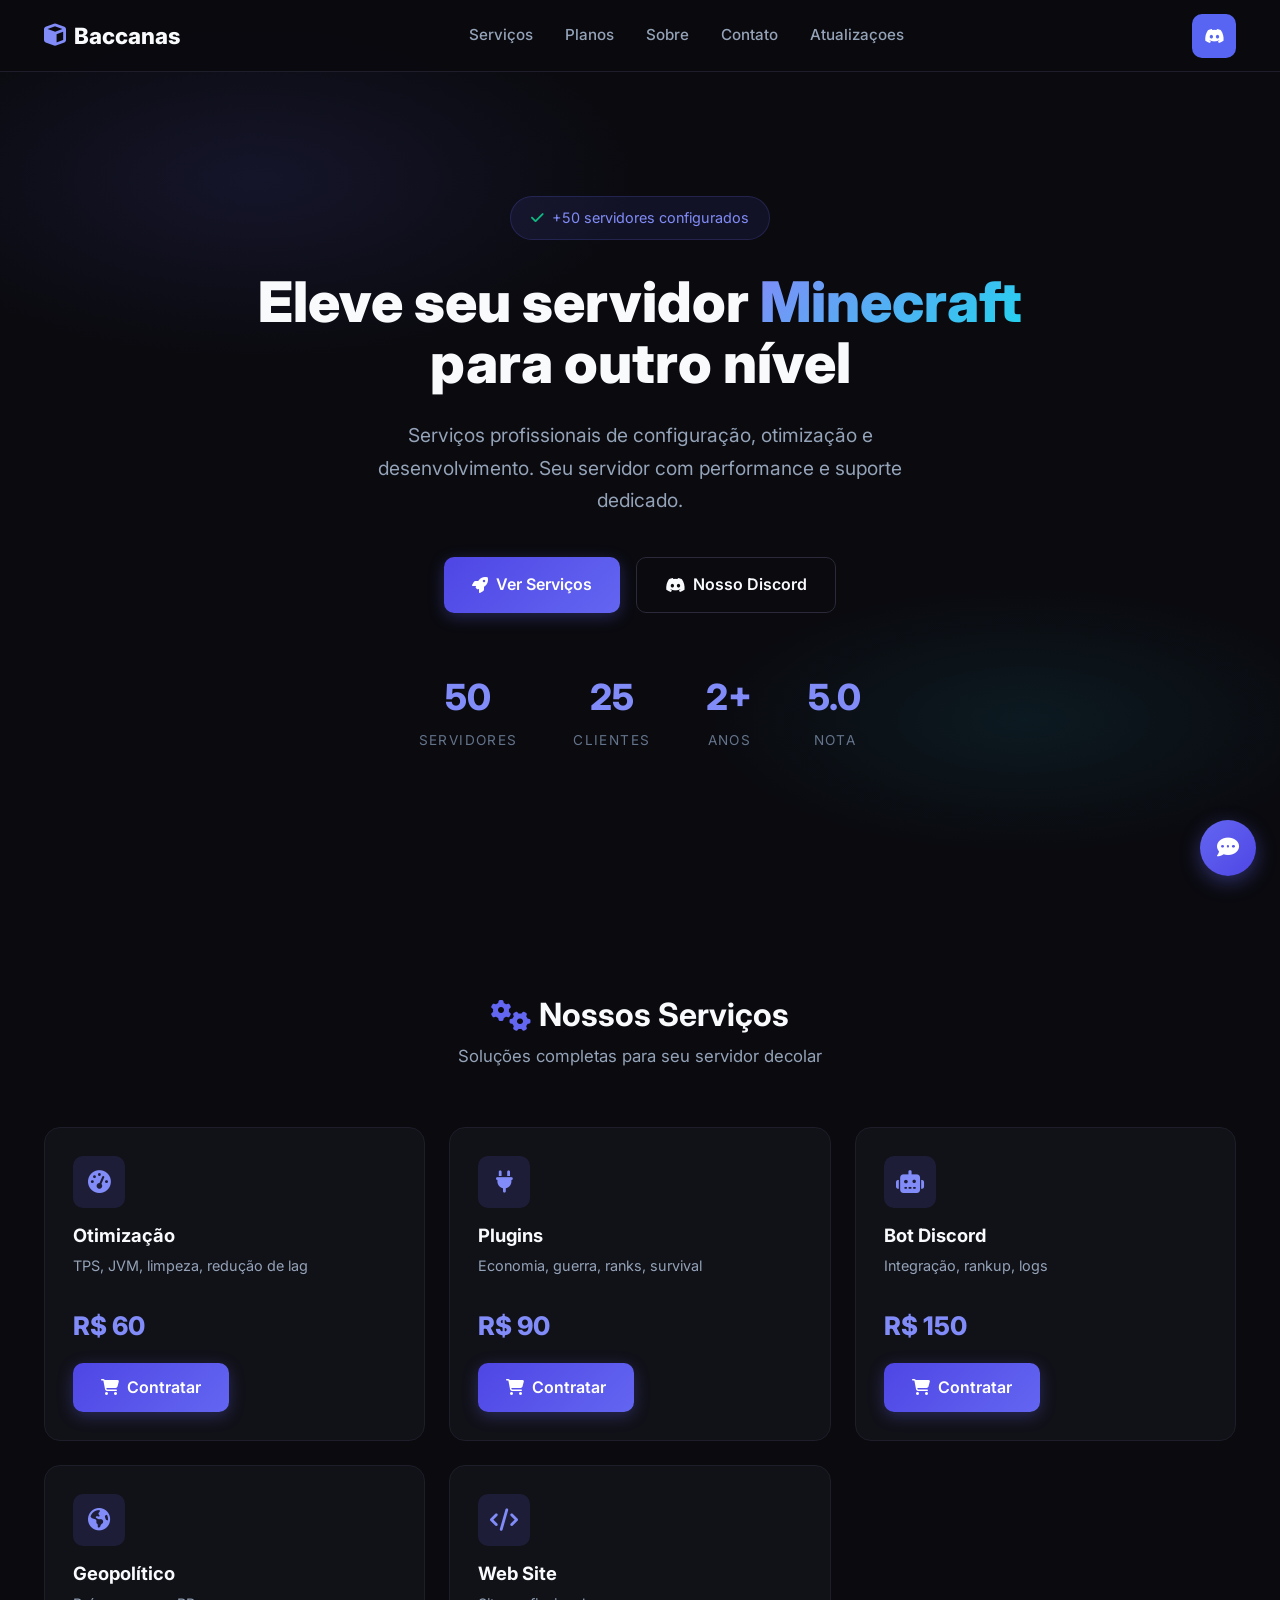
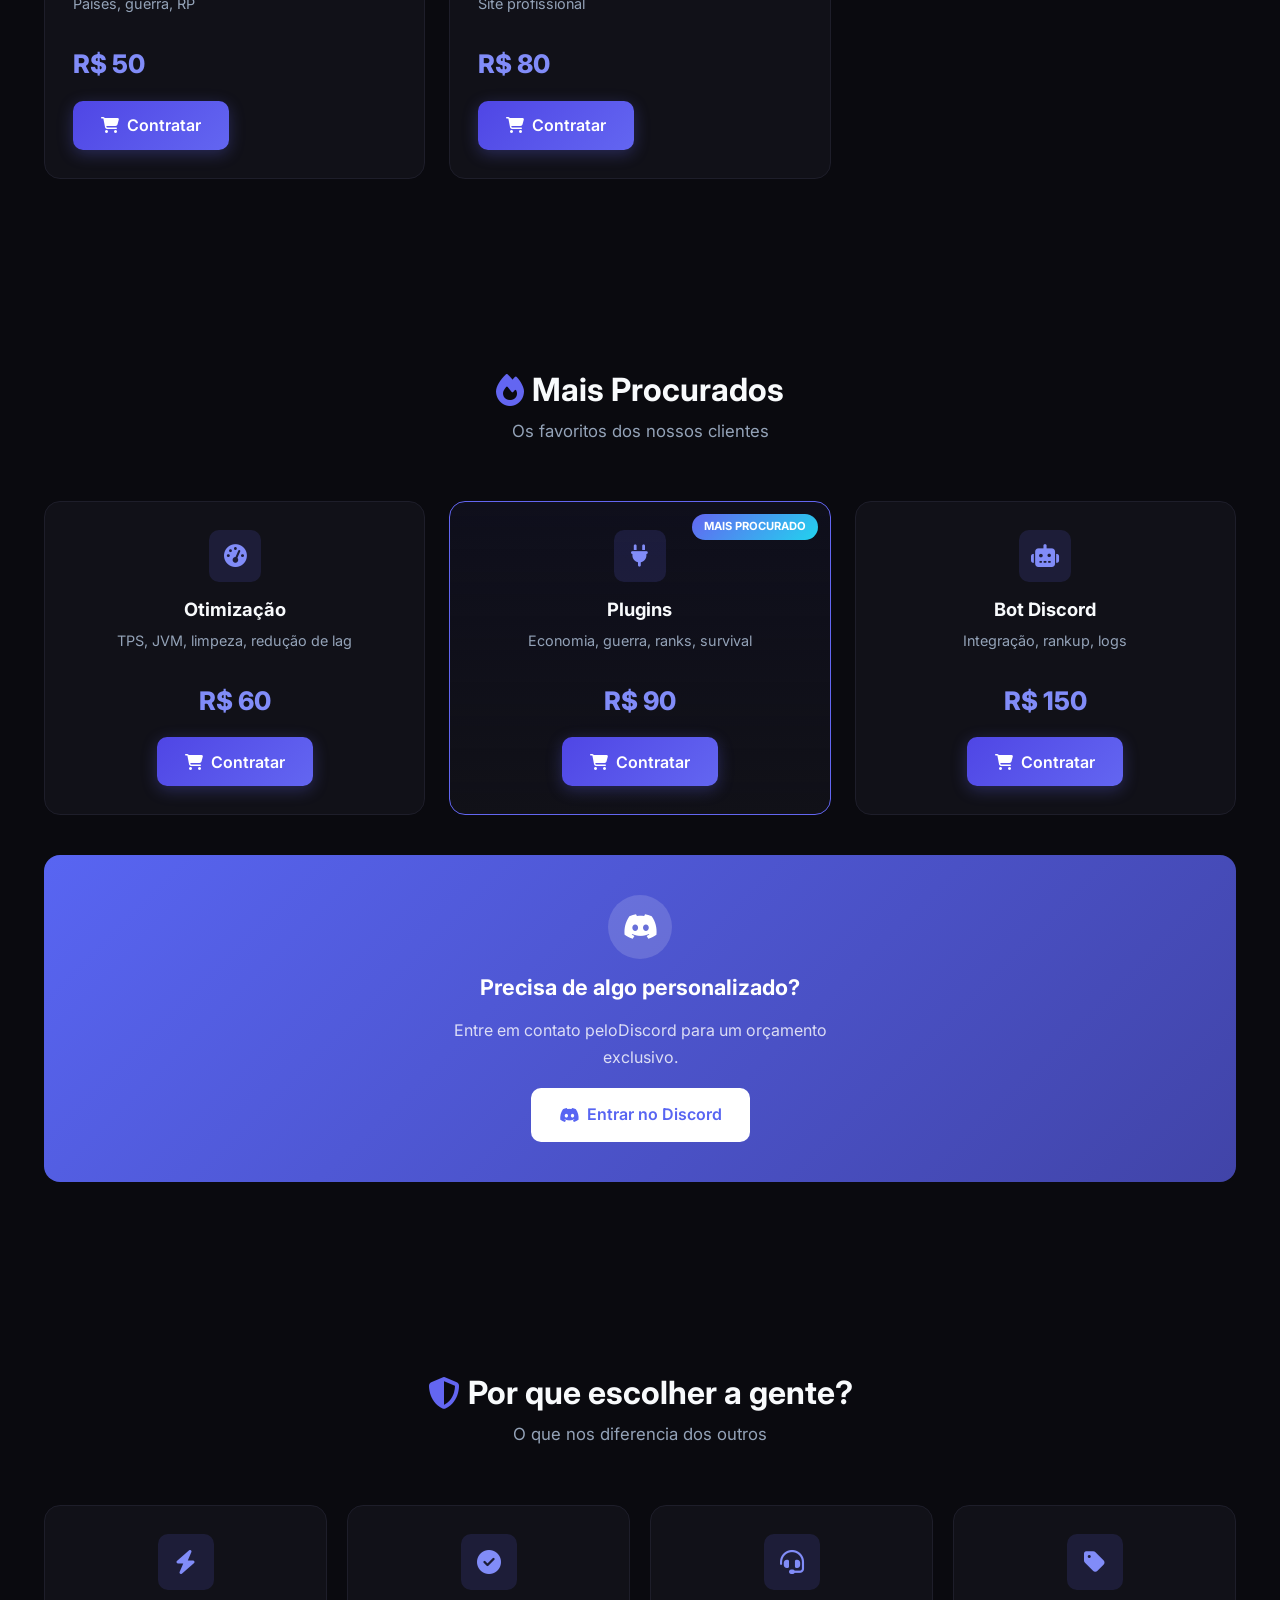
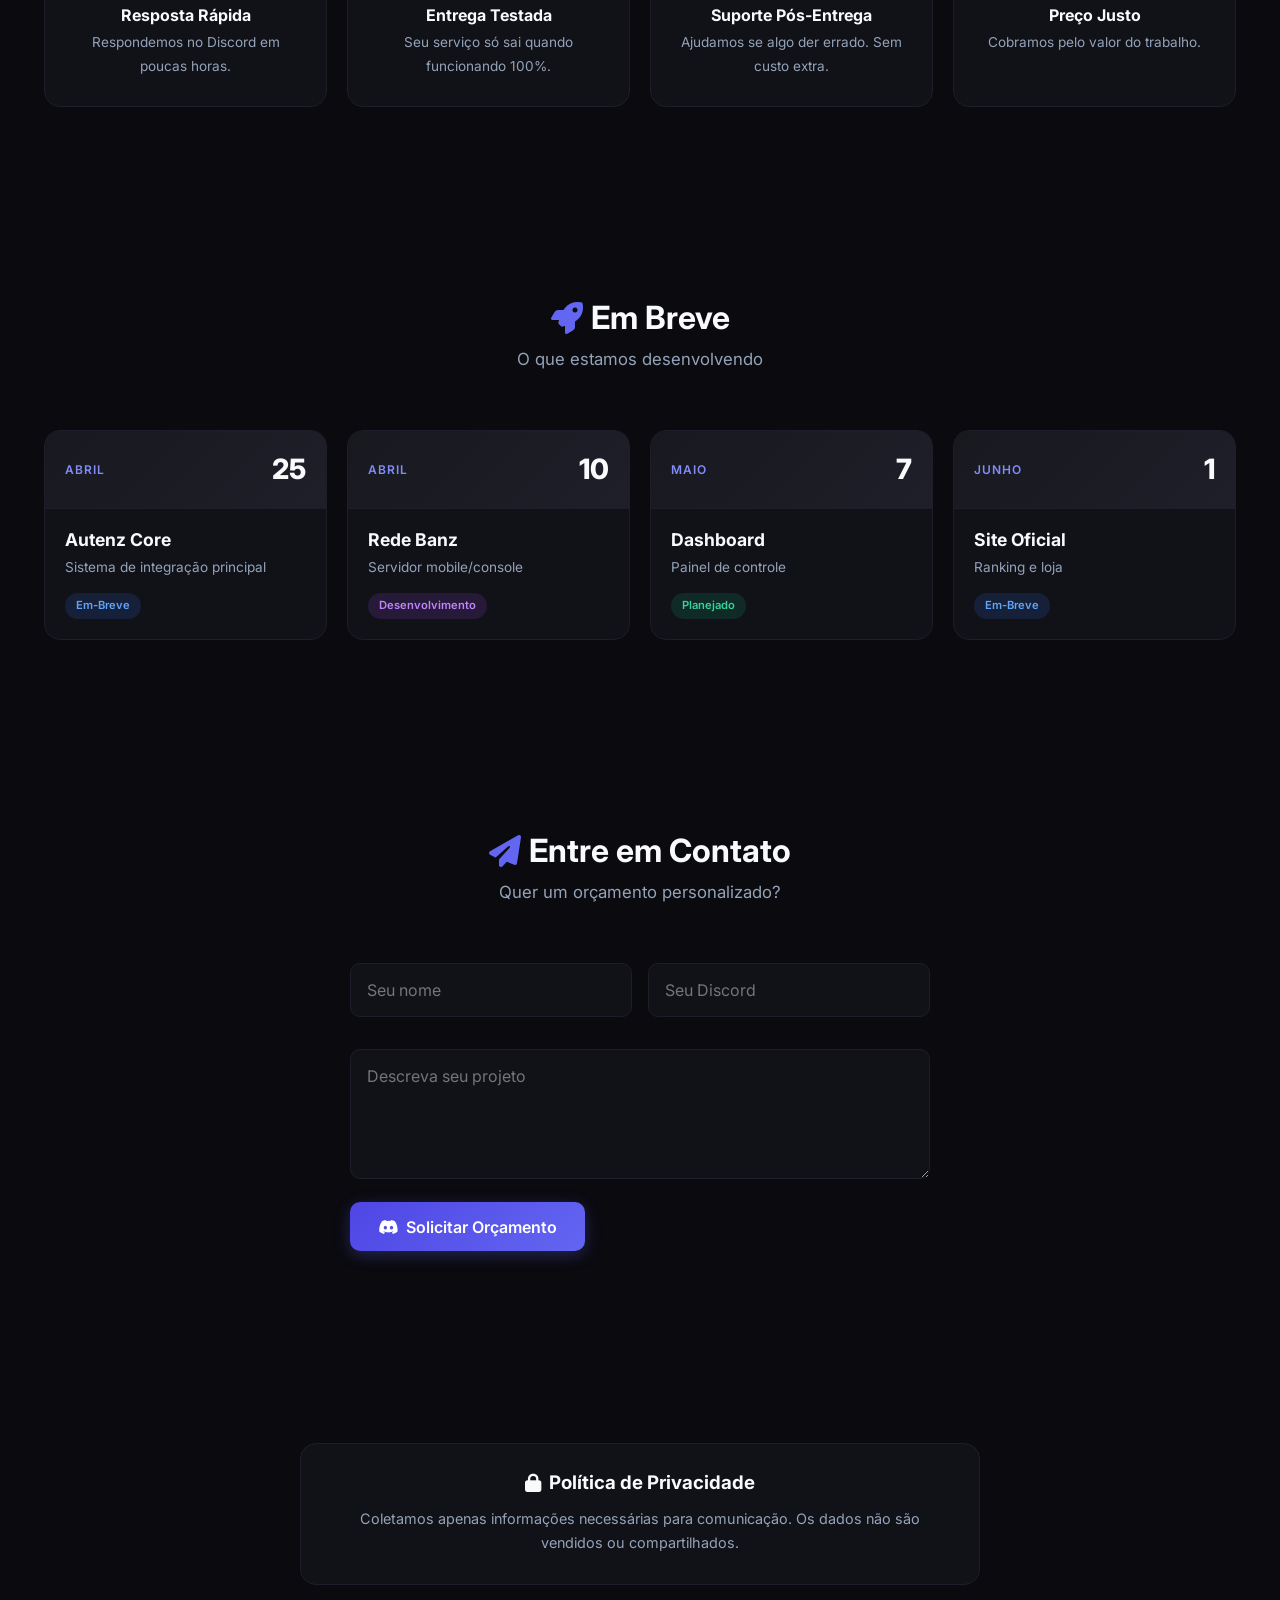
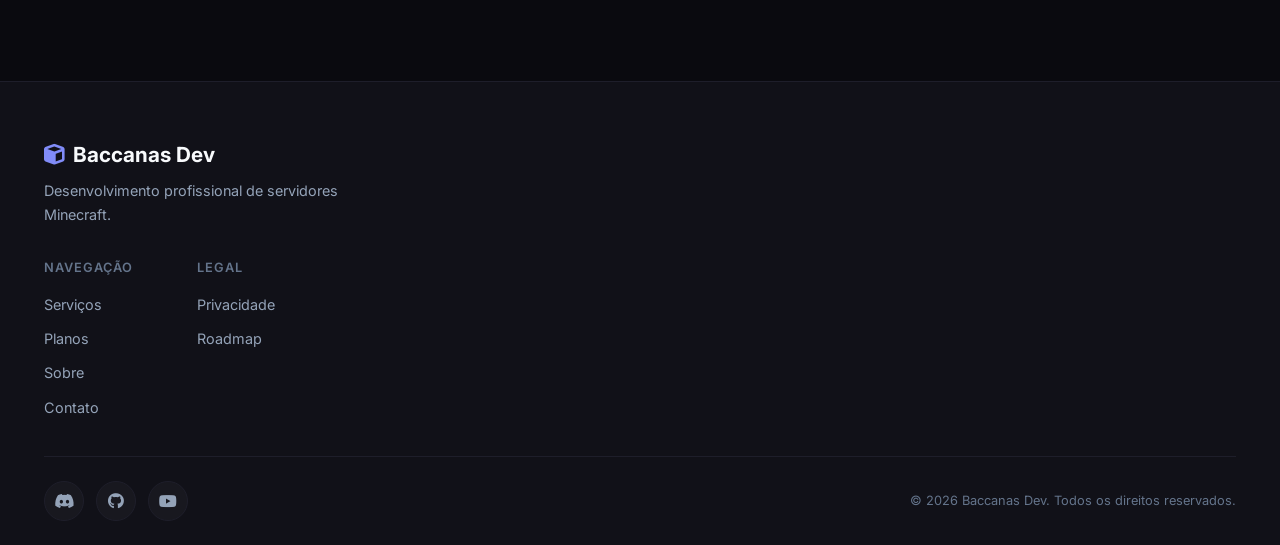
==== index.html @ 961af3fe "Site completo com config centralizado" ====
<!DOCTYPE html>
<html lang="pt-BR">
<head>
  <meta charset="UTF-8">
  <meta name="viewport" content="width=device-width, initial-scale=1.0">
  <title>Baccanas Dev | Desenvolvimento Profissional Minecraft</title>
  <meta name="description" content="Configuração, otimização e desenvolvimento profissional para servidores Minecraft.">
  <link rel="icon" type="image/svg+xml" href="assets/favicon.png">
  <link rel="stylesheet" href="style.css">
  <link href="https://fonts.googleapis.com/css2?family=Inter:wght@400;500;600;700;800;850&display=swap" rel="stylesheet">
  <link rel="stylesheet" href="https://cdnjs.cloudflare.com/ajax/libs/font-awesome/6.5.1/css/all.min.css">
</head>
<body>
  <!-- HEADER -->
  <header>
    <div class="container header-container">
      <a href="#" class="logo">
        <i class="fas fa-cube"></i>
        <span>Baccanas</span>
      </a>
      
      <nav class="nav-menu">
        <a href="#servicos">Serviços</a>
        <a href="#planos">Planos</a>
        <a href="#sobre">Sobre</a>
        <a href="#contato">Contato</a>
        <a href="#roadmap">Atualizaçoes</a>
      </nav>
      
      <div class="header-actions">
        <a href="https://discord.gg/x3sUtFxTdd" class="btn-icon discord" target="_blank" title="Discord">
          <i class="fab fa-discord"></i>
        </a>
        <button class="menu-toggle" id="menuToggle">
          <i class="fas fa-bars"></i>
        </button>
      </div>
    </div>
  </header>

  <!-- HERO -->
  <section class="hero">
    <div class="hero-bg"></div>
    <div class="hero-container">
      <div class="hero-badge">
        <span><i class="fas fa-check"></i></span>
        <span>+50 servidores configurados</span>
      </div>
      <h1>Eleve seu servidor <span class="highlight">Minecraft</span> para outro nível</h1>
      <p>Serviços profissionais de configuração, otimização e desenvolvimento. Seu servidor com performance e suporte dedicado.</p>
      <div class="hero-btns">
        <a href="#servicos" class="btn btn-primary">
          <i class="fas fa-rocket"></i> Ver Serviços
        </a>
        <a href="https://discord.gg/x3sUtFxTdd" class="btn btn-outline" target="_blank">
          <i class="fab fa-discord"></i> Nosso Discord
        </a>
      </div>
      <div class="hero-stats">
        <div class="stat">
          <span class="stat-num" id="statServers">0</span>
          <span class="stat-label">Servidores</span>
        </div>
        <div class="stat">
          <span class="stat-num" id="statClients">0</span>
          <span class="stat-label">Clientes</span>
        </div>
        <div class="stat">
          <span class="stat-num">2+</span>
          <span class="stat-label">Anos</span>
        </div>
        <div class="stat">
          <span class="stat-num">5.0</span>
          <span class="stat-label">Nota</span>
        </div>
      </div>
    </div>
  </section>

  <!-- SERVIÇOS -->
  <section id="servicos">
    <div class="container">
      <div class="section-title">
        <h2><i class="fas fa-cogs"></i> Nossos Serviços</h2>
        <p>Soluções completas para seu servidor decolar</p>
      </div>
      <div class="services-grid" id="servicesGrid"></div>
    </div>
  </section>

  <!-- PLANOS -->
  <section id="planos">
    <div class="container">
      <div class="section-title">
        <h2><i class="fas fa-fire"></i> Mais Procurados</h2>
        <p>Os favoritos dos nossos clientes</p>
      </div>
      <div class="plans-grid" id="plansGrid"></div>
      <div class="discord-box">
        <div class="discord-box-icon">
          <i class="fab fa-discord"></i>
        </div>
        <h3>Precisa de algo personalizado?</h3>
        <p>Entre em contato peloDiscord para um orçamento exclusivo.</p>
        <a href="https://discord.gg/x3sUtFxTdd" class="btn-discord-full" target="_blank">
          <i class="fab fa-discord"></i> Entrar no Discord
        </a>
      </div>
    </div>
  </section>

  <!-- SOBRE -->
  <section id="sobre">
    <div class="container">
      <div class="section-title">
        <h2><i class="fas fa-shield-alt"></i> Por que escolher a gente?</h2>
        <p>O que nos diferencia dos outros</p>
      </div>
      <div class="features-grid">
        <div class="feature-card" data-delay="0">
          <div class="feature-icon"><i class="fas fa-bolt"></i></div>
          <h3>Resposta Rápida</h3>
          <p>Respondemos no Discord em poucas horas.</p>
        </div>
        <div class="feature-card" data-delay="1">
          <div class="feature-icon"><i class="fas fa-check-circle"></i></div>
          <h3>Entrega Testada</h3>
          <p>Seu serviço só sai quando funcionando 100%.</p>
        </div>
        <div class="feature-card" data-delay="2">
          <div class="feature-icon"><i class="fas fa-headset"></i></div>
          <h3>Suporte Pós-Entrega</h3>
          <p>Ajudamos se algo der errado. Sem custo extra.</p>
        </div>
        <div class="feature-card" data-delay="3">
          <div class="feature-icon"><i class="fas fa-tag"></i></div>
          <h3>Preço Justo</h3>
          <p>Cobramos pelo valor do trabalho.</p>
        </div>
      </div>
    </div>
  </section>

  <!-- ROADMAP -->
  <section id="roadmap">
    <div class="container">
      <div class="section-title">
        <h2><i class="fas fa-rocket"></i> Em Breve</h2>
        <p>O que estamos desenvolvendo</p>
      </div>
      <div class="roadmap-timeline" id="roadmapContainer"></div>
    </div>
  </section>

  <!-- CONTATO -->
  <section id="contato">
    <div class="container">
      <div class="section-title">
        <h2><i class="fas fa-paper-plane"></i> Entre em Contato</h2>
        <p>Quer um orçamento personalizado?</p>
      </div>
      <form class="contact-form" id="contactForm">
        <div class="form-row">
          <div class="form-group">
            <input type="text" id="name" placeholder="Seu nome" required>
          </div>
          <div class="form-group">
            <input type="text" id="discordId" placeholder="Seu Discord" required>
          </div>
        </div>
        <div class="form-group">
          <textarea id="message" placeholder="Descreva seu projeto" required></textarea>
        </div>
        <button type="submit" class="btn btn-primary">
          <i class="fab fa-discord"></i> Solicitar Orçamento
        </button>
      </form>
    </div>
  </section>

  <!-- PRIVACIDADE -->
  <section id="privacidade">
    <div class="container">
      <div class="privacy-box">
        <h3><i class="fas fa-lock"></i> Política de Privacidade</h3>
        <p>Coletamos apenas informações necessárias para comunicação. Os dados não são vendidos ou compartilhados.</p>
      </div>
    </div>
  </section>

  <!-- FOOTER -->
  <footer>
    <div class="container footer-container">
      <div class="footer-brand">
        <div class="footer-logo">
          <i class="fas fa-cube"></i>
          <span>Baccanas Dev</span>
        </div>
        <p>Desenvolvimento profissional de servidores Minecraft.</p>
      </div>
      <div class="footer-links">
        <div class="footer-col">
          <h4>Navegação</h4>
          <a href="#servicos">Serviços</a>
          <a href="#planos">Planos</a>
          <a href="#sobre">Sobre</a>
          <a href="#contato">Contato</a>
        </div>
        <div class="footer-col">
          <h4>Legal</h4>
          <a href="#privacidade">Privacidade</a>
          <a href="#roadmap">Roadmap</a>
        </div>
      </div>
      <div class="footer-bottom">
        <div class="footer-social">
          <a href="https://discord.gg/x3sUtFxTdd" target="_blank"><i class="fab fa-discord"></i></a>
          <a href="https://github.com/baccanadev" target="_blank"><i class="fab fa-github"></i></a>
          <a href="https://youtube.com/@baccanasdev" target="_blank"><i class="fab fa-youtube"></i></a>
        </div>
        <p class="footer-copy">© 2026 Baccanas Dev. Todos os direitos reservados.</p>
      </div>
    </div>
  </footer>

  <!-- WIDGET -->
  <div class="floating-widget">
    <button class="widget-btn" id="widgetToggle">
      <i class="fas fa-comment-dots"></i>
    </button>
    <div class="widget-panel" id="widgetPanel">
      <div class="widget-header">
        <span><i class="fas fa-circle"></i> Online</span>
        <button class="widget-close"><i class="fas fa-times"></i></button>
      </div>
      <div class="widget-messages">
        <div class="widget-msg">
          <i class="fab fa-discord"></i>
          <p>Olá! Como posso ajudar?</p>
        </div>
      </div>
      <div class="widget-quick">
        <button onclick="quickReply('orcamento')">💰 Orçamento</button>
        <button onclick="quickReply('duvida')">❓ Dúvida</button>
        <button onclick="quickReply('urgente')">🔥 Urgente</button>
      </div>
    </div>
  </div>

  <script src="config.js"></script>
  <script src="script.js"></script>
</body>
</html>
---- style.css ----
/* BACCANAS DEV */

:root {
  --primary: #6366f1;
  --primary-dark: #4f46e5;
  --primary-light: #818cf8;
  --accent-cyan: #22d3ee;
  --accent-emerald: #10b981;
  --bg: #0a0a0f;
  --surface: #111118;
  --surface-light: #18181f;
  --surface-elevated: #1f1f2a;
  --border-subtle: #1e1e2a;
  --border: #2a2a3a;
  --text: #f8fafc;
  --text-secondary: #94a3b8;
  --text-muted: #64748b;
  --success: #10b981;
  --error: #ef4444;
  --radius: 16px;
  --radius-sm: 10px;
  --shadow-glow: 0 0 40px rgba(99, 102, 241, 0.15);
  --shadow-card: 0 4px 24px rgba(0, 0, 0, 0.4);
  --transition: all 0.25s cubic-bezier(0.4, 0, 0.2, 1);
  --transition-bounce: all 0.4s cubic-bezier(0.34, 1.56, 0.64, 1);
}

*, *::before, *::after { margin: 0; padding: 0; box-sizing: border-box; }
html { scroll-behavior: smooth; scroll-padding-top: 80px; }

body {
  font-family: 'Inter', -apple-system, BlinkMacSystemFont, sans-serif;
  background: var(--bg);
  color: var(--text);
  line-height: 1.6;
  font-size: 16px;
  -webkit-font-smoothing: antialiased;
}

a { color: inherit; text-decoration: none; transition: var(--transition); }
button { font-family: inherit; cursor: pointer; border: none; background: none; }
input, textarea { font-family: inherit; background: none; border: none; outline: none; }

.container { width: 100%; max-width: 1240px; margin: 0 auto; padding: 0 1.5rem; }
h1, h2, h3, h4 { font-weight: 700; line-height: 1.2; }
h1 { font-size: 3rem; }
h2 { font-size: 2rem; }
p { color: var(--text-secondary); line-height: 1.7; }

/* HEADER */
header {
  position: fixed;
  top: 0;
  left: 0;
  right: 0;
  height: 72px;
  background: rgba(10, 10, 15, 0.85);
  backdrop-filter: blur(20px);
  border-bottom: 1px solid var(--border-subtle);
  z-index: 1000;
  transition: var(--transition);
}

header.scrolled { height: 64px; background: rgba(10, 10, 15, 0.95); box-shadow: 0 4px 20px rgba(0,0,0,0.3); }

.header-container { display: flex; align-items: center; justify-content: space-between; height: 100%; }

.logo { display: flex; align-items: center; gap: 0.5rem; font-size: 1.4rem; font-weight: 800; }
.logo i { color: var(--primary-light); }

.nav-menu { display: flex; align-items: center; gap: 2rem; }
.nav-menu a { color: var(--text-secondary); font-size: 0.95rem; font-weight: 500; position: relative; }
.nav-menu a::after {
  content: ''; position: absolute; bottom: -4px; left: 0; width: 0; height: 2px;
  background: var(--primary); transition: var(--transition-bounce);
}
.nav-menu a:hover { color: var(--text); }
.nav-menu a:hover::after { width: 100%; }

.header-actions { display: flex; align-items: center; gap: 1rem; }

.btn-icon {
  width: 44px; height: 44px; display: flex; align-items: center; justify-content: center;
  border-radius: var(--radius-sm); transition: var(--transition-bounce);
}
.btn-icon.discord { background: #5865f2; color: white; }
.btn-icon.discord:hover { background: #4752c4; transform: translateY(-3px); }

.menu-toggle { display: none; }

/* BOTÕES */
.btn {
  display: inline-flex; align-items: center; justify-content: center; gap: 0.5rem;
  padding: 0.9rem 1.75rem; border-radius: var(--radius-sm); font-weight: 600;
  font-size: 1rem; transition: var(--transition-bounce);
}

.btn-primary { background: linear-gradient(135deg, var(--primary-dark), var(--primary)); color: white; box-shadow: 0 4px 16px rgba(99, 102, 241, 0.3); }
.btn-primary:hover { transform: translateY(-2px); box-shadow: 0 6px 20px rgba(99, 102, 241, 0.4); }

.btn-outline { background: transparent; color: var(--text); border: 1px solid var(--border); }
.btn-outline:hover { border-color: var(--primary-light); color: var(--primary-light); }

/* HERO */
.hero {
  min-height: 100vh; display: flex; align-items: center; justify-content: center;
  padding: 8rem 0 5rem; position: relative; overflow: hidden;
}

.hero-bg {
  position: absolute; inset: 0;
  background: 
    radial-gradient(ellipse 60% 40% at 20% 20%, rgba(99, 102, 241, 0.12) 0%, transparent 50%),
    radial-gradient(ellipse 50% 30% at 80% 80%, rgba(34, 211, 238, 0.08) 0%, transparent 50%);
  animation: heroGlow 8s ease-in-out infinite;
}
@keyframes heroGlow { 0%, 100% { opacity: 1; } 50% { opacity: 0.8; } }

.hero-container { position: relative; z-index: 1; text-align: center; max-width: 800px; }

.hero-badge {
  display: inline-flex; align-items: center; gap: 0.5rem;
  background: rgba(99, 102, 241, 0.1); border: 1px solid rgba(99, 102, 241, 0.2);
  padding: 0.6rem 1.25rem; border-radius: 999px; font-size: 0.9rem;
  color: var(--primary-light); margin-bottom: 2rem;
}
.hero-badge i { color: var(--accent-emerald); }

.hero h1 { font-size: 3.5rem; font-weight: 850; margin-bottom: 1.5rem; line-height: 1.1; }
.hero h1 .highlight {
  background: linear-gradient(135deg, var(--primary-light), var(--accent-cyan));
  -webkit-background-clip: text; -webkit-text-fill-color: transparent;
}

.hero p { font-size: 1.2rem; max-width: 550px; margin: 0 auto 2.5rem; }
.hero-btns { display: flex; gap: 1rem; justify-content: center; flex-wrap: wrap; margin-bottom: 3.5rem; }
.hero-stats { display: flex; gap: 3.5rem; justify-content: center; }

.stat { text-align: center; }
.stat-num { display: block; font-size: 2.25rem; font-weight: 800; color: var(--primary-light); }
.stat-label { font-size: 0.85rem; color: var(--text-muted); text-transform: uppercase; letter-spacing: 0.1em; }

/* SEÇÕES */
section { padding: 6rem 0; }
.section-title { text-align: center; margin-bottom: 3.5rem; }
.section-title h2 { display: flex; align-items: center; justify-content: center; gap: 0.5rem; margin-bottom: 0.5rem; }
.section-title h2 i { color: var(--primary); }
.section-title p { font-size: 1.05rem; }

/* CARDS */
.services-grid, .plans-grid { display: grid; grid-template-columns: repeat(auto-fill, minmax(290px, 1fr)); gap: 1.5rem; }

.service-card, .plan-card {
  background: var(--surface); border: 1px solid var(--border-subtle); border-radius: var(--radius);
  padding: 1.75rem; transition: var(--transition-bounce); opacity: 0; transform: translateY(20px);
}
.service-card.animate-in, .plan-card.animate-in { animation: fadeInUp 0.5s ease forwards; }
@keyframes fadeInUp { to { opacity: 1; transform: translateY(0); } }

.service-card:hover, .plan-card:hover { border-color: var(--primary); transform: translateY(-5px); box-shadow: var(--shadow-glow); }
.service-card::after, .plan-card::after {
  content: ''; position: absolute; top: 0; left: 0; right: 0; height: 2px;
  background: linear-gradient(90deg, var(--primary), var(--accent-cyan));
  transform: scaleX(0); transition: transform 0.3s ease;
}
.service-card:hover::after, .plan-card:hover::after { transform: scaleX(1); }

.service-icon {
  width: 52px; height: 52px; margin-bottom: 1rem;
  background: rgba(99, 102, 241, 0.15); border-radius: var(--radius-sm);
  display: flex; align-items: center; justify-content: center;
  transition: var(--transition-bounce);
}
.service-card:hover .service-icon, .plan-card:hover .service-icon {
  transform: scale(1.1) rotate(5deg);
  background: rgba(99, 102, 241, 0.25);
  box-shadow: 0 0 20px rgba(99, 102, 241, 0.3);
}
.service-icon i { font-size: 1.4rem; color: var(--primary-light); }
.service-card:hover .service-icon i, .plan-card:hover .service-icon i { color: var(--accent-cyan); }

.service-card h3, .plan-card h3 { font-size: 1.15rem; margin-bottom: 0.5rem; }
.service-card p, .plan-card p { font-size: 0.9rem; margin-bottom: 1rem; min-height: 2.5em; }
.service-price, .plan-price { font-size: 1.6rem; font-weight: 800; color: var(--primary-light); margin-bottom: 1rem; display: block; }

.plan-card { text-align: center; }
.plan-card.featured { border-color: var(--primary); background: linear-gradient(180deg, rgba(99, 102, 241, 0.06) 0%, var(--surface) 100%); }
.plan-badge {
  position: absolute; top: 0.75rem; right: 0.75rem;
  background: linear-gradient(135deg, var(--primary), var(--accent-cyan));
  color: white; padding: 0.25rem 0.75rem; border-radius: 999px;
  font-size: 0.7rem; font-weight: 700; text-transform: uppercase;
}

/* DISCORD BOX */
.discord-box {
  background: linear-gradient(135deg, #5865f2 0%, #4144a8 100%);
  border-radius: var(--radius); padding: 2.5rem; text-align: center; margin-top: 2.5rem;
  display: flex; flex-direction: column; align-items: center; gap: 1rem;
}
.discord-box-icon { width: 64px; height: 64px; background: rgba(255,255,255,0.15); border-radius: 50%; display: flex; align-items: center; justify-content: center; font-size: 1.75rem; color: white; }
.discord-box h3 { font-size: 1.35rem; color: white; }
.discord-box p { color: rgba(255,255,255,0.8); max-width: 380px; }

.btn-discord-full {
  display: inline-flex; align-items: center; gap: 0.5rem; padding: 0.9rem 1.75rem;
  border-radius: var(--radius-sm); font-weight: 600; background: white; color: #5865f2;
  transition: var(--transition-bounce);
}
.btn-discord-full:hover { transform: translateY(-2px); }

/* FEATURES */
.features-grid { display: grid; grid-template-columns: repeat(4, 1fr); gap: 1.25rem; }

.feature-card {
  background: var(--surface); border: 1px solid var(--border-subtle); border-radius: var(--radius);
  padding: 1.75rem; text-align: center; transition: var(--transition-bounce);
  opacity: 0; transform: translateY(20px);
}
.feature-card.animate-in { animation: fadeInUp 0.5s ease forwards; }
.feature-card:nth-child(1).animate-in { animation-delay: 0.1s; }
.feature-card:nth-child(2).animate-in { animation-delay: 0.2s; }
.feature-card:nth-child(3).animate-in { animation-delay: 0.3s; }
.feature-card:nth-child(4).animate-in { animation-delay: 0.4s; }

.feature-card:hover { border-color: var(--primary); transform: translateY(-4px); }

.feature-icon {
  width: 56px; height: 56px; margin: 0 auto 1rem;
  background: rgba(99, 102, 241, 0.15); border-radius: var(--radius-sm);
  display: flex; align-items: center; justify-content: center;
  transition: var(--transition-bounce);
}
.feature-card:hover .feature-icon { transform: translateY(-5px) scale(1.1); box-shadow: 0 10px 30px rgba(99, 102, 241, 0.3); }
.feature-icon i { font-size: 1.5rem; color: var(--primary-light); transition: var(--transition); }
.feature-card:hover .feature-icon i { color: var(--accent-cyan); animation: iconPulse 0.6s ease; }
@keyframes iconPulse { 0%, 100% { transform: scale(1); } 50% { transform: scale(1.2); } }

.feature-card h3 { font-size: 1rem; margin-bottom: 0.4rem; }
.feature-card p { font-size: 0.85rem; margin: 0; }

/* ROADMAP */
.roadmap-timeline { display: grid; grid-template-columns: repeat(auto-fill, minmax(250px, 1fr)); gap: 1.25rem; }

.roadmap-item {
  background: var(--surface); border: 1px solid var(--border-subtle); border-radius: var(--radius);
  overflow: hidden; transition: var(--transition-bounce); opacity: 0; transform: scale(0.95);
}
.roadmap-item.animate-in { animation: scaleIn 0.5s ease forwards; }
@keyframes scaleIn { to { opacity: 1; transform: scale(1); } }
.roadmap-item:nth-child(1).animate-in { animation-delay: 0.1s; }
.roadmap-item:nth-child(2).animate-in { animation-delay: 0.2s; }
.roadmap-item:nth-child(3).animate-in { animation-delay: 0.3s; }
.roadmap-item:nth-child(4).animate-in { animation-delay: 0.4s; }

.roadmap-item:hover { border-color: var(--primary); transform: translateY(-3px); }

.roadmap-header {
  background: linear-gradient(135deg, var(--surface-light), var(--surface-elevated));
  padding: 1rem 1.25rem; border-bottom: 1px solid var(--border-subtle);
  display: flex; justify-content: space-between; align-items: center;
}
.roadmap-month { font-size: 0.75rem; font-weight: 600; text-transform: uppercase; letter-spacing: 0.08em; color: var(--primary-light); }
.roadmap-day { font-size: 1.75rem; font-weight: 800; }
.roadmap-body { padding: 1.25rem; }
.roadmap-body h3 { font-size: 1.1rem; margin-bottom: 0.4rem; }
.roadmap-body p { font-size: 0.85rem; margin-bottom: 0.75rem; }
.roadmap-status {
  display: inline-block; padding: 0.25rem 0.7rem; border-radius: 999px;
  font-size: 0.7rem; font-weight: 600; text-transform: capitalize;
}
.status-em-breve { background: rgba(59, 130,246,0.15); color: #60a5fa; }
.status-desenvolvimento { background: rgba(168,85,247,0.15); color: #c084fc; }
.status-planejado { background: rgba(16,185,129,0.15); color: #34d399; }

/* CONTATO */
.contact-form { max-width: 580px; margin: 0 auto; }
.form-row { display: grid; grid-template-columns: 1fr 1fr; gap: 1rem; margin-bottom: 1rem; }
.form-group { margin-bottom: 1rem; }

.contact-form input, .contact-form textarea {
  width: 100%; padding: 1rem; background: var(--surface); border: 1px solid var(--border-subtle);
  border-radius: var(--radius-sm); color: var(--text); font-size: 1rem; transition: var(--transition);
}
.contact-form input:focus, .contact-form textarea:focus { border-color: var(--primary); box-shadow: 0 0 0 3px rgba(99, 102, 241, 0.15); }
.contact-form textarea { min-height: 130px; resize: vertical; }

/* PRIVACIDADE */
.privacy-box { max-width: 680px; margin: 0 auto; background: var(--surface); border: 1px solid var(--border-subtle); border-radius: var(--radius); padding: 1.75rem; text-align: center; }
.privacy-box h3 { display: flex; align-items: center; justify-content: center; gap: 0.5rem; margin-bottom: 0.75rem; }
.privacy-box p { font-size: 0.9rem; line-height: 1.7; }

/* FOOTER */
footer { background: var(--surface); border-top: 1px solid var(--border-subtle); padding: 3.5rem 0 1.5rem; }
.footer-container { display: flex; flex-direction: column; gap: 2rem; }
.footer-brand { max-width: 320px; }
.footer-logo { display: flex; align-items: center; gap: 0.5rem; font-size: 1.3rem; font-weight: 700; margin-bottom: 0.5rem; }
.footer-logo i { color: var(--primary-light); }
.footer-brand p { font-size: 0.9rem; }
.footer-links { display: flex; gap: 4rem; }
.footer-col h4 { font-size: 0.8rem; text-transform: uppercase; letter-spacing: 0.08em; color: var(--text-muted); margin-bottom: 0.75rem; font-weight: 600; }
.footer-col a { display: block; color: var(--text-secondary); font-size: 0.9rem; padding: 0.35rem 0; }
.footer-col a:hover { color: var(--primary-light); }
.footer-bottom { display: flex; align-items: center; justify-content: space-between; flex-wrap: wrap; gap: 1rem; padding-top: 1.5rem; border-top: 1px solid var(--border-subtle); }
.footer-social { display: flex; gap: 0.75rem; }
.footer-social a { width: 40px; height: 40px; background: var(--surface-light); border: 1px solid var(--border-subtle); border-radius: 50%; display: flex; align-items: center; justify-content: center; color: var(--text-secondary); transition: var(--transition-bounce); }
.footer-social a:hover { background: var(--primary); border-color: var(--primary); color: white; transform: translateY(-3px); }
.footer-copy { color: var(--text-muted); font-size: 0.8rem; }

/* WIDGET */
.floating-widget { position: fixed; bottom: 1.5rem; right: 1.5rem; z-index: 9999; }

.widget-btn {
  width: 56px; height: 56px;
  background: linear-gradient(135deg, var(--primary), var(--primary-dark));
  border-radius: 50%; display: flex; align-items: center; justify-content: center;
  color: white; font-size: 1.35rem; box-shadow: 0 6px 20px rgba(99, 102, 241, 0.4);
  transition: var(--transition-bounce); cursor: pointer;
}
.widget-btn:hover { transform: scale(1.1); }

.widget-panel {
  position: absolute; bottom: 65px; right: 0; width: 300px;
  background: var(--surface); border: 1px solid var(--border); border-radius: var(--radius);
  box-shadow: 0 8px 32px rgba(0,0,0,0.5); display: none; overflow: hidden;
}
.widget-panel.show { display: block; animation: fadeIn 0.3s ease; }
@keyframes fadeIn { from { opacity: 0; transform: translateY(20px); } to { opacity: 1; } }

.widget-header { display: flex; justify-content: space-between; align-items: center; padding: 0.9rem; background: var(--surface-light); border-bottom: 1px solid var(--border-subtle); }
.widget-header span { display: flex; align-items: center; gap: 0.4rem; font-size: 0.85rem; color: var(--accent-emerald); }
.widget-header span i { font-size: 0.5rem; animation: pulse 2s infinite; }
@keyframes pulse { 0%, 100% { opacity: 1; } 50% { opacity: 0.5; } }
.widget-close { color: var(--text-muted); }
.widget-close:hover { color: var(--text); }

.widget-messages { padding: 1rem; }
.widget-msg { display: flex; align-items: flex-start; gap: 0.5rem; }
.widget-msg i { width: 26px; height: 26px; background: #5865f2; border-radius: 50%; display: flex; align-items: center; justify-content: center; color: white; font-size: 0.7rem; flex-shrink: 0; }
.widget-msg p { background: var(--surface-light); padding: 0.7rem; border-radius: var(--radius-sm); font-size: 0.85rem; }

.widget-quick { display: flex; flex-wrap: wrap; gap: 0.5rem; padding: 0.75rem; border-top: 1px solid var(--border-subtle); }
.widget-quick button { padding: 0.45rem 0.7rem; background: var(--surface-light); border: 1px solid var(--border-subtle); border-radius: 999px; font-size: 0.75rem; color: var(--text-secondary); transition: var(--transition); }
.widget-quick button:hover { background: var(--primary); border-color: var(--primary); color: white; }

/* RESPONSIVO */
@media (max-width: 900px) { .features-grid { grid-template-columns: repeat(2, 1fr); } }

@media (max-width: 768px) {
  .nav-menu { display: none; position: absolute; top: 72px; left: 0; right: 0; background: var(--surface); flex-direction: column; padding: 1rem; border-bottom: 1px solid var(--border-subtle); }
  .nav-menu.open { display: flex; }
  .nav-menu a { padding: 0.7rem 0; border-bottom: 1px solid var(--border-subtle); }
  .nav-menu a::after { display: none; }
  .menu-toggle { display: flex; }
  .hero h1 { font-size: 2.5rem; }
  .hero p { font-size: 1rem; }
  .hero-stats { gap: 2rem; }
  .stat-num { font-size: 1.75rem; }
  .features-grid { grid-template-columns: 1fr 1fr; }
  .footer-links { flex-direction: column; gap: 1.5rem; }
  .footer-bottom { flex-direction: column; text-align: center; }
  .form-row { grid-template-columns: 1fr; }
}

@media (max-width: 480px) {
  .hero h1 { font-size: 2rem; }
  .hero-btns { flex-direction: column; width: 100%; }
  .hero-btns .btn { width: 100%; }
  .features-grid { grid-template-columns: 1fr; }
  .services-grid, .plans-grid { grid-template-columns: 1fr; }
}
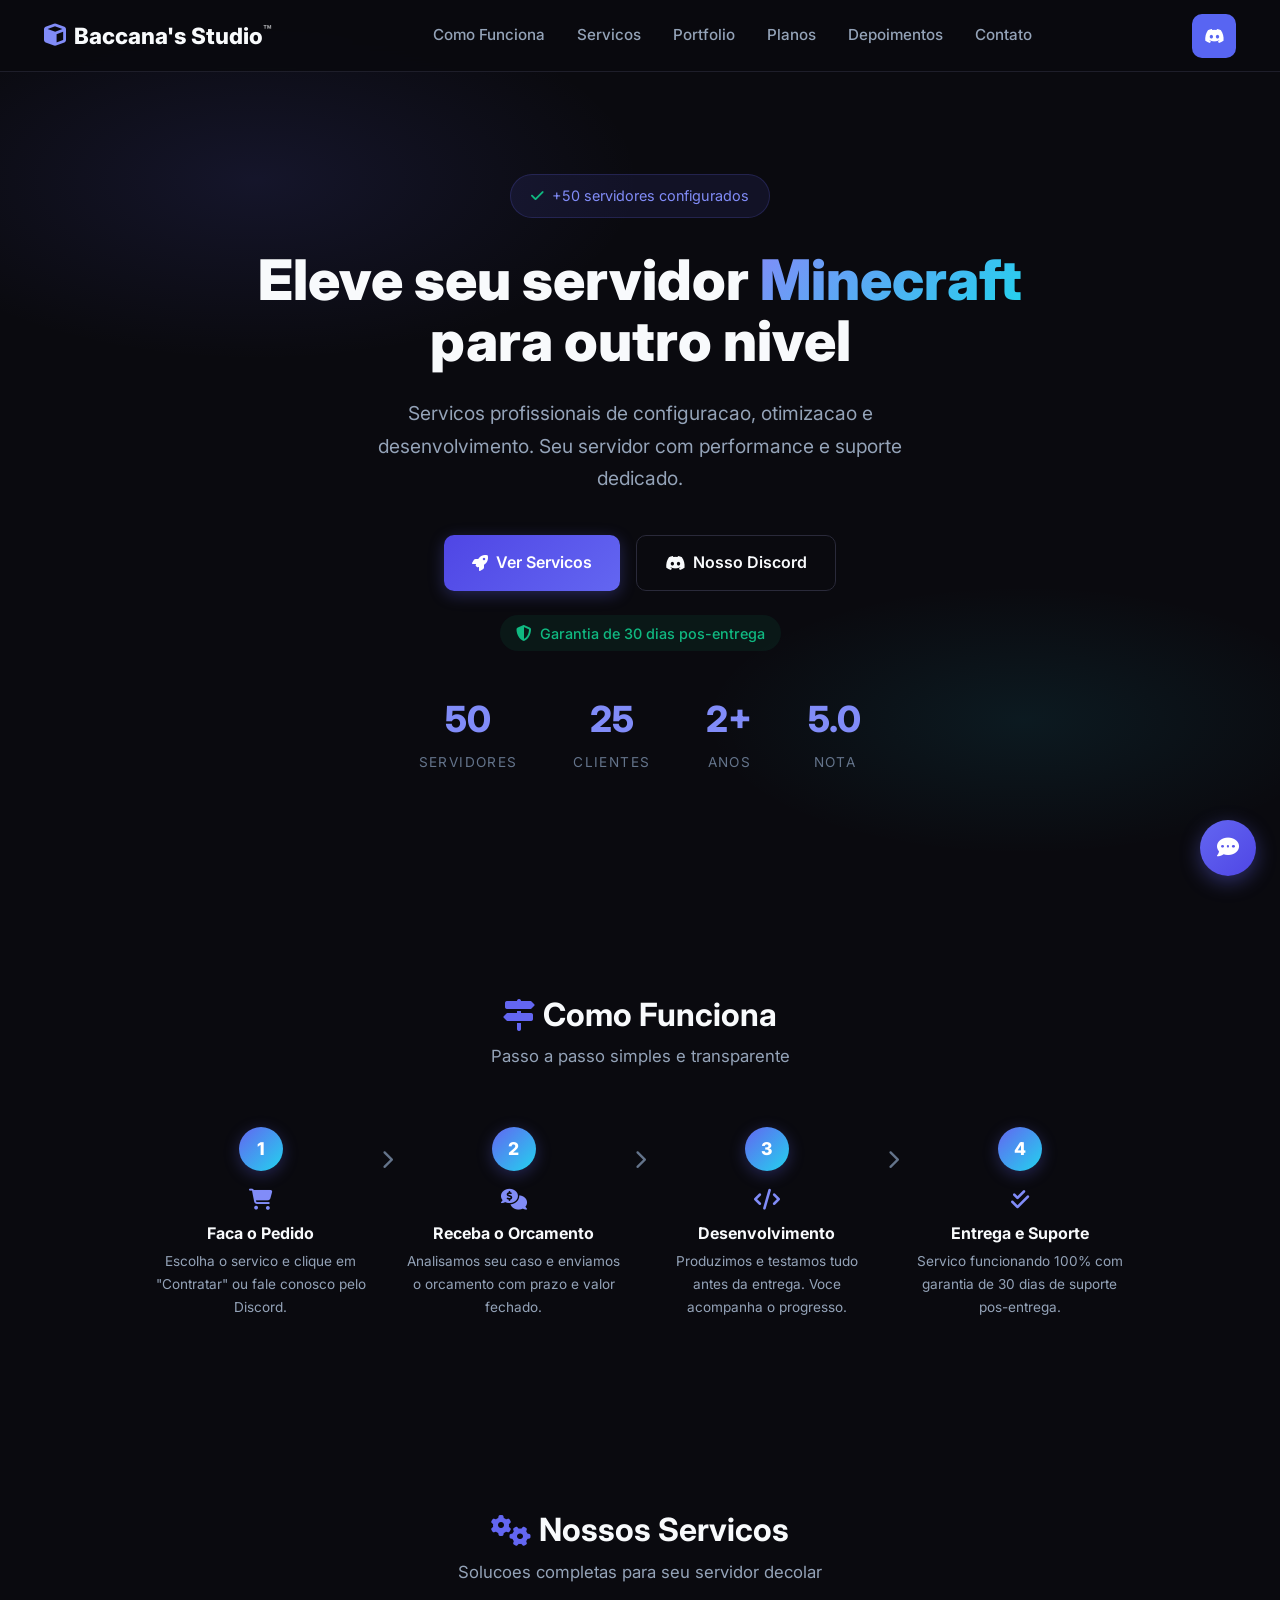
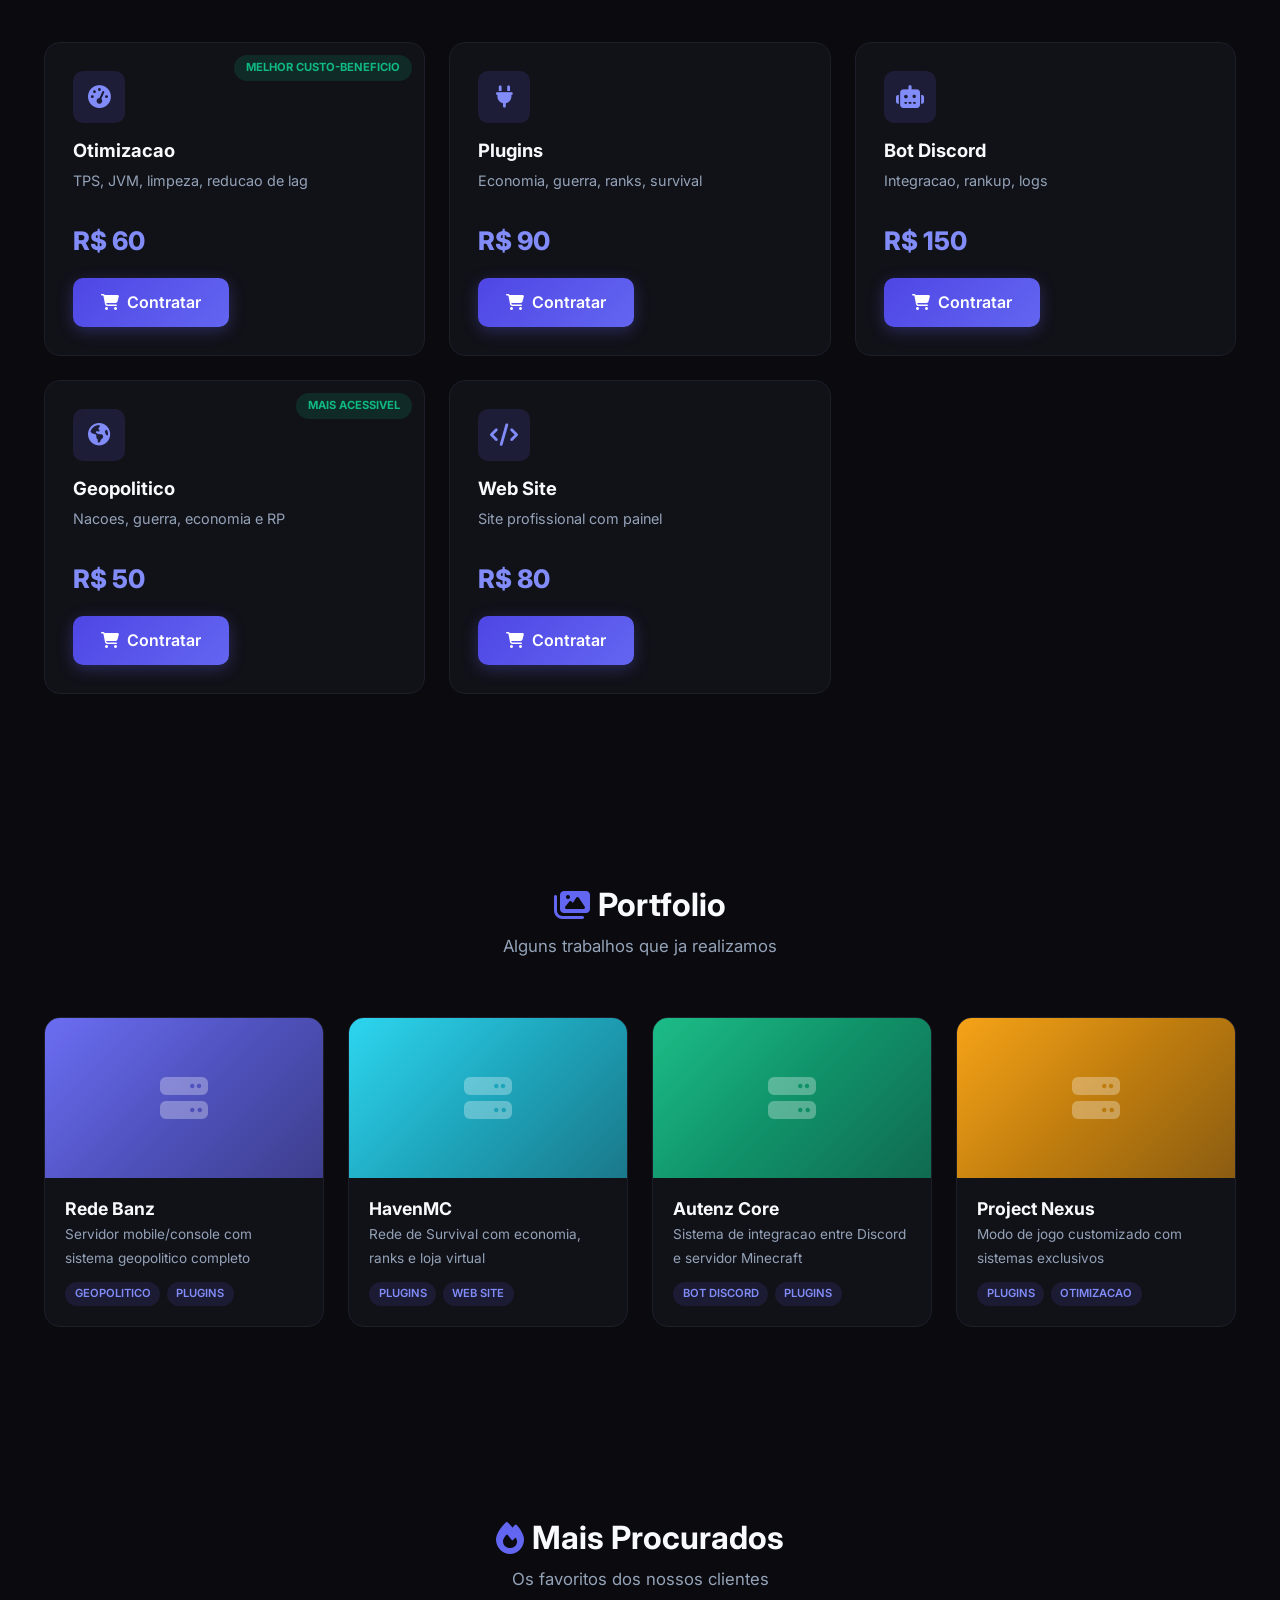
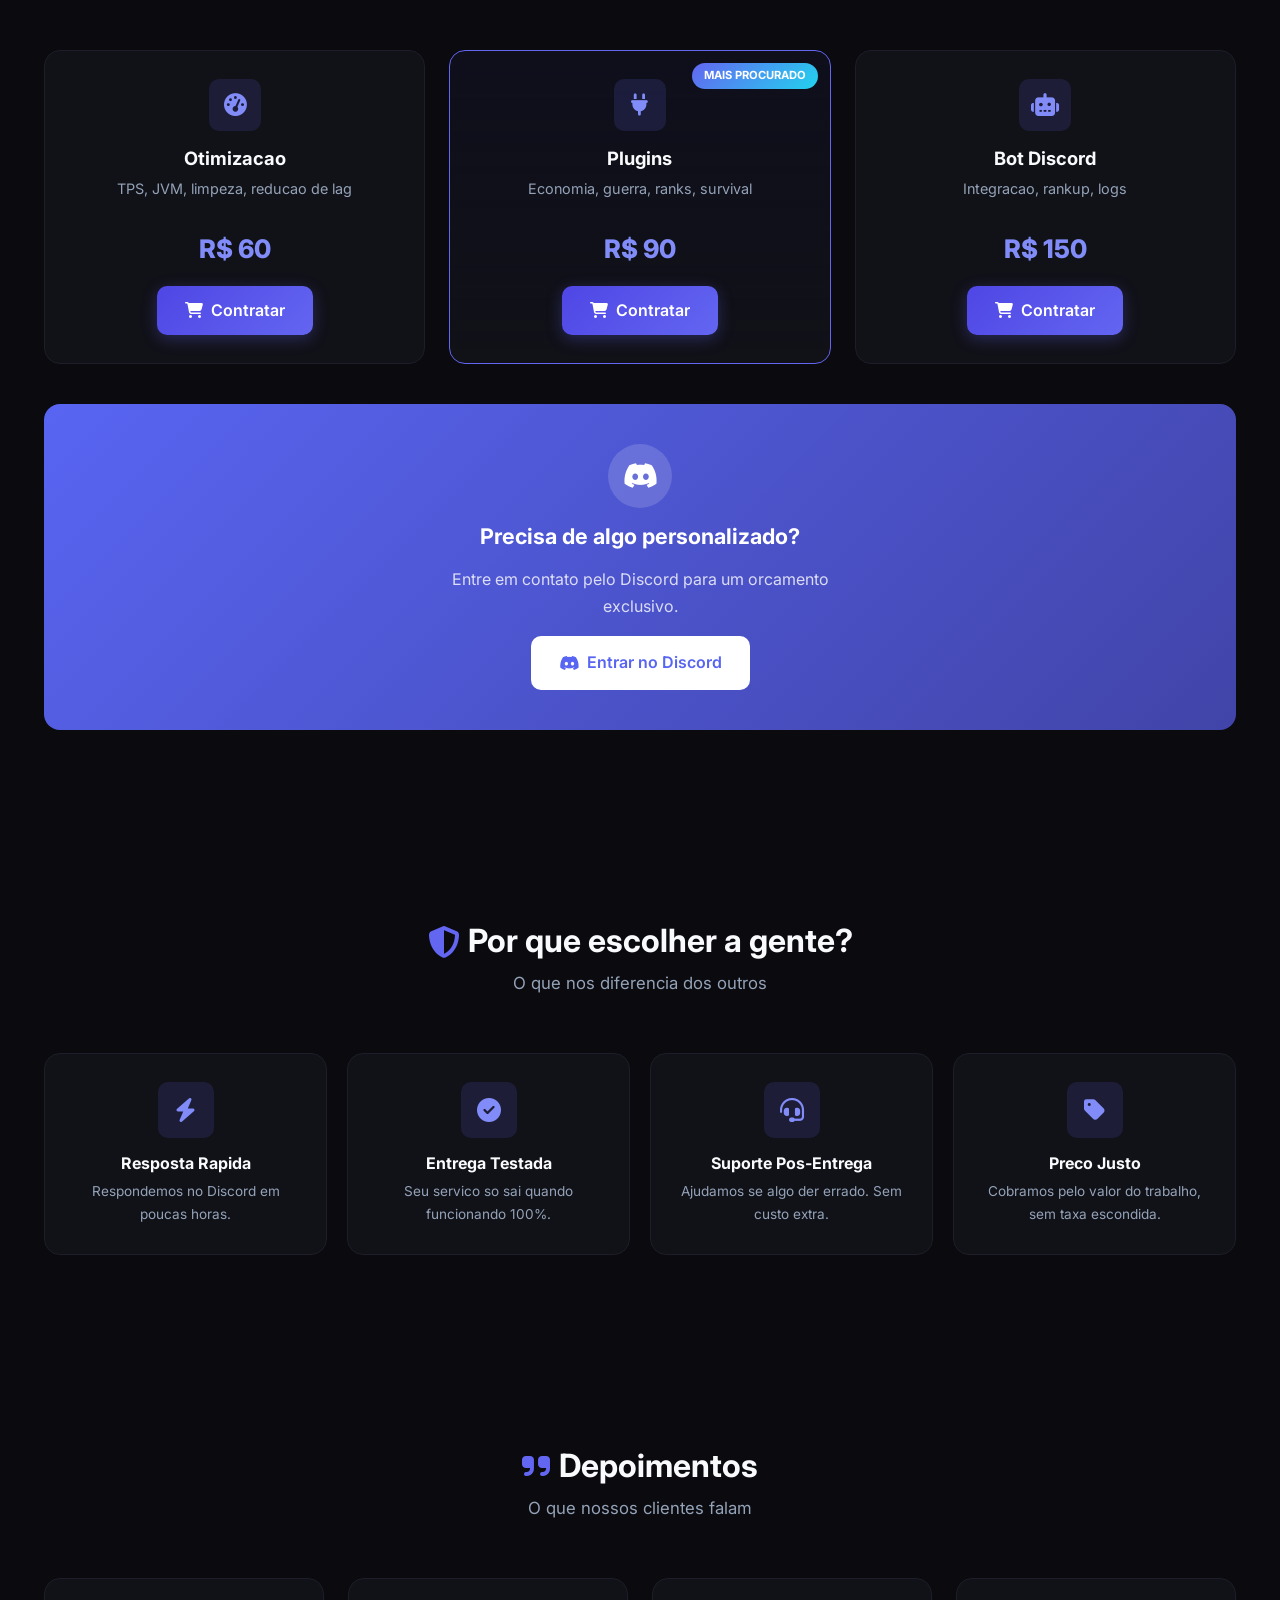
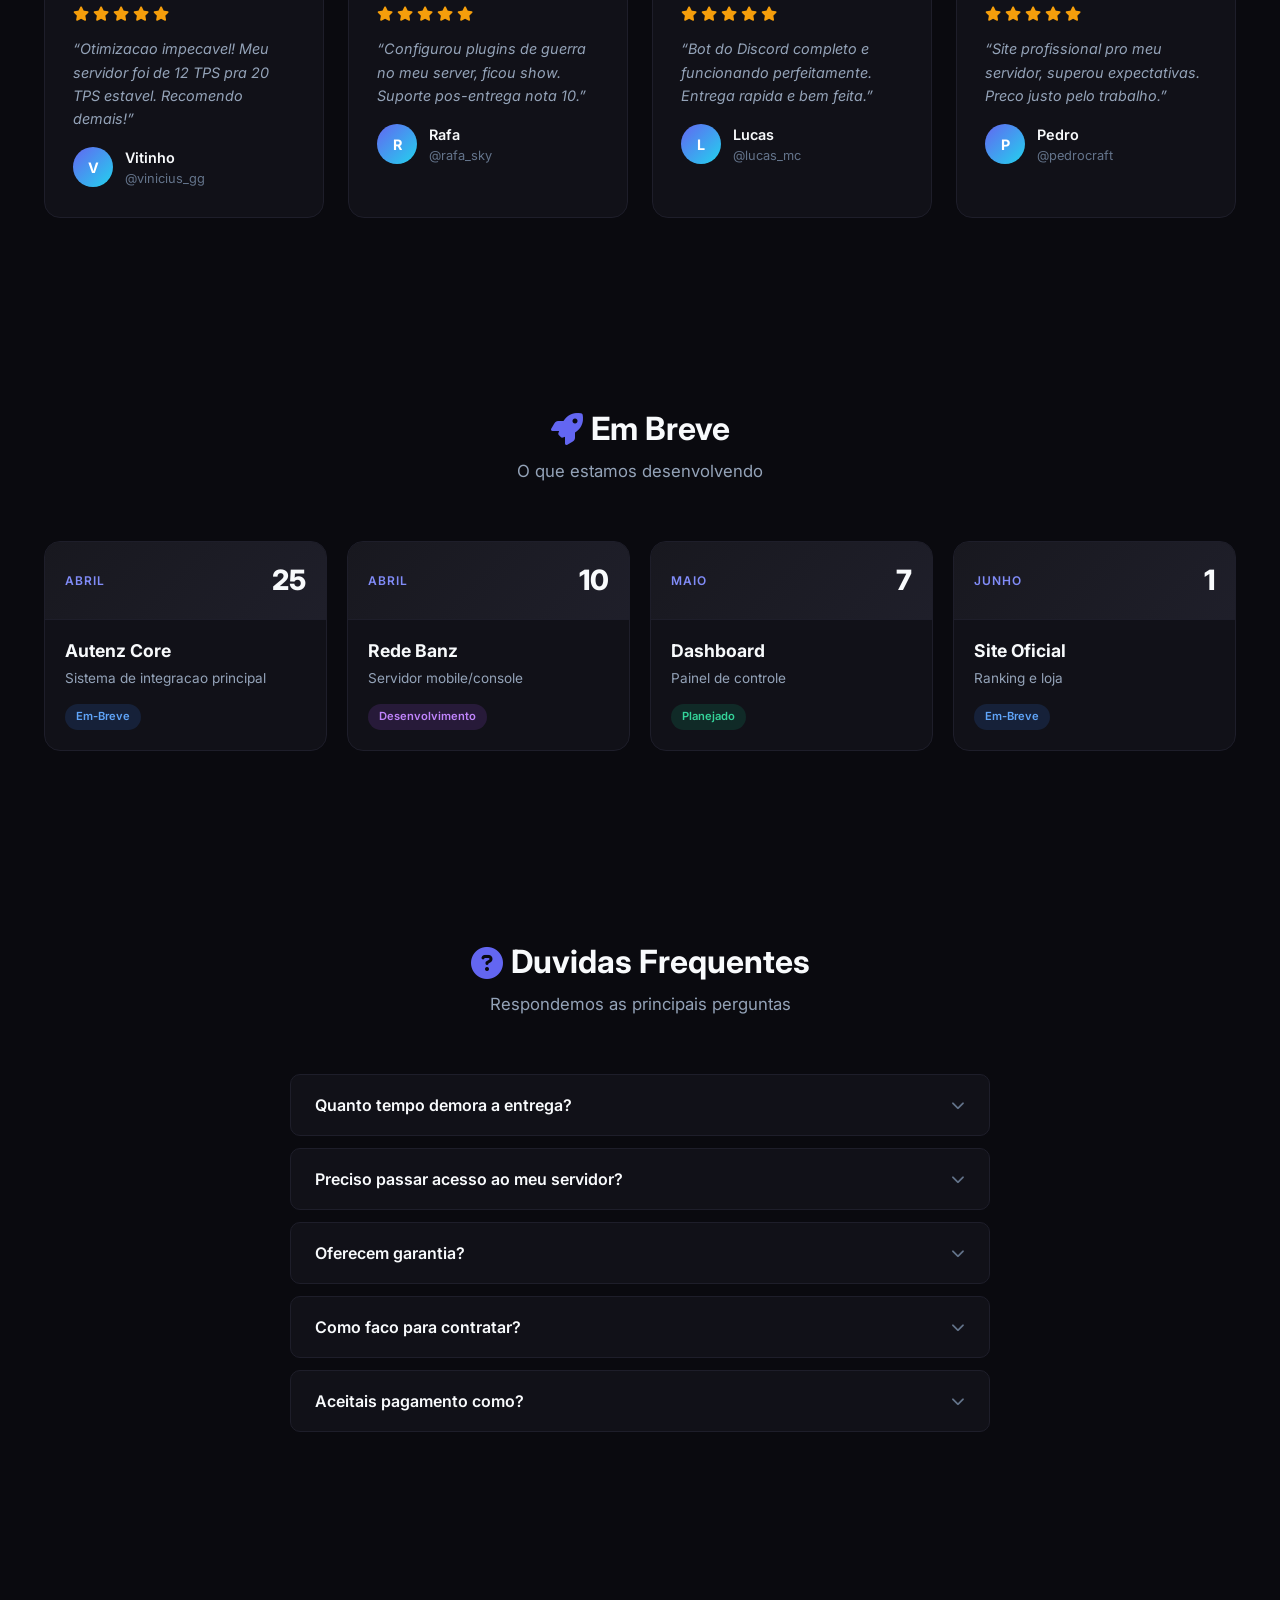
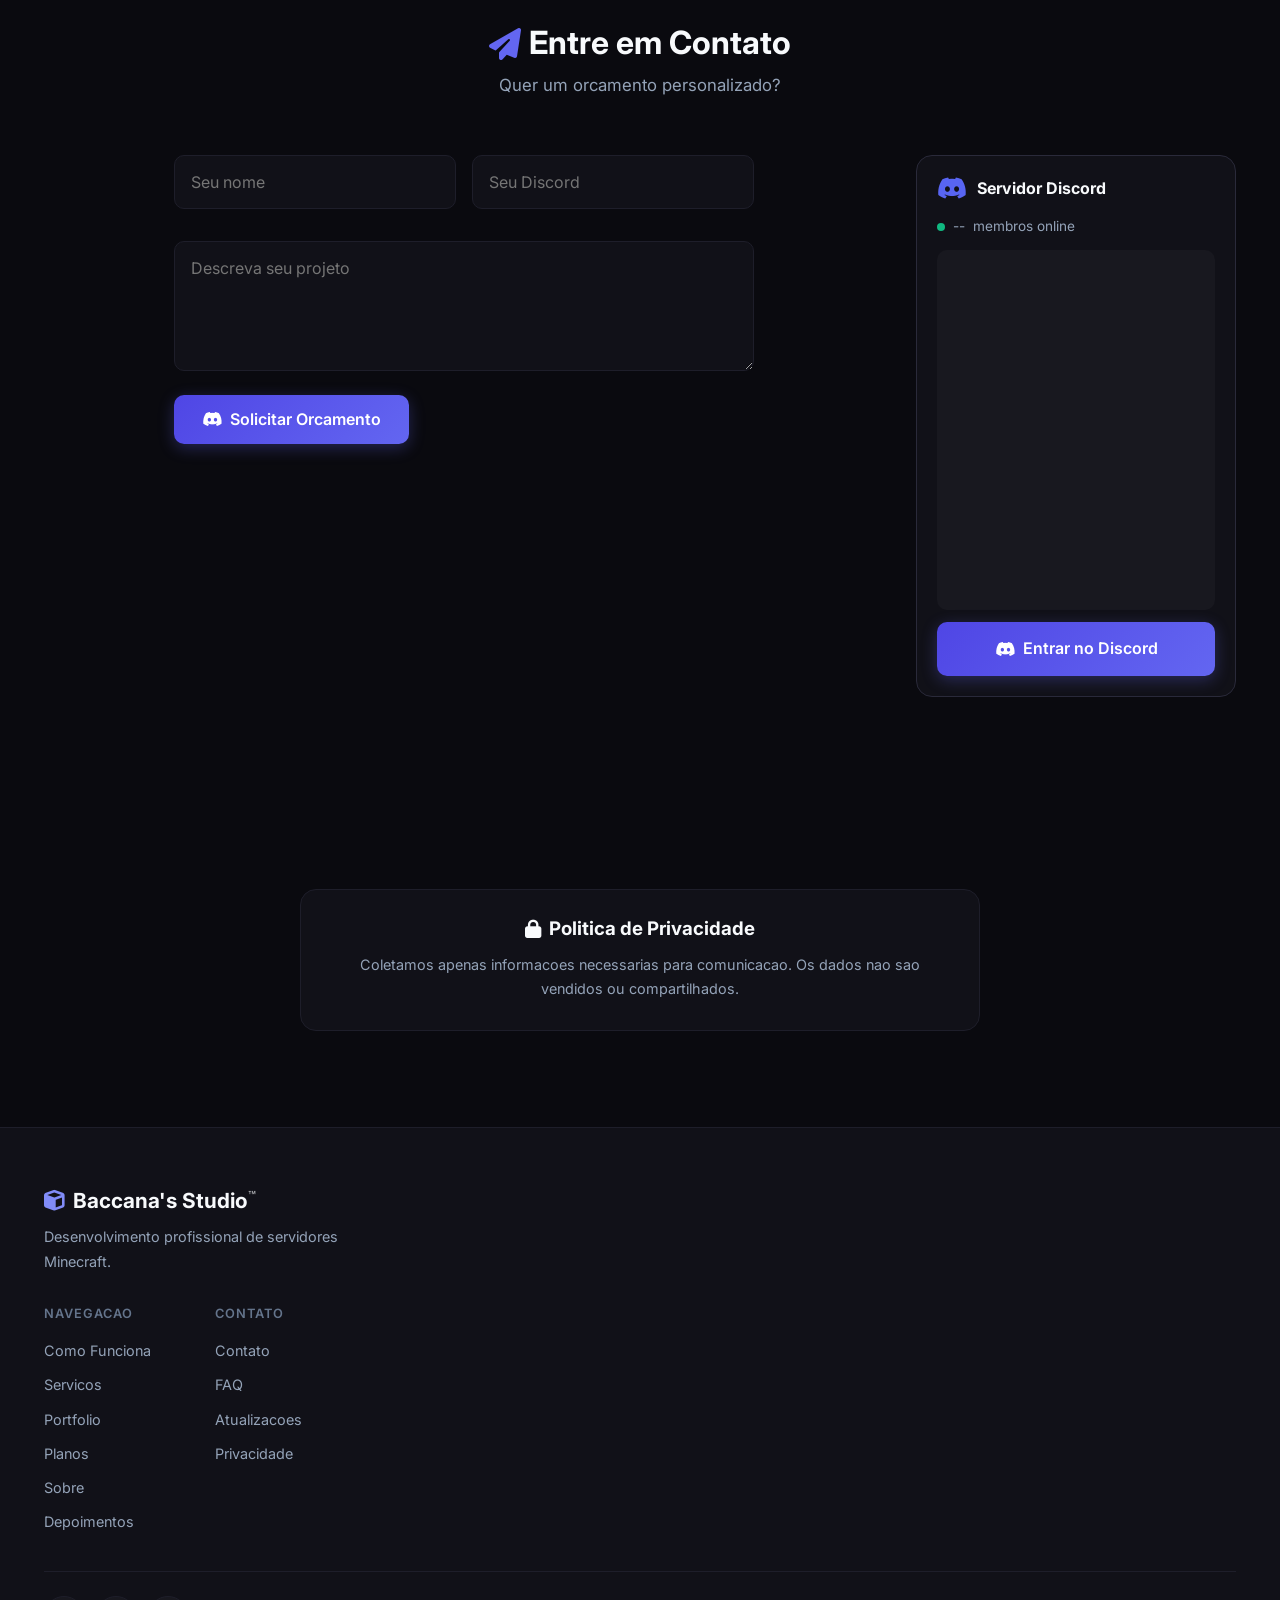
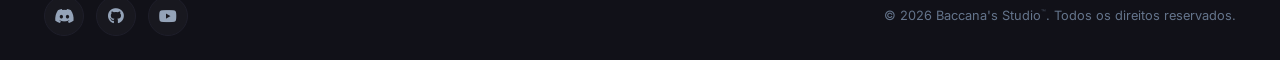
==== commit 96a6e48a: "Rebrand to Baccana's Studio + novas secoes (portfolio, como funciona, faq, depoimentos, modal, dc wi" ====
--- a/index.html
+++ b/index.html
@@ -3,42 +3,52 @@
 <head>
   <meta charset="UTF-8">
   <meta name="viewport" content="width=device-width, initial-scale=1.0">
-  <title>Baccanas Dev | Desenvolvimento Profissional Minecraft</title>
-  <meta name="description" content="Configuração, otimização e desenvolvimento profissional para servidores Minecraft.">
+  <title>Baccana's Studio™ | Desenvolvimento Profissional Minecraft</title>
+  <meta name="description" content="Configuracao, otimizacao e desenvolvimento profissional para servidores Minecraft. TPS, plugins, bots, sites e mais.">
+  <meta name="theme-color" content="#6366f1">
+
+  <meta property="og:title" content="Baccana's Studio™ - Desenvolvimento Minecraft">
+  <meta property="og:description" content="Servicos profissionais de configuracao, otimizacao e desenvolvimento para seu servidor Minecraft.">
+  <meta property="og:type" content="website">
+  <meta property="og:url" content="https://baccanas.studio">
+  <meta property="og:image" content="assets/og-image.png">
+
   <link rel="icon" type="image/svg+xml" href="assets/favicon.png">
+  <link rel="preconnect" href="https://fonts.googleapis.com">
+  <link rel="preconnect" href="https://cdnjs.cloudflare.com">
   <link rel="stylesheet" href="style.css">
   <link href="https://fonts.googleapis.com/css2?family=Inter:wght@400;500;600;700;800;850&display=swap" rel="stylesheet">
   <link rel="stylesheet" href="https://cdnjs.cloudflare.com/ajax/libs/font-awesome/6.5.1/css/all.min.css">
 </head>
 <body>
-  <!-- HEADER -->
+
   <header>
     <div class="container header-container">
       <a href="#" class="logo">
         <i class="fas fa-cube"></i>
-        <span>Baccanas</span>
+        <span>Baccana's Studio<span class="tm">™</span></span>
       </a>
-      
+
       <nav class="nav-menu">
-        <a href="#servicos">Serviços</a>
+        <a href="#como-funciona">Como Funciona</a>
+        <a href="#servicos">Servicos</a>
+        <a href="#portfolio">Portfolio</a>
         <a href="#planos">Planos</a>
-        <a href="#sobre">Sobre</a>
+        <a href="#depoimentos">Depoimentos</a>
         <a href="#contato">Contato</a>
-        <a href="#roadmap">Atualizaçoes</a>
       </nav>
-      
+
       <div class="header-actions">
         <a href="https://discord.gg/x3sUtFxTdd" class="btn-icon discord" target="_blank" title="Discord">
           <i class="fab fa-discord"></i>
         </a>
-        <button class="menu-toggle" id="menuToggle">
+        <button class="menu-toggle" id="menuToggle" aria-label="Menu">
           <i class="fas fa-bars"></i>
         </button>
       </div>
     </div>
   </header>
 
-  <!-- HERO -->
   <section class="hero">
     <div class="hero-bg"></div>
     <div class="hero-container">
@@ -46,16 +56,20 @@
         <span><i class="fas fa-check"></i></span>
         <span>+50 servidores configurados</span>
       </div>
-      <h1>Eleve seu servidor <span class="highlight">Minecraft</span> para outro nível</h1>
-      <p>Serviços profissionais de configuração, otimização e desenvolvimento. Seu servidor com performance e suporte dedicado.</p>
+      <h1>Eleve seu servidor <span class="highlight">Minecraft</span> para outro nivel</h1>
+      <p>Servicos profissionais de configuracao, otimizacao e desenvolvimento. Seu servidor com performance e suporte dedicado.</p>
       <div class="hero-btns">
         <a href="#servicos" class="btn btn-primary">
-          <i class="fas fa-rocket"></i> Ver Serviços
+          <i class="fas fa-rocket"></i> Ver Servicos
         </a>
         <a href="https://discord.gg/x3sUtFxTdd" class="btn btn-outline" target="_blank">
           <i class="fab fa-discord"></i> Nosso Discord
         </a>
       </div>
+      <div class="hero-guarantee">
+        <i class="fas fa-shield-alt"></i>
+        <span>Garantia de 30 dias pos-entrega</span>
+      </div>
       <div class="hero-stats">
         <div class="stat">
           <span class="stat-num" id="statServers">0</span>
@@ -77,18 +91,64 @@
     </div>
   </section>
 
-  <!-- SERVIÇOS -->
+  <section id="como-funciona">
+    <div class="container">
+      <div class="section-title">
+        <h2><i class="fas fa-map-signs"></i> Como Funciona</h2>
+        <p>Passo a passo simples e transparente</p>
+      </div>
+      <div class="steps">
+        <div class="step">
+          <div class="step-number">1</div>
+          <div class="step-icon"><i class="fas fa-shopping-cart"></i></div>
+          <h3>Faca o Pedido</h3>
+          <p>Escolha o servico e clique em "Contratar" ou fale conosco pelo Discord.</p>
+        </div>
+        <div class="step-connector"><i class="fas fa-chevron-right"></i></div>
+        <div class="step">
+          <div class="step-number">2</div>
+          <div class="step-icon"><i class="fas fa-comments-dollar"></i></div>
+          <h3>Receba o Orcamento</h3>
+          <p>Analisamos seu caso e enviamos o orcamento com prazo e valor fechado.</p>
+        </div>
+        <div class="step-connector"><i class="fas fa-chevron-right"></i></div>
+        <div class="step">
+          <div class="step-number">3</div>
+          <div class="step-icon"><i class="fas fa-code"></i></div>
+          <h3>Desenvolvimento</h3>
+          <p>Produzimos e testamos tudo antes da entrega. Voce acompanha o progresso.</p>
+        </div>
+        <div class="step-connector"><i class="fas fa-chevron-right"></i></div>
+        <div class="step">
+          <div class="step-number">4</div>
+          <div class="step-icon"><i class="fas fa-check-double"></i></div>
+          <h3>Entrega e Suporte</h3>
+          <p>Servico funcionando 100% com garantia de 30 dias de suporte pos-entrega.</p>
+        </div>
+      </div>
+    </div>
+  </section>
+
   <section id="servicos">
     <div class="container">
       <div class="section-title">
-        <h2><i class="fas fa-cogs"></i> Nossos Serviços</h2>
-        <p>Soluções completas para seu servidor decolar</p>
+        <h2><i class="fas fa-cogs"></i> Nossos Servicos</h2>
+        <p>Solucoes completas para seu servidor decolar</p>
       </div>
       <div class="services-grid" id="servicesGrid"></div>
     </div>
   </section>
 
-  <!-- PLANOS -->
+  <section id="portfolio">
+    <div class="container">
+      <div class="section-title">
+        <h2><i class="fas fa-images"></i> Portfolio</h2>
+        <p>Alguns trabalhos que ja realizamos</p>
+      </div>
+      <div class="portfolio-grid" id="portfolioGrid"></div>
+    </div>
+  </section>
+
   <section id="planos">
     <div class="container">
       <div class="section-title">
@@ -101,7 +161,7 @@
           <i class="fab fa-discord"></i>
         </div>
         <h3>Precisa de algo personalizado?</h3>
-        <p>Entre em contato peloDiscord para um orçamento exclusivo.</p>
+        <p>Entre em contato pelo Discord para um orcamento exclusivo.</p>
         <a href="https://discord.gg/x3sUtFxTdd" class="btn-discord-full" target="_blank">
           <i class="fab fa-discord"></i> Entrar no Discord
         </a>
@@ -109,7 +169,6 @@
     </div>
   </section>
 
-  <!-- SOBRE -->
   <section id="sobre">
     <div class="container">
       <div class="section-title">
@@ -119,29 +178,38 @@
       <div class="features-grid">
         <div class="feature-card" data-delay="0">
           <div class="feature-icon"><i class="fas fa-bolt"></i></div>
-          <h3>Resposta Rápida</h3>
+          <h3>Resposta Rapida</h3>
           <p>Respondemos no Discord em poucas horas.</p>
         </div>
         <div class="feature-card" data-delay="1">
           <div class="feature-icon"><i class="fas fa-check-circle"></i></div>
           <h3>Entrega Testada</h3>
-          <p>Seu serviço só sai quando funcionando 100%.</p>
+          <p>Seu servico so sai quando funcionando 100%.</p>
         </div>
         <div class="feature-card" data-delay="2">
           <div class="feature-icon"><i class="fas fa-headset"></i></div>
-          <h3>Suporte Pós-Entrega</h3>
+          <h3>Suporte Pos-Entrega</h3>
           <p>Ajudamos se algo der errado. Sem custo extra.</p>
         </div>
         <div class="feature-card" data-delay="3">
           <div class="feature-icon"><i class="fas fa-tag"></i></div>
-          <h3>Preço Justo</h3>
-          <p>Cobramos pelo valor do trabalho.</p>
-        </div>
-      </div>
-    </div>
-  </section>
-
-  <!-- ROADMAP -->
+          <h3>Preco Justo</h3>
+          <p>Cobramos pelo valor do trabalho, sem taxa escondida.</p>
+        </div>
+      </div>
+    </div>
+  </section>
+
+  <section id="depoimentos">
+    <div class="container">
+      <div class="section-title">
+        <h2><i class="fas fa-quote-right"></i> Depoimentos</h2>
+        <p>O que nossos clientes falam</p>
+      </div>
+      <div class="testimonials-grid" id="testimonialsGrid"></div>
+    </div>
+  </section>
+
   <section id="roadmap">
     <div class="container">
       <div class="section-title">
@@ -152,102 +220,143 @@
     </div>
   </section>
 
-  <!-- CONTATO -->
+  <section id="faq">
+    <div class="container">
+      <div class="section-title">
+        <h2><i class="fas fa-question-circle"></i> Duvidas Frequentes</h2>
+        <p>Respondemos as principais perguntas</p>
+      </div>
+      <div class="faq-container" id="faqContainer"></div>
+    </div>
+  </section>
+
   <section id="contato">
     <div class="container">
       <div class="section-title">
         <h2><i class="fas fa-paper-plane"></i> Entre em Contato</h2>
-        <p>Quer um orçamento personalizado?</p>
-      </div>
-      <form class="contact-form" id="contactForm">
-        <div class="form-row">
+        <p>Quer um orcamento personalizado?</p>
+      </div>
+      <div class="contato-grid">
+        <form class="contact-form" id="contactForm">
+          <div class="form-row">
+            <div class="form-group">
+              <input type="text" id="name" placeholder="Seu nome" required>
+            </div>
+            <div class="form-group">
+              <input type="text" id="discordId" placeholder="Seu Discord" required>
+            </div>
+          </div>
           <div class="form-group">
-            <input type="text" id="name" placeholder="Seu nome" required>
-          </div>
-          <div class="form-group">
-            <input type="text" id="discordId" placeholder="Seu Discord" required>
-          </div>
-        </div>
-        <div class="form-group">
-          <textarea id="message" placeholder="Descreva seu projeto" required></textarea>
-        </div>
-        <button type="submit" class="btn btn-primary">
-          <i class="fab fa-discord"></i> Solicitar Orçamento
-        </button>
-      </form>
-    </div>
-  </section>
-
-  <!-- PRIVACIDADE -->
+            <textarea id="message" placeholder="Descreva seu projeto" required></textarea>
+          </div>
+          <button type="submit" class="btn btn-primary">
+            <i class="fab fa-discord"></i> Solicitar Orcamento
+          </button>
+        </form>
+        <div class="dc-widget-side" id="dcWidgetSide">
+          <div class="dc-widget-header">
+            <i class="fab fa-discord"></i>
+            <h3>Servidor Discord</h3>
+          </div>
+          <div class="dc-widget-members">
+            <div class="dc-widget-online">
+              <span class="online-dot"></span>
+              <span id="dcMemberCount">--</span> membros online
+            </div>
+          </div>
+          <div class="dc-widget-preview" id="dcWidgetPreview">
+            <iframe id="dcIframe" src="https://discord.com/widget?id=&theme=dark" width="100%" height="360" allowtransparency="true" frameborder="0" sandbox="allow-popups allow-popups-to-escape-sandbox allow-same-origin allow-scripts"></iframe>
+          </div>
+          <a href="https://discord.gg/x3sUtFxTdd" class="btn btn-primary" target="_blank" style="width:100%;justify-content:center">
+            <i class="fab fa-discord"></i> Entrar no Discord
+          </a>
+        </div>
+      </div>
+    </div>
+  </section>
+
   <section id="privacidade">
     <div class="container">
       <div class="privacy-box">
-        <h3><i class="fas fa-lock"></i> Política de Privacidade</h3>
-        <p>Coletamos apenas informações necessárias para comunicação. Os dados não são vendidos ou compartilhados.</p>
-      </div>
-    </div>
-  </section>
-
-  <!-- FOOTER -->
+        <h3><i class="fas fa-lock"></i> Politica de Privacidade</h3>
+        <p>Coletamos apenas informacoes necessarias para comunicacao. Os dados nao sao vendidos ou compartilhados.</p>
+      </div>
+    </div>
+  </section>
+
   <footer>
     <div class="container footer-container">
       <div class="footer-brand">
         <div class="footer-logo">
           <i class="fas fa-cube"></i>
-          <span>Baccanas Dev</span>
+          <span>Baccana's Studio<span class="tm">™</span></span>
         </div>
         <p>Desenvolvimento profissional de servidores Minecraft.</p>
       </div>
       <div class="footer-links">
         <div class="footer-col">
-          <h4>Navegação</h4>
-          <a href="#servicos">Serviços</a>
+          <h4>Navegacao</h4>
+          <a href="#como-funciona">Como Funciona</a>
+          <a href="#servicos">Servicos</a>
+          <a href="#portfolio">Portfolio</a>
           <a href="#planos">Planos</a>
           <a href="#sobre">Sobre</a>
+          <a href="#depoimentos">Depoimentos</a>
+        </div>
+        <div class="footer-col">
+          <h4>Contato</h4>
           <a href="#contato">Contato</a>
-        </div>
-        <div class="footer-col">
-          <h4>Legal</h4>
+          <a href="#faq">FAQ</a>
+          <a href="#roadmap">Atualizacoes</a>
           <a href="#privacidade">Privacidade</a>
-          <a href="#roadmap">Roadmap</a>
         </div>
       </div>
       <div class="footer-bottom">
         <div class="footer-social">
-          <a href="https://discord.gg/x3sUtFxTdd" target="_blank"><i class="fab fa-discord"></i></a>
-          <a href="https://github.com/baccanadev" target="_blank"><i class="fab fa-github"></i></a>
-          <a href="https://youtube.com/@baccanasdev" target="_blank"><i class="fab fa-youtube"></i></a>
-        </div>
-        <p class="footer-copy">© 2026 Baccanas Dev. Todos os direitos reservados.</p>
+          <a href="https://discord.gg/x3sUtFxTdd" target="_blank" aria-label="Discord"><i class="fab fa-discord"></i></a>
+          <a href="https://github.com/baccanadev" target="_blank" aria-label="GitHub"><i class="fab fa-github"></i></a>
+          <a href="https://youtube.com/@baccanasdev" target="_blank" aria-label="YouTube"><i class="fab fa-youtube"></i></a>
+        </div>
+        <p class="footer-copy">&copy; 2026 Baccana's Studio<span class="tm">™</span>. Todos os direitos reservados.</p>
       </div>
     </div>
   </footer>
 
-  <!-- WIDGET -->
   <div class="floating-widget">
-    <button class="widget-btn" id="widgetToggle">
+    <button class="widget-btn" id="widgetToggle" aria-label="Abrir chat">
       <i class="fas fa-comment-dots"></i>
     </button>
     <div class="widget-panel" id="widgetPanel">
       <div class="widget-header">
         <span><i class="fas fa-circle"></i> Online</span>
-        <button class="widget-close"><i class="fas fa-times"></i></button>
+        <button class="widget-close" aria-label="Fechar"><i class="fas fa-times"></i></button>
       </div>
       <div class="widget-messages">
         <div class="widget-msg">
           <i class="fab fa-discord"></i>
-          <p>Olá! Como posso ajudar?</p>
+          <p>Ola! Como posso ajudar?</p>
         </div>
       </div>
       <div class="widget-quick">
-        <button onclick="quickReply('orcamento')">💰 Orçamento</button>
-        <button onclick="quickReply('duvida')">❓ Dúvida</button>
-        <button onclick="quickReply('urgente')">🔥 Urgente</button>
-      </div>
+        <button data-quick="orcamento">💰 Orcamento</button>
+        <button data-quick="duvida">❓ Duvida</button>
+        <button data-quick="urgente">🔥 Urgente</button>
+      </div>
+    </div>
+  </div>
+
+  <div class="modal-overlay" id="modalOverlay">
+    <div class="modal">
+      <div class="modal-header">
+        <h3 id="modalTitle"></h3>
+        <button class="modal-close" id="modalClose" aria-label="Fechar"><i class="fas fa-times"></i></button>
+      </div>
+      <div class="modal-body" id="modalBody"></div>
+      <div class="modal-footer" id="modalFooter"></div>
     </div>
   </div>
 
   <script src="config.js"></script>
   <script src="script.js"></script>
 </body>
-</html>+</html>
--- a/style.css
+++ b/style.css
@@ -1,5 +1,3 @@
-/* BACCANAS DEV */
-
 :root {
   --primary: #6366f1;
   --primary-dark: #4f46e5;
@@ -38,8 +36,8 @@
 }
 
 a { color: inherit; text-decoration: none; transition: var(--transition); }
-button { font-family: inherit; cursor: pointer; border: none; background: none; }
-input, textarea { font-family: inherit; background: none; border: none; outline: none; }
+button { font-family: inherit; cursor: pointer; border: none; background: none; color: inherit; }
+input, textarea { font-family: inherit; background: none; border: none; outline: none; color: var(--text); }
 
 .container { width: 100%; max-width: 1240px; margin: 0 auto; padding: 0 1.5rem; }
 h1, h2, h3, h4 { font-weight: 700; line-height: 1.2; }
@@ -47,7 +45,8 @@
 h2 { font-size: 2rem; }
 p { color: var(--text-secondary); line-height: 1.7; }
 
-/* HEADER */
+.tm { font-size: 0.6em; vertical-align: super; opacity: 0.6; }
+
 header {
   position: fixed;
   top: 0;
@@ -62,9 +61,7 @@
 }
 
 header.scrolled { height: 64px; background: rgba(10, 10, 15, 0.95); box-shadow: 0 4px 20px rgba(0,0,0,0.3); }
-
 .header-container { display: flex; align-items: center; justify-content: space-between; height: 100%; }
-
 .logo { display: flex; align-items: center; gap: 0.5rem; font-size: 1.4rem; font-weight: 800; }
 .logo i { color: var(--primary-light); }
 
@@ -86,9 +83,8 @@
 .btn-icon.discord { background: #5865f2; color: white; }
 .btn-icon.discord:hover { background: #4752c4; transform: translateY(-3px); }
 
-.menu-toggle { display: none; }
-
-/* BOTÕES */
+.menu-toggle { display: none; font-size: 1.3rem; color: var(--text); }
+
 .btn {
   display: inline-flex; align-items: center; justify-content: center; gap: 0.5rem;
   padding: 0.9rem 1.75rem; border-radius: var(--radius-sm); font-weight: 600;
@@ -97,11 +93,11 @@
 
 .btn-primary { background: linear-gradient(135deg, var(--primary-dark), var(--primary)); color: white; box-shadow: 0 4px 16px rgba(99, 102, 241, 0.3); }
 .btn-primary:hover { transform: translateY(-2px); box-shadow: 0 6px 20px rgba(99, 102, 241, 0.4); }
+.btn-primary:active { transform: translateY(0); }
 
 .btn-outline { background: transparent; color: var(--text); border: 1px solid var(--border); }
 .btn-outline:hover { border-color: var(--primary-light); color: var(--primary-light); }
 
-/* HERO */
 .hero {
   min-height: 100vh; display: flex; align-items: center; justify-content: center;
   padding: 8rem 0 5rem; position: relative; overflow: hidden;
@@ -109,7 +105,7 @@
 
 .hero-bg {
   position: absolute; inset: 0;
-  background: 
+  background:
     radial-gradient(ellipse 60% 40% at 20% 20%, rgba(99, 102, 241, 0.12) 0%, transparent 50%),
     radial-gradient(ellipse 50% 30% at 80% 80%, rgba(34, 211, 238, 0.08) 0%, transparent 50%);
   animation: heroGlow 8s ease-in-out infinite;
@@ -133,28 +129,117 @@
 }
 
 .hero p { font-size: 1.2rem; max-width: 550px; margin: 0 auto 2.5rem; }
-.hero-btns { display: flex; gap: 1rem; justify-content: center; flex-wrap: wrap; margin-bottom: 3.5rem; }
+.hero-btns { display: flex; gap: 1rem; justify-content: center; flex-wrap: wrap; margin-bottom: 1.5rem; }
+
+.hero-guarantee {
+  display: inline-flex; align-items: center; gap: 0.5rem;
+  color: var(--accent-emerald); font-size: 0.9rem; font-weight: 500;
+  margin-bottom: 2.5rem; padding: 0.4rem 1rem;
+  background: rgba(16, 185, 129, 0.08);
+  border-radius: 999px;
+}
+.hero-guarantee i { font-size: 1rem; }
+
 .hero-stats { display: flex; gap: 3.5rem; justify-content: center; }
 
 .stat { text-align: center; }
 .stat-num { display: block; font-size: 2.25rem; font-weight: 800; color: var(--primary-light); }
 .stat-label { font-size: 0.85rem; color: var(--text-muted); text-transform: uppercase; letter-spacing: 0.1em; }
 
-/* SEÇÕES */
 section { padding: 6rem 0; }
 .section-title { text-align: center; margin-bottom: 3.5rem; }
 .section-title h2 { display: flex; align-items: center; justify-content: center; gap: 0.5rem; margin-bottom: 0.5rem; }
 .section-title h2 i { color: var(--primary); }
 .section-title p { font-size: 1.05rem; }
 
-/* CARDS */
+/* STEPS */
+.steps {
+  display: flex; align-items: flex-start; justify-content: center; gap: 0;
+  max-width: 1000px; margin: 0 auto;
+}
+.step {
+  flex: 1; text-align: center; position: relative;
+  opacity: 0; transform: translateY(20px);
+  padding: 0 0.75rem;
+}
+.step.animate-in { animation: fadeInUp 0.7s cubic-bezier(0.16, 1, 0.3, 1) forwards; }
+
+.step-number {
+  width: 44px; height: 44px; margin: 0 auto 0.75rem;
+  background: linear-gradient(135deg, var(--primary), var(--accent-cyan));
+  border-radius: 50%; display: flex; align-items: center; justify-content: center;
+  font-weight: 800; font-size: 1.1rem; color: white;
+  box-shadow: 0 4px 16px rgba(99, 102, 241, 0.3);
+}
+.step-icon { font-size: 1.3rem; color: var(--primary-light); margin-bottom: 0.5rem; }
+.step h3 { font-size: 1rem; margin-bottom: 0.4rem; }
+.step p { font-size: 0.85rem; max-width: 220px; margin: 0 auto; }
+
+.step-connector {
+  display: flex; align-items: center; justify-content: center;
+  padding-top: 1.5rem; color: var(--text-muted); font-size: 1.2rem;
+  flex-shrink: 0;
+}
+
+/* PORTFOLIO */
+.portfolio-grid { display: grid; grid-template-columns: repeat(auto-fill, minmax(270px, 1fr)); gap: 1.5rem; }
+
+.portfolio-card {
+  background: var(--surface); border: 1px solid var(--border-subtle); border-radius: var(--radius);
+  overflow: hidden; transition: var(--transition-bounce);
+  opacity: 0; transform: translateY(20px);
+}
+.portfolio-card.animate-in { animation: fadeInUp 0.7s cubic-bezier(0.16, 1, 0.3, 1) forwards; }
+.portfolio-card:hover { border-color: var(--primary); transform: translateY(-5px); box-shadow: var(--shadow-glow); }
+
+.portfolio-image {
+  height: 160px; display: flex; align-items: center; justify-content: center;
+  position: relative; overflow: hidden;
+}
+.portfolio-image i { font-size: 3rem; color: rgba(255,255,255,0.3); position: relative; z-index: 1; }
+.portfolio-image .portfolio-shine {
+  position: absolute; inset: 0;
+  background: linear-gradient(135deg, rgba(255,255,255,0.05) 0%, transparent 50%);
+}
+
+.portfolio-body { padding: 1.25rem; }
+.portfolio-body h3 { font-size: 1.1rem; margin-bottom: 0.3rem; }
+.portfolio-body p { font-size: 0.85rem; margin-bottom: 0.75rem; min-height: 2.5em; }
+
+.portfolio-tags { display: flex; flex-wrap: wrap; gap: 0.4rem; }
+.portfolio-tag {
+  padding: 0.2rem 0.6rem; border-radius: 999px;
+  font-size: 0.7rem; font-weight: 600; text-transform: uppercase;
+  background: rgba(99, 102, 241, 0.12); color: var(--primary-light);
+}
+
+/* CONTATO GRID */
+.contato-grid { display: grid; grid-template-columns: 1fr 320px; gap: 2rem; align-items: start; }
+.contact-form { max-width: 100%; margin: 0; }
+
+.dc-widget-side {
+  background: var(--surface); border: 1px solid var(--border);
+  border-radius: var(--radius); padding: 1.25rem; position: sticky; top: 90px;
+}
+.dc-widget-header { display: flex; align-items: center; gap: 0.6rem; margin-bottom: 1rem; }
+.dc-widget-header i { font-size: 1.5rem; color: #5865f2; }
+.dc-widget-header h3 { font-size: 1rem; }
+
+.dc-widget-members { margin-bottom: 0.75rem; }
+.dc-widget-online { display: flex; align-items: center; gap: 0.5rem; font-size: 0.85rem; color: var(--text-secondary); }
+.online-dot { width: 8px; height: 8px; background: var(--accent-emerald); border-radius: 50%; animation: pulse 2s infinite; display: inline-block; }
+
+.dc-widget-preview { border-radius: var(--radius-sm); overflow: hidden; margin-bottom: 0.75rem; background: var(--surface-light); }
+.dc-widget-preview iframe { display: block; }
+
 .services-grid, .plans-grid { display: grid; grid-template-columns: repeat(auto-fill, minmax(290px, 1fr)); gap: 1.5rem; }
 
 .service-card, .plan-card {
   background: var(--surface); border: 1px solid var(--border-subtle); border-radius: var(--radius);
   padding: 1.75rem; transition: var(--transition-bounce); opacity: 0; transform: translateY(20px);
-}
-.service-card.animate-in, .plan-card.animate-in { animation: fadeInUp 0.5s ease forwards; }
+  position: relative;
+}
+.service-card.animate-in, .plan-card.animate-in { animation: fadeInUp 0.7s cubic-bezier(0.16, 1, 0.3, 1) forwards; }
 @keyframes fadeInUp { to { opacity: 1; transform: translateY(0); } }
 
 .service-card:hover, .plan-card:hover { border-color: var(--primary); transform: translateY(-5px); box-shadow: var(--shadow-glow); }
@@ -164,6 +249,13 @@
   transform: scaleX(0); transition: transform 0.3s ease;
 }
 .service-card:hover::after, .plan-card:hover::after { transform: scaleX(1); }
+
+.service-card .servico-destaque {
+  position: absolute; top: 0.75rem; right: 0.75rem;
+  background: rgba(16, 185, 129, 0.15); color: var(--accent-emerald);
+  padding: 0.25rem 0.75rem; border-radius: 999px;
+  font-size: 0.7rem; font-weight: 700; text-transform: uppercase;
+}
 
 .service-icon {
   width: 52px; height: 52px; margin-bottom: 1rem;
@@ -192,7 +284,6 @@
   font-size: 0.7rem; font-weight: 700; text-transform: uppercase;
 }
 
-/* DISCORD BOX */
 .discord-box {
   background: linear-gradient(135deg, #5865f2 0%, #4144a8 100%);
   border-radius: var(--radius); padding: 2.5rem; text-align: center; margin-top: 2.5rem;
@@ -209,7 +300,6 @@
 }
 .btn-discord-full:hover { transform: translateY(-2px); }
 
-/* FEATURES */
 .features-grid { display: grid; grid-template-columns: repeat(4, 1fr); gap: 1.25rem; }
 
 .feature-card {
@@ -217,7 +307,7 @@
   padding: 1.75rem; text-align: center; transition: var(--transition-bounce);
   opacity: 0; transform: translateY(20px);
 }
-.feature-card.animate-in { animation: fadeInUp 0.5s ease forwards; }
+.feature-card.animate-in { animation: fadeInUp 0.6s cubic-bezier(0.16, 1, 0.3, 1) forwards; }
 .feature-card:nth-child(1).animate-in { animation-delay: 0.1s; }
 .feature-card:nth-child(2).animate-in { animation-delay: 0.2s; }
 .feature-card:nth-child(3).animate-in { animation-delay: 0.3s; }
@@ -239,14 +329,50 @@
 .feature-card h3 { font-size: 1rem; margin-bottom: 0.4rem; }
 .feature-card p { font-size: 0.85rem; margin: 0; }
 
-/* ROADMAP */
+.testimonials-grid {
+  display: grid; grid-template-columns: repeat(auto-fill, minmax(280px, 1fr)); gap: 1.5rem;
+}
+
+.testimonial-card {
+  background: var(--surface); border: 1px solid var(--border-subtle); border-radius: var(--radius);
+  padding: 1.75rem; transition: var(--transition-bounce);
+  opacity: 0; transform: translateY(20px);
+}
+.testimonial-card.animate-in { animation: fadeInUp 0.7s cubic-bezier(0.16, 1, 0.3, 1) forwards; }
+.testimonial-card:hover { border-color: var(--primary); transform: translateY(-4px); box-shadow: var(--shadow-glow); }
+
+.testimonial-stars {
+  display: flex; gap: 0.25rem; margin-bottom: 1rem;
+}
+.testimonial-stars i { color: #f59e0b; font-size: 0.9rem; }
+
+.testimonial-text {
+  font-size: 0.9rem; font-style: italic; margin-bottom: 1rem;
+  color: var(--text-secondary); line-height: 1.6;
+}
+.testimonial-text::before { content: '\201c'; }
+.testimonial-text::after { content: '\201d'; }
+
+.testimonial-author {
+  display: flex; align-items: center; gap: 0.75rem;
+}
+.testimonial-avatar {
+  width: 40px; height: 40px; border-radius: 50%;
+  background: linear-gradient(135deg, var(--primary), var(--accent-cyan));
+  display: flex; align-items: center; justify-content: center;
+  font-weight: 700; font-size: 0.9rem; color: white; flex-shrink: 0;
+}
+.testimonial-author span { display: block; }
+.testimonial-name { font-weight: 600; font-size: 0.9rem; color: var(--text); }
+.testimonial-discord { font-size: 0.8rem; color: var(--text-muted); }
+
 .roadmap-timeline { display: grid; grid-template-columns: repeat(auto-fill, minmax(250px, 1fr)); gap: 1.25rem; }
 
 .roadmap-item {
   background: var(--surface); border: 1px solid var(--border-subtle); border-radius: var(--radius);
   overflow: hidden; transition: var(--transition-bounce); opacity: 0; transform: scale(0.95);
 }
-.roadmap-item.animate-in { animation: scaleIn 0.5s ease forwards; }
+.roadmap-item.animate-in { animation: scaleIn 0.6s cubic-bezier(0.16, 1, 0.3, 1) forwards; }
 @keyframes scaleIn { to { opacity: 1; transform: scale(1); } }
 .roadmap-item:nth-child(1).animate-in { animation-delay: 0.1s; }
 .roadmap-item:nth-child(2).animate-in { animation-delay: 0.2s; }
@@ -273,7 +399,36 @@
 .status-desenvolvimento { background: rgba(168,85,247,0.15); color: #c084fc; }
 .status-planejado { background: rgba(16,185,129,0.15); color: #34d399; }
 
-/* CONTATO */
+.faq-container { max-width: 700px; margin: 0 auto; display: flex; flex-direction: column; gap: 0.75rem; }
+
+.faq-item {
+  background: var(--surface); border: 1px solid var(--border-subtle);
+  border-radius: var(--radius-sm); overflow: hidden;
+  transition: var(--transition);
+}
+.faq-item:hover { border-color: var(--border); }
+
+.faq-question {
+  width: 100%; display: flex; align-items: center; justify-content: space-between;
+  padding: 1.25rem 1.5rem; font-size: 1rem; font-weight: 600; text-align: left;
+  background: none; gap: 1rem; transition: var(--transition);
+}
+.faq-question:hover { color: var(--primary-light); }
+.faq-question i {
+  transition: transform 0.3s ease; font-size: 0.85rem; color: var(--text-muted); flex-shrink: 0;
+}
+.faq-item.open .faq-question i { transform: rotate(180deg); }
+.faq-item.open .faq-question { color: var(--primary-light); }
+
+.faq-answer {
+  max-height: 0; overflow: hidden; transition: max-height 0.3s ease, padding 0.3s ease;
+  padding: 0 1.5rem;
+}
+.faq-item.open .faq-answer {
+  max-height: 300px; padding: 0 1.5rem 1.25rem;
+}
+.faq-answer p { font-size: 0.9rem; color: var(--text-secondary); }
+
 .contact-form { max-width: 580px; margin: 0 auto; }
 .form-row { display: grid; grid-template-columns: 1fr 1fr; gap: 1rem; margin-bottom: 1rem; }
 .form-group { margin-bottom: 1rem; }
@@ -285,12 +440,10 @@
 .contact-form input:focus, .contact-form textarea:focus { border-color: var(--primary); box-shadow: 0 0 0 3px rgba(99, 102, 241, 0.15); }
 .contact-form textarea { min-height: 130px; resize: vertical; }
 
-/* PRIVACIDADE */
 .privacy-box { max-width: 680px; margin: 0 auto; background: var(--surface); border: 1px solid var(--border-subtle); border-radius: var(--radius); padding: 1.75rem; text-align: center; }
 .privacy-box h3 { display: flex; align-items: center; justify-content: center; gap: 0.5rem; margin-bottom: 0.75rem; }
 .privacy-box p { font-size: 0.9rem; line-height: 1.7; }
 
-/* FOOTER */
 footer { background: var(--surface); border-top: 1px solid var(--border-subtle); padding: 3.5rem 0 1.5rem; }
 .footer-container { display: flex; flex-direction: column; gap: 2rem; }
 .footer-brand { max-width: 320px; }
@@ -307,7 +460,6 @@
 .footer-social a:hover { background: var(--primary); border-color: var(--primary); color: white; transform: translateY(-3px); }
 .footer-copy { color: var(--text-muted); font-size: 0.8rem; }
 
-/* WIDGET */
 .floating-widget { position: fixed; bottom: 1.5rem; right: 1.5rem; z-index: 9999; }
 
 .widget-btn {
@@ -325,13 +477,12 @@
   box-shadow: 0 8px 32px rgba(0,0,0,0.5); display: none; overflow: hidden;
 }
 .widget-panel.show { display: block; animation: fadeIn 0.3s ease; }
-@keyframes fadeIn { from { opacity: 0; transform: translateY(20px); } to { opacity: 1; } }
 
 .widget-header { display: flex; justify-content: space-between; align-items: center; padding: 0.9rem; background: var(--surface-light); border-bottom: 1px solid var(--border-subtle); }
 .widget-header span { display: flex; align-items: center; gap: 0.4rem; font-size: 0.85rem; color: var(--accent-emerald); }
 .widget-header span i { font-size: 0.5rem; animation: pulse 2s infinite; }
 @keyframes pulse { 0%, 100% { opacity: 1; } 50% { opacity: 0.5; } }
-.widget-close { color: var(--text-muted); }
+.widget-close { color: var(--text-muted); font-size: 1.1rem; }
 .widget-close:hover { color: var(--text); }
 
 .widget-messages { padding: 1rem; }
@@ -343,13 +494,86 @@
 .widget-quick button { padding: 0.45rem 0.7rem; background: var(--surface-light); border: 1px solid var(--border-subtle); border-radius: 999px; font-size: 0.75rem; color: var(--text-secondary); transition: var(--transition); }
 .widget-quick button:hover { background: var(--primary); border-color: var(--primary); color: white; }
 
-/* RESPONSIVO */
-@media (max-width: 900px) { .features-grid { grid-template-columns: repeat(2, 1fr); } }
+/* MODAL */
+.modal-overlay {
+  position: fixed; inset: 0; background: rgba(0,0,0,0.7);
+  z-index: 99999; display: none; align-items: center; justify-content: center;
+  padding: 1rem; backdrop-filter: blur(4px);
+}
+.modal-overlay.show { display: flex; }
+.modal-overlay.show .modal { animation: modalIn 0.3s ease; }
+@keyframes modalIn { from { opacity: 0; transform: scale(0.95) translateY(20px); } to { opacity: 1; } }
+
+.modal {
+  background: var(--surface); border: 1px solid var(--border);
+  border-radius: var(--radius); max-width: 480px; width: 100%;
+  box-shadow: 0 16px 48px rgba(0,0,0,0.5); overflow: hidden;
+}
+
+.modal-header {
+  display: flex; align-items: center; justify-content: space-between;
+  padding: 1.25rem 1.5rem; border-bottom: 1px solid var(--border-subtle);
+}
+.modal-header h3 { font-size: 1.15rem; }
+
+.modal-close {
+  width: 36px; height: 36px; display: flex; align-items: center; justify-content: center;
+  border-radius: 50%; color: var(--text-muted); transition: var(--transition);
+  font-size: 1.1rem;
+}
+.modal-close:hover { background: var(--surface-light); color: var(--text); }
+
+.modal-body { padding: 1.5rem; }
+.modal-body .form-group { margin-bottom: 1.25rem; }
+.modal-body .form-group:last-child { margin-bottom: 0; }
+.modal-body .form-group label { display: block; font-size: 0.85rem; font-weight: 600; margin-bottom: 0.4rem; color: var(--text-secondary); }
+.modal-body .form-group input {
+  width: 100%; padding: 0.85rem 1rem; background: var(--surface-light);
+  border-radius: var(--radius-sm); font-size: 1rem; transition: var(--transition);
+}
+.modal-body .form-group input:focus { border-color: var(--primary); box-shadow: 0 0 0 3px rgba(99, 102, 241, 0.15); }
+
+.modal-info { margin-bottom: 1.25rem; display: flex; align-items: center; justify-content: space-between; }
+.modal-info p { font-size: 0.9rem; }
+.modal-price { font-size: 1.5rem; font-weight: 800; color: var(--primary-light); }
+
+.modal-footer {
+  display: flex; gap: 0.75rem; justify-content: flex-end;
+  padding: 0 1.5rem 1.5rem;
+}
+
+/* TOAST */
+.toast {
+  position: fixed; bottom: 1.5rem; right: 1.5rem;
+  padding: 0.9rem 1.5rem; border-radius: var(--radius-sm);
+  z-index: 100000; animation: toastIn 0.3s ease;
+  box-shadow: 0 8px 32px rgba(0,0,0,0.5);
+  display: flex; align-items: center;
+  gap: 0.5rem; color: white; font-weight: 500; font-size: 0.9rem;
+}
+.toast.toast-out { animation: toastOut 0.3s ease forwards; }
+.toast-success { background: #10b981; }
+.toast-error { background: #ef4444; }
+.toast-info { background: #6366f1; }
+
+@keyframes toastIn { from { opacity: 0; transform: translateY(20px); } to { opacity: 1; } }
+@keyframes toastOut { from { opacity: 1; } to { opacity: 0; transform: translateY(20px); } }
+
+@keyframes fadeIn { from { opacity: 0; transform: translateY(20px); } to { opacity: 1; } }
+
+@media (max-width: 900px) {
+  .features-grid { grid-template-columns: repeat(2, 1fr); }
+  .contato-grid { grid-template-columns: 1fr; }
+  .dc-widget-side { position: static; }
+  .steps { flex-wrap: wrap; gap: 1.5rem 0; }
+  .step { flex: 0 0 45%; }
+  .step-connector { display: none; }
+}
 
 @media (max-width: 768px) {
-  .nav-menu { display: none; position: absolute; top: 72px; left: 0; right: 0; background: var(--surface); flex-direction: column; padding: 1rem; border-bottom: 1px solid var(--border-subtle); }
+  .nav-menu { display: none; position: absolute; top: 72px; left: 0; right: 0; background: var(--surface); flex-direction: column; padding: 1rem; border-bottom: 1px solid var(--border-subtle); box-shadow: 0 8px 24px rgba(0,0,0,0.4); }
   .nav-menu.open { display: flex; }
-  .nav-menu a { padding: 0.7rem 0; border-bottom: 1px solid var(--border-subtle); }
+  .nav-menu a { padding: 0.75rem 0; border-bottom: 1px solid var(--border-subtle); width: 100%; }
   .nav-menu a::after { display: none; }
   .menu-toggle { display: flex; }
   .hero h1 { font-size: 2.5rem; }
@@ -357,6 +581,7 @@
   .hero-stats { gap: 2rem; }
   .stat-num { font-size: 1.75rem; }
   .features-grid { grid-template-columns: 1fr 1fr; }
+  .testimonials-grid { grid-template-columns: 1fr; }
   .footer-links { flex-direction: column; gap: 1.5rem; }
   .footer-bottom { flex-direction: column; text-align: center; }
   .form-row { grid-template-columns: 1fr; }
@@ -368,4 +593,12 @@
   .hero-btns .btn { width: 100%; }
   .features-grid { grid-template-columns: 1fr; }
   .services-grid, .plans-grid { grid-template-columns: 1fr; }
-}+  .modal { margin: 0.5rem; }
+  .steps { flex-direction: column; align-items: center; }
+  .step { flex: 0 0 auto; max-width: 280px; }
+}
+
+@media (prefers-reduced-motion: reduce) {
+  .animate-in { animation-duration: 0.3s !important; }
+  html { scroll-behavior: auto; }
+}
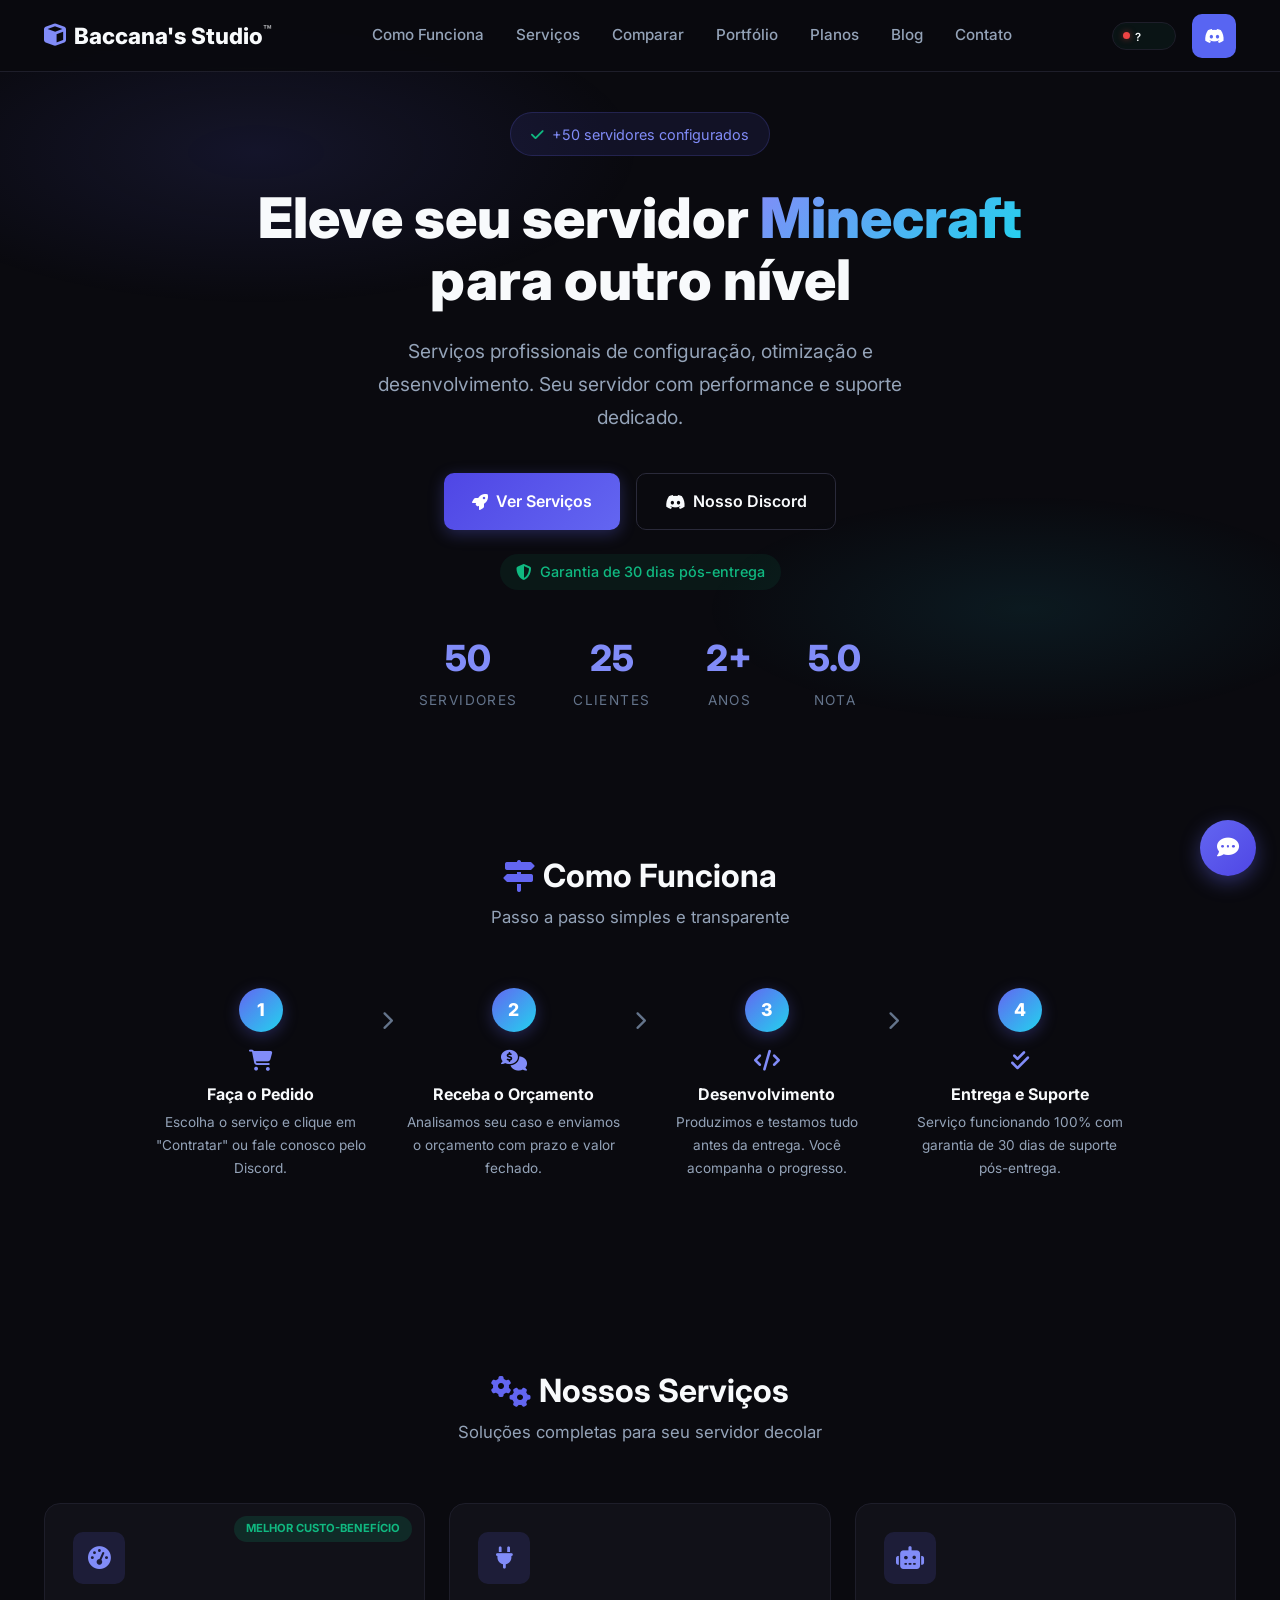
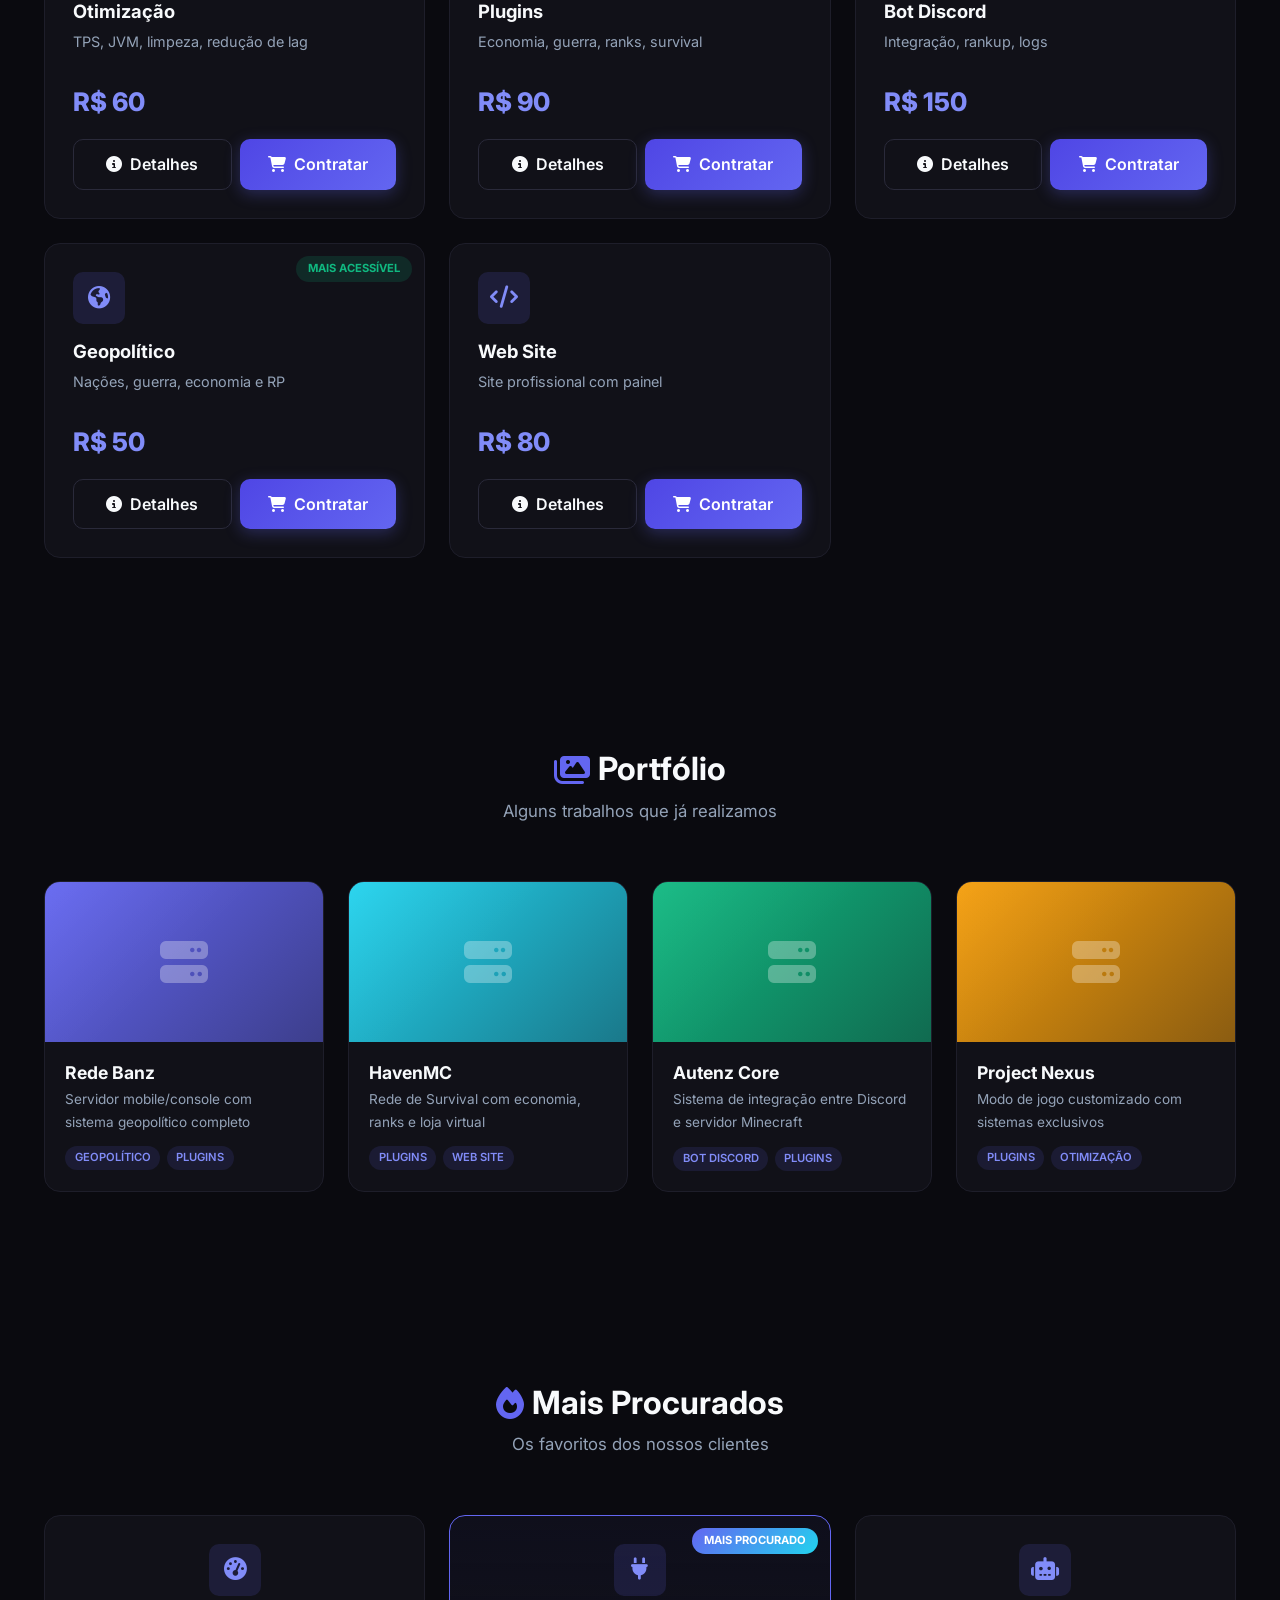
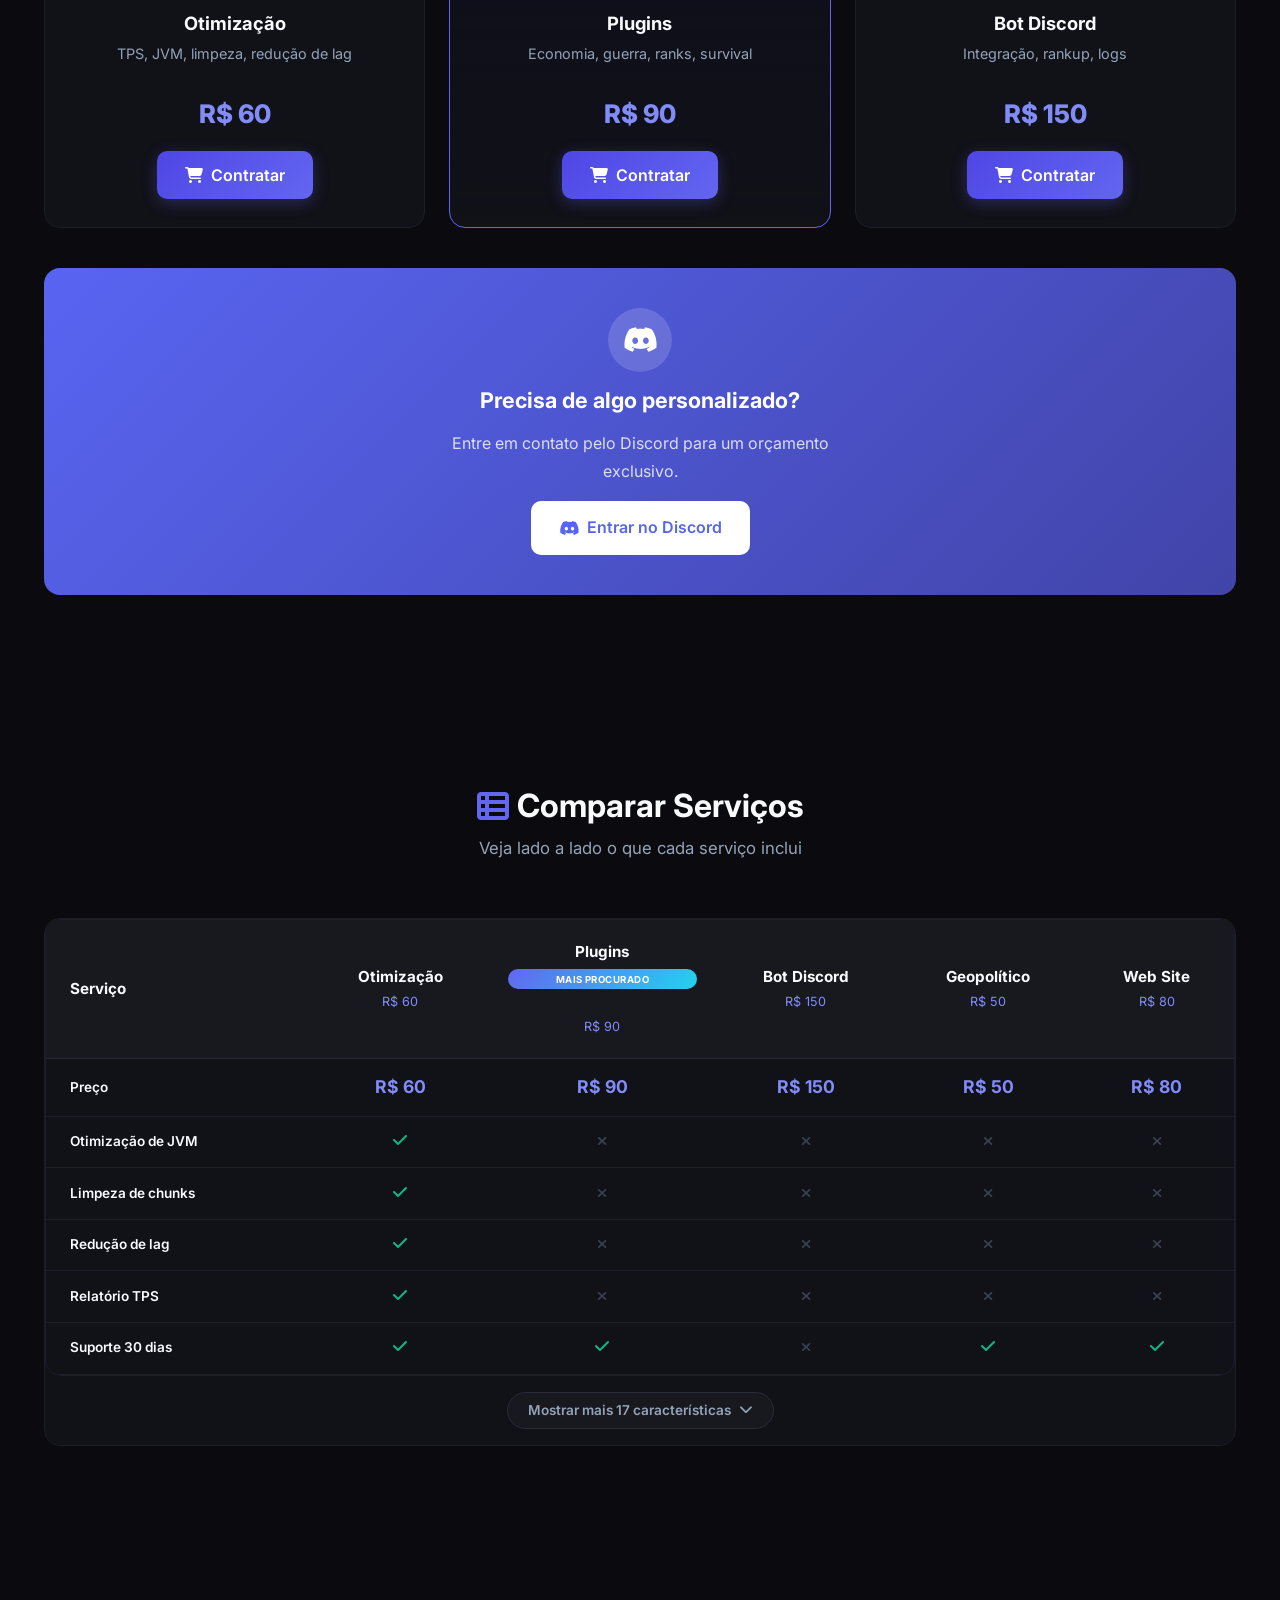
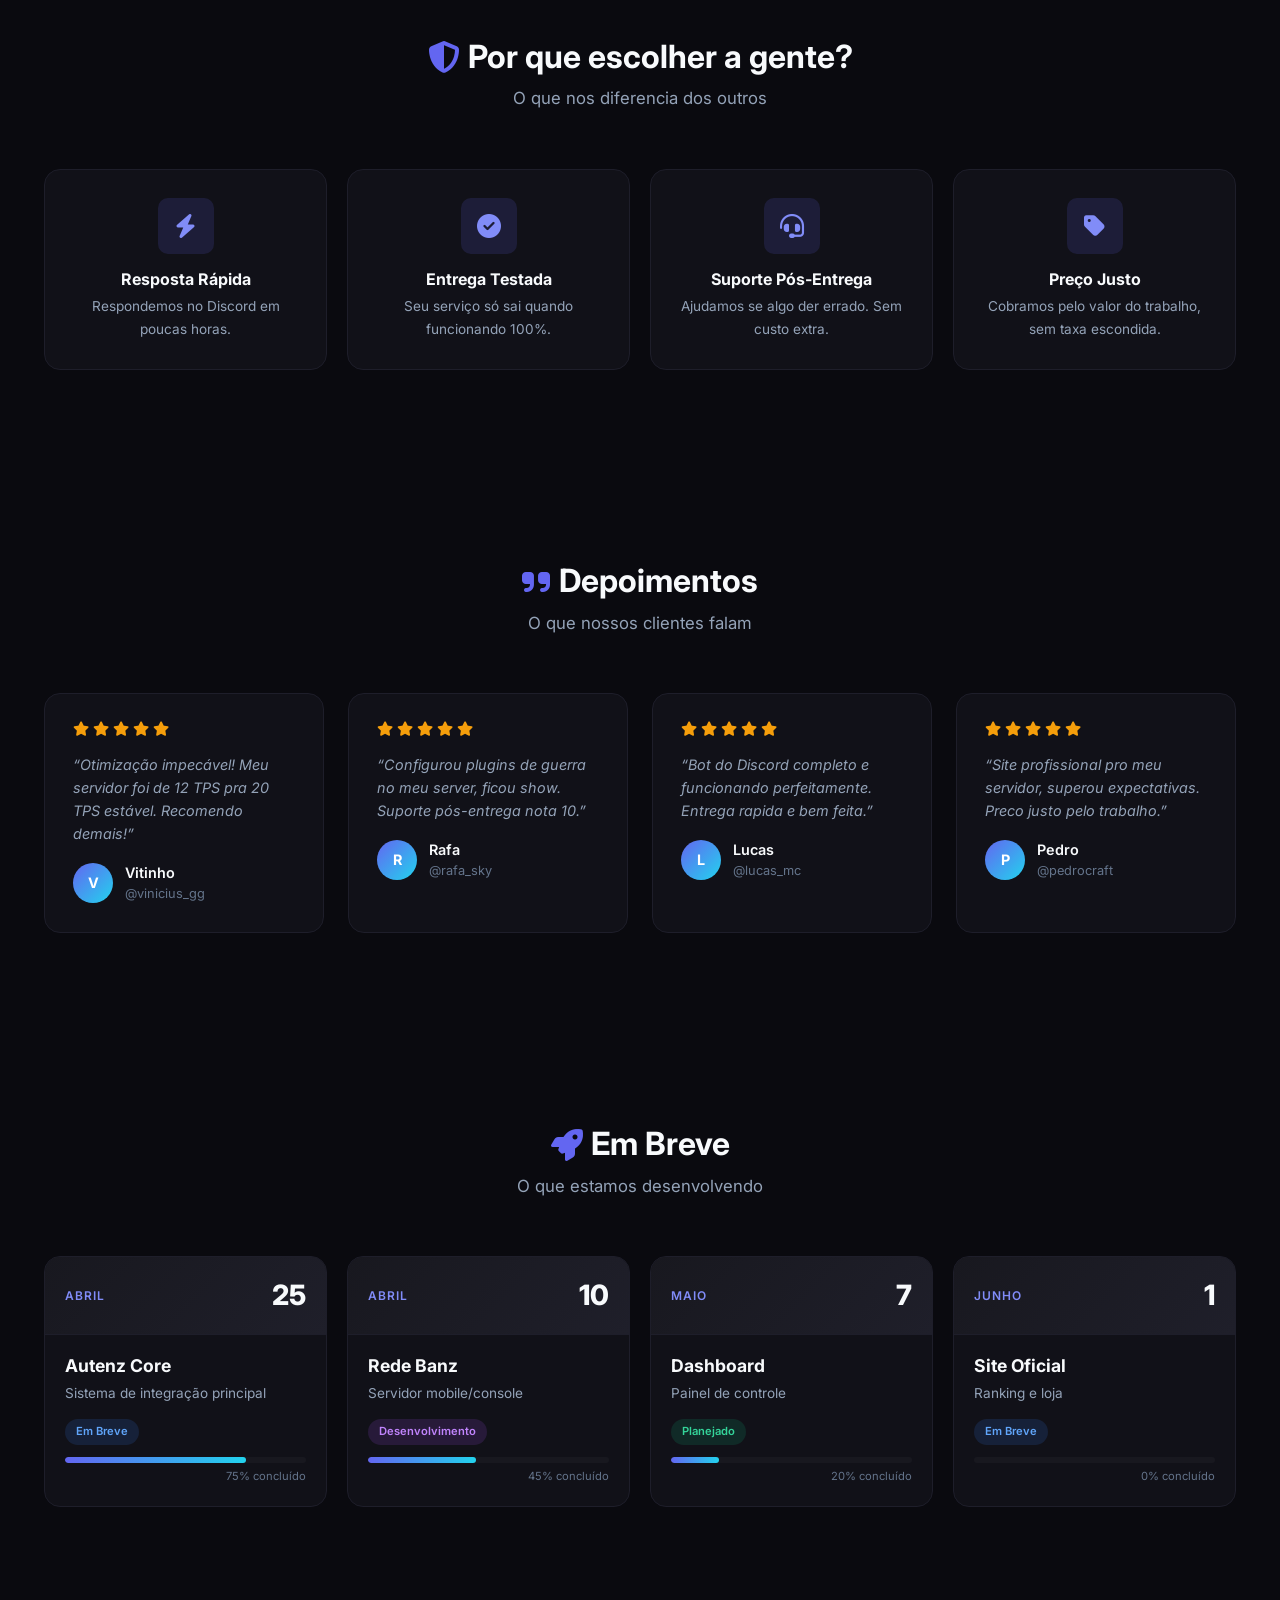
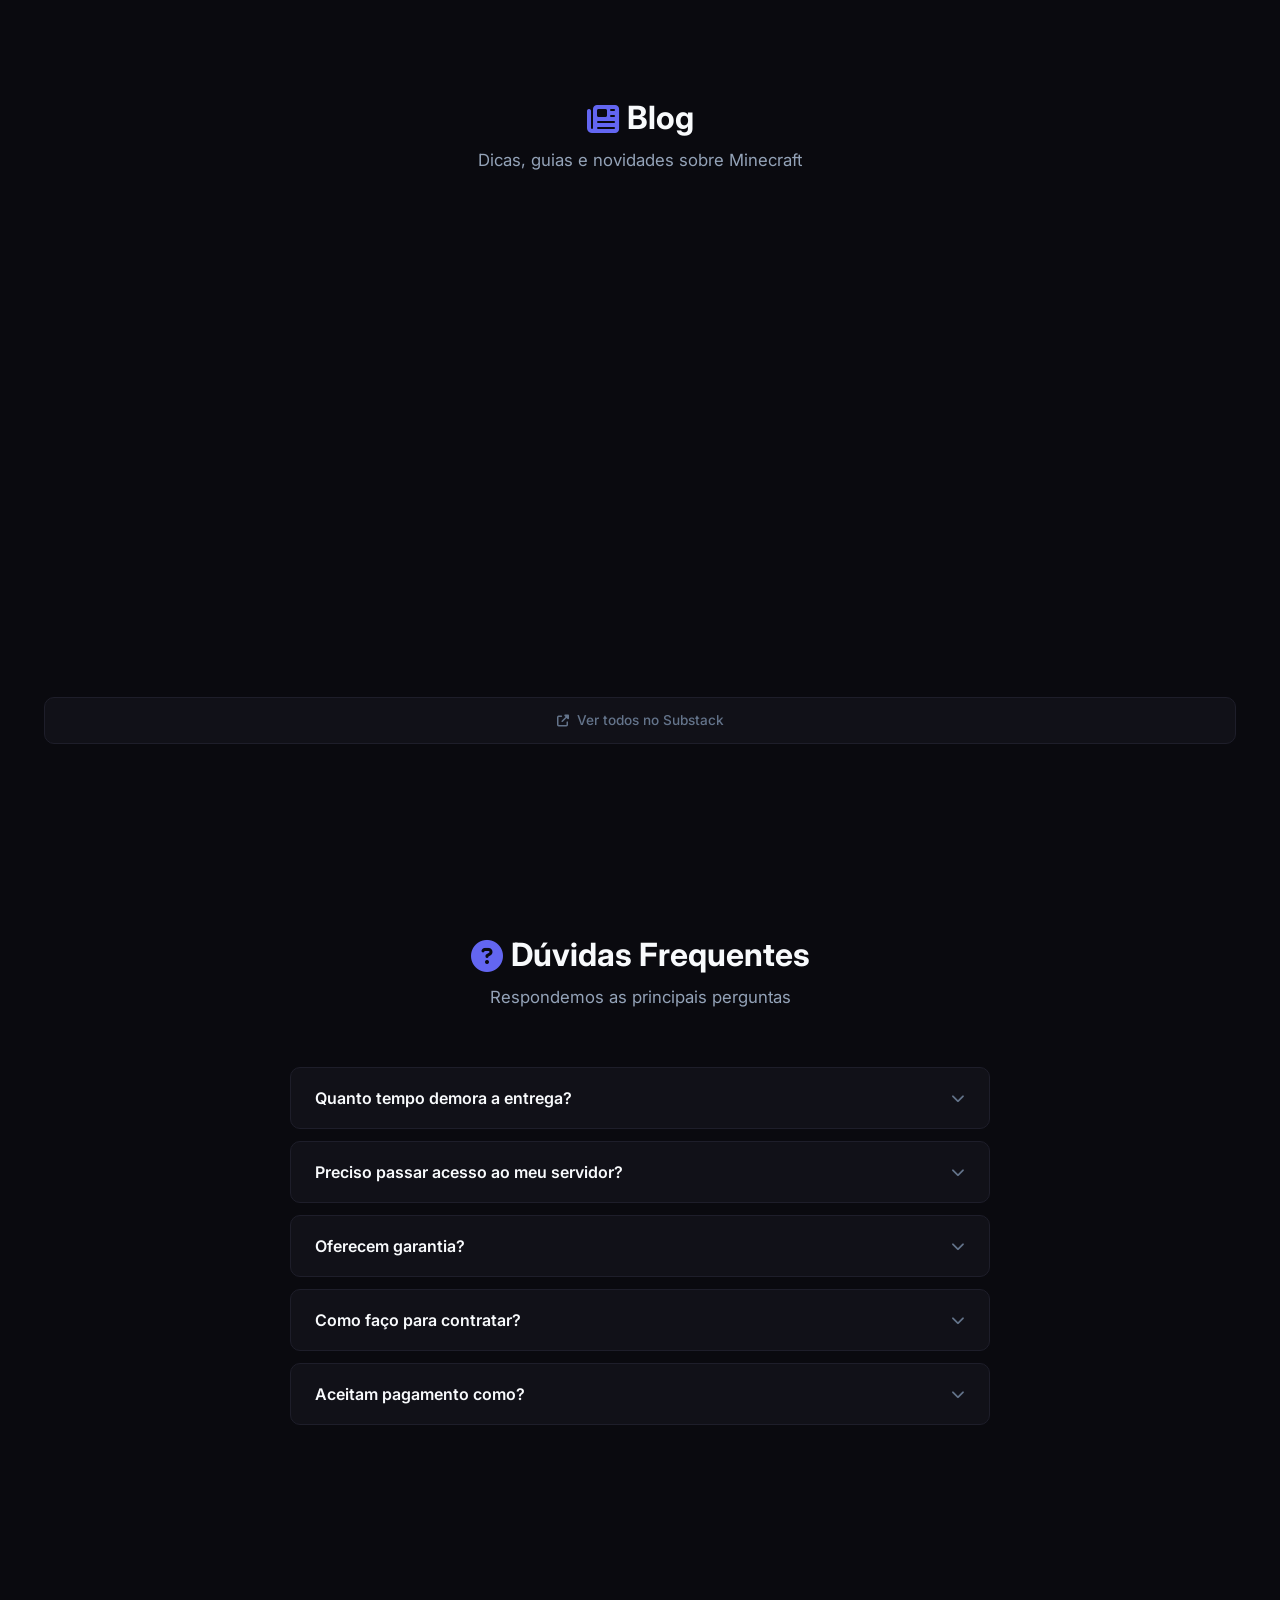
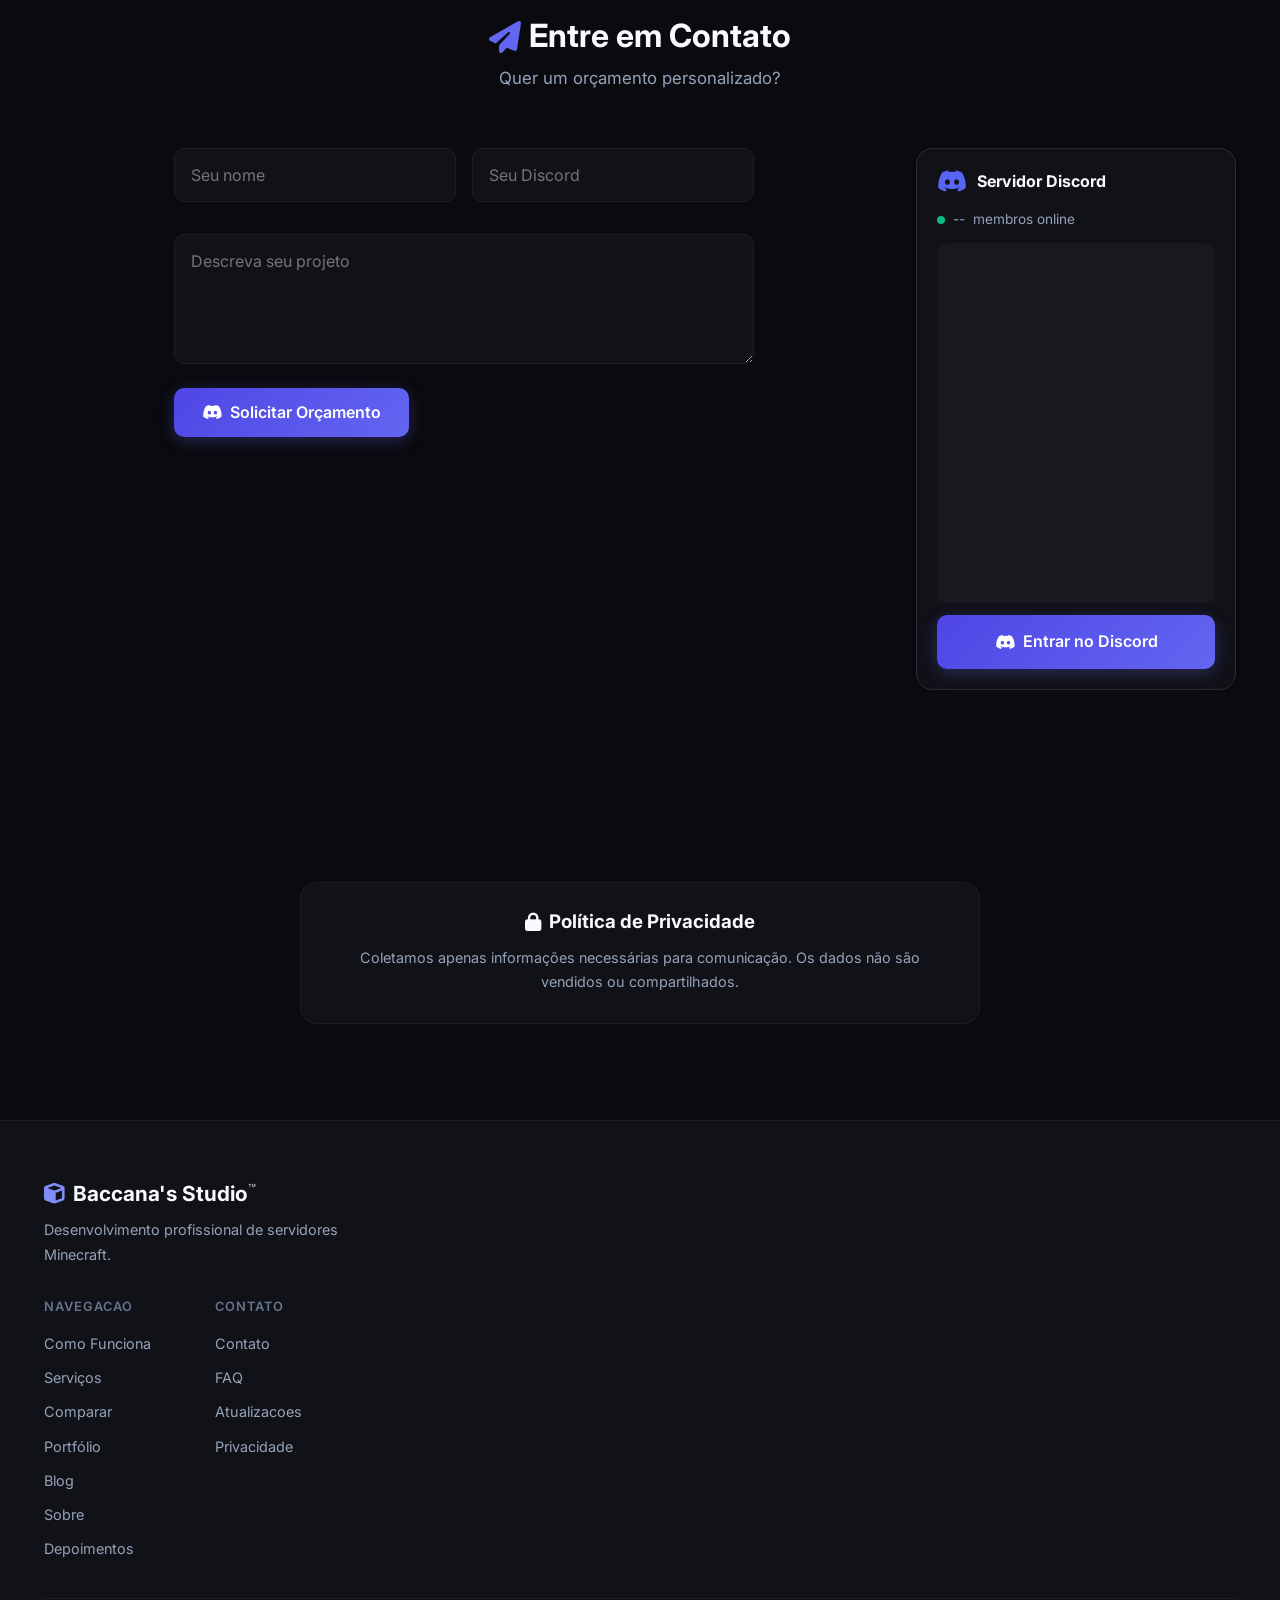
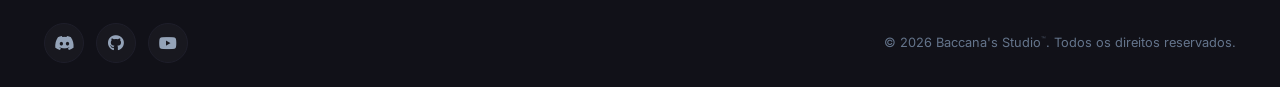
==== commit 39cdca31: "Integraçao dos blogs, melhorias no design, botao de back, sistema de promoçao entre outros" ====
--- a/index.html
+++ b/index.html
@@ -4,18 +4,22 @@
   <meta charset="UTF-8">
   <meta name="viewport" content="width=device-width, initial-scale=1.0">
   <title>Baccana's Studio™ | Desenvolvimento Profissional Minecraft</title>
-  <meta name="description" content="Configuracao, otimizacao e desenvolvimento profissional para servidores Minecraft. TPS, plugins, bots, sites e mais.">
+  <meta name="description" content="Configuração, otimização e desenvolvimento profissional para servidores Minecraft. TPS, plugins, bots, sites e mais.">
   <meta name="theme-color" content="#6366f1">
+  <meta name="keywords" content="minecraft, servidor minecraft, otimização minecraft, plugins minecraft, bot discord, desenvolvimento minecraft, tps, host minecraft">
+  <meta name="author" content="Baccana's Studio">
 
   <meta property="og:title" content="Baccana's Studio™ - Desenvolvimento Minecraft">
-  <meta property="og:description" content="Servicos profissionais de configuracao, otimizacao e desenvolvimento para seu servidor Minecraft.">
+  <meta property="og:description" content="Serviços profissionais de configuração, otimização e desenvolvimento para seu servidor Minecraft.">
   <meta property="og:type" content="website">
   <meta property="og:url" content="https://baccanas.studio">
-  <meta property="og:image" content="assets/og-image.png">
-
-  <link rel="icon" type="image/svg+xml" href="assets/favicon.png">
+  <meta property="og:image" content="assets/favicon.png">
+
+  <link rel="icon" type="image/png" href="assets/favicon.png?v=2">
+  <link rel="sitemap" type="application/xml" href="sitemap.xml">
   <link rel="preconnect" href="https://fonts.googleapis.com">
   <link rel="preconnect" href="https://cdnjs.cloudflare.com">
+  <link rel="preload" href="https://fonts.googleapis.com/css2?family=Inter:wght@400;500;600;700;800;850&display=swap" as="style">
   <link rel="stylesheet" href="style.css">
   <link href="https://fonts.googleapis.com/css2?family=Inter:wght@400;500;600;700;800;850&display=swap" rel="stylesheet">
   <link rel="stylesheet" href="https://cdnjs.cloudflare.com/ajax/libs/font-awesome/6.5.1/css/all.min.css">
@@ -31,14 +35,24 @@
 
       <nav class="nav-menu">
         <a href="#como-funciona">Como Funciona</a>
-        <a href="#servicos">Servicos</a>
-        <a href="#portfolio">Portfolio</a>
+        <a href="#servicos">Serviços</a>
+        <a href="#comparar">Comparar</a>
+        <a href="#portfolio">Portfólio</a>
         <a href="#planos">Planos</a>
-        <a href="#depoimentos">Depoimentos</a>
+        <a href="#blog">Blog</a>
         <a href="#contato">Contato</a>
       </nav>
 
       <div class="header-actions">
+        <div class="server-badge" id="serverBadge" title="Status do servidor">
+          <span class="server-badge-dot skeleton" id="sbdDot"></span>
+          <span class="skeleton skeleton-text-short" id="sbdPlayers" style="width:30px;height:14px"></span>
+          <div class="server-badge-tooltip" id="sbdTooltip">
+            <div class="sbd-tooltip-row"><span>IP</span><span id="sbdIp">--</span></div>
+            <div class="sbd-tooltip-row"><span>Versão</span><span id="sbdVersao">--</span></div>
+            <div class="sbd-tooltip-row"><span>Ping</span><span id="sbdPing">--</span></div>
+          </div>
+        </div>
         <a href="https://discord.gg/x3sUtFxTdd" class="btn-icon discord" target="_blank" title="Discord">
           <i class="fab fa-discord"></i>
         </a>
@@ -52,15 +66,16 @@
   <section class="hero">
     <div class="hero-bg"></div>
     <div class="hero-container">
+      <img src="assets/20-off.png" alt="20% OFF" class="hero-promo">
       <div class="hero-badge">
         <span><i class="fas fa-check"></i></span>
         <span>+50 servidores configurados</span>
       </div>
-      <h1>Eleve seu servidor <span class="highlight">Minecraft</span> para outro nivel</h1>
-      <p>Servicos profissionais de configuracao, otimizacao e desenvolvimento. Seu servidor com performance e suporte dedicado.</p>
+      <h1>Eleve seu servidor <span class="highlight">Minecraft</span> para outro nível</h1>
+      <p>Serviços profissionais de configuração, otimização e desenvolvimento. Seu servidor com performance e suporte dedicado.</p>
       <div class="hero-btns">
         <a href="#servicos" class="btn btn-primary">
-          <i class="fas fa-rocket"></i> Ver Servicos
+          <i class="fas fa-rocket"></i> Ver Serviços
         </a>
         <a href="https://discord.gg/x3sUtFxTdd" class="btn btn-outline" target="_blank">
           <i class="fab fa-discord"></i> Nosso Discord
@@ -68,7 +83,7 @@
       </div>
       <div class="hero-guarantee">
         <i class="fas fa-shield-alt"></i>
-        <span>Garantia de 30 dias pos-entrega</span>
+        <span>Garantia de 30 dias pós-entrega</span>
       </div>
       <div class="hero-stats">
         <div class="stat">
@@ -101,29 +116,29 @@
         <div class="step">
           <div class="step-number">1</div>
           <div class="step-icon"><i class="fas fa-shopping-cart"></i></div>
-          <h3>Faca o Pedido</h3>
-          <p>Escolha o servico e clique em "Contratar" ou fale conosco pelo Discord.</p>
+          <h3>Faça o Pedido</h3>
+          <p>Escolha o serviço e clique em "Contratar" ou fale conosco pelo Discord.</p>
         </div>
         <div class="step-connector"><i class="fas fa-chevron-right"></i></div>
         <div class="step">
           <div class="step-number">2</div>
           <div class="step-icon"><i class="fas fa-comments-dollar"></i></div>
-          <h3>Receba o Orcamento</h3>
-          <p>Analisamos seu caso e enviamos o orcamento com prazo e valor fechado.</p>
+          <h3>Receba o Orçamento</h3>
+          <p>Analisamos seu caso e enviamos o orçamento com prazo e valor fechado.</p>
         </div>
         <div class="step-connector"><i class="fas fa-chevron-right"></i></div>
         <div class="step">
           <div class="step-number">3</div>
           <div class="step-icon"><i class="fas fa-code"></i></div>
           <h3>Desenvolvimento</h3>
-          <p>Produzimos e testamos tudo antes da entrega. Voce acompanha o progresso.</p>
+          <p>Produzimos e testamos tudo antes da entrega. Você acompanha o progresso.</p>
         </div>
         <div class="step-connector"><i class="fas fa-chevron-right"></i></div>
         <div class="step">
           <div class="step-number">4</div>
           <div class="step-icon"><i class="fas fa-check-double"></i></div>
           <h3>Entrega e Suporte</h3>
-          <p>Servico funcionando 100% com garantia de 30 dias de suporte pos-entrega.</p>
+          <p>Serviço funcionando 100% com garantia de 30 dias de suporte pós-entrega.</p>
         </div>
       </div>
     </div>
@@ -132,8 +147,8 @@
   <section id="servicos">
     <div class="container">
       <div class="section-title">
-        <h2><i class="fas fa-cogs"></i> Nossos Servicos</h2>
-        <p>Solucoes completas para seu servidor decolar</p>
+        <h2><i class="fas fa-cogs"></i> Nossos Serviços</h2>
+        <p>Soluções completas para seu servidor decolar</p>
       </div>
       <div class="services-grid" id="servicesGrid"></div>
     </div>
@@ -142,8 +157,8 @@
   <section id="portfolio">
     <div class="container">
       <div class="section-title">
-        <h2><i class="fas fa-images"></i> Portfolio</h2>
-        <p>Alguns trabalhos que ja realizamos</p>
+        <h2><i class="fas fa-images"></i> Portfólio</h2>
+        <p>Alguns trabalhos que já realizamos</p>
       </div>
       <div class="portfolio-grid" id="portfolioGrid"></div>
     </div>
@@ -161,7 +176,7 @@
           <i class="fab fa-discord"></i>
         </div>
         <h3>Precisa de algo personalizado?</h3>
-        <p>Entre em contato pelo Discord para um orcamento exclusivo.</p>
+        <p>Entre em contato pelo Discord para um orçamento exclusivo.</p>
         <a href="https://discord.gg/x3sUtFxTdd" class="btn-discord-full" target="_blank">
           <i class="fab fa-discord"></i> Entrar no Discord
         </a>
@@ -169,6 +184,18 @@
     </div>
   </section>
 
+  <section id="comparar">
+    <div class="container">
+      <div class="section-title">
+        <h2><i class="fas fa-table-list"></i> Comparar Serviços</h2>
+        <p>Veja lado a lado o que cada serviço inclui</p>
+      </div>
+      <div class="comparar-wrapper">
+        <div class="comparar-table" id="compararTable"></div>
+      </div>
+    </div>
+  </section>
+
   <section id="sobre">
     <div class="container">
       <div class="section-title">
@@ -178,22 +205,22 @@
       <div class="features-grid">
         <div class="feature-card" data-delay="0">
           <div class="feature-icon"><i class="fas fa-bolt"></i></div>
-          <h3>Resposta Rapida</h3>
+          <h3>Resposta Rápida</h3>
           <p>Respondemos no Discord em poucas horas.</p>
         </div>
-        <div class="feature-card" data-delay="1">
+        <div class="feature-card" data-delay="0">
           <div class="feature-icon"><i class="fas fa-check-circle"></i></div>
           <h3>Entrega Testada</h3>
-          <p>Seu servico so sai quando funcionando 100%.</p>
-        </div>
-        <div class="feature-card" data-delay="2">
+          <p>Seu serviço só sai quando funcionando 100%.</p>
+        </div>
+        <div class="feature-card" data-delay="0">
           <div class="feature-icon"><i class="fas fa-headset"></i></div>
-          <h3>Suporte Pos-Entrega</h3>
+          <h3>Suporte Pós-Entrega</h3>
           <p>Ajudamos se algo der errado. Sem custo extra.</p>
         </div>
-        <div class="feature-card" data-delay="3">
+        <div class="feature-card" data-delay="0">
           <div class="feature-icon"><i class="fas fa-tag"></i></div>
-          <h3>Preco Justo</h3>
+          <h3>Preço Justo</h3>
           <p>Cobramos pelo valor do trabalho, sem taxa escondida.</p>
         </div>
       </div>
@@ -220,10 +247,20 @@
     </div>
   </section>
 
+  <section id="blog">
+    <div class="container">
+      <div class="section-title">
+        <h2><i class="fas fa-newspaper"></i> Blog</h2>
+        <p>Dicas, guias e novidades sobre Minecraft</p>
+      </div>
+      <div class="blog-grid" id="blogGrid"></div>
+    </div>
+  </section>
+
   <section id="faq">
     <div class="container">
       <div class="section-title">
-        <h2><i class="fas fa-question-circle"></i> Duvidas Frequentes</h2>
+        <h2><i class="fas fa-question-circle"></i> Dúvidas Frequentes</h2>
         <p>Respondemos as principais perguntas</p>
       </div>
       <div class="faq-container" id="faqContainer"></div>
@@ -234,23 +271,26 @@
     <div class="container">
       <div class="section-title">
         <h2><i class="fas fa-paper-plane"></i> Entre em Contato</h2>
-        <p>Quer um orcamento personalizado?</p>
+        <p>Quer um orçamento personalizado?</p>
       </div>
       <div class="contato-grid">
         <form class="contact-form" id="contactForm">
           <div class="form-row">
             <div class="form-group">
+              <label for="name" class="sr-only">Seu nome</label>
               <input type="text" id="name" placeholder="Seu nome" required>
             </div>
             <div class="form-group">
+              <label for="discordId" class="sr-only">Seu Discord</label>
               <input type="text" id="discordId" placeholder="Seu Discord" required>
             </div>
           </div>
           <div class="form-group">
+            <label for="message" class="sr-only">Descreva seu projeto</label>
             <textarea id="message" placeholder="Descreva seu projeto" required></textarea>
           </div>
-          <button type="submit" class="btn btn-primary">
-            <i class="fab fa-discord"></i> Solicitar Orcamento
+          <button type="submit" class="btn btn-primary" id="submitBtn">
+            <i class="fab fa-discord"></i> Solicitar Orçamento
           </button>
         </form>
         <div class="dc-widget-side" id="dcWidgetSide">
@@ -265,7 +305,7 @@
             </div>
           </div>
           <div class="dc-widget-preview" id="dcWidgetPreview">
-            <iframe id="dcIframe" src="https://discord.com/widget?id=&theme=dark" width="100%" height="360" allowtransparency="true" frameborder="0" sandbox="allow-popups allow-popups-to-escape-sandbox allow-same-origin allow-scripts"></iframe>
+            <iframe id="dcIframe" src="https://discord.com/widget?id=&theme=dark" width="100%" height="360" allowtransparency="true" frameborder="0" sandbox="allow-popups allow-popups-to-escape-sandbox allow-same-origin allow-scripts" loading="lazy"></iframe>
           </div>
           <a href="https://discord.gg/x3sUtFxTdd" class="btn btn-primary" target="_blank" style="width:100%;justify-content:center">
             <i class="fab fa-discord"></i> Entrar no Discord
@@ -278,8 +318,8 @@
   <section id="privacidade">
     <div class="container">
       <div class="privacy-box">
-        <h3><i class="fas fa-lock"></i> Politica de Privacidade</h3>
-        <p>Coletamos apenas informacoes necessarias para comunicacao. Os dados nao sao vendidos ou compartilhados.</p>
+        <h3><i class="fas fa-lock"></i> Política de Privacidade</h3>
+        <p>Coletamos apenas informações necessárias para comunicação. Os dados não são vendidos ou compartilhados.</p>
       </div>
     </div>
   </section>
@@ -297,9 +337,10 @@
         <div class="footer-col">
           <h4>Navegacao</h4>
           <a href="#como-funciona">Como Funciona</a>
-          <a href="#servicos">Servicos</a>
-          <a href="#portfolio">Portfolio</a>
-          <a href="#planos">Planos</a>
+          <a href="#servicos">Serviços</a>
+          <a href="#comparar">Comparar</a>
+          <a href="#portfolio">Portfólio</a>
+          <a href="#blog">Blog</a>
           <a href="#sobre">Sobre</a>
           <a href="#depoimentos">Depoimentos</a>
         </div>
@@ -334,16 +375,20 @@
       <div class="widget-messages">
         <div class="widget-msg">
           <i class="fab fa-discord"></i>
-          <p>Ola! Como posso ajudar?</p>
+          <p>Olá! Como posso ajudar?</p>
         </div>
       </div>
       <div class="widget-quick">
-        <button data-quick="orcamento">💰 Orcamento</button>
-        <button data-quick="duvida">❓ Duvida</button>
+        <button data-quick="orcamento">💰 Orçamento</button>
+        <button data-quick="duvida">❓ Dúvida</button>
         <button data-quick="urgente">🔥 Urgente</button>
       </div>
     </div>
   </div>
+
+  <button class="back-to-top" id="backToTop" aria-label="Voltar ao topo">
+    <i class="fas fa-arrow-up"></i>
+  </button>
 
   <div class="modal-overlay" id="modalOverlay">
     <div class="modal">
@@ -356,6 +401,18 @@
     </div>
   </div>
 
+  <div class="modal-overlay" id="articleModal">
+    <div class="article-modal">
+      <button class="modal-close" id="articleModalClose" aria-label="Fechar"><i class="fas fa-times"></i></button>
+      <div class="article-header">
+        <span class="article-badge" id="articleBadge"></span>
+        <h2 id="articleTitle"></h2>
+        <div class="article-meta" id="articleMeta"></div>
+      </div>
+      <div class="article-body" id="articleBody"></div>
+    </div>
+  </div>
+
   <script src="config.js"></script>
   <script src="script.js"></script>
 </body>
--- a/style.css
+++ b/style.css
@@ -13,6 +13,10 @@
   --text: #f8fafc;
   --text-secondary: #94a3b8;
   --text-muted: #64748b;
+
+  --scrollbar-thumb: #2a2a3a;
+  --scrollbar-track: #0a0a0f;
+
   --success: #10b981;
   --error: #ef4444;
   --radius: 16px;
@@ -22,6 +26,12 @@
   --transition: all 0.25s cubic-bezier(0.4, 0, 0.2, 1);
   --transition-bounce: all 0.4s cubic-bezier(0.34, 1.56, 0.64, 1);
 }
+
+* { scrollbar-width: thin; scrollbar-color: var(--scrollbar-thumb) var(--scrollbar-track); }
+*::-webkit-scrollbar { width: 6px; height: 6px; }
+*::-webkit-scrollbar-track { background: var(--scrollbar-track); }
+*::-webkit-scrollbar-thumb { background: var(--scrollbar-thumb); border-radius: 999px; }
+*::-webkit-scrollbar-thumb:hover { background: var(--border); }
 
 *, *::before, *::after { margin: 0; padding: 0; box-sizing: border-box; }
 html { scroll-behavior: smooth; scroll-padding-top: 80px; }
@@ -94,13 +104,14 @@
 .btn-primary { background: linear-gradient(135deg, var(--primary-dark), var(--primary)); color: white; box-shadow: 0 4px 16px rgba(99, 102, 241, 0.3); }
 .btn-primary:hover { transform: translateY(-2px); box-shadow: 0 6px 20px rgba(99, 102, 241, 0.4); }
 .btn-primary:active { transform: translateY(0); }
+.btn-primary:disabled { opacity: 0.7; cursor: not-allowed; transform: none; }
 
 .btn-outline { background: transparent; color: var(--text); border: 1px solid var(--border); }
 .btn-outline:hover { border-color: var(--primary-light); color: var(--primary-light); }
 
 .hero {
-  min-height: 100vh; display: flex; align-items: center; justify-content: center;
-  padding: 8rem 0 5rem; position: relative; overflow: hidden;
+  min-height: auto; display: flex; align-items: center; justify-content: center;
+  padding: 7rem 0 3rem; position: relative; overflow: hidden;
 }
 
 .hero-bg {
@@ -114,6 +125,13 @@
 
 .hero-container { position: relative; z-index: 1; text-align: center; max-width: 800px; }
 
+.hero-promo {
+  position: absolute; right: 0; top: 0; width: 140px;
+  transform: rotate(8deg); filter: drop-shadow(0 8px 24px rgba(0,0,0,0.5));
+  pointer-events: none; animation: float 3s ease-in-out infinite;
+}
+@keyframes float { 0%, 100% { transform: rotate(8deg) translateY(0); } 50% { transform: rotate(8deg) translateY(-6px); } }
+
 .hero-badge {
   display: inline-flex; align-items: center; gap: 0.5rem;
   background: rgba(99, 102, 241, 0.1); border: 1px solid rgba(99, 102, 241, 0.2);
@@ -146,6 +164,35 @@
 .stat-num { display: block; font-size: 2.25rem; font-weight: 800; color: var(--primary-light); }
 .stat-label { font-size: 0.85rem; color: var(--text-muted); text-transform: uppercase; letter-spacing: 0.1em; }
 
+/* SERVER BADGE (HEADER) */
+.server-badge {
+  position: relative; display: flex; align-items: center; gap: 0.35rem;
+  padding: 0.3rem 0.6rem; border-radius: 999px;
+  background: rgba(16, 185, 129, 0.06); border: 1px solid var(--border-subtle);
+  font-size: 0.7rem; font-weight: 600; cursor: default; height: 28px;
+  transition: var(--transition);
+}
+.server-badge:hover { border-color: var(--border); }
+.server-badge-dot {
+  width: 7px; height: 7px; border-radius: 50%; display: inline-block; flex-shrink: 0;
+}
+.server-badge-dot.online { background: var(--accent-emerald); box-shadow: 0 0 6px rgba(16, 185, 129, 0.5); }
+.server-badge-dot.offline { background: var(--error); box-shadow: 0 0 6px rgba(239, 68, 68, 0.5); }
+.server-badge-dot.skeleton { border-radius: 50%; }
+
+.server-badge-tooltip {
+  display: none; position: absolute; top: calc(100% + 8px); right: 0;
+  background: var(--surface); border: 1px solid var(--border);
+  border-radius: var(--radius-sm); padding: 0.75rem;
+  min-width: 160px; box-shadow: 0 8px 24px rgba(0,0,0,0.4);
+  z-index: 100; font-weight: 400;
+}
+.server-badge:hover .server-badge-tooltip { display: block; }
+.sbd-tooltip-row { display: flex; justify-content: space-between; gap: 1rem; padding: 0.25rem 0; font-size: 0.78rem; }
+.sbd-tooltip-row span:first-child { color: var(--text-muted); }
+.sbd-tooltip-row span:last-child { color: var(--text); font-weight: 500; }
+.sbd-tooltip-row + .sbd-tooltip-row { border-top: 1px solid var(--border-subtle); }
+
 section { padding: 6rem 0; }
 .section-title { text-align: center; margin-bottom: 3.5rem; }
 .section-title h2 { display: flex; align-items: center; justify-content: center; gap: 0.5rem; margin-bottom: 0.5rem; }
@@ -256,6 +303,19 @@
   padding: 0.25rem 0.75rem; border-radius: 999px;
   font-size: 0.7rem; font-weight: 700; text-transform: uppercase;
 }
+
+.service-card .servico-promo {
+  position: absolute; top: 0.75rem; left: 0.75rem;
+  background: var(--error); color: white;
+  padding: 0.25rem 0.65rem; border-radius: 999px;
+  font-size: 0.7rem; font-weight: 800; z-index: 2;
+  box-shadow: 0 2px 8px rgba(239, 68, 68, 0.4);
+}
+
+.service-card.em-promocao { border-color: rgba(239, 68, 68, 0.3); }
+.service-card.em-promocao:hover { border-color: var(--error); box-shadow: 0 0 30px rgba(239, 68, 68, 0.1); }
+
+.price-original { text-decoration: line-through; color: var(--text-muted); font-size: 0.8em; margin-right: 0.35rem; }
 
 .service-icon {
   width: 52px; height: 52px; margin-bottom: 1rem;
@@ -398,6 +458,110 @@
 .status-em-breve { background: rgba(59, 130,246,0.15); color: #60a5fa; }
 .status-desenvolvimento { background: rgba(168,85,247,0.15); color: #c084fc; }
 .status-planejado { background: rgba(16,185,129,0.15); color: #34d399; }
+
+.blog-grid {
+  display: grid; grid-template-columns: repeat(3, 1fr); gap: 1.5rem;
+}
+.blog-grid > :first-child { grid-column: 1 / -1; }
+
+.blog-card {
+  background: var(--surface); border: 1px solid var(--border-subtle); border-radius: var(--radius);
+  padding: 1.75rem; transition: var(--transition-bounce);
+  opacity: 0; transform: translateY(20px); cursor: pointer;
+}
+.blog-card.animate-in { animation: fadeInUp 0.7s cubic-bezier(0.16, 1, 0.3, 1) forwards; }
+.blog-card:hover { border-color: var(--primary); transform: translateY(-5px); box-shadow: var(--shadow-glow); }
+
+.blog-card-icon {
+  width: 48px; height: 48px; margin-bottom: 1rem;
+  background: rgba(99, 102, 241, 0.15); border-radius: var(--radius-sm);
+  display: flex; align-items: center; justify-content: center;
+}
+.blog-card-icon i { font-size: 1.25rem; color: var(--primary-light); }
+.blog-card:hover .blog-card-icon { background: rgba(99, 102, 241, 0.25); }
+
+.blog-card h3 { font-size: 1.05rem; margin-bottom: 0.5rem; }
+.blog-card p { font-size: 0.85rem; margin-bottom: 0.75rem; }
+.blog-card-date { font-size: 0.75rem; color: var(--text-muted); display: flex; align-items: center; gap: 0.35rem; }
+
+.blog-card-footer { display: flex; align-items: center; justify-content: space-between; gap: 0.5rem; flex-wrap: wrap; }
+
+.blog-card-btn {
+  background: none; border: none; color: var(--primary-light); font-size: 0.8rem;
+  font-weight: 600; cursor: pointer; display: inline-flex; align-items: center; gap: 0.35rem;
+  padding: 0.25rem 0.5rem; border-radius: var(--radius-sm);
+  transition: var(--transition); font-family: inherit;
+}
+.blog-card-btn:hover { background: rgba(99, 102, 241, 0.15); color: var(--primary); }
+.blog-card-soon { font-size: 0.7rem; color: var(--text-muted); text-transform: uppercase; letter-spacing: 0.06em; padding: 0.25rem 0; }
+
+.blog-substack-link {
+  display: flex; align-items: center; justify-content: center; gap: 0.5rem;
+  padding: 0.75rem 1.25rem; border-radius: var(--radius-sm);
+  background: var(--surface); border: 1px solid var(--border-subtle);
+  color: var(--text-muted); font-size: 0.85rem; font-weight: 500;
+  transition: var(--transition); text-decoration: none; grid-column: 1 / -1;
+}
+.blog-substack-link:hover { border-color: var(--primary); color: var(--primary-light); background: var(--surface-light); }
+.blog-substack-link i { font-size: 0.75rem; }
+
+.blog-card-featured {
+  display: grid; grid-template-columns: auto 1fr; gap: 1.5rem; align-items: center;
+  padding: 2rem;
+}
+.blog-card-featured .blog-card-icon {
+  width: 72px; height: 72px; margin-bottom: 0; font-size: 1.5rem;
+}
+.blog-card-featured .blog-card-icon i { font-size: 1.75rem; }
+.blog-card-featured h3 { font-size: 1.3rem; }
+.blog-card-featured p { font-size: 0.95rem; margin-bottom: 1rem; }
+
+.comparar-wrapper { overflow-x: auto; }
+.comparar-table {
+  width: 100%; border-collapse: separate; border-spacing: 0;
+  background: var(--surface); border: 1px solid var(--border-subtle);
+  border-radius: var(--radius); overflow: hidden;
+  opacity: 0; transform: translateY(20px); transition: none;
+}
+.comparar-table.animate-in { animation: fadeInUp 0.7s cubic-bezier(0.16, 1, 0.3, 1) forwards; }
+
+.comparar-table th {
+  padding: 1.25rem 1rem; text-align: center; font-size: 0.95rem;
+  background: var(--surface-light); border-bottom: 1px solid var(--border);
+  font-weight: 700; white-space: nowrap;
+}
+.comparar-table th:first-child { text-align: left; padding-left: 1.5rem; position: sticky; left: 0; background: var(--surface-light); z-index: 1; }
+.comparar-table th .plan-badge-sm {
+  display: block; font-size: 0.6rem; text-transform: uppercase; letter-spacing: 0.05em;
+  background: linear-gradient(135deg, var(--primary), var(--accent-cyan));
+  color: white; padding: 0.15rem 0.5rem; border-radius: 999px;
+  margin-top: 0.3rem;
+}
+.comparar-table td {
+  padding: 0.9rem 1rem; text-align: center; font-size: 0.85rem;
+  border-bottom: 1px solid var(--border-subtle); color: var(--text-secondary);
+}
+.comparar-table td:first-child {
+  text-align: left; font-weight: 600; color: var(--text);
+  padding-left: 1.5rem; position: sticky; left: 0; background: var(--surface); z-index: 1;
+}
+.comparar-table tr:last-child td { border-bottom: none; }
+.comparar-table td i.fa-check { color: var(--accent-emerald); font-size: 1rem; }
+.comparar-table td i.fa-times { color: var(--text-muted); font-size: 0.85rem; opacity: 0.5; }
+.comparar-table tr:hover td { background: rgba(99, 102, 241, 0.03); }
+.comparar-table tr:hover td:first-child { background: var(--surface); }
+
+.comparar-table tr.comparar-hidden { display: none; }
+.comparar-table-footer { text-align: center; padding: 1rem; background: var(--surface); }
+.btn-comparar-toggle {
+  display: inline-flex; align-items: center; gap: 0.5rem;
+  padding: 0.6rem 1.25rem; border-radius: 999px; font-size: 0.85rem; font-weight: 600;
+  background: var(--surface-light); border: 1px solid var(--border);
+  color: var(--text-secondary); transition: var(--transition-bounce); cursor: pointer;
+}
+.btn-comparar-toggle:hover { background: var(--primary); border-color: var(--primary); color: white; }
+.btn-comparar-toggle i { transition: transform 0.3s ease; }
+.btn-comparar-toggle.expanded i { transform: rotate(180deg); }
 
 .faq-container { max-width: 700px; margin: 0 auto; display: flex; flex-direction: column; gap: 0.75rem; }
 
@@ -470,6 +634,7 @@
   transition: var(--transition-bounce); cursor: pointer;
 }
 .widget-btn:hover { transform: scale(1.1); }
+.widget-btn.hidden { opacity: 0; transform: scale(0.8); pointer-events: none; }
 
 .widget-panel {
   position: absolute; bottom: 65px; right: 0; width: 300px;
@@ -501,7 +666,8 @@
   padding: 1rem; backdrop-filter: blur(4px);
 }
 .modal-overlay.show { display: flex; }
-.modal-overlay.show .modal { animation: modalIn 0.3s ease; }
+.modal-overlay.show .modal,
+.modal-overlay.show .article-modal { animation: modalIn 0.35s cubic-bezier(0.16, 1, 0.3, 1); }
 @keyframes modalIn { from { opacity: 0; transform: scale(0.95) translateY(20px); } to { opacity: 1; } }
 
 .modal {
@@ -541,6 +707,129 @@
   display: flex; gap: 0.75rem; justify-content: flex-end;
   padding: 0 1.5rem 1.5rem;
 }
+
+/* BACK TO TOP */
+.back-to-top {
+  position: fixed; bottom: 1.5rem; left: 1.5rem; z-index: 9998;
+  width: 48px; height: 48px; border-radius: 50%;
+  background: var(--surface); border: 1px solid var(--border);
+  color: var(--text-secondary); font-size: 1.1rem;
+  display: flex; align-items: center; justify-content: center;
+  opacity: 0; transform: translateY(20px); pointer-events: none;
+  transition: var(--transition-bounce); cursor: pointer;
+}
+.back-to-top.visible { opacity: 1; transform: translateY(0); pointer-events: auto; }
+.back-to-top:hover { background: var(--primary); border-color: var(--primary); color: white; transform: translateY(-4px); }
+
+/* SKELETON LOADING */
+.skeleton {
+  background: linear-gradient(90deg, var(--surface-light) 25%, var(--surface-elevated) 50%, var(--surface-light) 75%);
+  background-size: 200% 100%; animation: shimmer 1.5s infinite;
+  border-radius: 4px; color: transparent !important;
+}
+@keyframes shimmer { 0% { background-position: 200% 0; } 100% { background-position: -200% 0; } }
+.skeleton-text { display: inline-block; width: 180px; height: 18px; }
+.skeleton-text-short { display: inline-block; width: 60px; height: 18px; }
+/* SERVICE DETAIL MODAL */
+.detail-header { text-align: center; margin-bottom: 1.5rem; }
+.detail-header .service-icon { margin: 0 auto 1rem; }
+.detail-header h2 { font-size: 1.3rem; }
+.detail-header p { font-size: 0.9rem; color: var(--text-secondary); }
+.detail-meta { display: flex; gap: 1rem; justify-content: center; margin: 1rem 0; }
+.detail-meta span { display: flex; align-items: center; gap: 0.35rem; font-size: 0.85rem; color: var(--text-secondary); }
+.detail-meta i { color: var(--primary-light); }
+.detail-features { margin: 1.5rem 0; }
+.detail-features h4 { font-size: 0.95rem; margin-bottom: 0.75rem; display: flex; align-items: center; gap: 0.5rem; }
+.detail-features h4 i { color: var(--accent-emerald); }
+.detail-features ul { list-style: none; display: grid; grid-template-columns: 1fr 1fr; gap: 0.5rem; }
+.detail-features li { display: flex; align-items: center; gap: 0.5rem; font-size: 0.85rem; color: var(--text-secondary); }
+.detail-features li i { color: var(--accent-emerald); font-size: 0.75rem; }
+
+/* ARTICLE MODAL */
+.article-modal {
+  background: var(--bg); border: 1px solid var(--border);
+  border-radius: var(--radius); width: min(800px, 94vw); max-height: 90vh;
+  overflow-y: auto; padding: 0; position: relative;
+  animation: modalIn 0.35s cubic-bezier(0.16, 1, 0.3, 1);
+}
+.article-modal > .modal-close {
+  position: sticky; top: 1rem; float: right; margin: 1rem 1rem 0 0;
+  width: 36px; height: 36px; border-radius: 50%;
+  background: var(--surface); border: 1px solid var(--border);
+  color: var(--text-secondary); font-size: 0.95rem;
+  display: flex; align-items: center; justify-content: center;
+  cursor: pointer; transition: var(--transition); z-index: 10;
+}
+.article-modal > .modal-close:hover { background: var(--error); color: white; border-color: var(--error); }
+
+.article-header {
+  padding: 2rem 2.5rem 1rem; margin-top: -1rem;
+}
+.article-badge {
+  display: inline-block; font-size: 0.7rem; font-weight: 700; text-transform: uppercase;
+  letter-spacing: 0.08em; padding: 0.25rem 0.6rem; border-radius: 999px;
+  background: var(--primary); color: white; margin-bottom: 0.75rem;
+}
+.article-header h2 { font-size: 1.6rem; line-height: 1.3; margin-bottom: 0.5rem; }
+.article-meta { font-size: 0.8rem; color: var(--text-muted); }
+
+.article-body {
+  padding: 0.5rem 2.5rem 2.5rem;
+  font-size: 1rem; line-height: 1.75; color: var(--text-secondary);
+}
+.article-loading { text-align: center; padding: 3rem 0; color: var(--text-muted); font-size: 0.95rem; }
+.article-loading i { margin-right: 0.5rem; }
+.article-body h2 {
+  font-size: 1.35rem; margin: 1.8rem 0 0.75rem; color: var(--text);
+  padding-bottom: 0.4rem; border-bottom: 1px solid var(--border-subtle);
+}
+.article-body h3 { font-size: 1.1rem; margin: 1.5rem 0 0.5rem; color: var(--text); }
+.article-body h4 { font-size: 1rem; margin: 1.2rem 0 0.4rem; color: var(--text); }
+.article-body p { margin-bottom: 1rem; }
+.article-body ul, .article-body ol { margin: 0 0 1rem 1.5rem; }
+.article-body li { margin-bottom: 0.35rem; }
+.article-body li strong { color: var(--text); }
+.article-body a { color: var(--primary-light); text-decoration: underline; }
+.article-body a:hover { color: var(--primary); }
+.article-body code {
+  background: var(--surface-light); padding: 0.15rem 0.4rem; border-radius: 4px;
+  font-size: 0.85em; font-family: 'Cascadia Code', 'Fira Code', monospace; color: var(--accent-cyan);
+}
+.article-body pre {
+  background: var(--surface); border: 1px solid var(--border-subtle);
+  border-radius: var(--radius-sm); padding: 1rem; overflow-x: auto;
+  margin-bottom: 1rem; font-size: 0.82rem; line-height: 1.5;
+}
+.article-body pre code { background: none; padding: 0; color: var(--text-secondary); }
+.article-body kbd {
+  background: var(--surface); border: 1px solid var(--border);
+  border-radius: 4px; padding: 0.1rem 0.35rem; font-size: 0.8em;
+  font-family: inherit; color: var(--text);
+}
+.article-body em { color: var(--text-muted); font-style: italic; }
+.article-body img { max-width: 100%; border-radius: var(--radius-sm); margin: 1rem 0; }
+.article-body blockquote {
+  border-left: 3px solid var(--primary); padding: 0.5rem 1rem; margin: 1rem 0;
+  background: var(--surface-light); border-radius: 0 var(--radius-sm) var(--radius-sm) 0;
+  color: var(--text-secondary);
+}
+
+/* ROADMAP PROGRESS */
+.roadmap-progress { margin-top: 0.75rem; }
+.roadmap-progress-bar {
+  height: 6px; background: var(--surface-light); border-radius: 999px; overflow: hidden;
+}
+.roadmap-progress-fill {
+  height: 100%; border-radius: 999px;
+  background: linear-gradient(90deg, var(--primary), var(--accent-cyan));
+  transition: width 0.8s cubic-bezier(0.16, 1, 0.3, 1);
+}
+.roadmap-progress-label {
+  display: block; font-size: 0.7rem; color: var(--text-muted); margin-top: 0.3rem; text-align: right;
+}
+
+/* PARALLAX HERO */
+.hero-bg { will-change: transform; }
 
 /* TOAST */
 .toast {
@@ -560,6 +849,8 @@
 @keyframes toastOut { from { opacity: 1; } to { opacity: 0; transform: translateY(20px); } }
 
 @keyframes fadeIn { from { opacity: 0; transform: translateY(20px); } to { opacity: 1; } }
+
+.sr-only { position: absolute; width: 1px; height: 1px; padding: 0; margin: -1px; overflow: hidden; clip: rect(0,0,0,0); border: 0; }
 
 @media (max-width: 900px) {
   .features-grid { grid-template-columns: repeat(2, 1fr); }
@@ -579,6 +870,10 @@
   .hero h1 { font-size: 2.5rem; }
   .hero p { font-size: 1rem; }
   .hero-stats { gap: 2rem; }
+
+  .blog-grid { grid-template-columns: 1fr; }
+  .blog-card-featured { grid-template-columns: 1fr; text-align: center; }
+  .blog-card-featured .blog-card-icon { margin: 0 auto; }
   .stat-num { font-size: 1.75rem; }
   .features-grid { grid-template-columns: 1fr 1fr; }
   .testimonials-grid { grid-template-columns: 1fr; }
@@ -596,6 +891,11 @@
   .modal { margin: 0.5rem; }
   .steps { flex-direction: column; align-items: center; }
   .step { flex: 0 0 auto; max-width: 280px; }
+  .article-header { padding: 1.5rem 1.25rem 0.5rem; }
+  .article-header h2 { font-size: 1.25rem; }
+  .article-body { padding: 0.25rem 1.25rem 1.5rem; font-size: 0.92rem; }
+  .server-badge { display: none; }
+  .hero-promo { width: 90px; right: -10px; top: -5px; }
 }
 
 @media (prefers-reduced-motion: reduce) {
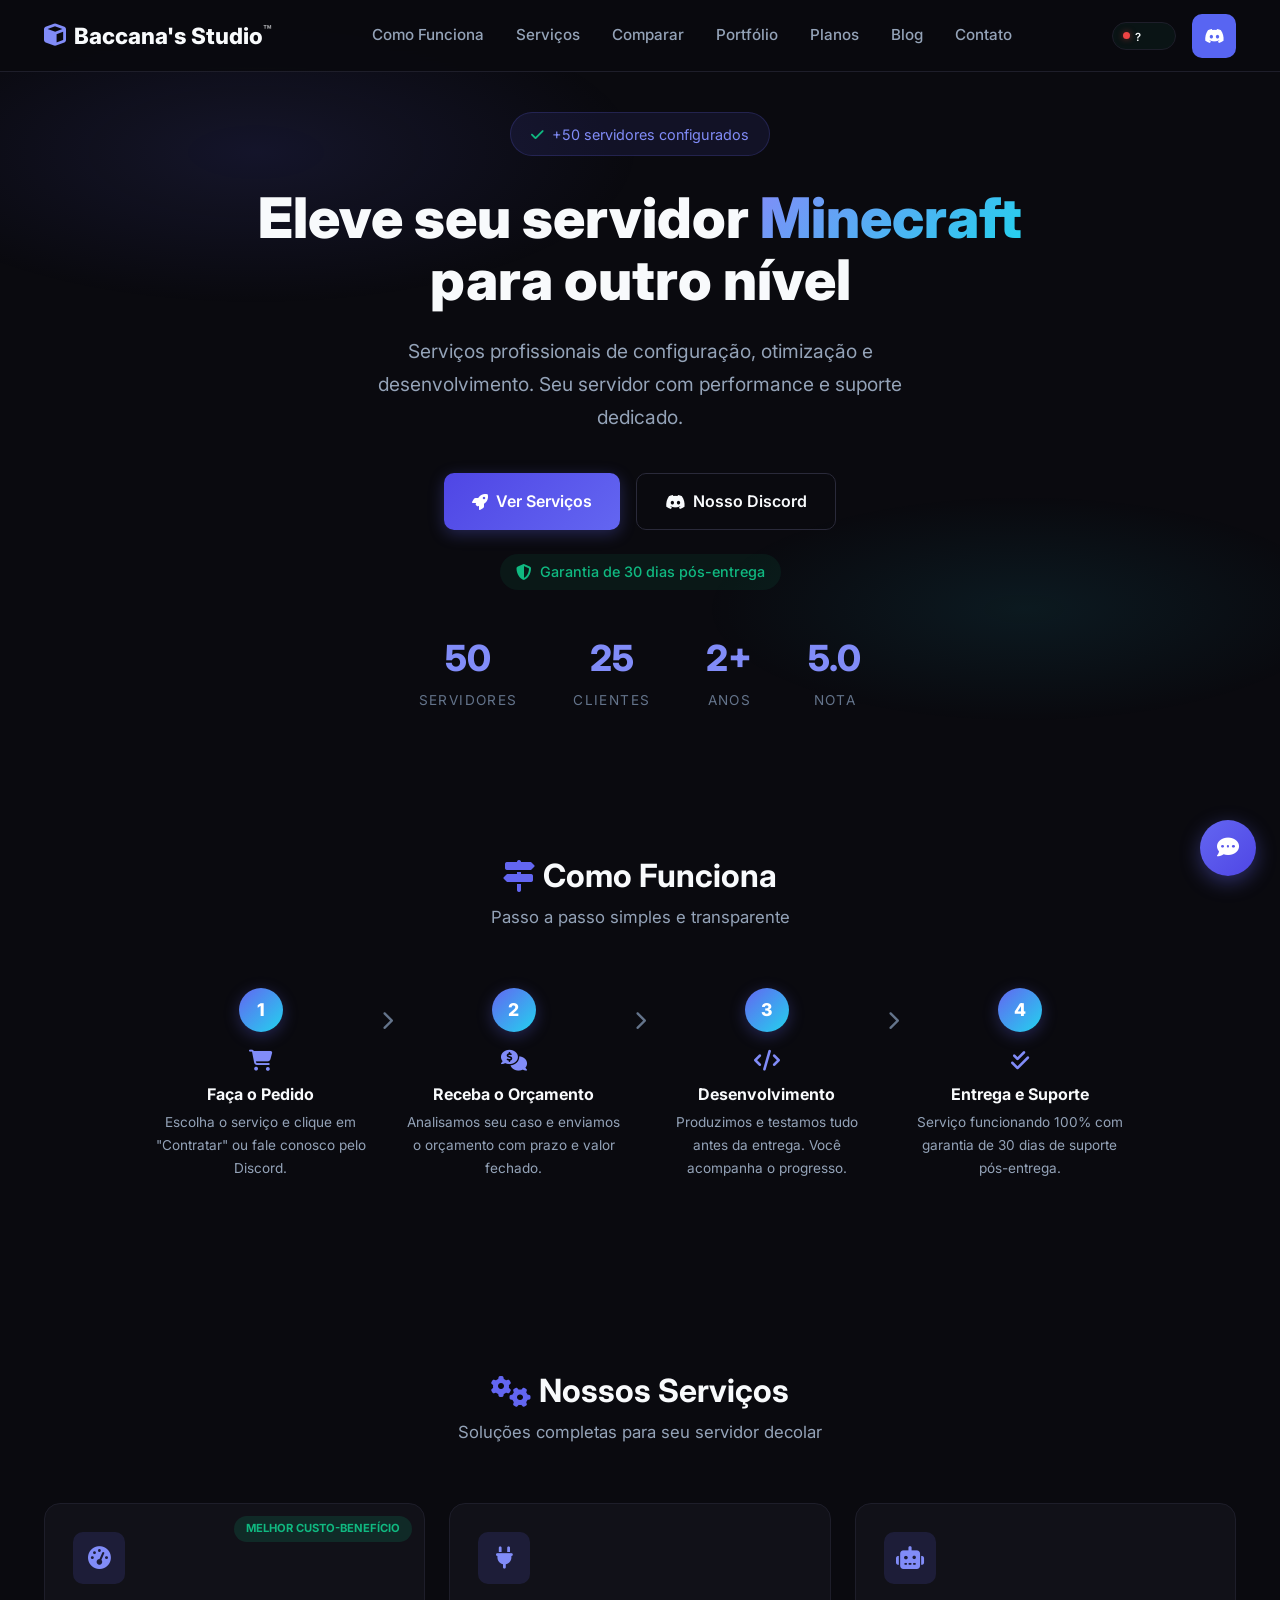
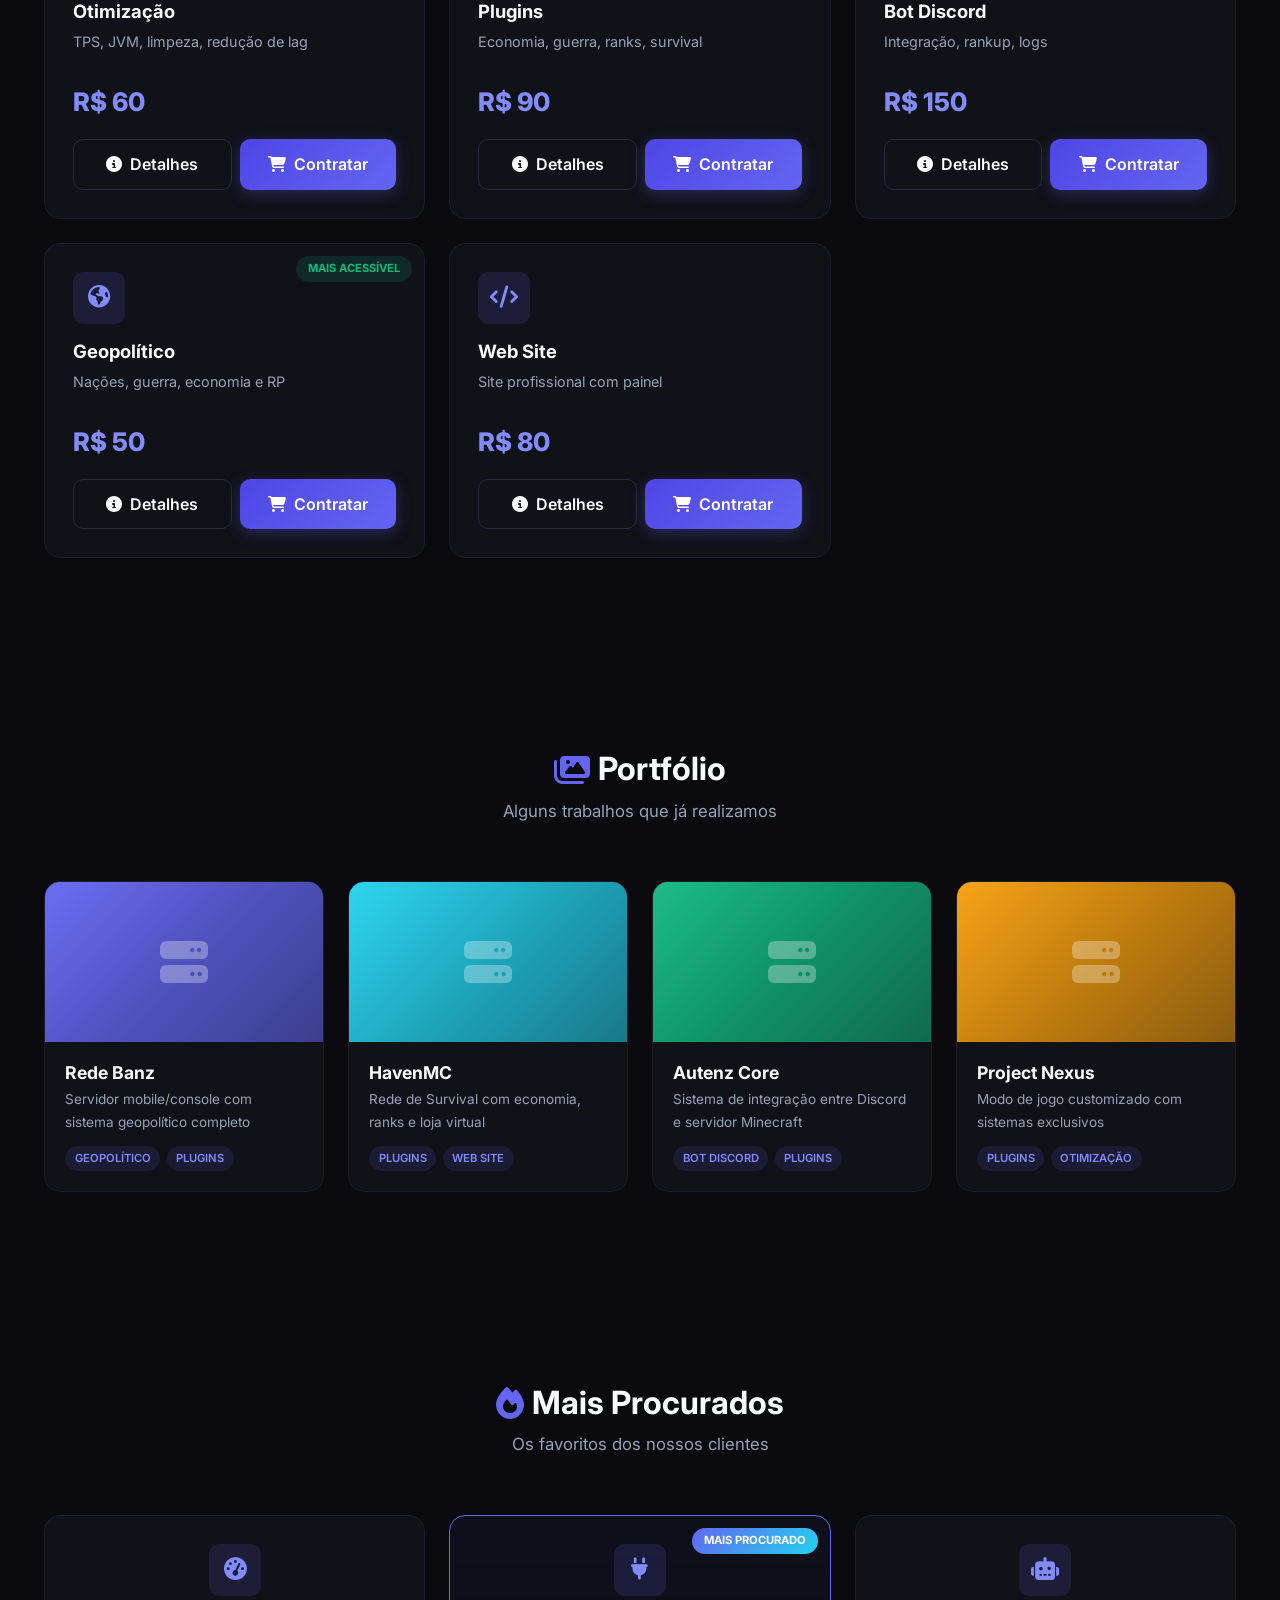
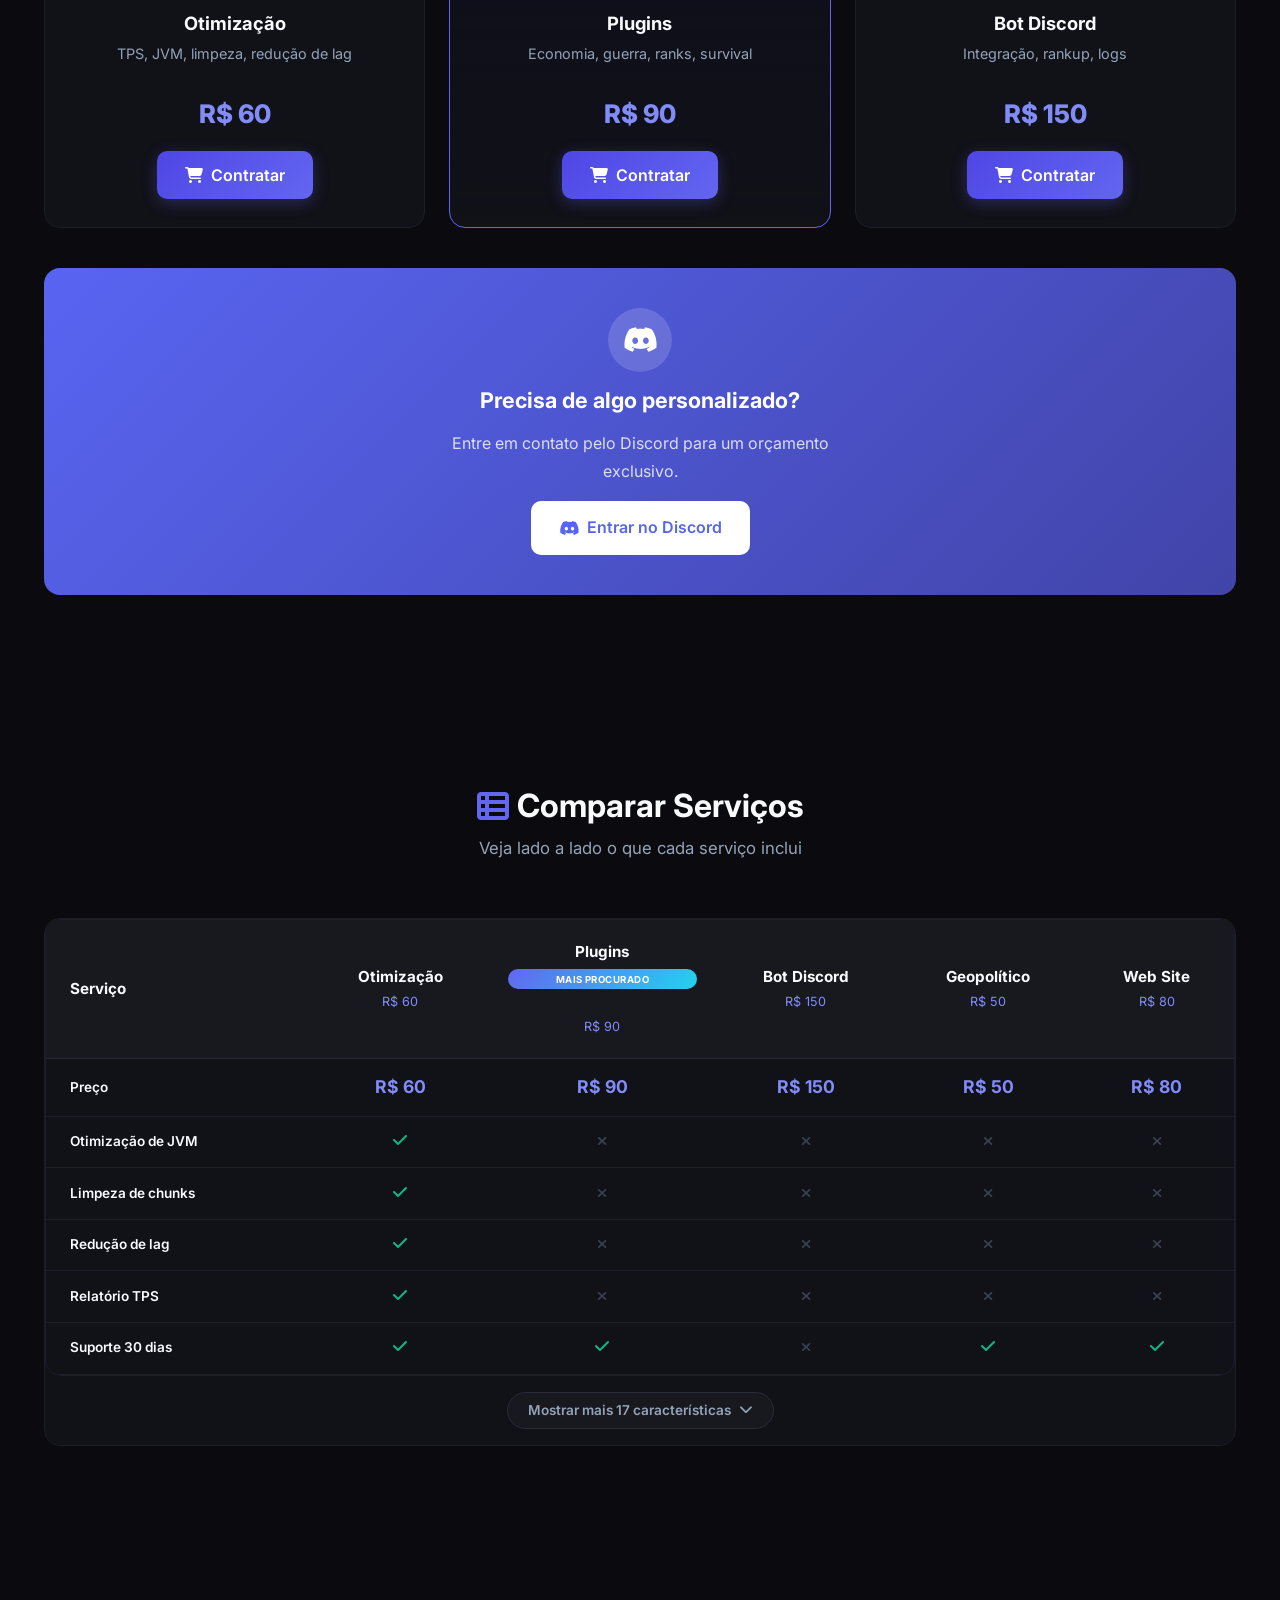
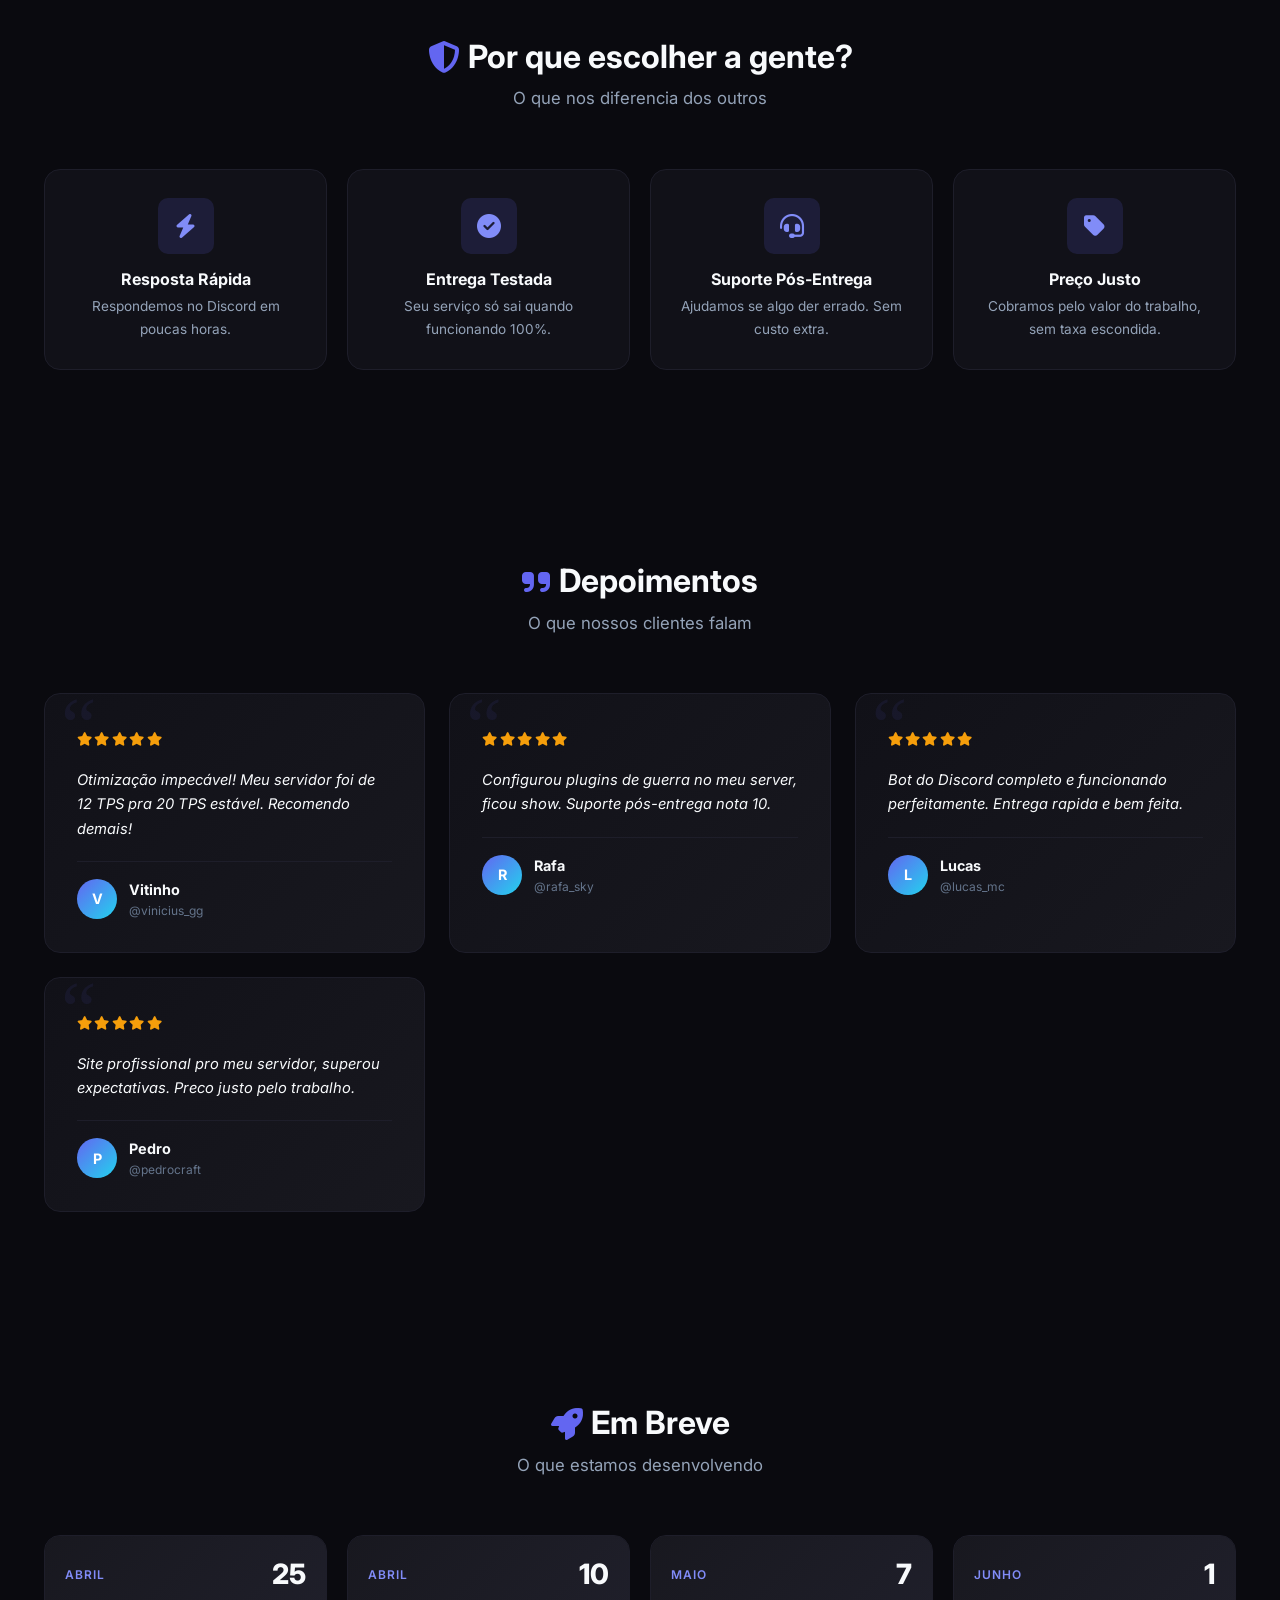
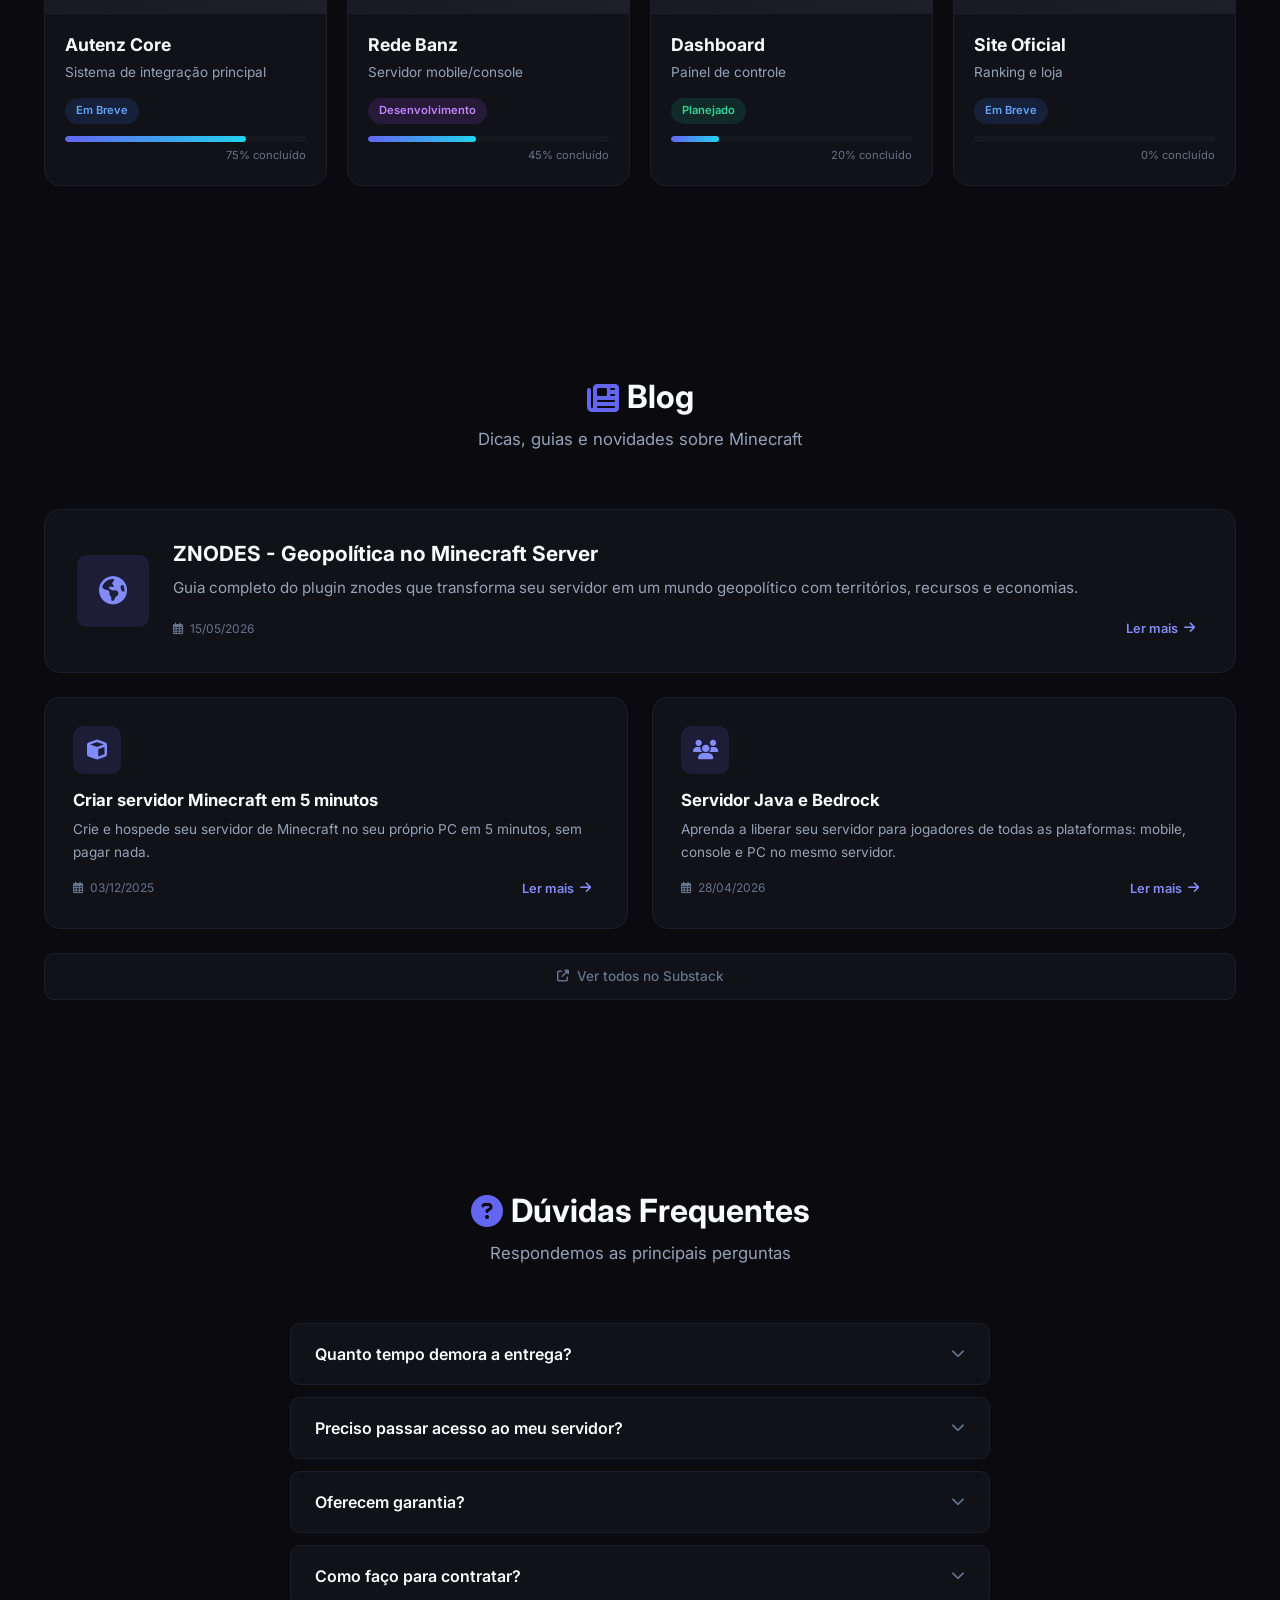
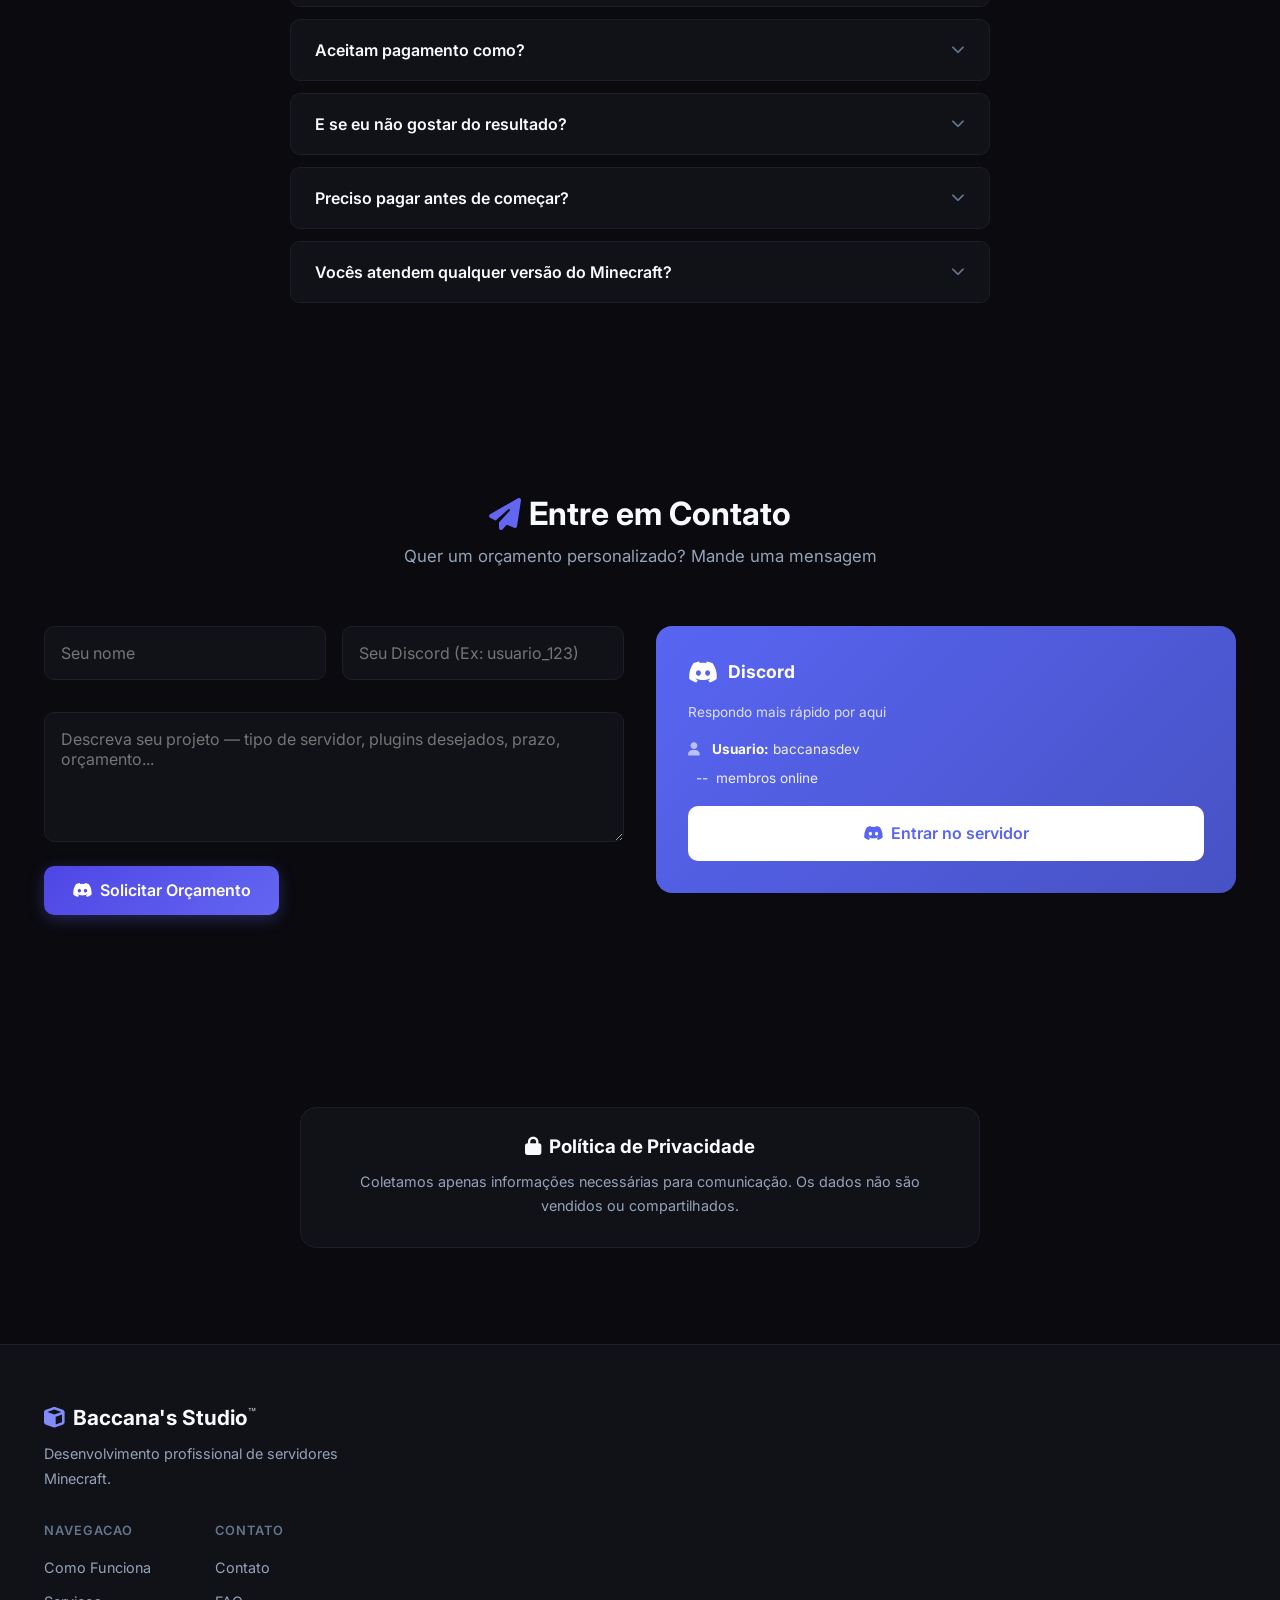
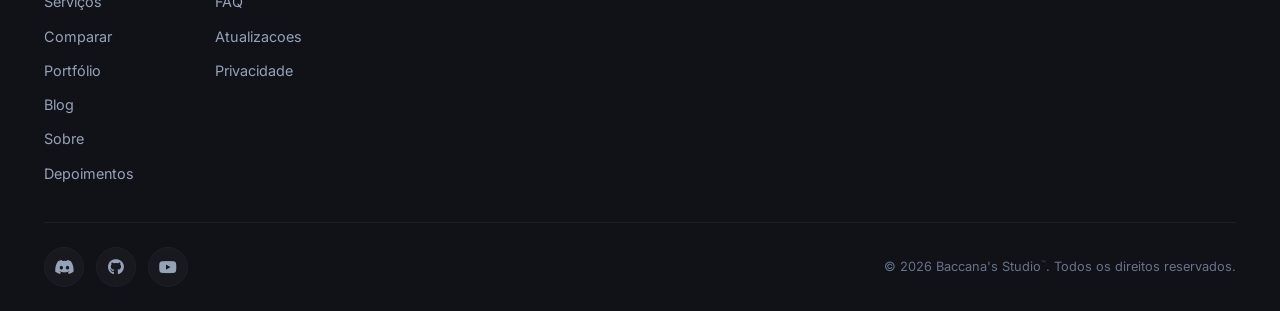
==== commit 84febbb9: "refactor: improve contato section, fix comparar table, remove destaque testemunha, disable promocao " ====
--- a/index.html
+++ b/index.html
@@ -271,7 +271,7 @@
     <div class="container">
       <div class="section-title">
         <h2><i class="fas fa-paper-plane"></i> Entre em Contato</h2>
-        <p>Quer um orçamento personalizado?</p>
+        <p>Quer um orçamento personalizado? Mande uma mensagem</p>
       </div>
       <div class="contato-grid">
         <form class="contact-form" id="contactForm">
@@ -282,33 +282,35 @@
             </div>
             <div class="form-group">
               <label for="discordId" class="sr-only">Seu Discord</label>
-              <input type="text" id="discordId" placeholder="Seu Discord" required>
+              <input type="text" id="discordId" placeholder="Seu Discord (Ex: usuario_123)" required>
             </div>
           </div>
           <div class="form-group">
             <label for="message" class="sr-only">Descreva seu projeto</label>
-            <textarea id="message" placeholder="Descreva seu projeto" required></textarea>
+            <textarea id="message" placeholder="Descreva seu projeto — tipo de servidor, plugins desejados, prazo, orçamento..." required></textarea>
           </div>
           <button type="submit" class="btn btn-primary" id="submitBtn">
             <i class="fab fa-discord"></i> Solicitar Orçamento
           </button>
         </form>
-        <div class="dc-widget-side" id="dcWidgetSide">
-          <div class="dc-widget-header">
+        <div class="contato-discord">
+          <div class="contato-discord-header">
             <i class="fab fa-discord"></i>
-            <h3>Servidor Discord</h3>
+            <span>Discord</span>
           </div>
-          <div class="dc-widget-members">
-            <div class="dc-widget-online">
+          <p class="contato-discord-text">Respondo mais rápido por aqui</p>
+          <div class="contato-discord-info">
+            <div class="contato-discord-info-item">
+              <i class="fas fa-user"></i>
+              <span><strong>Usuario:</strong> baccanasdev</span>
+            </div>
+            <div class="contato-discord-info-item">
               <span class="online-dot"></span>
-              <span id="dcMemberCount">--</span> membros online
+              <span id="dcMemberCountContato">--</span> <span>membros online</span>
             </div>
           </div>
-          <div class="dc-widget-preview" id="dcWidgetPreview">
-            <iframe id="dcIframe" src="https://discord.com/widget?id=&theme=dark" width="100%" height="360" allowtransparency="true" frameborder="0" sandbox="allow-popups allow-popups-to-escape-sandbox allow-same-origin allow-scripts" loading="lazy"></iframe>
-          </div>
-          <a href="https://discord.gg/x3sUtFxTdd" class="btn btn-primary" target="_blank" style="width:100%;justify-content:center">
-            <i class="fab fa-discord"></i> Entrar no Discord
+          <a href="https://discord.gg/x3sUtFxTdd" class="btn btn-discord-full" target="_blank">
+            <i class="fab fa-discord"></i> Entrar no servidor
           </a>
         </div>
       </div>
--- a/style.css
+++ b/style.css
@@ -261,23 +261,30 @@
 }
 
 /* CONTATO GRID */
-.contato-grid { display: grid; grid-template-columns: 1fr 320px; gap: 2rem; align-items: start; }
-.contact-form { max-width: 100%; margin: 0; }
-
-.dc-widget-side {
-  background: var(--surface); border: 1px solid var(--border);
-  border-radius: var(--radius); padding: 1.25rem; position: sticky; top: 90px;
-}
-.dc-widget-header { display: flex; align-items: center; gap: 0.6rem; margin-bottom: 1rem; }
-.dc-widget-header i { font-size: 1.5rem; color: #5865f2; }
-.dc-widget-header h3 { font-size: 1rem; }
-
-.dc-widget-members { margin-bottom: 0.75rem; }
-.dc-widget-online { display: flex; align-items: center; gap: 0.5rem; font-size: 0.85rem; color: var(--text-secondary); }
-.online-dot { width: 8px; height: 8px; background: var(--accent-emerald); border-radius: 50%; animation: pulse 2s infinite; display: inline-block; }
-
-.dc-widget-preview { border-radius: var(--radius-sm); overflow: hidden; margin-bottom: 0.75rem; background: var(--surface-light); }
-.dc-widget-preview iframe { display: block; }
+.contato-grid { display: grid; grid-template-columns: 1fr 1fr; gap: 2rem; align-items: start; }
+
+.contato-discord {
+  background: linear-gradient(135deg, #5865f2 0%, #4752c4 100%);
+  border-radius: var(--radius); padding: 2rem;
+  display: flex; flex-direction: column; gap: 1rem;
+  position: sticky; top: 90px;
+}
+.contato-discord-header {
+  display: flex; align-items: center; gap: 0.6rem;
+}
+.contato-discord-header i { font-size: 1.5rem; color: white; }
+.contato-discord-header span { font-size: 1.1rem; font-weight: 700; color: white; }
+
+.contato-discord-text { font-size: 0.85rem; color: rgba(255,255,255,0.8); line-height: 1.5; }
+
+.contato-discord-info { display: flex; flex-direction: column; gap: 0.5rem; }
+.contato-discord-info-item { display: flex; align-items: center; gap: 0.5rem; font-size: 0.85rem; color: rgba(255,255,255,0.9); }
+.contato-discord-info-item i { width: 16px; color: rgba(255,255,255,0.6); }
+.contato-discord-info-item strong { color: white; }
+
+.contato-discord .btn-discord-full {
+  background: white; color: #5865f2; margin-top: auto;
+}
 
 .services-grid, .plans-grid { display: grid; grid-template-columns: repeat(auto-fill, minmax(290px, 1fr)); gap: 1.5rem; }
 
@@ -390,31 +397,39 @@
 .feature-card p { font-size: 0.85rem; margin: 0; }
 
 .testimonials-grid {
-  display: grid; grid-template-columns: repeat(auto-fill, minmax(280px, 1fr)); gap: 1.5rem;
+  display: grid; grid-template-columns: repeat(auto-fill, minmax(300px, 1fr)); gap: 1.5rem;
 }
 
 .testimonial-card {
-  background: var(--surface); border: 1px solid var(--border-subtle); border-radius: var(--radius);
-  padding: 1.75rem; transition: var(--transition-bounce);
+  background: linear-gradient(135deg, var(--surface), var(--surface-light));
+  border: 1px solid var(--border-subtle); border-radius: var(--radius);
+  padding: 2rem; transition: var(--transition-bounce);
   opacity: 0; transform: translateY(20px);
+  position: relative; overflow: hidden;
+}
+.testimonial-card::before {
+  content: '\201c'; position: absolute; top: -0.5rem; left: 1rem;
+  font-size: 5rem; line-height: 1; color: var(--primary);
+  opacity: 0.08; font-family: Georgia, serif; pointer-events: none;
 }
 .testimonial-card.animate-in { animation: fadeInUp 0.7s cubic-bezier(0.16, 1, 0.3, 1) forwards; }
-.testimonial-card:hover { border-color: var(--primary); transform: translateY(-4px); box-shadow: var(--shadow-glow); }
+.testimonial-card:hover { border-color: var(--primary); transform: translateY(-4px) scale(1.01); box-shadow: var(--shadow-glow); }
 
 .testimonial-stars {
-  display: flex; gap: 0.25rem; margin-bottom: 1rem;
-}
-.testimonial-stars i { color: #f59e0b; font-size: 0.9rem; }
+  margin-bottom: 1rem; position: relative; z-index: 1;
+}
+.testimonial-stars i { color: #f59e0b; font-size: 0.85rem; margin-right: 0.15rem; }
 
 .testimonial-text {
-  font-size: 0.9rem; font-style: italic; margin-bottom: 1rem;
-  color: var(--text-secondary); line-height: 1.6;
-}
-.testimonial-text::before { content: '\201c'; }
-.testimonial-text::after { content: '\201d'; }
+  font-size: 0.92rem; line-height: 1.65; color: var(--text);
+  margin-bottom: 1.25rem; position: relative; z-index: 1;
+  font-style: italic;
+}
 
 .testimonial-author {
   display: flex; align-items: center; gap: 0.75rem;
+  padding-top: 1rem; border-top: 1px solid var(--border-subtle);
+  position: relative; z-index: 1;
 }
 .testimonial-avatar {
   width: 40px; height: 40px; border-radius: 50%;
@@ -422,9 +437,10 @@
   display: flex; align-items: center; justify-content: center;
   font-weight: 700; font-size: 0.9rem; color: white; flex-shrink: 0;
 }
+.testimonial-author div { display: flex; flex-direction: column; }
 .testimonial-author span { display: block; }
-.testimonial-name { font-weight: 600; font-size: 0.9rem; color: var(--text); }
-.testimonial-discord { font-size: 0.8rem; color: var(--text-muted); }
+.testimonial-name { font-weight: 700; font-size: 0.9rem; color: var(--text); }
+.testimonial-discord { font-size: 0.75rem; color: var(--text-muted); }
 
 .roadmap-timeline { display: grid; grid-template-columns: repeat(auto-fill, minmax(250px, 1fr)); gap: 1.25rem; }
 
@@ -460,7 +476,7 @@
 .status-planejado { background: rgba(16,185,129,0.15); color: #34d399; }
 
 .blog-grid {
-  display: grid; grid-template-columns: repeat(3, 1fr); gap: 1.5rem;
+  display: grid; grid-template-columns: 1fr 1fr; gap: 1.5rem;
 }
 .blog-grid > :first-child { grid-column: 1 / -1; }
 
@@ -855,7 +871,7 @@
 @media (max-width: 900px) {
   .features-grid { grid-template-columns: repeat(2, 1fr); }
   .contato-grid { grid-template-columns: 1fr; }
-  .dc-widget-side { position: static; }
+  .contato-discord { position: static; }
   .steps { flex-wrap: wrap; gap: 1.5rem 0; }
   .step { flex: 0 0 45%; }
   .step-connector { display: none; }
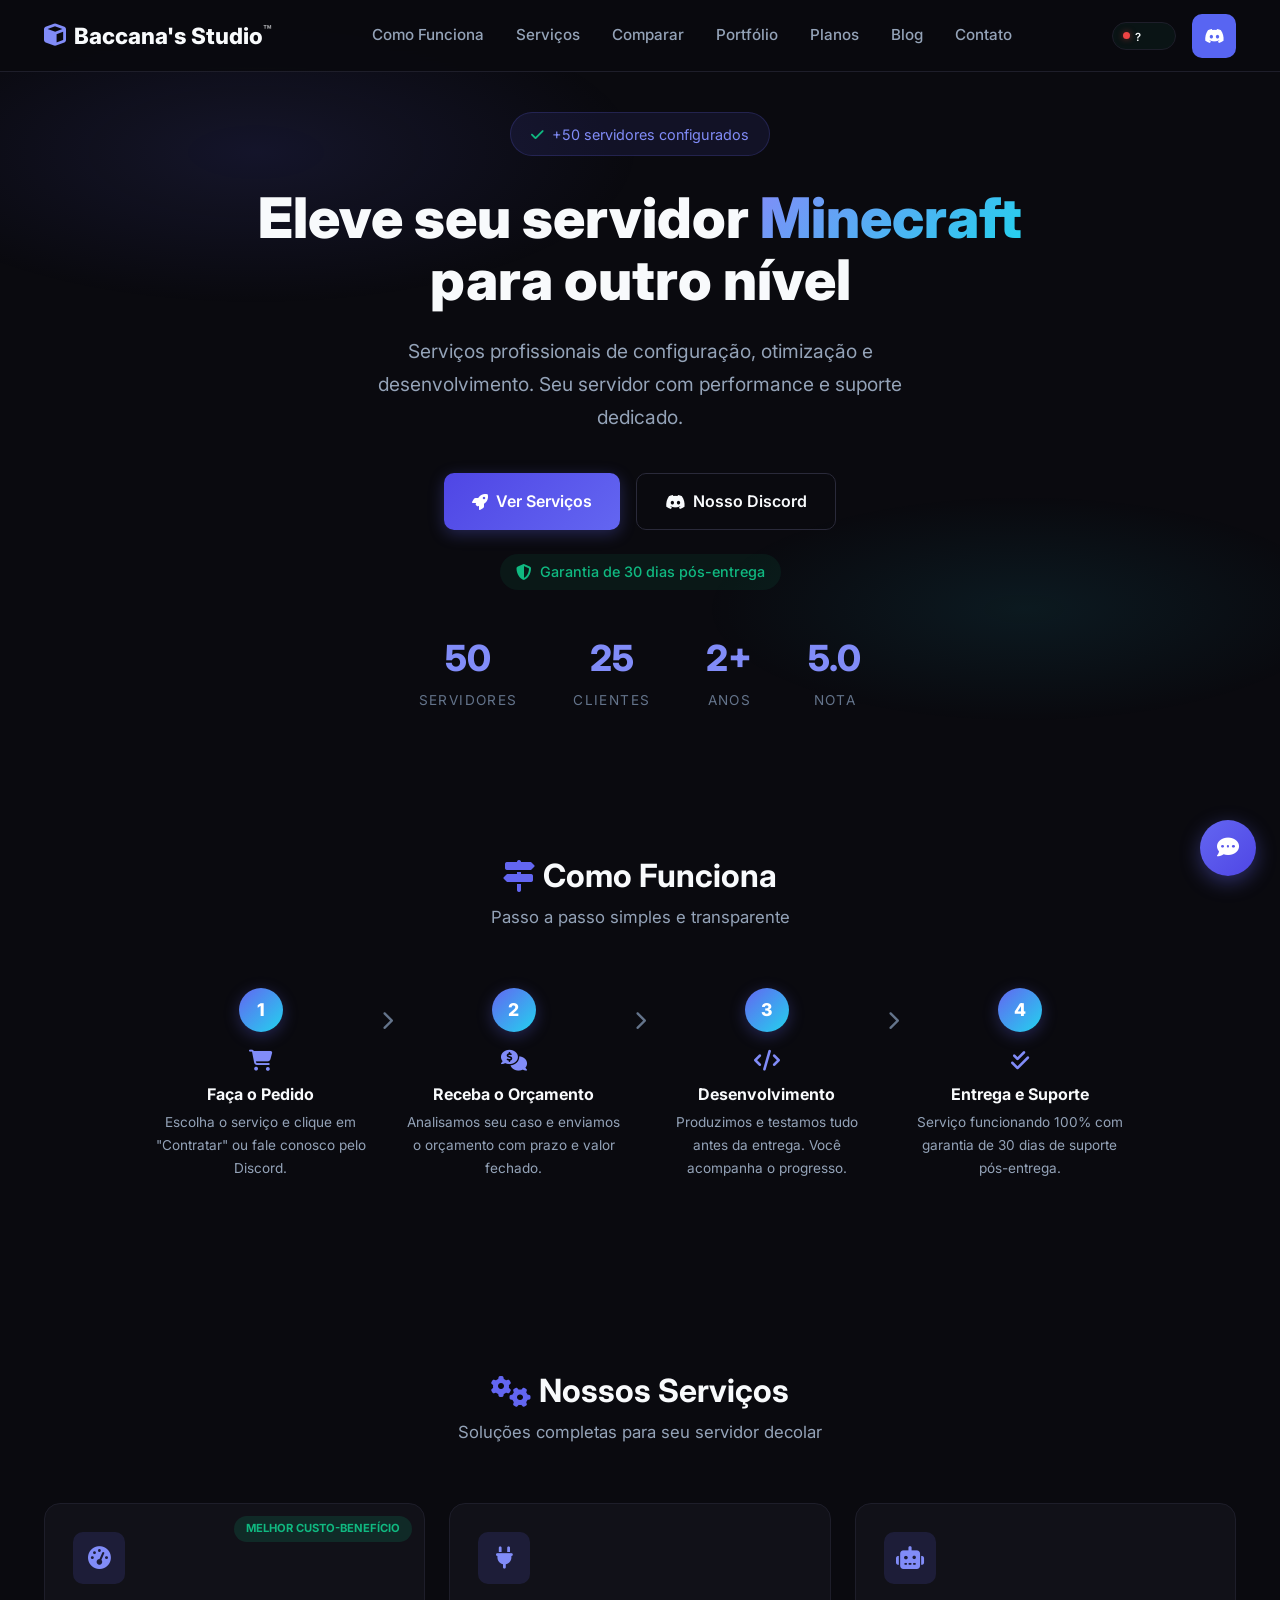
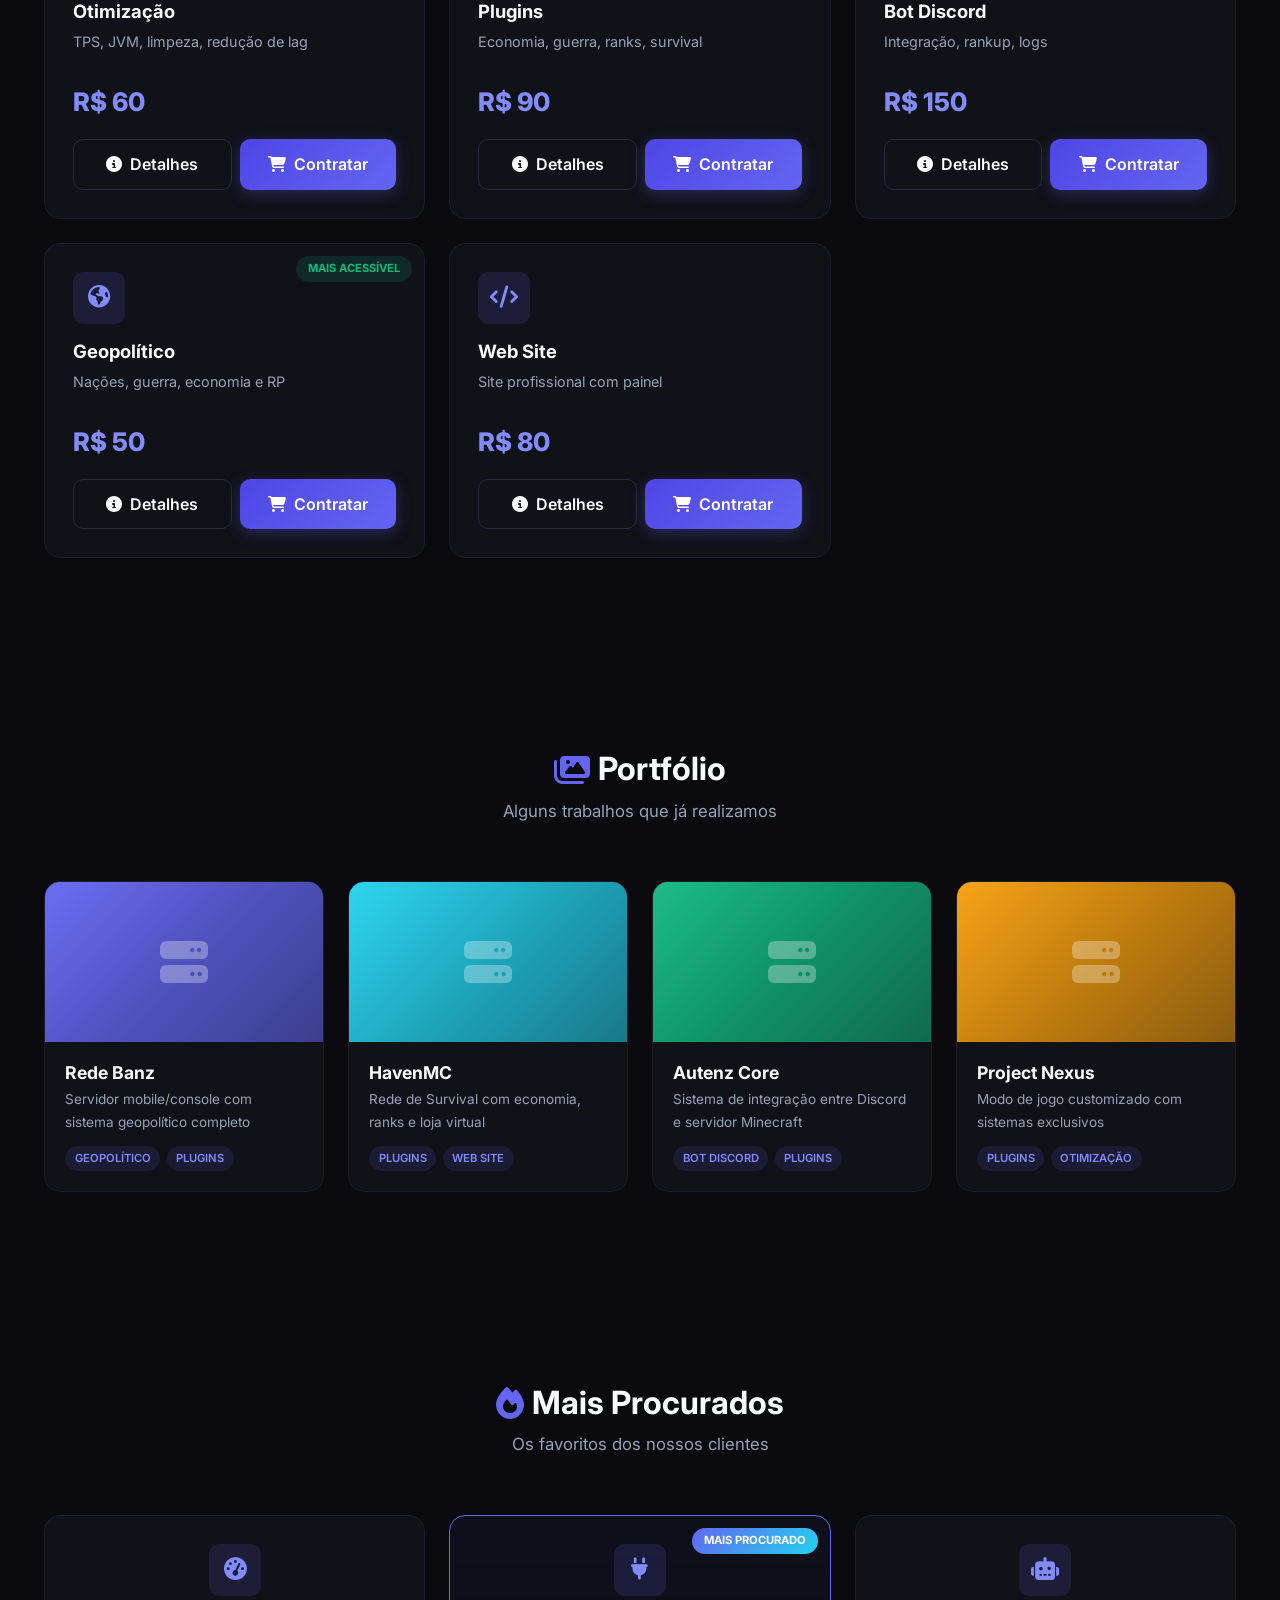
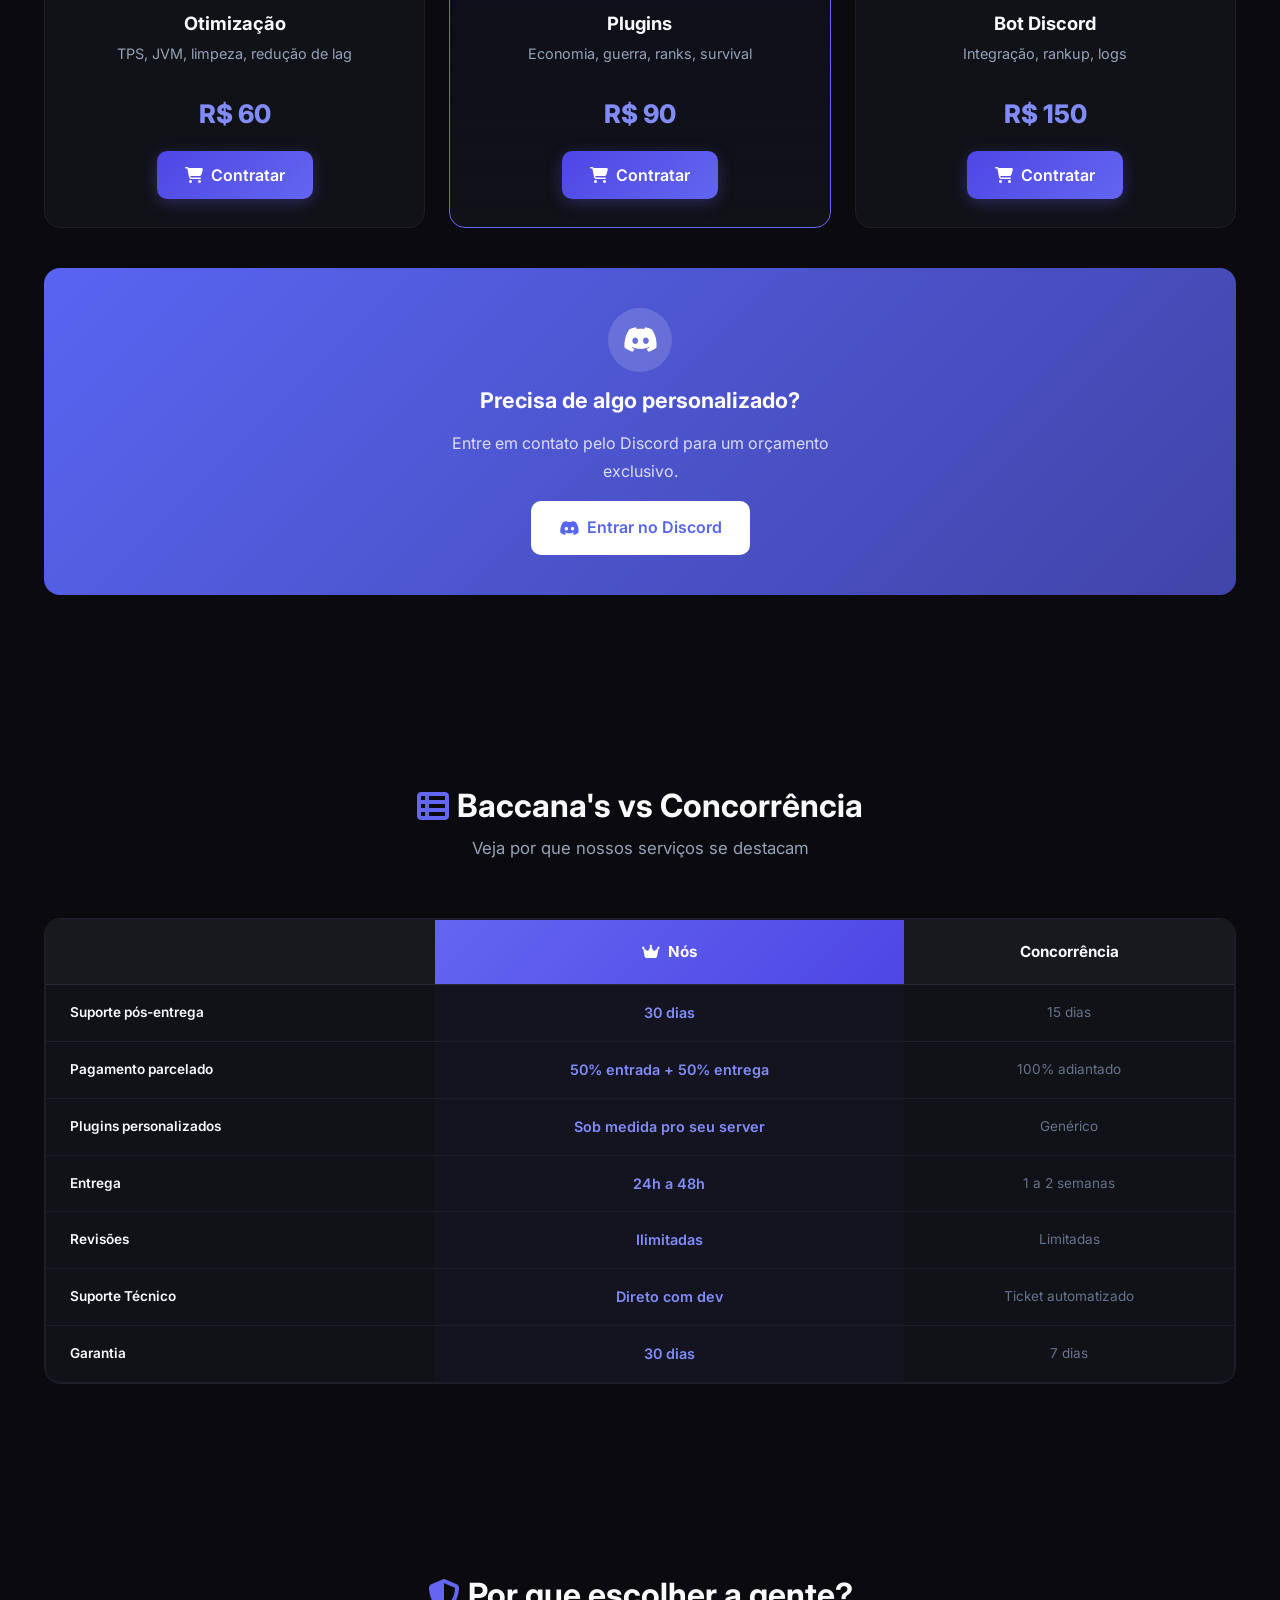
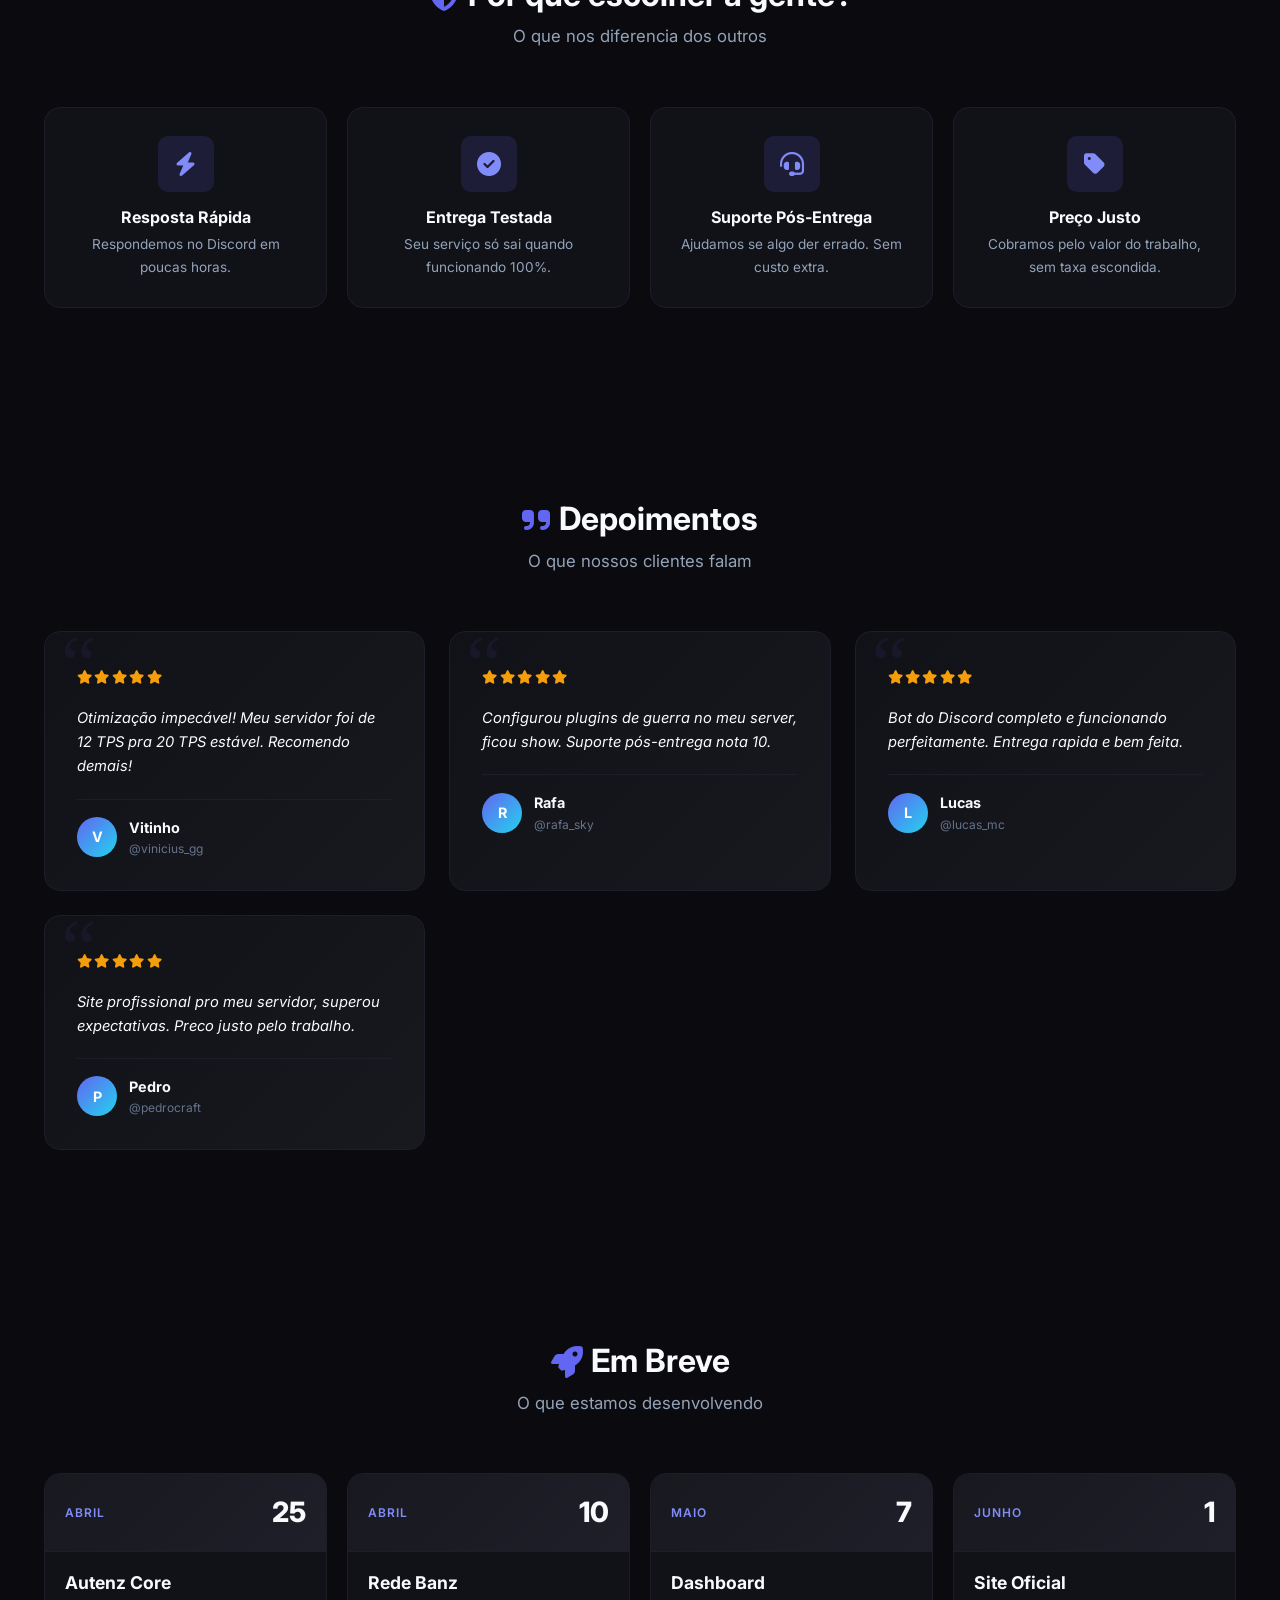
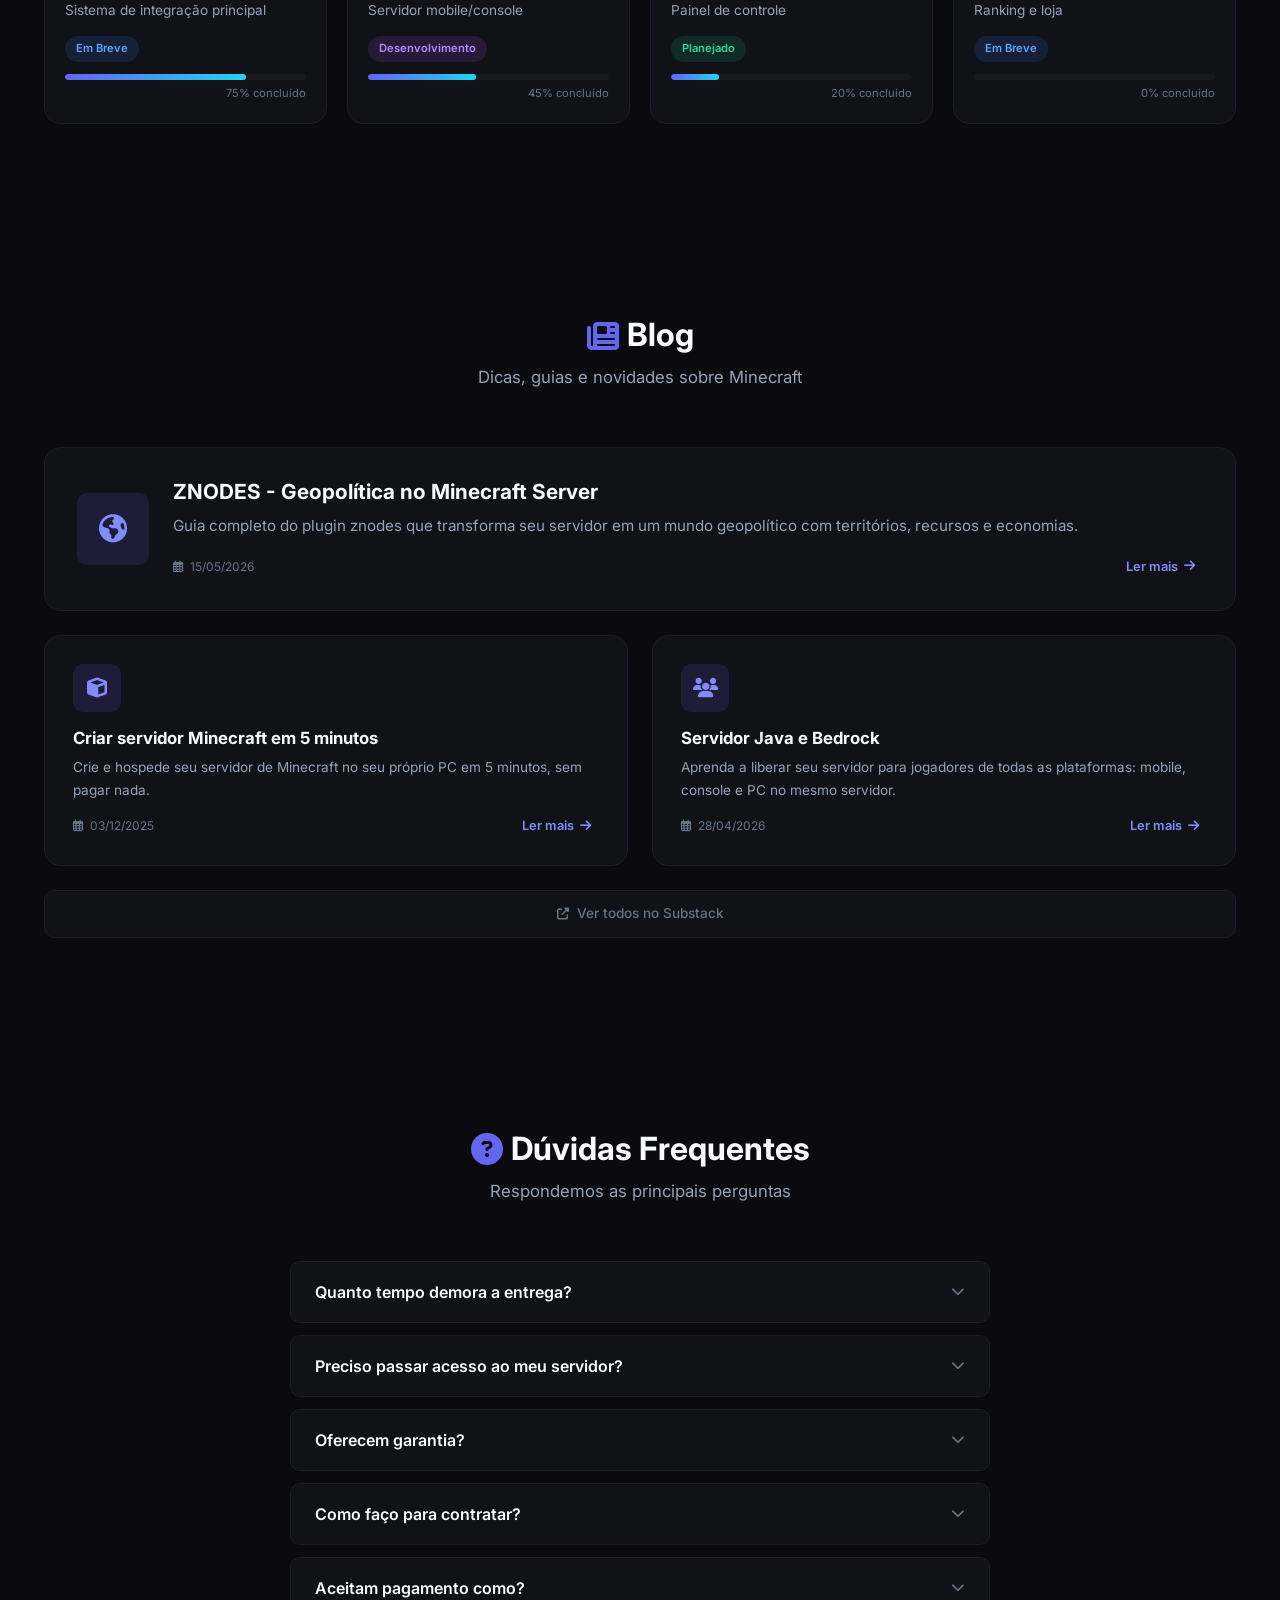
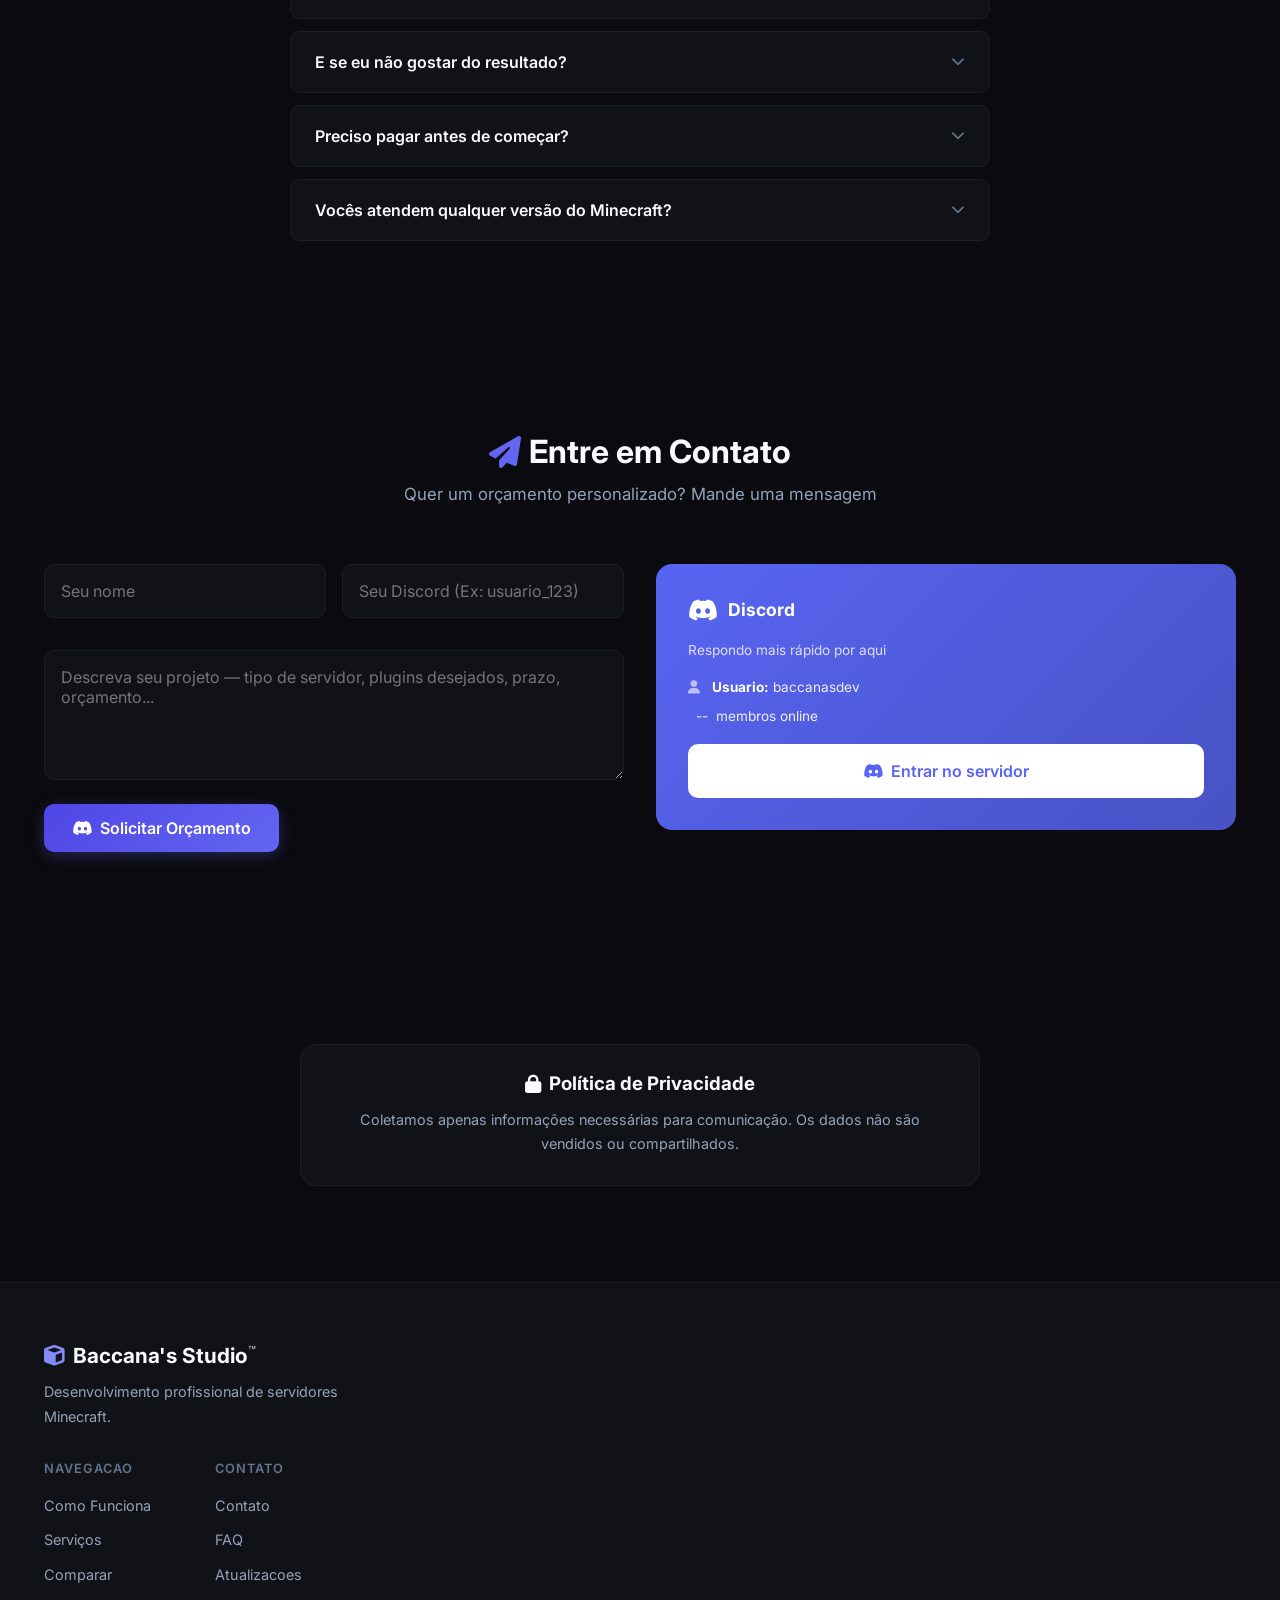
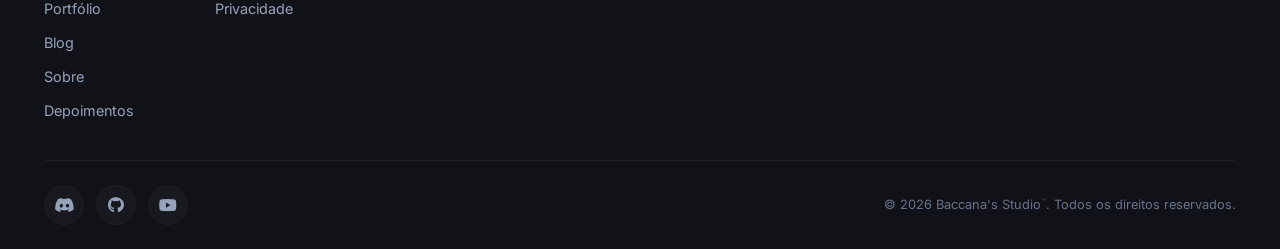
==== commit 0da851bf: "feat: competitor comparison table + mobile responsiveness improvements" ====
--- a/index.html
+++ b/index.html
@@ -187,8 +187,8 @@
   <section id="comparar">
     <div class="container">
       <div class="section-title">
-        <h2><i class="fas fa-table-list"></i> Comparar Serviços</h2>
-        <p>Veja lado a lado o que cada serviço inclui</p>
+        <h2><i class="fas fa-table-list"></i> Baccana's vs Concorrência</h2>
+        <p>Veja por que nossos serviços se destacam</p>
       </div>
       <div class="comparar-wrapper">
         <div class="comparar-table" id="compararTable"></div>
--- a/style.css
+++ b/style.css
@@ -544,28 +544,29 @@
 .comparar-table th {
   padding: 1.25rem 1rem; text-align: center; font-size: 0.95rem;
   background: var(--surface-light); border-bottom: 1px solid var(--border);
-  font-weight: 700; white-space: nowrap;
-}
-.comparar-table th:first-child { text-align: left; padding-left: 1.5rem; position: sticky; left: 0; background: var(--surface-light); z-index: 1; }
-.comparar-table th .plan-badge-sm {
-  display: block; font-size: 0.6rem; text-transform: uppercase; letter-spacing: 0.05em;
-  background: linear-gradient(135deg, var(--primary), var(--accent-cyan));
-  color: white; padding: 0.15rem 0.5rem; border-radius: 999px;
-  margin-top: 0.3rem;
-}
+  font-weight: 700;
+}
+.comparar-table th:first-child { text-align: left; padding-left: 1.5rem; }
+.comparar-table th:nth-child(2) { background: linear-gradient(135deg, var(--primary), var(--primary-dark)); color: white; }
+.comparar-table th:nth-child(2) i { margin-right: 0.35rem; }
+
 .comparar-table td {
-  padding: 0.9rem 1rem; text-align: center; font-size: 0.85rem;
+  padding: 1rem 1rem; text-align: center; font-size: 0.85rem;
   border-bottom: 1px solid var(--border-subtle); color: var(--text-secondary);
+  vertical-align: middle;
 }
 .comparar-table td:first-child {
   text-align: left; font-weight: 600; color: var(--text);
-  padding-left: 1.5rem; position: sticky; left: 0; background: var(--surface); z-index: 1;
-}
+  padding-left: 1.5rem;
+}
+.comparar-table td:nth-child(2) { background: rgba(99, 102, 241, 0.04); }
 .comparar-table tr:last-child td { border-bottom: none; }
-.comparar-table td i.fa-check { color: var(--accent-emerald); font-size: 1rem; }
-.comparar-table td i.fa-times { color: var(--text-muted); font-size: 0.85rem; opacity: 0.5; }
+
+.cmp-nos { color: var(--primary-light); font-weight: 600; font-size: 0.9rem; }
+.cmp-eles { color: var(--text-muted); font-size: 0.85rem; }
+
 .comparar-table tr:hover td { background: rgba(99, 102, 241, 0.03); }
-.comparar-table tr:hover td:first-child { background: var(--surface); }
+.comparar-table tr:hover td:nth-child(2) { background: rgba(99, 102, 241, 0.08); }
 
 .comparar-table tr.comparar-hidden { display: none; }
 .comparar-table-footer { text-align: center; padding: 1rem; background: var(--surface); }
@@ -875,6 +876,8 @@
   .steps { flex-wrap: wrap; gap: 1.5rem 0; }
   .step { flex: 0 0 45%; }
   .step-connector { display: none; }
+  .comparar-table th { font-size: 0.85rem; padding: 1rem 0.75rem; }
+  .comparar-table td { padding: 0.75rem; font-size: 0.8rem; }
 }
 
 @media (max-width: 768px) {
@@ -896,6 +899,17 @@
   .footer-links { flex-direction: column; gap: 1.5rem; }
   .footer-bottom { flex-direction: column; text-align: center; }
   .form-row { grid-template-columns: 1fr; }
+
+  section { padding: 4rem 0; }
+  .section-title { margin-bottom: 2.5rem; }
+  .section-title h2 { font-size: 1.5rem; }
+  .services-grid, .plans-grid { grid-template-columns: 1fr; }
+  .hero-stats { flex-wrap: wrap; justify-content: center; }
+  .portfolio-grid { grid-template-columns: 1fr; }
+  .contato-grid { gap: 1.5rem; }
+  .discord-box { padding: 1.75rem; }
+  .comparar-wrapper { margin: 0 -1rem; }
+  .comparar-wrapper .comparar-table { border-radius: 0; }
 }
 
 @media (max-width: 480px) {
@@ -912,6 +926,19 @@
   .article-body { padding: 0.25rem 1.25rem 1.5rem; font-size: 0.92rem; }
   .server-badge { display: none; }
   .hero-promo { width: 90px; right: -10px; top: -5px; }
+
+  .container { padding: 0 1rem; }
+  section { padding: 3rem 0; }
+  .hero { padding: 5rem 0 2rem; }
+  .testimonial-card { padding: 1.5rem; }
+  .service-card, .plan-card { padding: 1.25rem; }
+  .blog-card { padding: 1.25rem; }
+  .blog-card-btn { font-size: 0.75rem; }
+  .section-title h2 { font-size: 1.3rem; }
+  .back-to-top { width: 40px; height: 40px; font-size: 0.95rem; bottom: 1rem; left: 1rem; }
+  .contato-grid { gap: 1rem; }
+  .comparar-table th { font-size: 0.75rem; padding: 0.75rem 0.5rem; }
+  .comparar-table td { padding: 0.6rem 0.5rem; font-size: 0.75rem; }
 }
 
 @media (prefers-reduced-motion: reduce) {
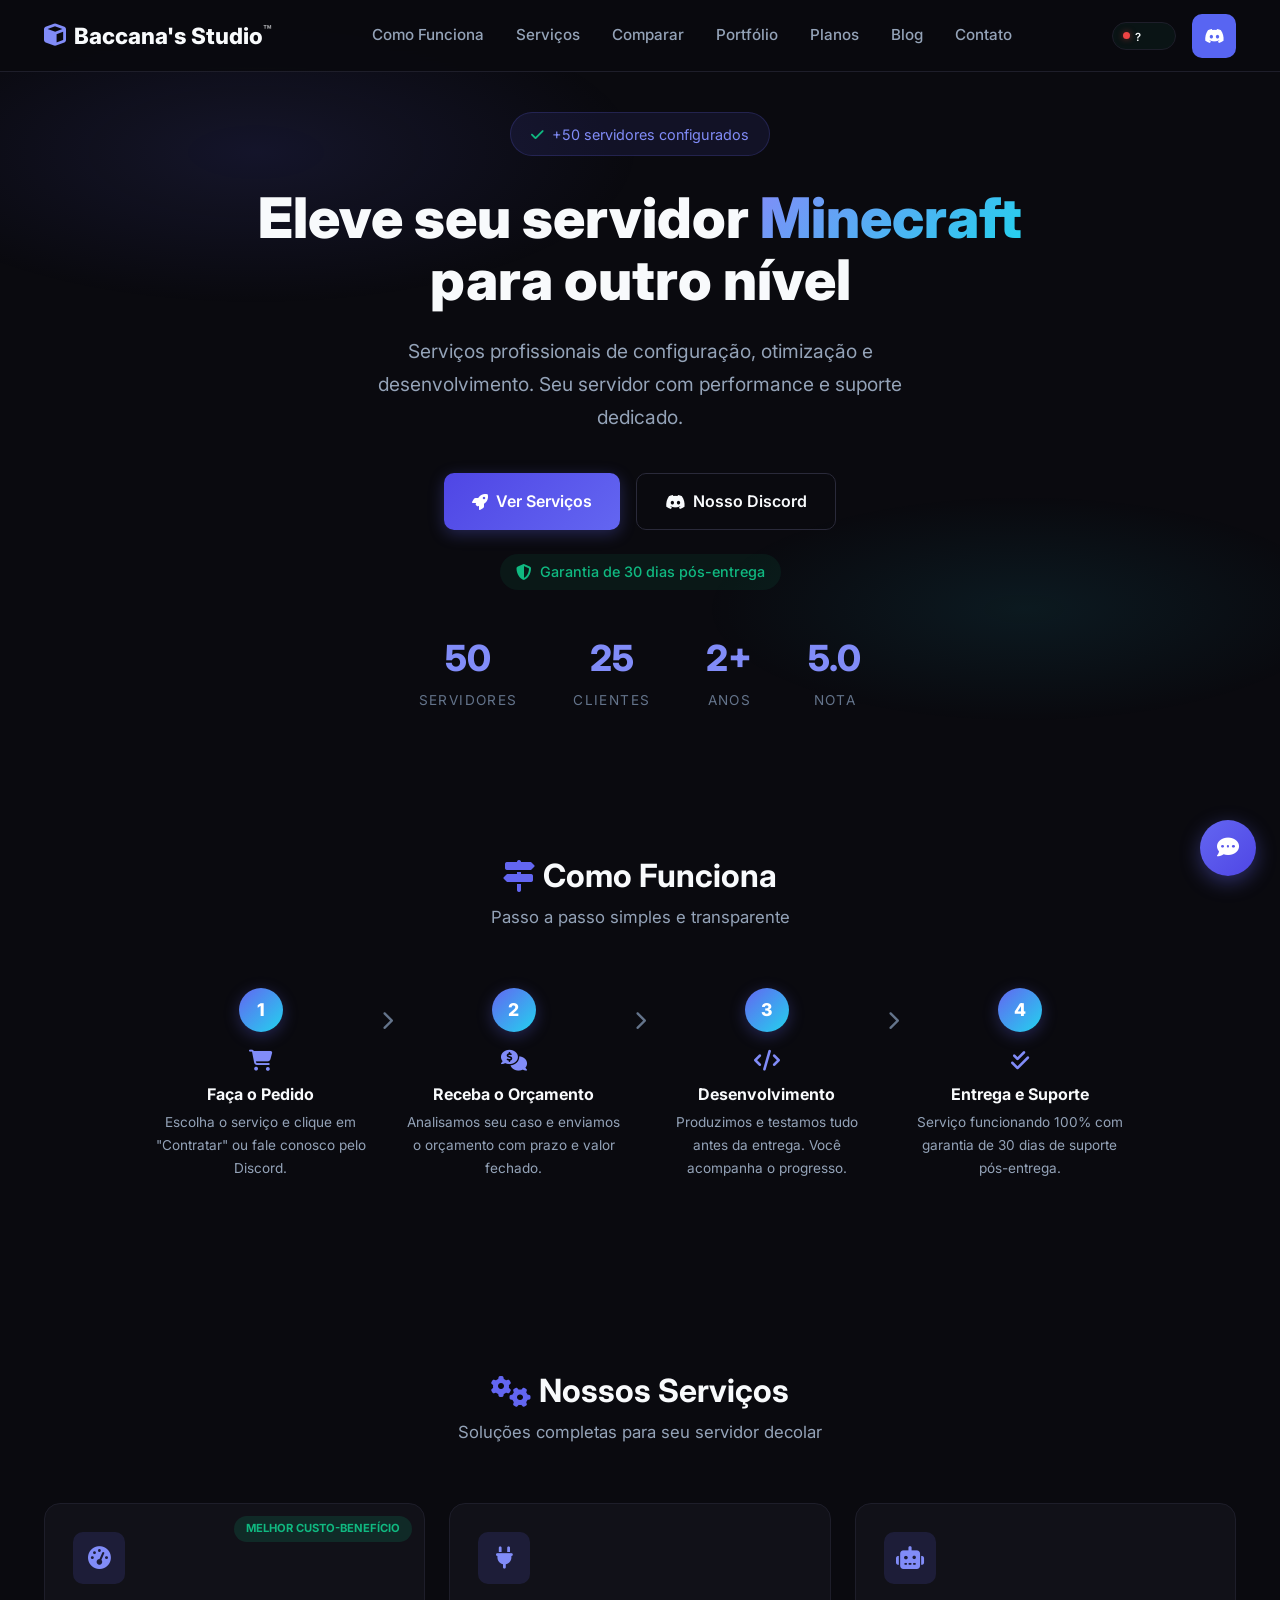
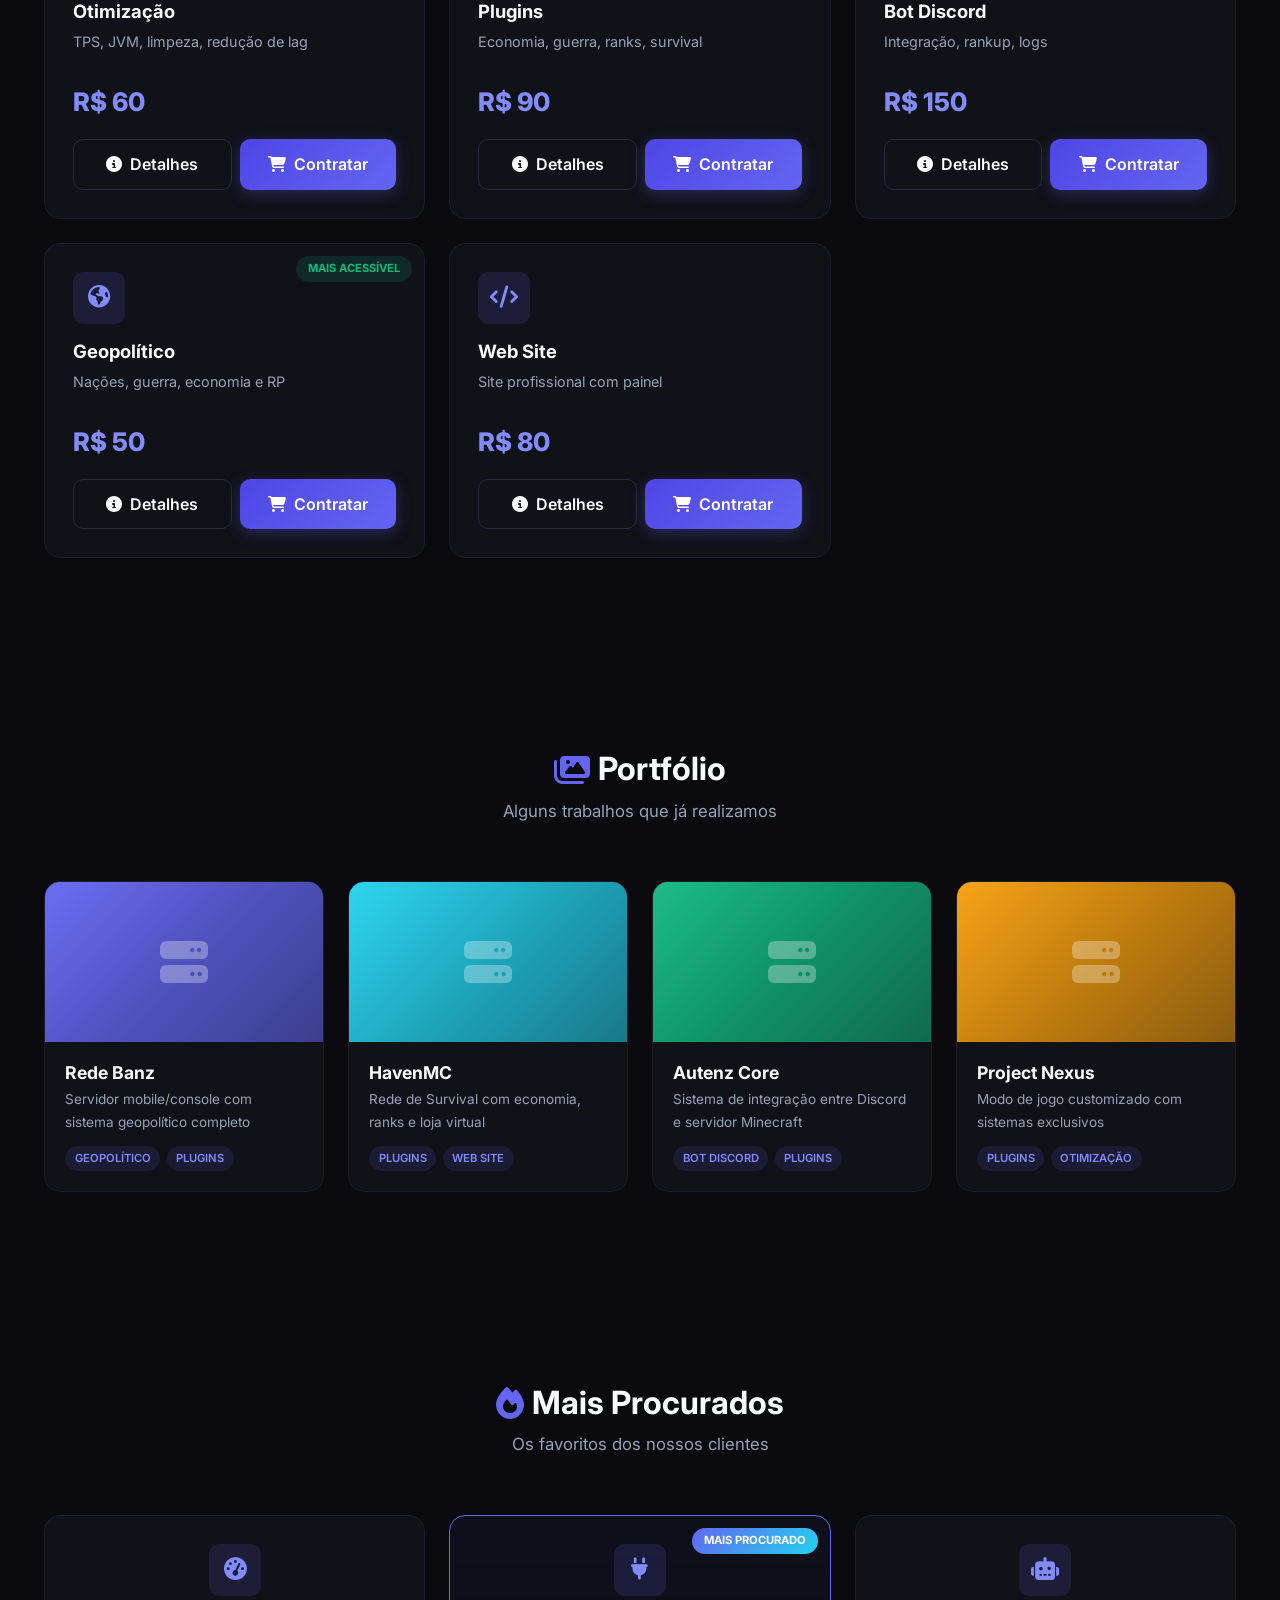
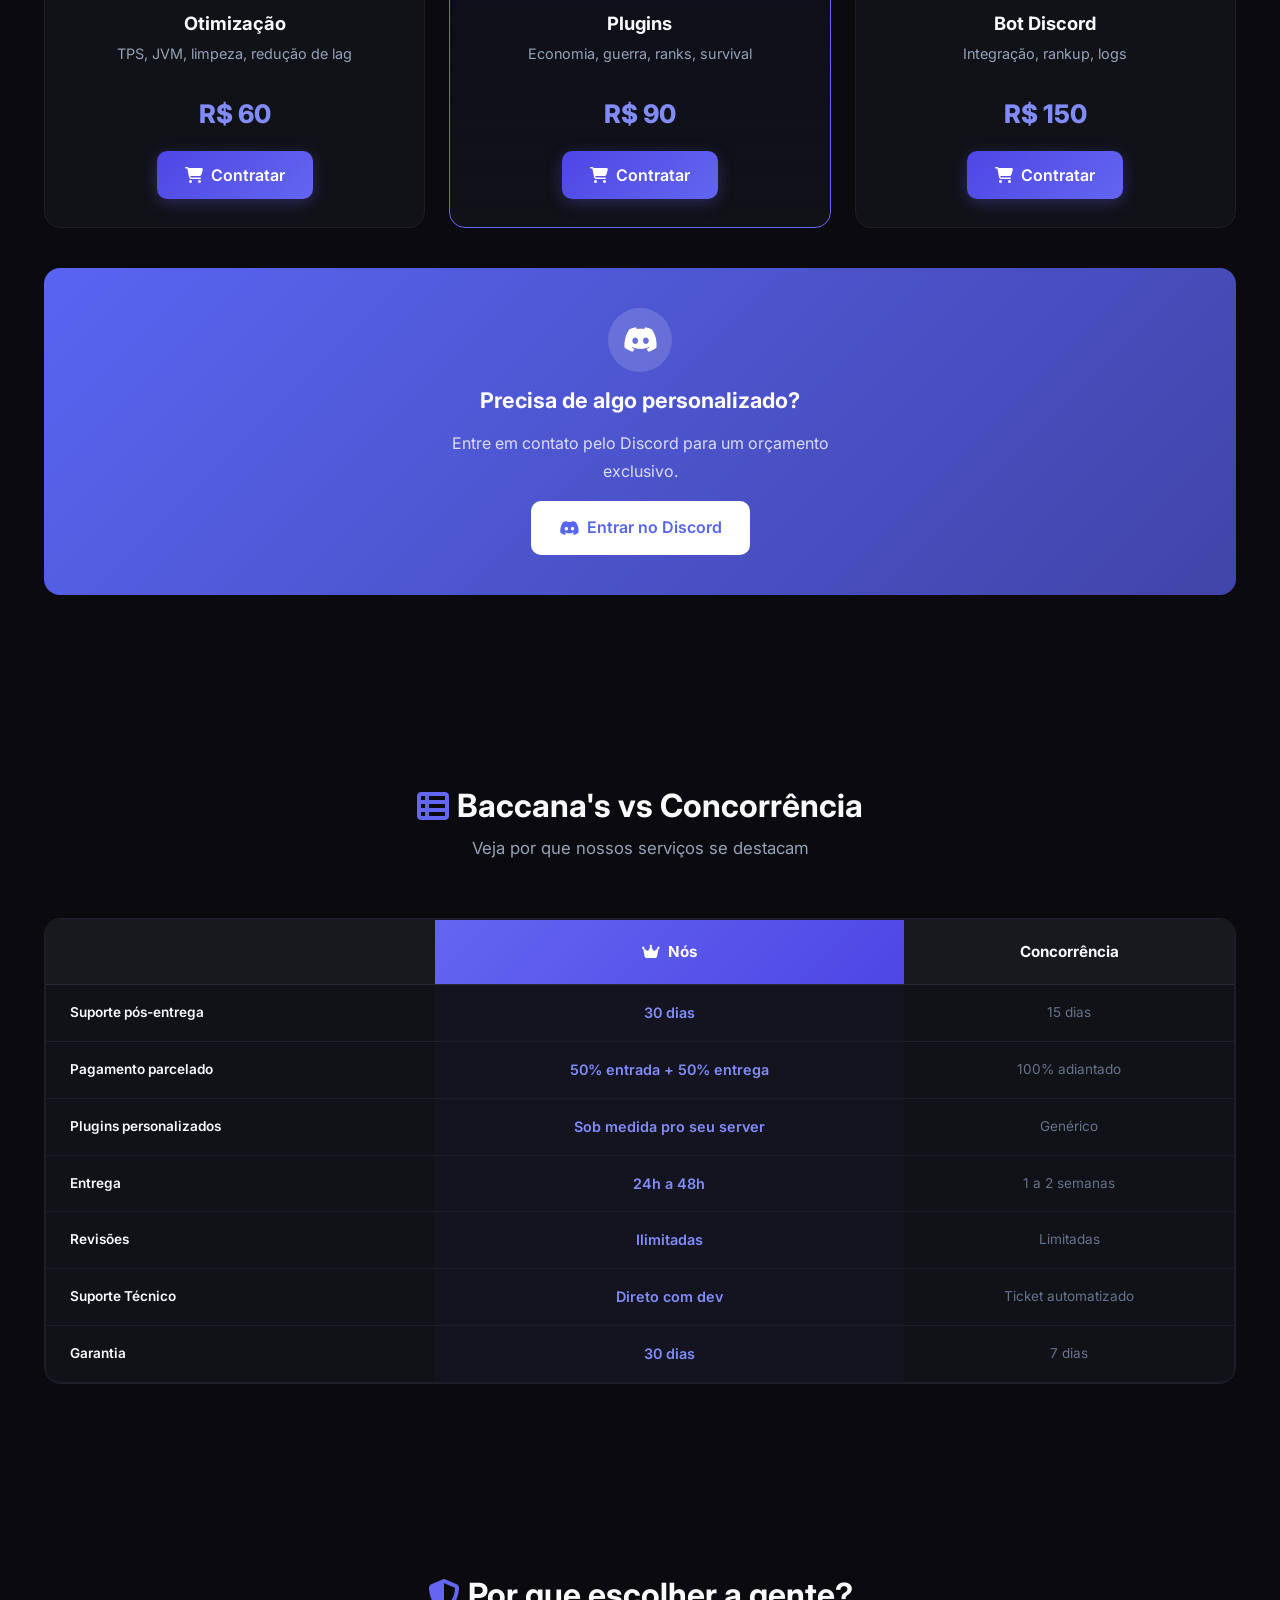
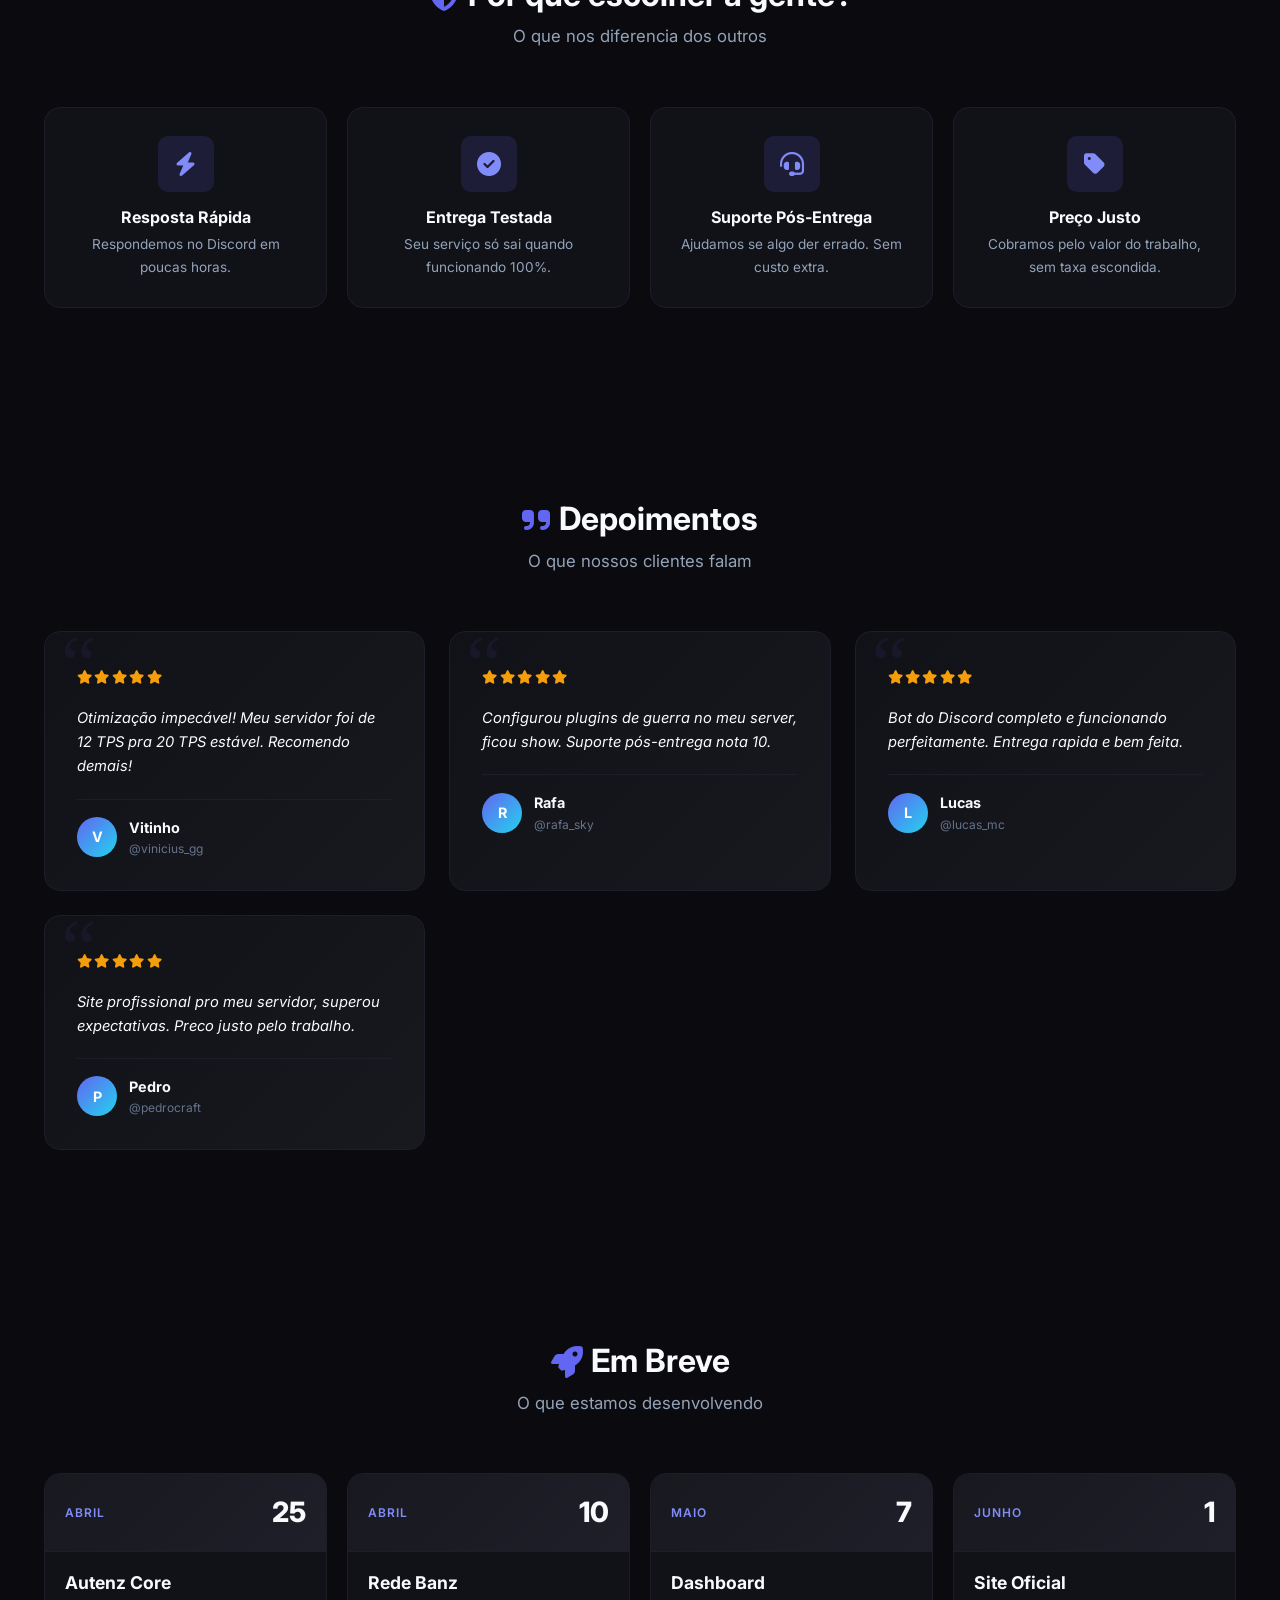
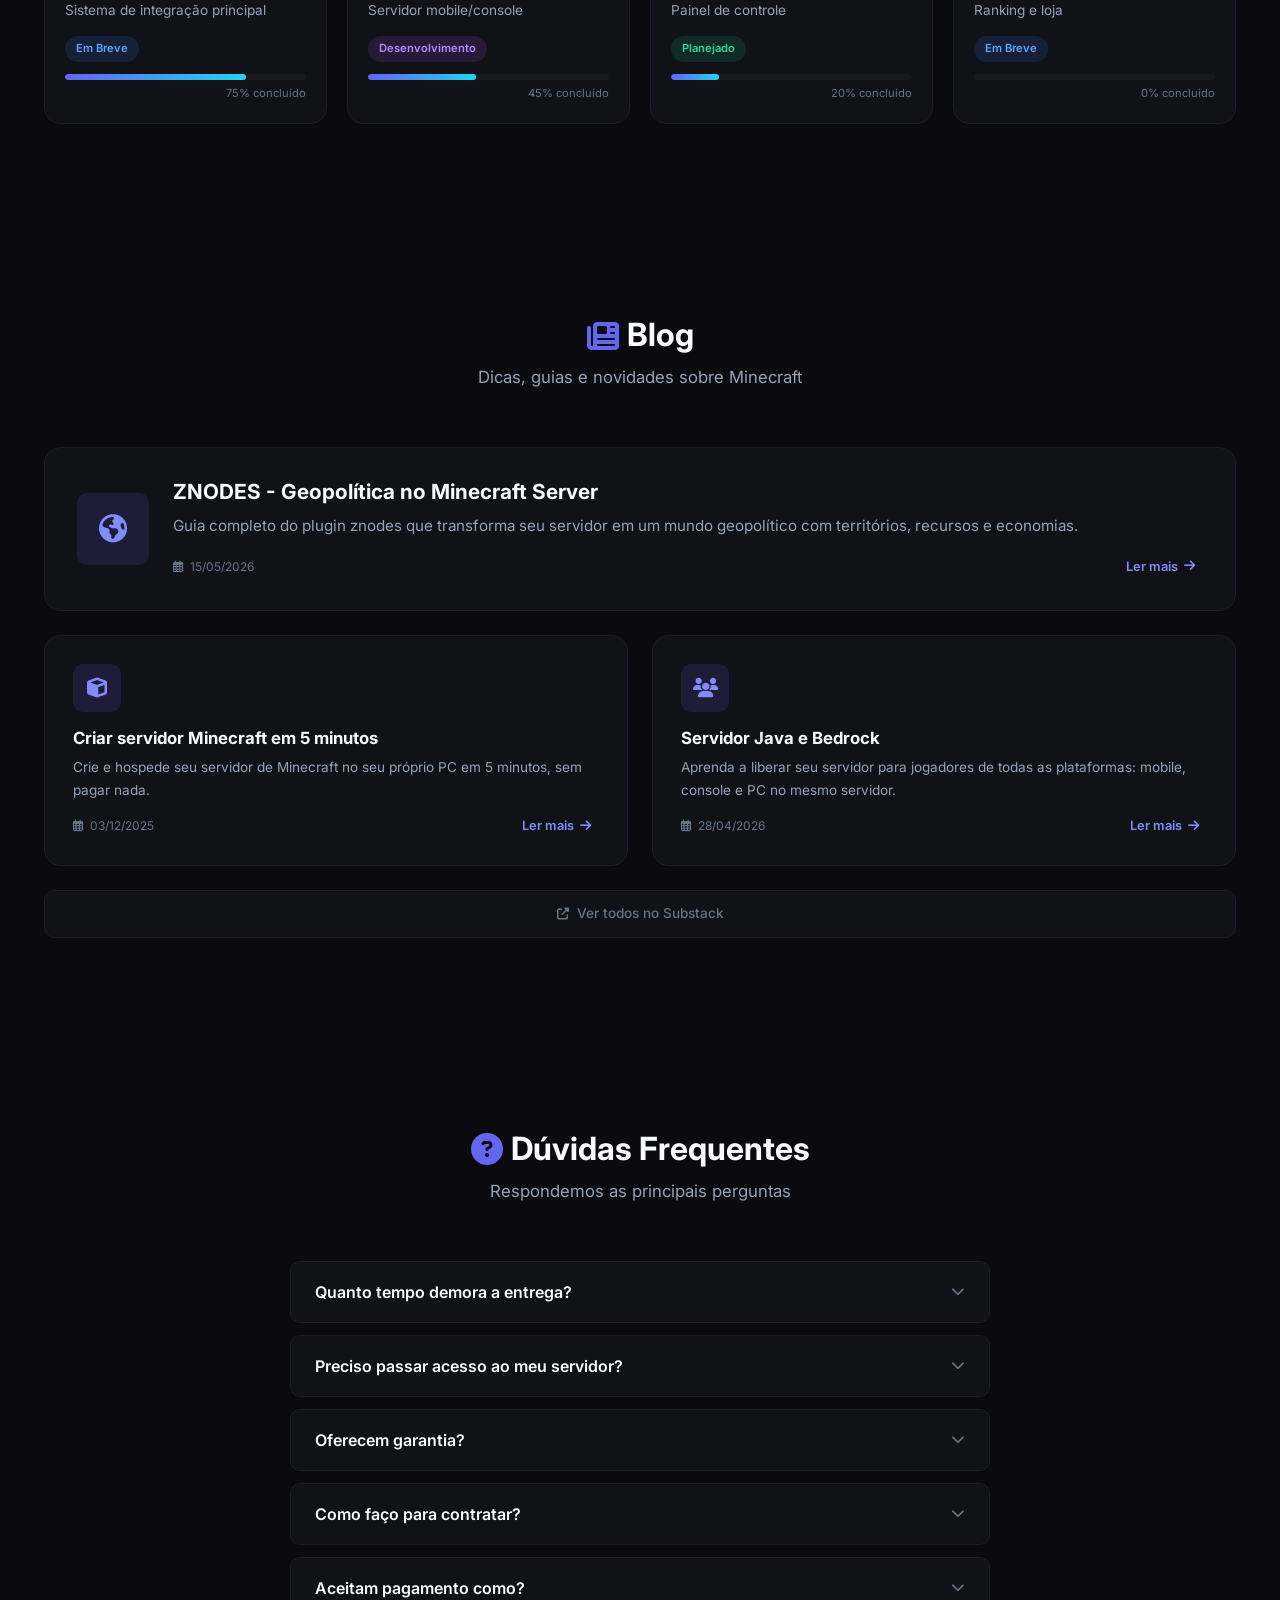
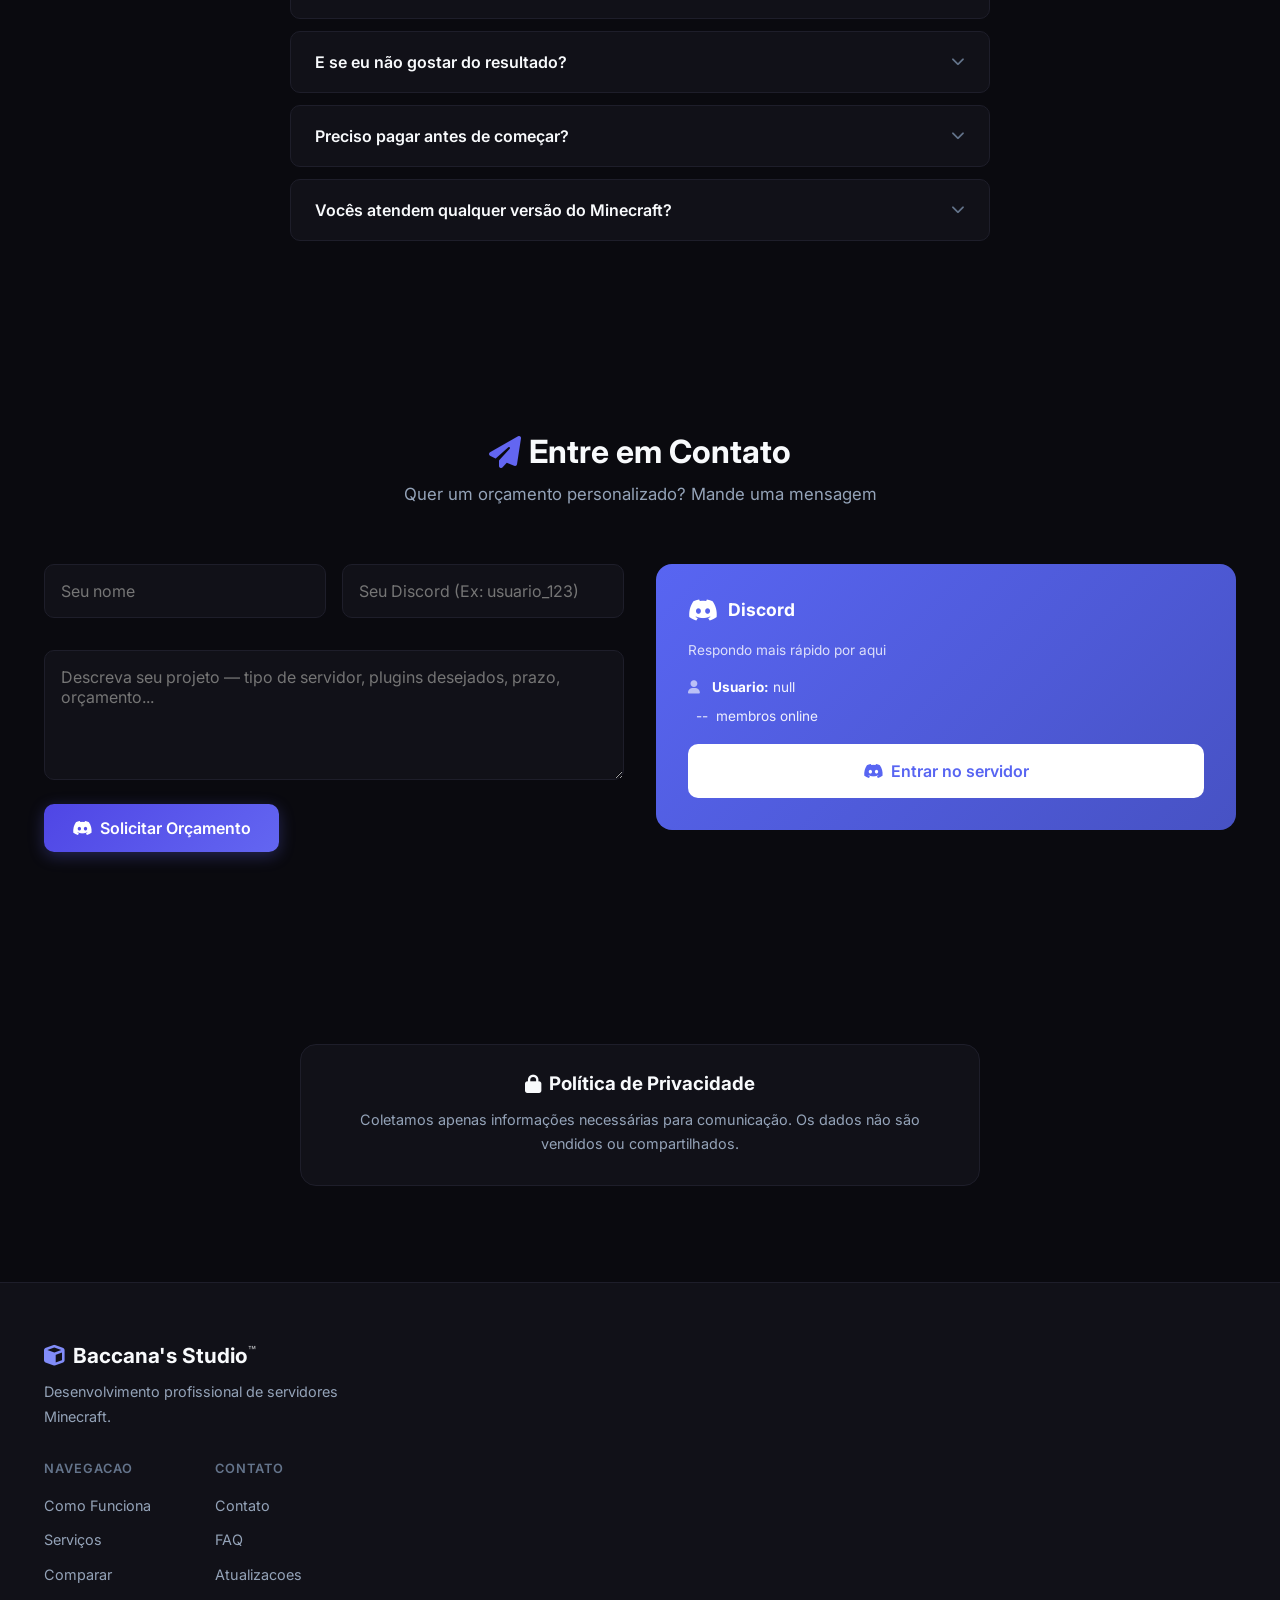
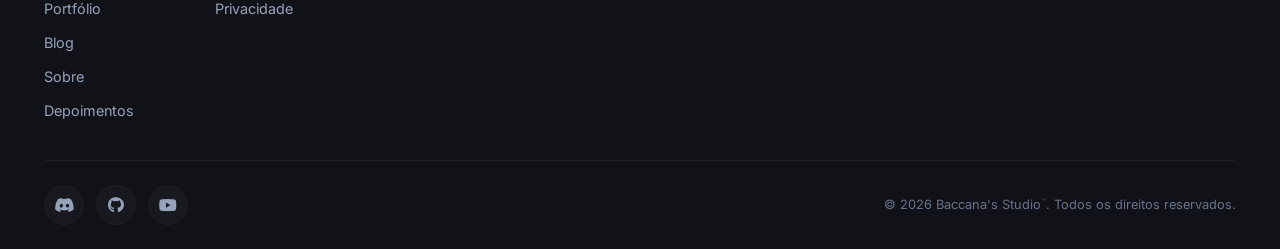
==== commit a2ec3e7d: "Change Discord user from 'baccanasdev' to 'null'user" ====
--- a/index.html
+++ b/index.html
@@ -302,7 +302,7 @@
           <div class="contato-discord-info">
             <div class="contato-discord-info-item">
               <i class="fas fa-user"></i>
-              <span><strong>Usuario:</strong> baccanasdev</span>
+              <span><strong>Usuario:</strong> null </span>
             </div>
             <div class="contato-discord-info-item">
               <span class="online-dot"></span>
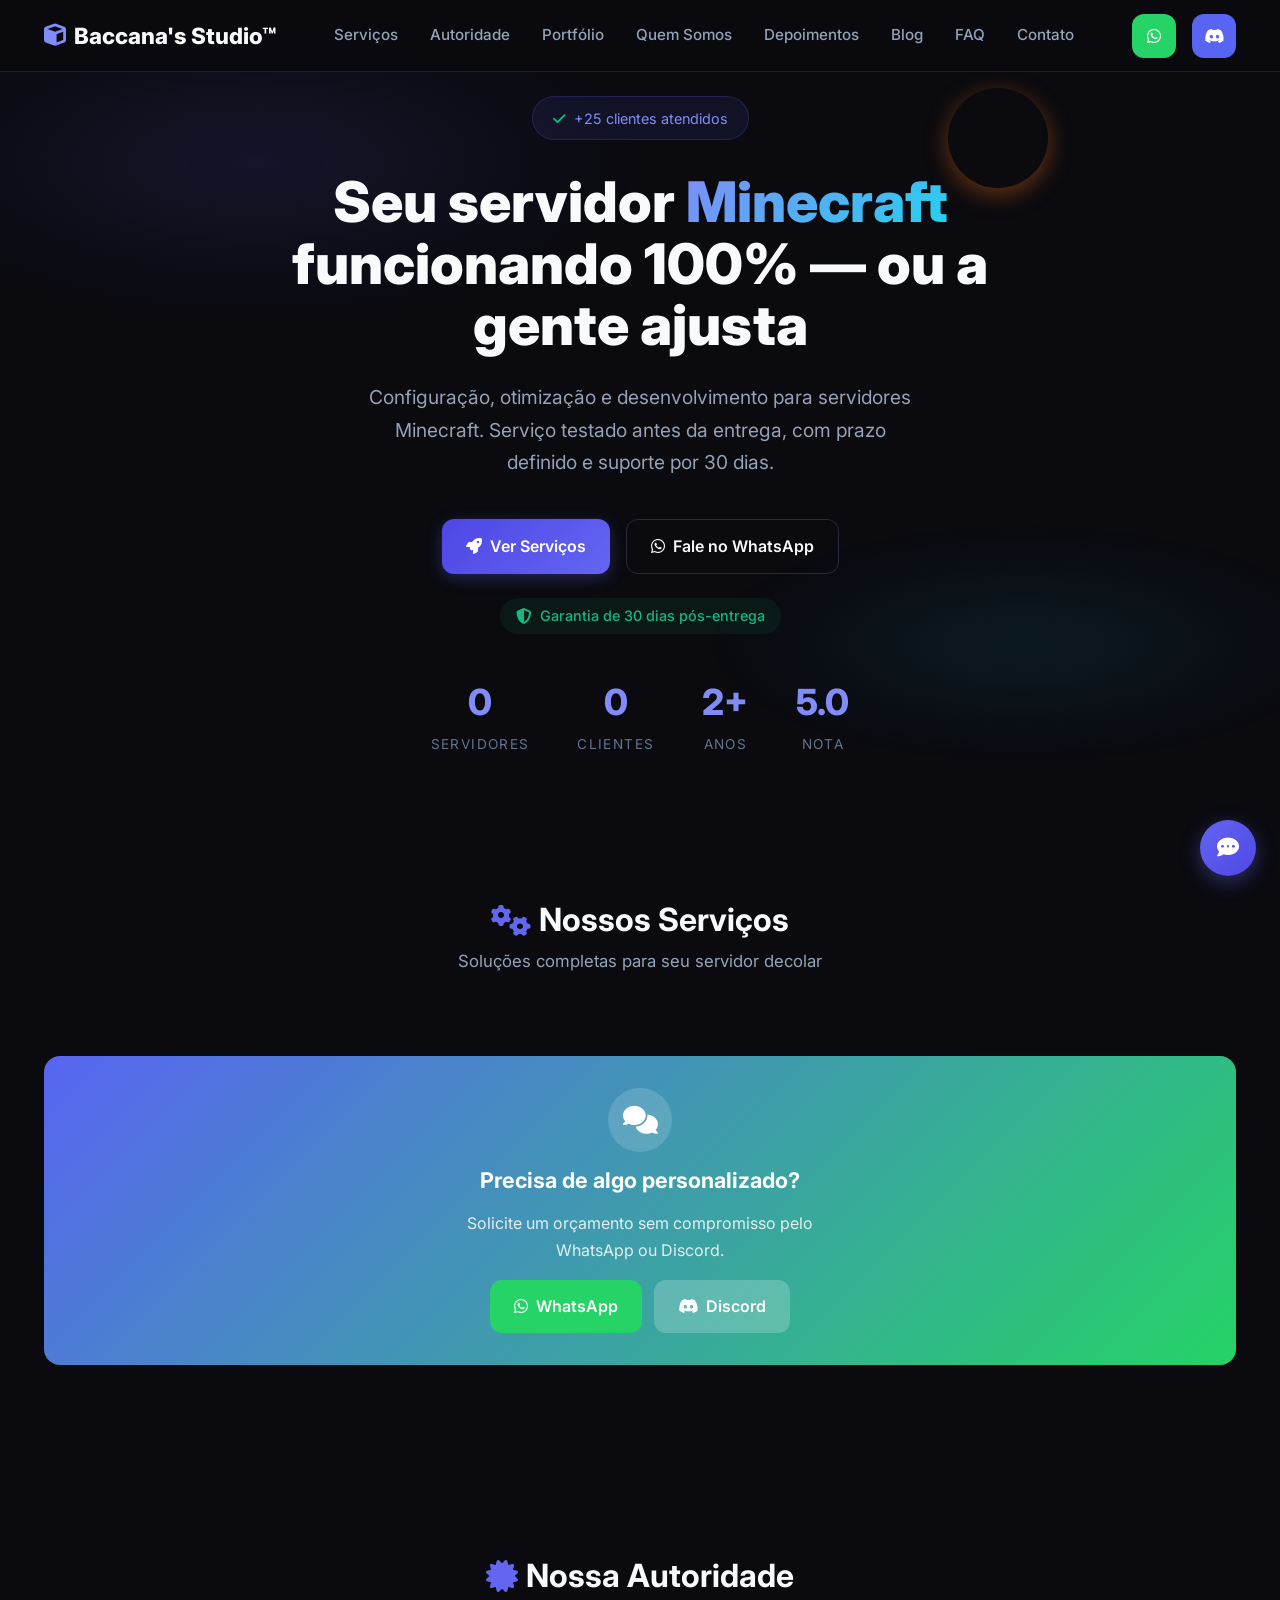
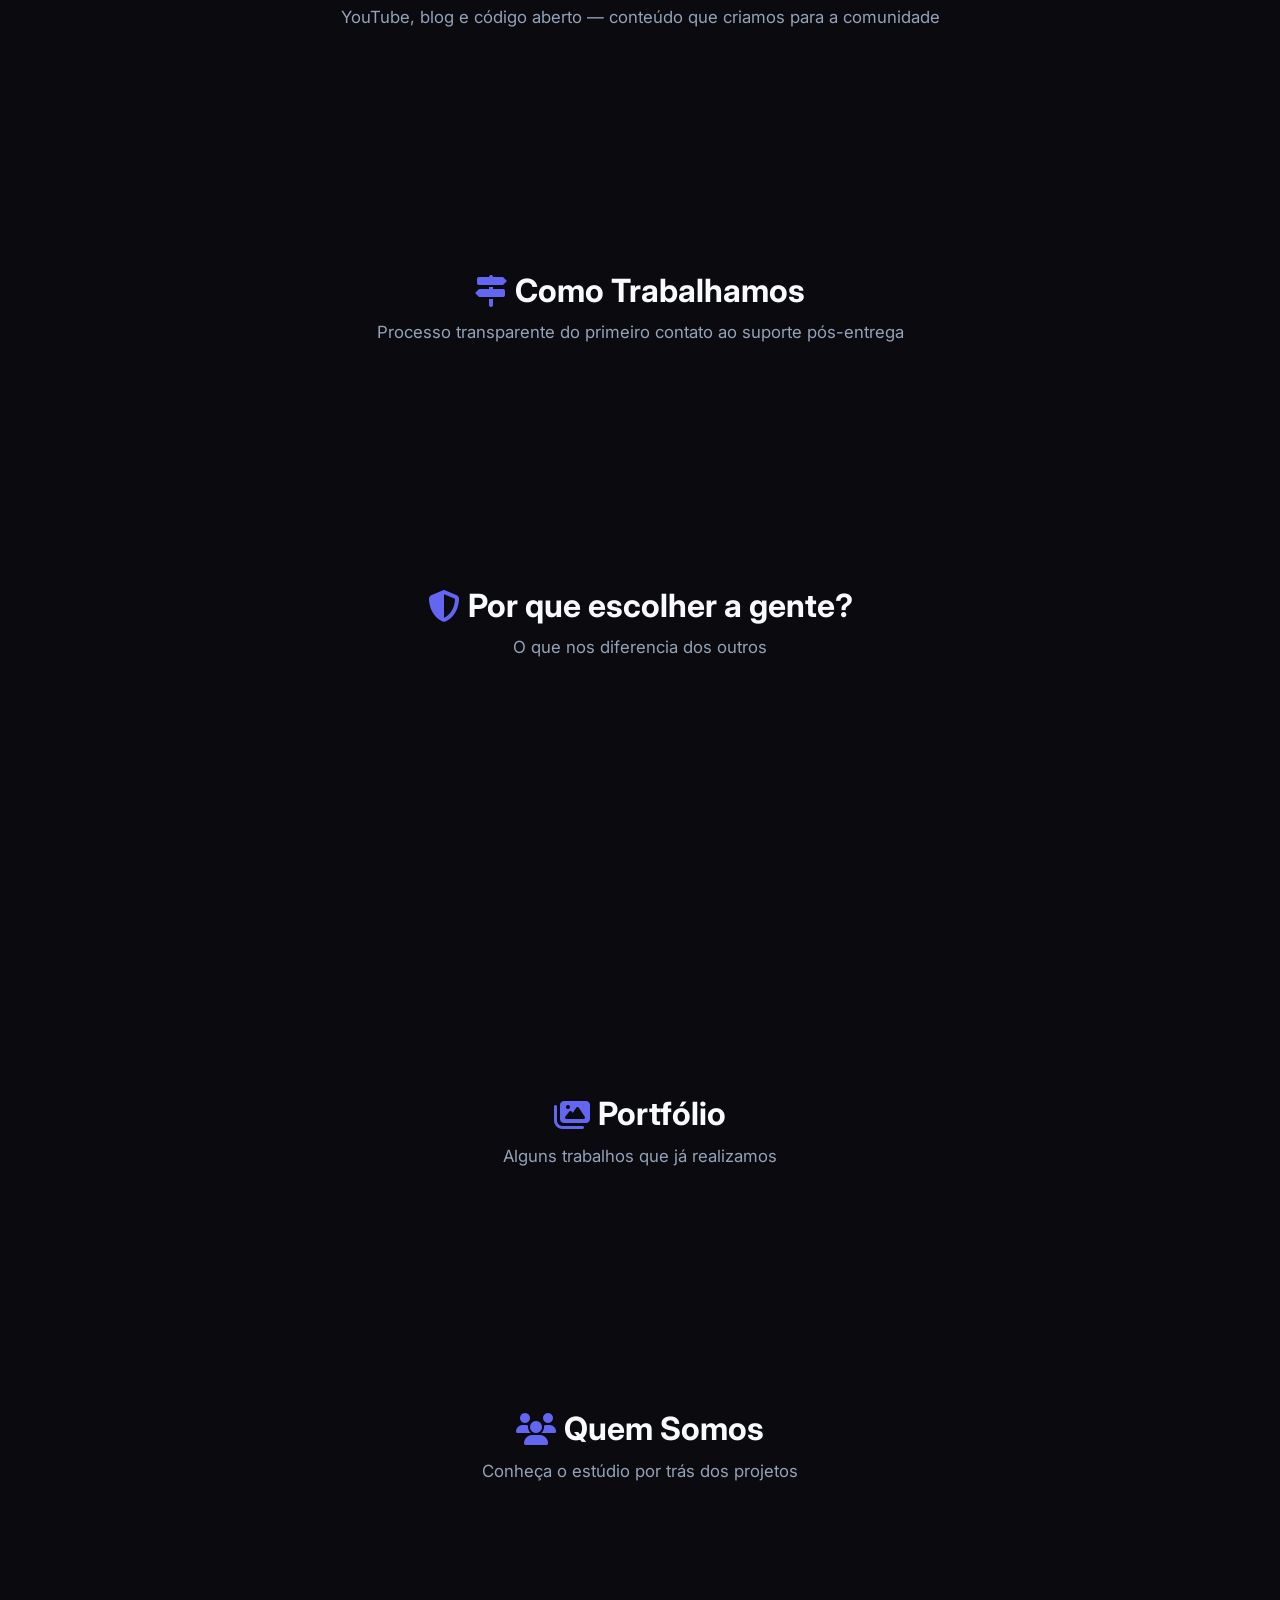
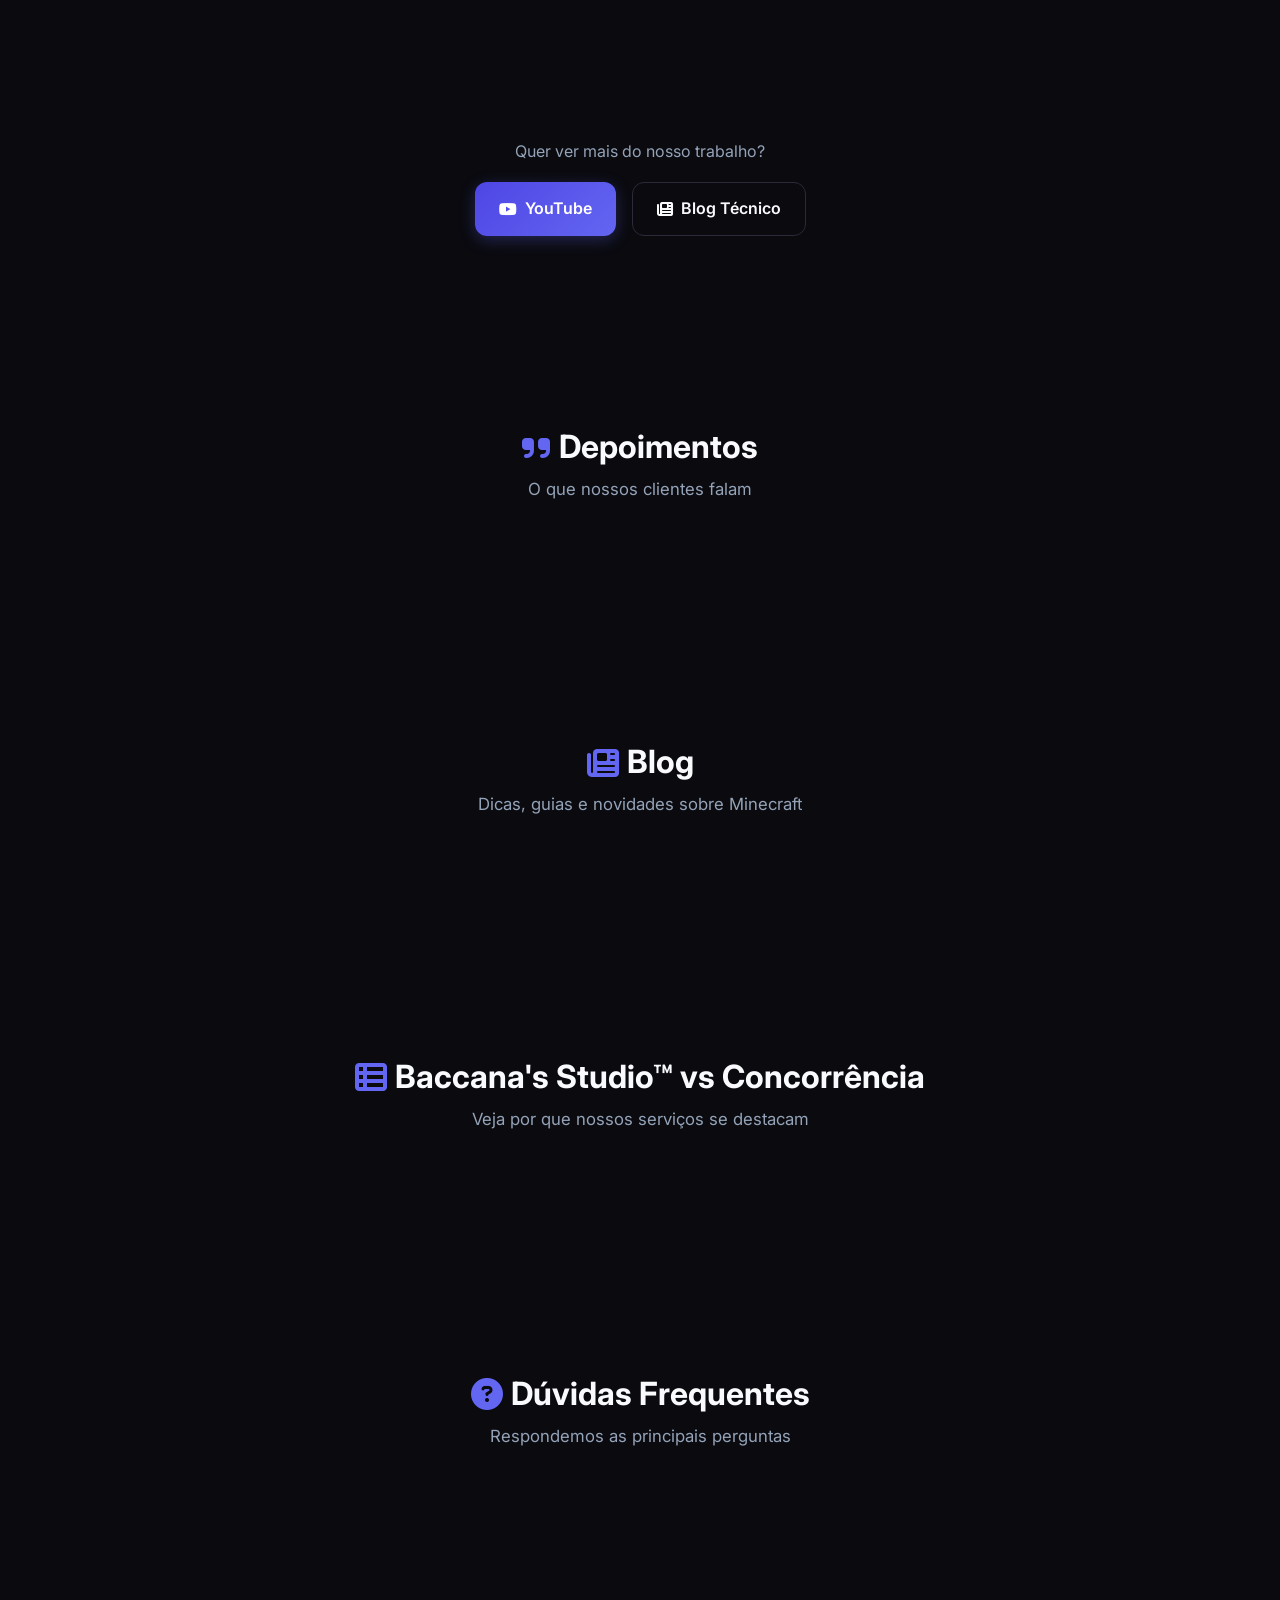
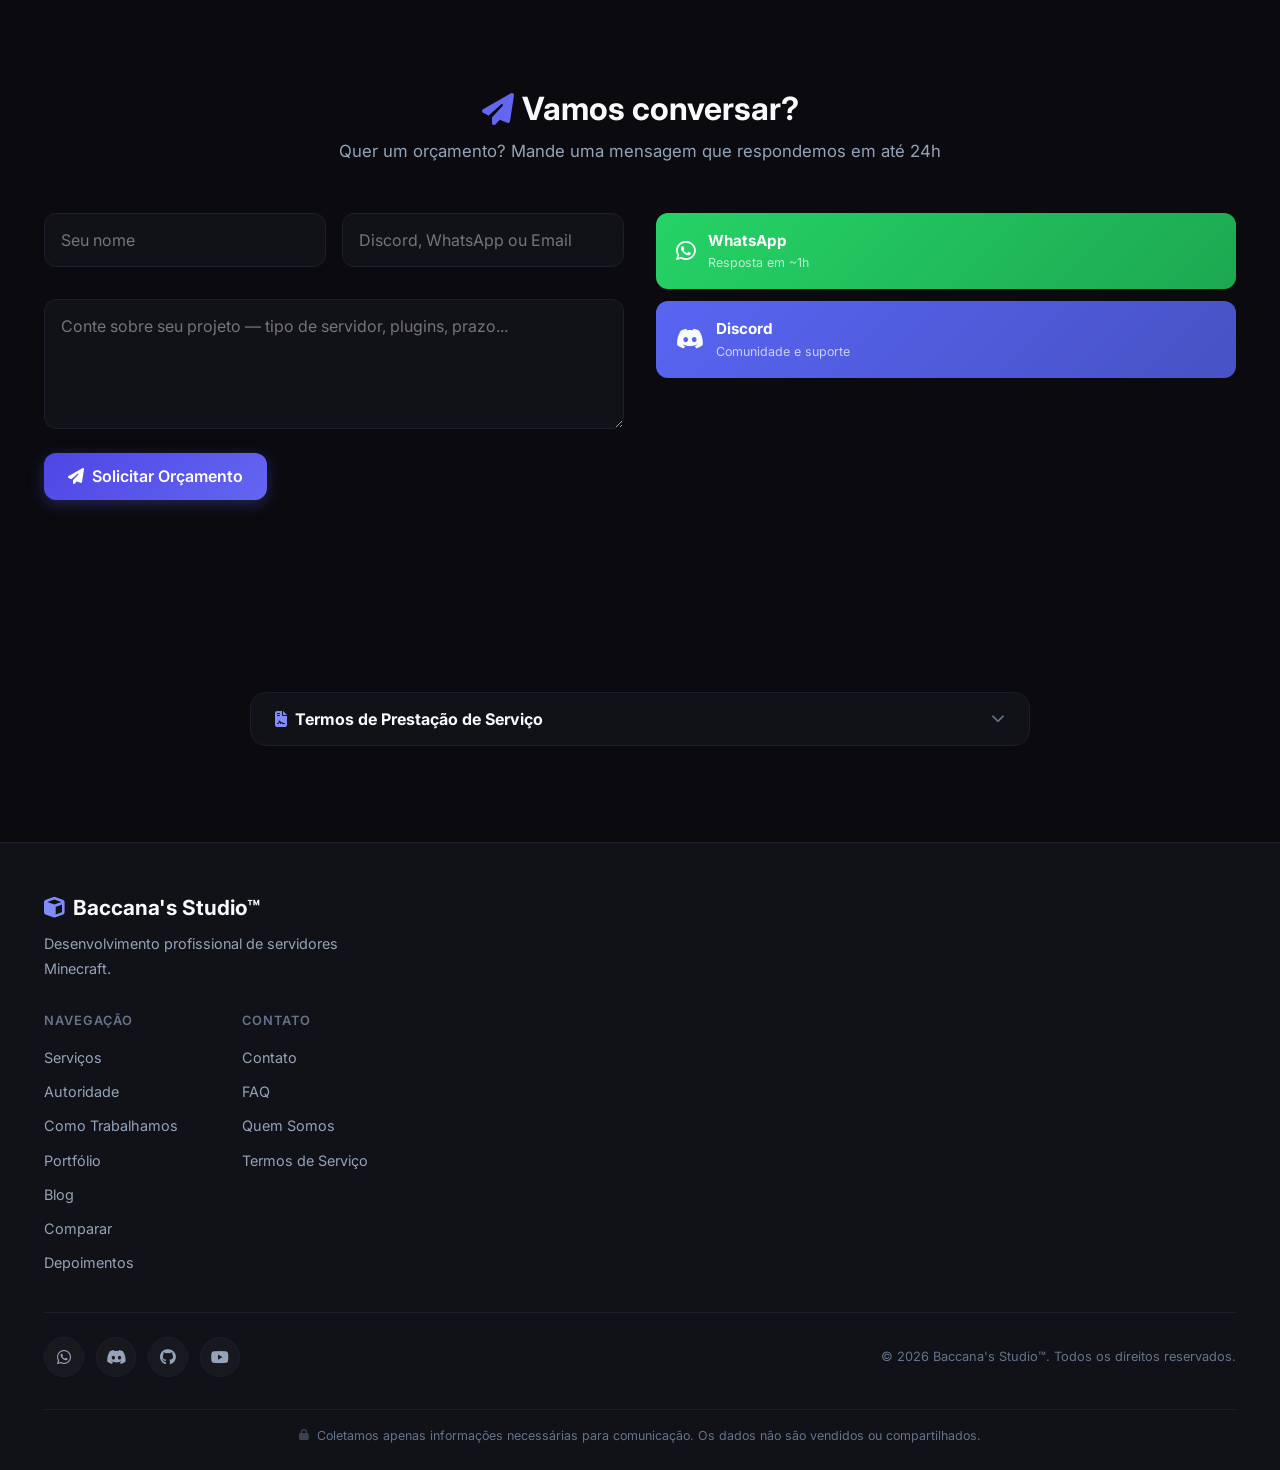
==== commit 9fe98b67: "feat: equipe preenchida, sistema de imagens pronto, promoção flexível, redesign da equipe" ====
--- a/index.html
+++ b/index.html
@@ -3,57 +3,61 @@
 <head>
   <meta charset="UTF-8">
   <meta name="viewport" content="width=device-width, initial-scale=1.0">
-  <title>Baccana's Studio™ | Desenvolvimento Profissional Minecraft</title>
-  <meta name="description" content="Configuração, otimização e desenvolvimento profissional para servidores Minecraft. TPS, plugins, bots, sites e mais.">
+  <title>Baccana's Studio&trade; | Desenvolvimento Profissional Minecraft</title>
+  <meta name="description" content="Configuração, otimização e desenvolvimento profissional para servidores Minecraft.">
   <meta name="theme-color" content="#6366f1">
-  <meta name="keywords" content="minecraft, servidor minecraft, otimização minecraft, plugins minecraft, bot discord, desenvolvimento minecraft, tps, host minecraft">
   <meta name="author" content="Baccana's Studio">
 
-  <meta property="og:title" content="Baccana's Studio™ - Desenvolvimento Minecraft">
+  <meta property="og:title" content="Baccana's Studio&trade; — Desenvolvimento Minecraft">
   <meta property="og:description" content="Serviços profissionais de configuração, otimização e desenvolvimento para seu servidor Minecraft.">
   <meta property="og:type" content="website">
   <meta property="og:url" content="https://baccanas.studio">
-  <meta property="og:image" content="assets/favicon.png">
+  <meta property="og:image" content="https://baccanas.studio/assets/og-image.png">
+  <meta property="og:image:width" content="1200">
+  <meta property="og:image:height" content="630">
+
+  <link rel="canonical" href="https://baccanas.studio">
 
   <link rel="icon" type="image/png" href="assets/favicon.png?v=2">
   <link rel="sitemap" type="application/xml" href="sitemap.xml">
-  <link rel="preconnect" href="https://fonts.googleapis.com">
-  <link rel="preconnect" href="https://cdnjs.cloudflare.com">
-  <link rel="preload" href="https://fonts.googleapis.com/css2?family=Inter:wght@400;500;600;700;800;850&display=swap" as="style">
-  <link rel="stylesheet" href="style.css">
+<link rel="preconnect" href="https://fonts.googleapis.com">
+<link rel="preconnect" href="https://fonts.gstatic.com" crossorigin>
+<link rel="preconnect" href="https://cdnjs.cloudflare.com">
+<link rel="stylesheet" href="style.css">
+<link href="https://fonts.googleapis.com/css2?family=Inter:wght@400;500;600;700;800;850&display=swap" rel="stylesheet" media="print" onload="this.media='all'">
+<link rel="stylesheet" href="https://cdnjs.cloudflare.com/ajax/libs/font-awesome/6.5.1/css/all.min.css" media="print" onload="this.media='all'">
+<noscript>
   <link href="https://fonts.googleapis.com/css2?family=Inter:wght@400;500;600;700;800;850&display=swap" rel="stylesheet">
   <link rel="stylesheet" href="https://cdnjs.cloudflare.com/ajax/libs/font-awesome/6.5.1/css/all.min.css">
+</noscript>
 </head>
 <body>
+
+  <a href="#main-content" class="skip-link">Pular para o conteúdo</a>
 
   <header>
     <div class="container header-container">
       <a href="#" class="logo">
         <i class="fas fa-cube"></i>
-        <span>Baccana's Studio<span class="tm">™</span></span>
+        <span>Baccana's Studio&trade;</span>
       </a>
 
       <nav class="nav-menu">
-        <a href="#como-funciona">Como Funciona</a>
         <a href="#servicos">Serviços</a>
-        <a href="#comparar">Comparar</a>
+        <a href="#autoridade">Autoridade</a>
         <a href="#portfolio">Portfólio</a>
-        <a href="#planos">Planos</a>
+        <a href="#quem-somos">Quem Somos</a>
+        <a href="#depoimentos">Depoimentos</a>
         <a href="#blog">Blog</a>
+        <a href="#faq">FAQ</a>
         <a href="#contato">Contato</a>
       </nav>
 
       <div class="header-actions">
-        <div class="server-badge" id="serverBadge" title="Status do servidor">
-          <span class="server-badge-dot skeleton" id="sbdDot"></span>
-          <span class="skeleton skeleton-text-short" id="sbdPlayers" style="width:30px;height:14px"></span>
-          <div class="server-badge-tooltip" id="sbdTooltip">
-            <div class="sbd-tooltip-row"><span>IP</span><span id="sbdIp">--</span></div>
-            <div class="sbd-tooltip-row"><span>Versão</span><span id="sbdVersao">--</span></div>
-            <div class="sbd-tooltip-row"><span>Ping</span><span id="sbdPing">--</span></div>
-          </div>
-        </div>
-        <a href="https://discord.gg/x3sUtFxTdd" class="btn-icon discord" target="_blank" title="Discord">
+        <a href="https://wa.me/5511999999999" class="btn-icon whatsapp" target="_blank" aria-label="WhatsApp">
+          <i class="fab fa-whatsapp"></i>
+        </a>
+        <a href="https://discord.gg/x3sUtFxTdd" class="btn-icon discord" target="_blank" aria-label="Discord">
           <i class="fab fa-discord"></i>
         </a>
         <button class="menu-toggle" id="menuToggle" aria-label="Menu">
@@ -63,22 +67,23 @@
     </div>
   </header>
 
+  <main id="main-content">
   <section class="hero">
     <div class="hero-bg"></div>
     <div class="hero-container">
-      <img src="assets/20-off.png" alt="20% OFF" class="hero-promo">
+      <div class="hero-promo" id="heroPromo"></div>
       <div class="hero-badge">
         <span><i class="fas fa-check"></i></span>
-        <span>+50 servidores configurados</span>
-      </div>
-      <h1>Eleve seu servidor <span class="highlight">Minecraft</span> para outro nível</h1>
-      <p>Serviços profissionais de configuração, otimização e desenvolvimento. Seu servidor com performance e suporte dedicado.</p>
+        <span>+25 clientes atendidos</span>
+      </div>
+      <h1>Seu servidor <span class="highlight">Minecraft</span> funcionando 100% — ou a gente ajusta</h1>
+      <p>Configuração, otimização e desenvolvimento para servidores Minecraft. Serviço testado antes da entrega, com prazo definido e suporte por 30 dias.</p>
       <div class="hero-btns">
         <a href="#servicos" class="btn btn-primary">
           <i class="fas fa-rocket"></i> Ver Serviços
         </a>
-        <a href="https://discord.gg/x3sUtFxTdd" class="btn btn-outline" target="_blank">
-          <i class="fab fa-discord"></i> Nosso Discord
+        <a href="https://wa.me/5511999999999" class="btn btn-outline" target="_blank">
+          <i class="fab fa-whatsapp"></i> Fale no WhatsApp
         </a>
       </div>
       <div class="hero-guarantee">
@@ -106,44 +111,6 @@
     </div>
   </section>
 
-  <section id="como-funciona">
-    <div class="container">
-      <div class="section-title">
-        <h2><i class="fas fa-map-signs"></i> Como Funciona</h2>
-        <p>Passo a passo simples e transparente</p>
-      </div>
-      <div class="steps">
-        <div class="step">
-          <div class="step-number">1</div>
-          <div class="step-icon"><i class="fas fa-shopping-cart"></i></div>
-          <h3>Faça o Pedido</h3>
-          <p>Escolha o serviço e clique em "Contratar" ou fale conosco pelo Discord.</p>
-        </div>
-        <div class="step-connector"><i class="fas fa-chevron-right"></i></div>
-        <div class="step">
-          <div class="step-number">2</div>
-          <div class="step-icon"><i class="fas fa-comments-dollar"></i></div>
-          <h3>Receba o Orçamento</h3>
-          <p>Analisamos seu caso e enviamos o orçamento com prazo e valor fechado.</p>
-        </div>
-        <div class="step-connector"><i class="fas fa-chevron-right"></i></div>
-        <div class="step">
-          <div class="step-number">3</div>
-          <div class="step-icon"><i class="fas fa-code"></i></div>
-          <h3>Desenvolvimento</h3>
-          <p>Produzimos e testamos tudo antes da entrega. Você acompanha o progresso.</p>
-        </div>
-        <div class="step-connector"><i class="fas fa-chevron-right"></i></div>
-        <div class="step">
-          <div class="step-number">4</div>
-          <div class="step-icon"><i class="fas fa-check-double"></i></div>
-          <h3>Entrega e Suporte</h3>
-          <p>Serviço funcionando 100% com garantia de 30 dias de suporte pós-entrega.</p>
-        </div>
-      </div>
-    </div>
-  </section>
-
   <section id="servicos">
     <div class="container">
       <div class="section-title">
@@ -151,52 +118,45 @@
         <p>Soluções completas para seu servidor decolar</p>
       </div>
       <div class="services-grid" id="servicesGrid"></div>
-    </div>
-  </section>
-
-  <section id="portfolio">
-    <div class="container">
-      <div class="section-title">
-        <h2><i class="fas fa-images"></i> Portfólio</h2>
-        <p>Alguns trabalhos que já realizamos</p>
-      </div>
-      <div class="portfolio-grid" id="portfolioGrid"></div>
-    </div>
-  </section>
-
-  <section id="planos">
-    <div class="container">
-      <div class="section-title">
-        <h2><i class="fas fa-fire"></i> Mais Procurados</h2>
-        <p>Os favoritos dos nossos clientes</p>
-      </div>
-      <div class="plans-grid" id="plansGrid"></div>
-      <div class="discord-box">
-        <div class="discord-box-icon">
-          <i class="fab fa-discord"></i>
+      <div class="cta-box">
+        <div class="cta-box-icon">
+          <i class="fas fa-comments"></i>
         </div>
         <h3>Precisa de algo personalizado?</h3>
-        <p>Entre em contato pelo Discord para um orçamento exclusivo.</p>
-        <a href="https://discord.gg/x3sUtFxTdd" class="btn-discord-full" target="_blank">
-          <i class="fab fa-discord"></i> Entrar no Discord
-        </a>
-      </div>
-    </div>
-  </section>
-
-  <section id="comparar">
-    <div class="container">
-      <div class="section-title">
-        <h2><i class="fas fa-table-list"></i> Baccana's vs Concorrência</h2>
-        <p>Veja por que nossos serviços se destacam</p>
-      </div>
-      <div class="comparar-wrapper">
-        <div class="comparar-table" id="compararTable"></div>
-      </div>
-    </div>
-  </section>
-
-  <section id="sobre">
+        <p>Solicite um orçamento sem compromisso pelo WhatsApp ou Discord.</p>
+        <div class="cta-box-buttons">
+          <a href="https://wa.me/5511999999999" class="btn btn-whatsapp-cta" target="_blank">
+            <i class="fab fa-whatsapp"></i> WhatsApp
+          </a>
+          <a href="https://discord.gg/x3sUtFxTdd" class="btn btn-discord-cta" target="_blank">
+            <i class="fab fa-discord"></i> Discord
+          </a>
+        </div>
+      </div>
+    </div>
+  </section>
+
+  <section id="autoridade">
+    <div class="container">
+      <div class="section-title">
+        <h2><i class="fas fa-certificate"></i> Nossa Autoridade</h2>
+        <p>YouTube, blog e código aberto — conteúdo que criamos para a comunidade</p>
+      </div>
+      <div class="autoridade-grid" id="autoridadeGrid"></div>
+    </div>
+  </section>
+
+  <section id="como-trabalhamos">
+    <div class="container">
+      <div class="section-title">
+        <h2><i class="fas fa-map-signs"></i> Como Trabalhamos</h2>
+        <p>Processo transparente do primeiro contato ao suporte pós-entrega</p>
+      </div>
+      <div class="work-process" id="workProcess"></div>
+    </div>
+  </section>
+
+  <section id="diferenciais">
     <div class="container">
       <div class="section-title">
         <h2><i class="fas fa-shield-alt"></i> Por que escolher a gente?</h2>
@@ -227,6 +187,52 @@
     </div>
   </section>
 
+  <section id="portfolio">
+    <div class="container">
+      <div class="section-title">
+        <h2><i class="fas fa-images"></i> Portfólio</h2>
+        <p>Alguns trabalhos que já realizamos</p>
+      </div>
+      <div class="portfolio-grid" id="portfolioGrid"></div>
+    </div>
+  </section>
+
+  <section id="quem-somos">
+    <div class="container">
+      <div class="section-title">
+        <h2><i class="fas fa-users"></i> Quem Somos</h2>
+        <p>Conheça o estúdio por trás dos projetos</p>
+      </div>
+      <div class="about-story">
+        <p id="aboutStory"></p>
+      </div>
+      <div class="about-mission" id="aboutMission">
+        <div class="about-mission-card">
+          <i class="fas fa-bullseye"></i>
+          <h3>Missão</h3>
+          <p id="aboutMissionText"></p>
+        </div>
+        <div class="about-mission-card">
+          <i class="fas fa-handshake"></i>
+          <h3>Filosofia de Trabalho</h3>
+          <p id="aboutPhilosophyText"></p>
+        </div>
+      </div>
+      <div class="about-cards" id="aboutCards"></div>
+      <div class="about-cta">
+        <p>Quer ver mais do nosso trabalho?</p>
+        <div class="about-cta-links">
+          <a href="https://youtube.com/@baccanasdev" class="btn btn-primary" target="_blank">
+            <i class="fab fa-youtube"></i> YouTube
+          </a>
+          <a href="#blog" class="btn btn-outline">
+            <i class="fas fa-newspaper"></i> Blog Técnico
+          </a>
+        </div>
+      </div>
+    </div>
+  </section>
+
   <section id="depoimentos">
     <div class="container">
       <div class="section-title">
@@ -237,16 +243,6 @@
     </div>
   </section>
 
-  <section id="roadmap">
-    <div class="container">
-      <div class="section-title">
-        <h2><i class="fas fa-rocket"></i> Em Breve</h2>
-        <p>O que estamos desenvolvendo</p>
-      </div>
-      <div class="roadmap-timeline" id="roadmapContainer"></div>
-    </div>
-  </section>
-
   <section id="blog">
     <div class="container">
       <div class="section-title">
@@ -257,6 +253,18 @@
     </div>
   </section>
 
+  <section id="comparar">
+    <div class="container">
+      <div class="section-title">
+        <h2><i class="fas fa-table-list"></i> Baccana's Studio&trade; vs Concorrência</h2>
+        <p>Veja por que nossos serviços se destacam</p>
+      </div>
+      <div class="comparar-wrapper">
+        <div class="comparar-table" id="compararTable"></div>
+      </div>
+    </div>
+  </section>
+
   <section id="faq">
     <div class="container">
       <div class="section-title">
@@ -270,8 +278,8 @@
   <section id="contato">
     <div class="container">
       <div class="section-title">
-        <h2><i class="fas fa-paper-plane"></i> Entre em Contato</h2>
-        <p>Quer um orçamento personalizado? Mande uma mensagem</p>
+        <h2><i class="fas fa-paper-plane"></i> Vamos conversar?</h2>
+        <p>Quer um orçamento? Mande uma mensagem que respondemos em até 24h</p>
       </div>
       <div class="contato-grid">
         <form class="contact-form" id="contactForm">
@@ -281,95 +289,102 @@
               <input type="text" id="name" placeholder="Seu nome" required>
             </div>
             <div class="form-group">
-              <label for="discordId" class="sr-only">Seu Discord</label>
-              <input type="text" id="discordId" placeholder="Seu Discord (Ex: usuario_123)" required>
+              <label for="discordId" class="sr-only">Seu contato</label>
+              <input type="text" id="discordId" placeholder="Discord, WhatsApp ou Email" required>
             </div>
           </div>
           <div class="form-group">
             <label for="message" class="sr-only">Descreva seu projeto</label>
-            <textarea id="message" placeholder="Descreva seu projeto — tipo de servidor, plugins desejados, prazo, orçamento..." required></textarea>
+            <textarea id="message" placeholder="Conte sobre seu projeto — tipo de servidor, plugins, prazo..." required></textarea>
           </div>
           <button type="submit" class="btn btn-primary" id="submitBtn">
-            <i class="fab fa-discord"></i> Solicitar Orçamento
+            <i class="fas fa-paper-plane"></i> Solicitar Orçamento
           </button>
         </form>
-        <div class="contato-discord">
-          <div class="contato-discord-header">
+        <div class="contato-channels">
+          <a href="https://wa.me/5511999999999" class="contato-channel ch-whatsapp" target="_blank">
+            <i class="fab fa-whatsapp"></i>
+            <div>
+              <span class="ch-name">WhatsApp</span>
+              <span class="ch-desc">Resposta em ~1h</span>
+            </div>
+          </a>
+          <a href="https://discord.gg/x3sUtFxTdd" class="contato-channel ch-discord" target="_blank">
             <i class="fab fa-discord"></i>
-            <span>Discord</span>
-          </div>
-          <p class="contato-discord-text">Respondo mais rápido por aqui</p>
-          <div class="contato-discord-info">
-            <div class="contato-discord-info-item">
-              <i class="fas fa-user"></i>
-              <span><strong>Usuario:</strong> null </span>
+            <div>
+              <span class="ch-name">Discord</span>
+              <span class="ch-desc">Comunidade e suporte</span>
             </div>
-            <div class="contato-discord-info-item">
-              <span class="online-dot"></span>
-              <span id="dcMemberCountContato">--</span> <span>membros online</span>
-            </div>
-          </div>
-          <a href="https://discord.gg/x3sUtFxTdd" class="btn btn-discord-full" target="_blank">
-            <i class="fab fa-discord"></i> Entrar no servidor
-          </a>
-        </div>
-      </div>
-    </div>
-  </section>
-
-  <section id="privacidade">
-    <div class="container">
-      <div class="privacy-box">
-        <h3><i class="fas fa-lock"></i> Política de Privacidade</h3>
-        <p>Coletamos apenas informações necessárias para comunicação. Os dados não são vendidos ou compartilhados.</p>
-      </div>
-    </div>
-  </section>
+          </a>
+        </div>
+      </div>
+    </div>
+  </section>
+
+  <section id="termos">
+    <div class="container">
+      <div class="termos-box">
+        <button class="termos-toggle" id="termosToggle" aria-expanded="false">
+          <i class="fas fa-file-contract"></i>
+          <span>Termos de Prestação de Serviço</span>
+          <i class="fas fa-chevron-down"></i>
+        </button>
+        <div class="termos-content" id="termosContent"></div>
+      </div>
+    </div>
+  </section>
+
+  </main>
 
   <footer>
     <div class="container footer-container">
       <div class="footer-brand">
         <div class="footer-logo">
           <i class="fas fa-cube"></i>
-          <span>Baccana's Studio<span class="tm">™</span></span>
+          <span>Baccana's Studio&trade;</span>
         </div>
         <p>Desenvolvimento profissional de servidores Minecraft.</p>
       </div>
       <div class="footer-links">
         <div class="footer-col">
-          <h4>Navegacao</h4>
-          <a href="#como-funciona">Como Funciona</a>
+          <h4>Navegação</h4>
           <a href="#servicos">Serviços</a>
-          <a href="#comparar">Comparar</a>
+          <a href="#autoridade">Autoridade</a>
+          <a href="#como-trabalhamos">Como Trabalhamos</a>
           <a href="#portfolio">Portfólio</a>
           <a href="#blog">Blog</a>
-          <a href="#sobre">Sobre</a>
+          <a href="#comparar">Comparar</a>
           <a href="#depoimentos">Depoimentos</a>
         </div>
         <div class="footer-col">
           <h4>Contato</h4>
           <a href="#contato">Contato</a>
           <a href="#faq">FAQ</a>
-          <a href="#roadmap">Atualizacoes</a>
-          <a href="#privacidade">Privacidade</a>
+          <a href="#quem-somos">Quem Somos</a>
+          <a href="#termos">Termos de Serviço</a>
         </div>
       </div>
       <div class="footer-bottom">
         <div class="footer-social">
+          <a href="https://wa.me/5511999999999" target="_blank" aria-label="WhatsApp"><i class="fab fa-whatsapp"></i></a>
           <a href="https://discord.gg/x3sUtFxTdd" target="_blank" aria-label="Discord"><i class="fab fa-discord"></i></a>
           <a href="https://github.com/baccanadev" target="_blank" aria-label="GitHub"><i class="fab fa-github"></i></a>
           <a href="https://youtube.com/@baccanasdev" target="_blank" aria-label="YouTube"><i class="fab fa-youtube"></i></a>
         </div>
-        <p class="footer-copy">&copy; 2026 Baccana's Studio<span class="tm">™</span>. Todos os direitos reservados.</p>
+        <p class="footer-copy">&copy; 2026 Baccana's Studio&trade;. Todos os direitos reservados.</p>
+      </div>
+      <div class="footer-privacy">
+        <i class="fas fa-lock"></i>
+        <span>Coletamos apenas informações necessárias para comunicação. Os dados não são vendidos ou compartilhados.</span>
       </div>
     </div>
   </footer>
 
   <div class="floating-widget">
-    <button class="widget-btn" id="widgetToggle" aria-label="Abrir chat">
+    <button class="widget-btn" id="widgetToggle" aria-label="Abrir chat" aria-expanded="false">
       <i class="fas fa-comment-dots"></i>
     </button>
-    <div class="widget-panel" id="widgetPanel">
+    <div class="widget-panel" id="widgetPanel" role="dialog" aria-label="Chat rápido">
       <div class="widget-header">
         <span><i class="fas fa-circle"></i> Online</span>
         <button class="widget-close" aria-label="Fechar"><i class="fas fa-times"></i></button>
@@ -392,7 +407,7 @@
     <i class="fas fa-arrow-up"></i>
   </button>
 
-  <div class="modal-overlay" id="modalOverlay">
+  <div class="modal-overlay" id="modalOverlay" role="dialog" aria-modal="true">
     <div class="modal">
       <div class="modal-header">
         <h3 id="modalTitle"></h3>
@@ -403,7 +418,7 @@
     </div>
   </div>
 
-  <div class="modal-overlay" id="articleModal">
+  <div class="modal-overlay" id="articleModal" role="dialog" aria-modal="true">
     <div class="article-modal">
       <button class="modal-close" id="articleModalClose" aria-label="Fechar"><i class="fas fa-times"></i></button>
       <div class="article-header">
--- a/style.css
+++ b/style.css
@@ -19,10 +19,15 @@
 
   --success: #10b981;
   --error: #ef4444;
+
   --radius: 16px;
-  --radius-sm: 10px;
+  --radius-sm: 12px;
+
+  --shadow-sm: 0 4px 24px rgba(0, 0, 0, 0.4);
+  --shadow-md: 0 8px 32px rgba(0, 0, 0, 0.5);
+  --shadow-lg: 0 16px 48px rgba(0, 0, 0, 0.5);
   --shadow-glow: 0 0 40px rgba(99, 102, 241, 0.15);
-  --shadow-card: 0 4px 24px rgba(0, 0, 0, 0.4);
+
   --transition: all 0.25s cubic-bezier(0.4, 0, 0.2, 1);
   --transition-bounce: all 0.4s cubic-bezier(0.34, 1.56, 0.64, 1);
 }
@@ -49,13 +54,26 @@
 button { font-family: inherit; cursor: pointer; border: none; background: none; color: inherit; }
 input, textarea { font-family: inherit; background: none; border: none; outline: none; color: var(--text); }
 
+:focus-visible { outline: 2px solid var(--primary); outline-offset: 2px; border-radius: 2px; }
+button:focus-visible, a:focus-visible, input:focus-visible, textarea:focus-visible { outline-offset: 3px; }
+
+.skip-link {
+  position: absolute; width: 1px; height: 1px; padding: 0; margin: -1px; overflow: hidden;
+  clip: rect(0,0,0,0); border: 0;
+}
+.skip-link:focus {
+  position: fixed; top: 0; left: 0; width: auto; height: auto; padding: 0.75rem 1.5rem;
+  margin: 0; background: var(--primary); color: white; z-index: 100000; clip: auto;
+  font-weight: 600; font-size: 0.9rem; outline: none;
+}
+
 .container { width: 100%; max-width: 1240px; margin: 0 auto; padding: 0 1.5rem; }
 h1, h2, h3, h4 { font-weight: 700; line-height: 1.2; }
 h1 { font-size: 3rem; }
 h2 { font-size: 2rem; }
 p { color: var(--text-secondary); line-height: 1.7; }
 
-.tm { font-size: 0.6em; vertical-align: super; opacity: 0.6; }
+
 
 header {
   position: fixed;
@@ -92,12 +110,14 @@
 }
 .btn-icon.discord { background: #5865f2; color: white; }
 .btn-icon.discord:hover { background: #4752c4; transform: translateY(-3px); }
+.btn-icon.whatsapp { background: #25d366; color: white; }
+.btn-icon.whatsapp:hover { background: #1da851; transform: translateY(-3px); }
 
 .menu-toggle { display: none; font-size: 1.3rem; color: var(--text); }
 
 .btn {
   display: inline-flex; align-items: center; justify-content: center; gap: 0.5rem;
-  padding: 0.9rem 1.75rem; border-radius: var(--radius-sm); font-weight: 600;
+  padding: 0.85rem 1.5rem; border-radius: var(--radius-sm); font-weight: 600;
   font-size: 1rem; transition: var(--transition-bounce);
 }
 
@@ -111,7 +131,7 @@
 
 .hero {
   min-height: auto; display: flex; align-items: center; justify-content: center;
-  padding: 7rem 0 3rem; position: relative; overflow: hidden;
+  padding: 6rem 0 3rem; position: relative; overflow: hidden;
 }
 
 .hero-bg {
@@ -119,18 +139,26 @@
   background:
     radial-gradient(ellipse 60% 40% at 20% 20%, rgba(99, 102, 241, 0.12) 0%, transparent 50%),
     radial-gradient(ellipse 50% 30% at 80% 80%, rgba(34, 211, 238, 0.08) 0%, transparent 50%);
-  animation: heroGlow 8s ease-in-out infinite;
-}
-@keyframes heroGlow { 0%, 100% { opacity: 1; } 50% { opacity: 0.8; } }
+  animation: heroGlow 6s ease-in-out infinite;
+}
+@keyframes heroGlow { 0%, 100% { opacity: 0.8; } 50% { opacity: 1; } }
 
 .hero-container { position: relative; z-index: 1; text-align: center; max-width: 800px; }
 
 .hero-promo {
-  position: absolute; right: 0; top: 0; width: 140px;
-  transform: rotate(8deg); filter: drop-shadow(0 8px 24px rgba(0,0,0,0.5));
-  pointer-events: none; animation: float 3s ease-in-out infinite;
-}
-@keyframes float { 0%, 100% { transform: rotate(8deg) translateY(0); } 50% { transform: rotate(8deg) translateY(-6px); } }
+  position: absolute; right: -8px; top: -8px;
+  display: flex; flex-direction: column; align-items: center; justify-content: center;
+  width: 100px; height: 100px; border-radius: 50%;
+  background: linear-gradient(135deg, var(--accent-amber), #f97316);
+  color: #000; font-weight: 900; font-size: 0.65rem; line-height: 1.2;
+  text-transform: uppercase; text-align: center; padding: 0.5rem;
+  box-shadow: 0 6px 24px rgba(249, 115, 22, 0.4);
+  pointer-events: none; animation: floatTag 3s ease-in-out infinite;
+}
+.hero-promo .promo-main { font-size: 0.75rem; }
+.hero-promo .promo-sub { font-size: 0.55rem; opacity: 0.8; margin-top: 0.15rem; }
+.hero-promo .promo-pct { font-size: 1rem; }
+@keyframes floatTag { 0%, 100% { transform: translateY(0); } 50% { transform: translateY(-4px); } }
 
 .hero-badge {
   display: inline-flex; align-items: center; gap: 0.5rem;
@@ -158,95 +186,51 @@
 }
 .hero-guarantee i { font-size: 1rem; }
 
-.hero-stats { display: flex; gap: 3.5rem; justify-content: center; }
+.hero-stats { display: flex; gap: 3rem; justify-content: center; }
 
 .stat { text-align: center; }
 .stat-num { display: block; font-size: 2.25rem; font-weight: 800; color: var(--primary-light); }
 .stat-label { font-size: 0.85rem; color: var(--text-muted); text-transform: uppercase; letter-spacing: 0.1em; }
 
-/* SERVER BADGE (HEADER) */
-.server-badge {
-  position: relative; display: flex; align-items: center; gap: 0.35rem;
-  padding: 0.3rem 0.6rem; border-radius: 999px;
-  background: rgba(16, 185, 129, 0.06); border: 1px solid var(--border-subtle);
-  font-size: 0.7rem; font-weight: 600; cursor: default; height: 28px;
-  transition: var(--transition);
-}
-.server-badge:hover { border-color: var(--border); }
-.server-badge-dot {
-  width: 7px; height: 7px; border-radius: 50%; display: inline-block; flex-shrink: 0;
-}
-.server-badge-dot.online { background: var(--accent-emerald); box-shadow: 0 0 6px rgba(16, 185, 129, 0.5); }
-.server-badge-dot.offline { background: var(--error); box-shadow: 0 0 6px rgba(239, 68, 68, 0.5); }
-.server-badge-dot.skeleton { border-radius: 50%; }
-
-.server-badge-tooltip {
-  display: none; position: absolute; top: calc(100% + 8px); right: 0;
-  background: var(--surface); border: 1px solid var(--border);
-  border-radius: var(--radius-sm); padding: 0.75rem;
-  min-width: 160px; box-shadow: 0 8px 24px rgba(0,0,0,0.4);
-  z-index: 100; font-weight: 400;
-}
-.server-badge:hover .server-badge-tooltip { display: block; }
-.sbd-tooltip-row { display: flex; justify-content: space-between; gap: 1rem; padding: 0.25rem 0; font-size: 0.78rem; }
-.sbd-tooltip-row span:first-child { color: var(--text-muted); }
-.sbd-tooltip-row span:last-child { color: var(--text); font-weight: 500; }
-.sbd-tooltip-row + .sbd-tooltip-row { border-top: 1px solid var(--border-subtle); }
-
 section { padding: 6rem 0; }
-.section-title { text-align: center; margin-bottom: 3.5rem; }
+.section-title { text-align: center; margin-bottom: 3rem; }
 .section-title h2 { display: flex; align-items: center; justify-content: center; gap: 0.5rem; margin-bottom: 0.5rem; }
 .section-title h2 i { color: var(--primary); }
 .section-title p { font-size: 1.05rem; }
 
-/* STEPS */
-.steps {
-  display: flex; align-items: flex-start; justify-content: center; gap: 0;
-  max-width: 1000px; margin: 0 auto;
-}
-.step {
-  flex: 1; text-align: center; position: relative;
-  opacity: 0; transform: translateY(20px);
-  padding: 0 0.75rem;
-}
-.step.animate-in { animation: fadeInUp 0.7s cubic-bezier(0.16, 1, 0.3, 1) forwards; }
-
-.step-number {
-  width: 44px; height: 44px; margin: 0 auto 0.75rem;
-  background: linear-gradient(135deg, var(--primary), var(--accent-cyan));
-  border-radius: 50%; display: flex; align-items: center; justify-content: center;
-  font-weight: 800; font-size: 1.1rem; color: white;
-  box-shadow: 0 4px 16px rgba(99, 102, 241, 0.3);
-}
-.step-icon { font-size: 1.3rem; color: var(--primary-light); margin-bottom: 0.5rem; }
-.step h3 { font-size: 1rem; margin-bottom: 0.4rem; }
-.step p { font-size: 0.85rem; max-width: 220px; margin: 0 auto; }
-
-.step-connector {
-  display: flex; align-items: center; justify-content: center;
-  padding-top: 1.5rem; color: var(--text-muted); font-size: 1.2rem;
-  flex-shrink: 0;
-}
-
 /* PORTFOLIO */
 .portfolio-grid { display: grid; grid-template-columns: repeat(auto-fill, minmax(270px, 1fr)); gap: 1.5rem; }
 
 .portfolio-card {
   background: var(--surface); border: 1px solid var(--border-subtle); border-radius: var(--radius);
-  overflow: hidden; transition: var(--transition-bounce);
+  overflow: hidden; transition: var(--transition-bounce); cursor: pointer;
   opacity: 0; transform: translateY(20px);
 }
 .portfolio-card.animate-in { animation: fadeInUp 0.7s cubic-bezier(0.16, 1, 0.3, 1) forwards; }
-.portfolio-card:hover { border-color: var(--primary); transform: translateY(-5px); box-shadow: var(--shadow-glow); }
+.portfolio-card:hover { border-color: var(--primary); transform: translateY(-4px); box-shadow: var(--shadow-glow); }
 
 .portfolio-image {
-  height: 160px; display: flex; align-items: center; justify-content: center;
+  height: 200px; display: flex; align-items: center; justify-content: center;
   position: relative; overflow: hidden;
 }
-.portfolio-image i { font-size: 3rem; color: rgba(255,255,255,0.3); position: relative; z-index: 1; }
+.portfolio-img {
+  position: absolute; inset: 0; width: 100%; height: 100%;
+  object-fit: cover; z-index: 0;
+}
+.portfolio-initial {
+  font-size: 4rem; font-weight: 850; color: rgba(255,255,255,0.15);
+  position: relative; z-index: 1; line-height: 1; user-select: none;
+}
+.portfolio-cat {
+  position: absolute; top: 0.75rem; left: 0.75rem;
+  font-size: 0.65rem; font-weight: 700; text-transform: uppercase;
+  letter-spacing: 0.08em; padding: 0.25rem 0.6rem;
+  background: rgba(0,0,0,0.3); backdrop-filter: blur(4px);
+  border-radius: 999px; color: rgba(255,255,255,0.85); z-index: 2;
+}
 .portfolio-image .portfolio-shine {
   position: absolute; inset: 0;
-  background: linear-gradient(135deg, rgba(255,255,255,0.05) 0%, transparent 50%);
+  background: linear-gradient(135deg, rgba(255,255,255,0.06) 0%, transparent 50%);
 }
 
 .portfolio-body { padding: 1.25rem; }
@@ -260,49 +244,167 @@
   background: rgba(99, 102, 241, 0.12); color: var(--primary-light);
 }
 
+/* AUTORIDADE */
+.autoridade-grid { display: grid; grid-template-columns: repeat(3, 1fr); gap: 1.5rem; max-width: 900px; margin: 0 auto; }
+
+.autoridade-card {
+  background: var(--surface); border: 1px solid var(--border-subtle); border-radius: var(--radius);
+  padding: 2rem; text-align: center; transition: var(--transition-bounce);
+  opacity: 0; transform: translateY(20px);
+}
+.autoridade-card.animate-in { animation: fadeInUp 0.7s cubic-bezier(0.16, 1, 0.3, 1) forwards; }
+.autoridade-card:hover { border-color: var(--primary); transform: translateY(-4px); box-shadow: var(--shadow-glow); }
+
+.autoridade-card-icon {
+  width: 60px; height: 60px; margin: 0 auto 1rem;
+  border-radius: 50%; display: flex; align-items: center; justify-content: center;
+  font-size: 1.5rem; color: white; transition: var(--transition-bounce);
+}
+.autoridade-card:hover .autoridade-card-icon { transform: scale(1.1); }
+.autoridade-card h3 { font-size: 1.1rem; margin-bottom: 0.5rem; }
+.autoridade-card p { font-size: 0.85rem; margin-bottom: 1rem; }
+.autoridade-card-link {
+  display: inline-flex; align-items: center; gap: 0.35rem;
+  font-size: 0.85rem; font-weight: 600; color: var(--primary-light);
+  transition: var(--transition);
+}
+.autoridade-card-link:hover { color: var(--accent-cyan); gap: 0.5rem; }
+
+/* WORK PROCESS */
+.work-process {
+  display: grid; grid-template-columns: repeat(4, 1fr); gap: 1.5rem;
+  max-width: 1000px; margin: 0 auto;
+}
+.wp-item {
+  background: var(--surface); border: 1px solid var(--border-subtle);
+  border-radius: var(--radius); padding: 1.5rem; text-align: center;
+  transition: var(--transition-bounce);
+  opacity: 0; transform: translateY(20px);
+}
+.wp-item.animate-in { animation: fadeInUp 0.7s cubic-bezier(0.16, 1, 0.3, 1) forwards; }
+.wp-item:hover { border-color: var(--primary); transform: translateY(-4px); box-shadow: var(--shadow-glow); }
+.wp-item-icon {
+  width: 48px; height: 48px; margin: 0 auto 0.75rem;
+  background: rgba(99, 102, 241, 0.15); border-radius: var(--radius-sm);
+  display: flex; align-items: center; justify-content: center;
+  font-size: 1.2rem; color: var(--primary-light);
+  transition: var(--transition-bounce);
+}
+.wp-item:hover .wp-item-icon { transform: scale(1.1); background: rgba(99, 102, 241, 0.25); }
+.wp-item h3 { font-size: 0.95rem; margin-bottom: 0.4rem; }
+.wp-item p { font-size: 0.82rem; }
+
+/* ABOUT MISSION */
+.about-mission {
+  display: grid; grid-template-columns: 1fr 1fr; gap: 1.5rem;
+  max-width: 700px; margin: 0 auto 2.5rem;
+}
+.about-mission-card {
+  background: var(--surface); border: 1px solid var(--border-subtle);
+  border-radius: var(--radius); padding: 1.75rem; text-align: center;
+  transition: var(--transition-bounce);
+  opacity: 0; transform: translateY(20px);
+}
+.about-mission-card.animate-in { animation: fadeInUp 0.7s cubic-bezier(0.16, 1, 0.3, 1) forwards; }
+.about-mission-card:hover { border-color: var(--primary); transform: translateY(-4px); box-shadow: var(--shadow-glow); }
+.about-mission-card i { font-size: 1.75rem; color: var(--primary-light); margin-bottom: 0.75rem; }
+.about-mission-card h3 { font-size: 1rem; margin-bottom: 0.5rem; }
+.about-mission-card p { font-size: 0.88rem; }
+
+/* TERMOS */
+.termos-box {
+  max-width: 780px; margin: 0 auto; background: var(--surface);
+  border: 1px solid var(--border-subtle); border-radius: var(--radius);
+  padding: 0; overflow: hidden;
+}
+.termos-toggle {
+  width: 100%; display: flex; align-items: center; gap: 0.5rem;
+  padding: 1rem 1.5rem; background: none; border: none; color: var(--text);
+  font-size: 1rem; font-weight: 700; text-align: left; cursor: pointer;
+  transition: var(--transition);
+}
+.termos-toggle:hover { background: var(--surface-light); }
+.termos-toggle i:first-child { color: var(--primary-light); }
+.termos-toggle i:last-child { margin-left: auto; transition: transform 0.3s ease; font-size: 0.85rem; color: var(--text-muted); }
+.termos-box.open .termos-toggle i:last-child { transform: rotate(180deg); }
+.termos-content {
+  max-height: 0; overflow: hidden; transition: max-height 0.4s ease, padding 0.4s ease;
+  padding: 0 1.5rem; font-size: 0.9rem; color: var(--text-secondary); line-height: 1.75;
+}
+.termos-box.open .termos-content {
+  max-height: 4000px; padding: 0 1.5rem 1.5rem;
+}
+.termos-content h4 { font-size: 1rem; color: var(--text); margin: 1.5rem 0 0.75rem; }
+.termos-content p { margin-bottom: 0.75rem; }
+.termos-content ul { margin: 0 0 1rem 1.5rem; }
+.termos-content li { margin-bottom: 0.35rem; }
+.termos-placeholder {
+  display: inline-block; padding: 0.1rem 0.4rem; background: var(--surface-light);
+  border: 1px dashed var(--border); border-radius: 4px;
+  font-family: monospace; font-size: 0.8em; color: var(--text-muted);
+}
+
+/* CTA BOX (replaces discord-box) */
+.cta-box {
+  background: linear-gradient(135deg, #5865f2 0%, #25d366 100%);
+  border-radius: var(--radius); padding: 2rem; text-align: center; margin-top: 2rem;
+  display: flex; flex-direction: column; align-items: center; gap: 1rem;
+}
+.cta-box-icon { width: 64px; height: 64px; background: rgba(255,255,255,0.15); border-radius: 50%; display: flex; align-items: center; justify-content: center; font-size: 1.75rem; color: white; }
+.cta-box h3 { font-size: 1.35rem; color: white; }
+.cta-box p { color: rgba(255,255,255,0.85); max-width: 420px; }
+.cta-box-buttons { display: flex; gap: 0.75rem; flex-wrap: wrap; justify-content: center; }
+.btn-whatsapp-cta {
+  display: inline-flex; align-items: center; gap: 0.5rem; padding: 0.85rem 1.5rem;
+  border-radius: var(--radius-sm); font-weight: 600; background: #25d366; color: white;
+  transition: var(--transition-bounce);
+}
+.btn-whatsapp-cta:hover { background: #1da851; transform: translateY(-2px); }
+.btn-discord-cta {
+  display: inline-flex; align-items: center; gap: 0.5rem; padding: 0.85rem 1.5rem;
+  border-radius: var(--radius-sm); font-weight: 600; background: rgba(255,255,255,0.2); color: white;
+  transition: var(--transition-bounce);
+}
+.btn-discord-cta:hover { background: rgba(255,255,255,0.3); transform: translateY(-2px); }
+
 /* CONTATO GRID */
 .contato-grid { display: grid; grid-template-columns: 1fr 1fr; gap: 2rem; align-items: start; }
 
-.contato-discord {
-  background: linear-gradient(135deg, #5865f2 0%, #4752c4 100%);
-  border-radius: var(--radius); padding: 2rem;
-  display: flex; flex-direction: column; gap: 1rem;
-  position: sticky; top: 90px;
-}
-.contato-discord-header {
-  display: flex; align-items: center; gap: 0.6rem;
-}
-.contato-discord-header i { font-size: 1.5rem; color: white; }
-.contato-discord-header span { font-size: 1.1rem; font-weight: 700; color: white; }
-
-.contato-discord-text { font-size: 0.85rem; color: rgba(255,255,255,0.8); line-height: 1.5; }
-
-.contato-discord-info { display: flex; flex-direction: column; gap: 0.5rem; }
-.contato-discord-info-item { display: flex; align-items: center; gap: 0.5rem; font-size: 0.85rem; color: rgba(255,255,255,0.9); }
-.contato-discord-info-item i { width: 16px; color: rgba(255,255,255,0.6); }
-.contato-discord-info-item strong { color: white; }
-
-.contato-discord .btn-discord-full {
-  background: white; color: #5865f2; margin-top: auto;
-}
-
-.services-grid, .plans-grid { display: grid; grid-template-columns: repeat(auto-fill, minmax(290px, 1fr)); gap: 1.5rem; }
-
-.service-card, .plan-card {
+.contato-channels {
+  display: flex; flex-direction: column; gap: 0.75rem;
+}
+.contato-channel {
+  display: flex; align-items: center; gap: 0.75rem;
+  padding: 1rem 1.25rem; border-radius: var(--radius-sm);
+  transition: var(--transition-bounce); text-decoration: none;
+}
+.contato-channel:hover { transform: translateY(-2px); }
+.contato-channel i { font-size: 1.4rem; }
+.contato-channel div { display: flex; flex-direction: column; }
+.ch-name { font-weight: 700; font-size: 0.95rem; color: white; }
+.ch-desc { font-size: 0.78rem; color: rgba(255,255,255,0.7); }
+.ch-whatsapp { background: linear-gradient(135deg, #25d366, #1da851); }
+.ch-whatsapp:hover { box-shadow: 0 6px 20px rgba(37, 211, 102, 0.3); }
+.ch-discord { background: linear-gradient(135deg, #5865f2, #4752c4); }
+.ch-discord:hover { box-shadow: 0 6px 20px rgba(88, 101, 242, 0.3); }
+
+.services-grid { display: grid; grid-template-columns: repeat(auto-fill, minmax(290px, 1fr)); gap: 1.5rem; }
+
+.service-card {
   background: var(--surface); border: 1px solid var(--border-subtle); border-radius: var(--radius);
-  padding: 1.75rem; transition: var(--transition-bounce); opacity: 0; transform: translateY(20px);
+  padding: 1.5rem; transition: var(--transition-bounce); opacity: 0; transform: translateY(20px);
   position: relative;
 }
-.service-card.animate-in, .plan-card.animate-in { animation: fadeInUp 0.7s cubic-bezier(0.16, 1, 0.3, 1) forwards; }
+.service-card.animate-in { animation: fadeInUp 0.7s cubic-bezier(0.16, 1, 0.3, 1) forwards; }
 @keyframes fadeInUp { to { opacity: 1; transform: translateY(0); } }
 
-.service-card:hover, .plan-card:hover { border-color: var(--primary); transform: translateY(-5px); box-shadow: var(--shadow-glow); }
-.service-card::after, .plan-card::after {
+.service-card:hover { border-color: var(--primary); transform: translateY(-4px); box-shadow: var(--shadow-glow); }
+.service-card::after {
   content: ''; position: absolute; top: 0; left: 0; right: 0; height: 2px;
   background: linear-gradient(90deg, var(--primary), var(--accent-cyan));
   transform: scaleX(0); transition: transform 0.3s ease;
 }
-.service-card:hover::after, .plan-card:hover::after { transform: scaleX(1); }
+.service-card:hover::after { transform: scaleX(1); }
 
 .service-card .servico-destaque {
   position: absolute; top: 0.75rem; right: 0.75rem;
@@ -313,14 +415,14 @@
 
 .service-card .servico-promo {
   position: absolute; top: 0.75rem; left: 0.75rem;
-  background: var(--error); color: white;
+  background: linear-gradient(135deg, var(--accent-amber), #f97316); color: #000;
   padding: 0.25rem 0.65rem; border-radius: 999px;
   font-size: 0.7rem; font-weight: 800; z-index: 2;
-  box-shadow: 0 2px 8px rgba(239, 68, 68, 0.4);
-}
-
-.service-card.em-promocao { border-color: rgba(239, 68, 68, 0.3); }
-.service-card.em-promocao:hover { border-color: var(--error); box-shadow: 0 0 30px rgba(239, 68, 68, 0.1); }
+  box-shadow: 0 2px 8px rgba(249, 115, 22, 0.4);
+}
+
+.service-card.em-promocao { border-color: rgba(249, 115, 22, 0.3); }
+.service-card.em-promocao:hover { border-color: #f97316; box-shadow: 0 0 30px rgba(249, 115, 22, 0.1); }
 
 .price-original { text-decoration: line-through; color: var(--text-muted); font-size: 0.8em; margin-right: 0.35rem; }
 
@@ -330,48 +432,22 @@
   display: flex; align-items: center; justify-content: center;
   transition: var(--transition-bounce);
 }
-.service-card:hover .service-icon, .plan-card:hover .service-icon {
-  transform: scale(1.1) rotate(5deg);
+.service-card:hover .service-icon {
+  transform: scale(1.1);
   background: rgba(99, 102, 241, 0.25);
-  box-shadow: 0 0 20px rgba(99, 102, 241, 0.3);
-}
-.service-icon i { font-size: 1.4rem; color: var(--primary-light); }
-.service-card:hover .service-icon i, .plan-card:hover .service-icon i { color: var(--accent-cyan); }
-
-.service-card h3, .plan-card h3 { font-size: 1.15rem; margin-bottom: 0.5rem; }
-.service-card p, .plan-card p { font-size: 0.9rem; margin-bottom: 1rem; min-height: 2.5em; }
-.service-price, .plan-price { font-size: 1.6rem; font-weight: 800; color: var(--primary-light); margin-bottom: 1rem; display: block; }
-
-.plan-card { text-align: center; }
-.plan-card.featured { border-color: var(--primary); background: linear-gradient(180deg, rgba(99, 102, 241, 0.06) 0%, var(--surface) 100%); }
-.plan-badge {
-  position: absolute; top: 0.75rem; right: 0.75rem;
-  background: linear-gradient(135deg, var(--primary), var(--accent-cyan));
-  color: white; padding: 0.25rem 0.75rem; border-radius: 999px;
-  font-size: 0.7rem; font-weight: 700; text-transform: uppercase;
-}
-
-.discord-box {
-  background: linear-gradient(135deg, #5865f2 0%, #4144a8 100%);
-  border-radius: var(--radius); padding: 2.5rem; text-align: center; margin-top: 2.5rem;
-  display: flex; flex-direction: column; align-items: center; gap: 1rem;
-}
-.discord-box-icon { width: 64px; height: 64px; background: rgba(255,255,255,0.15); border-radius: 50%; display: flex; align-items: center; justify-content: center; font-size: 1.75rem; color: white; }
-.discord-box h3 { font-size: 1.35rem; color: white; }
-.discord-box p { color: rgba(255,255,255,0.8); max-width: 380px; }
-
-.btn-discord-full {
-  display: inline-flex; align-items: center; gap: 0.5rem; padding: 0.9rem 1.75rem;
-  border-radius: var(--radius-sm); font-weight: 600; background: white; color: #5865f2;
-  transition: var(--transition-bounce);
-}
-.btn-discord-full:hover { transform: translateY(-2px); }
-
-.features-grid { display: grid; grid-template-columns: repeat(4, 1fr); gap: 1.25rem; }
+}
+.service-icon i { color: var(--primary-light); }
+.service-card:hover .service-icon i { color: var(--accent-cyan); }
+
+.service-card h3 { font-size: 1.15rem; margin-bottom: 0.5rem; }
+.service-card p { font-size: 0.9rem; margin-bottom: 1rem; min-height: 2.5em; }
+.service-price { font-size: 1.6rem; font-weight: 800; color: var(--primary-light); margin-bottom: 1rem; display: block; }
+
+.features-grid { display: grid; grid-template-columns: repeat(4, 1fr); gap: 1.5rem; }
 
 .feature-card {
   background: var(--surface); border: 1px solid var(--border-subtle); border-radius: var(--radius);
-  padding: 1.75rem; text-align: center; transition: var(--transition-bounce);
+  padding: 1.5rem; text-align: center; transition: var(--transition-bounce);
   opacity: 0; transform: translateY(20px);
 }
 .feature-card.animate-in { animation: fadeInUp 0.6s cubic-bezier(0.16, 1, 0.3, 1) forwards; }
@@ -390,11 +466,69 @@
 }
 .feature-card:hover .feature-icon { transform: translateY(-5px) scale(1.1); box-shadow: 0 10px 30px rgba(99, 102, 241, 0.3); }
 .feature-icon i { font-size: 1.5rem; color: var(--primary-light); transition: var(--transition); }
-.feature-card:hover .feature-icon i { color: var(--accent-cyan); animation: iconPulse 0.6s ease; }
-@keyframes iconPulse { 0%, 100% { transform: scale(1); } 50% { transform: scale(1.2); } }
+.feature-card:hover .feature-icon i { color: var(--accent-cyan); }
 
 .feature-card h3 { font-size: 1rem; margin-bottom: 0.4rem; }
 .feature-card p { font-size: 0.85rem; margin: 0; }
+
+.about-story {
+  max-width: 680px; margin: 0 auto 3rem; text-align: center;
+  opacity: 0; transform: translateY(20px);
+}
+.about-story.animate-in { animation: fadeInUp 0.7s cubic-bezier(0.16, 1, 0.3, 1) forwards; }
+.about-story p { font-size: 1.05rem; line-height: 1.8; }
+
+.about-cards {
+  display: grid; grid-template-columns: repeat(auto-fill, minmax(280px, 1fr)); gap: 2rem;
+  max-width: 620px; margin: 0 auto 2.5rem;
+}
+
+.about-card {
+  background: var(--surface); border: 1px solid var(--border-subtle);
+  border-radius: var(--radius); padding: 2rem; text-align: center;
+  transition: var(--transition-bounce);
+  opacity: 0; transform: translateY(20px);
+}
+.about-card.animate-in { animation: fadeInUp 0.7s cubic-bezier(0.16, 1, 0.3, 1) forwards; }
+.about-card:hover { border-color: var(--primary); transform: translateY(-4px); box-shadow: var(--shadow-glow); }
+
+.about-avatar {
+  width: 80px; height: 80px; margin: 0 auto 1.25rem;
+  background: linear-gradient(135deg, var(--primary), var(--accent-cyan));
+  border-radius: 50%; display: flex; align-items: center; justify-content: center;
+  font-size: 2rem; font-weight: 800; color: white;
+  box-shadow: 0 4px 20px rgba(99, 102, 241, 0.3);
+  transition: var(--transition-bounce);
+}
+.about-card:hover .about-avatar { transform: scale(1.05); box-shadow: 0 6px 30px rgba(99, 102, 241, 0.4); }
+
+.about-card h3 { font-size: 1.15rem; margin-bottom: 0.25rem; }
+.about-role { font-size: 0.85rem; color: var(--primary-light); font-weight: 600; margin-bottom: 0.75rem; display: block; }
+.about-card p { font-size: 0.9rem; line-height: 1.6; margin-bottom: 1.25rem; }
+
+.about-social { display: flex; gap: 0.75rem; justify-content: center; }
+.about-social a {
+  width: 38px; height: 38px; border-radius: 50%;
+  background: var(--surface-light); border: 1px solid var(--border-subtle);
+  display: flex; align-items: center; justify-content: center;
+  color: var(--text-secondary); font-size: 1rem;
+  transition: var(--transition-bounce);
+}
+.about-social a:hover { background: var(--primary); border-color: var(--primary); color: white; transform: translateY(-3px); }
+
+.about-portfolio {
+  display: inline-flex; align-items: center; gap: 0.4rem;
+  margin-top: 0.75rem; padding: 0.4rem 1rem;
+  border-radius: 999px; font-size: 0.8rem; font-weight: 600;
+  background: rgba(99, 102, 241, 0.1); color: var(--primary-light);
+  border: 1px solid rgba(99, 102, 241, 0.2);
+  transition: var(--transition-bounce); text-decoration: none;
+}
+.about-portfolio:hover { background: var(--primary); color: white; border-color: var(--primary); transform: translateY(-2px); }
+
+.about-cta { text-align: center; margin-top: 1rem; }
+.about-cta p { font-size: 1rem; margin-bottom: 1rem; color: var(--text-secondary); }
+.about-cta-links { display: flex; gap: 1rem; justify-content: center; flex-wrap: wrap; }
 
 .testimonials-grid {
   display: grid; grid-template-columns: repeat(auto-fill, minmax(300px, 1fr)); gap: 1.5rem;
@@ -413,7 +547,7 @@
   opacity: 0.08; font-family: Georgia, serif; pointer-events: none;
 }
 .testimonial-card.animate-in { animation: fadeInUp 0.7s cubic-bezier(0.16, 1, 0.3, 1) forwards; }
-.testimonial-card:hover { border-color: var(--primary); transform: translateY(-4px) scale(1.01); box-shadow: var(--shadow-glow); }
+.testimonial-card:hover { border-color: var(--primary); transform: translateY(-4px); box-shadow: var(--shadow-glow); }
 
 .testimonial-stars {
   margin-bottom: 1rem; position: relative; z-index: 1;
@@ -442,39 +576,6 @@
 .testimonial-name { font-weight: 700; font-size: 0.9rem; color: var(--text); }
 .testimonial-discord { font-size: 0.75rem; color: var(--text-muted); }
 
-.roadmap-timeline { display: grid; grid-template-columns: repeat(auto-fill, minmax(250px, 1fr)); gap: 1.25rem; }
-
-.roadmap-item {
-  background: var(--surface); border: 1px solid var(--border-subtle); border-radius: var(--radius);
-  overflow: hidden; transition: var(--transition-bounce); opacity: 0; transform: scale(0.95);
-}
-.roadmap-item.animate-in { animation: scaleIn 0.6s cubic-bezier(0.16, 1, 0.3, 1) forwards; }
-@keyframes scaleIn { to { opacity: 1; transform: scale(1); } }
-.roadmap-item:nth-child(1).animate-in { animation-delay: 0.1s; }
-.roadmap-item:nth-child(2).animate-in { animation-delay: 0.2s; }
-.roadmap-item:nth-child(3).animate-in { animation-delay: 0.3s; }
-.roadmap-item:nth-child(4).animate-in { animation-delay: 0.4s; }
-
-.roadmap-item:hover { border-color: var(--primary); transform: translateY(-3px); }
-
-.roadmap-header {
-  background: linear-gradient(135deg, var(--surface-light), var(--surface-elevated));
-  padding: 1rem 1.25rem; border-bottom: 1px solid var(--border-subtle);
-  display: flex; justify-content: space-between; align-items: center;
-}
-.roadmap-month { font-size: 0.75rem; font-weight: 600; text-transform: uppercase; letter-spacing: 0.08em; color: var(--primary-light); }
-.roadmap-day { font-size: 1.75rem; font-weight: 800; }
-.roadmap-body { padding: 1.25rem; }
-.roadmap-body h3 { font-size: 1.1rem; margin-bottom: 0.4rem; }
-.roadmap-body p { font-size: 0.85rem; margin-bottom: 0.75rem; }
-.roadmap-status {
-  display: inline-block; padding: 0.25rem 0.7rem; border-radius: 999px;
-  font-size: 0.7rem; font-weight: 600; text-transform: capitalize;
-}
-.status-em-breve { background: rgba(59, 130,246,0.15); color: #60a5fa; }
-.status-desenvolvimento { background: rgba(168,85,247,0.15); color: #c084fc; }
-.status-planejado { background: rgba(16,185,129,0.15); color: #34d399; }
-
 .blog-grid {
   display: grid; grid-template-columns: 1fr 1fr; gap: 1.5rem;
 }
@@ -486,7 +587,7 @@
   opacity: 0; transform: translateY(20px); cursor: pointer;
 }
 .blog-card.animate-in { animation: fadeInUp 0.7s cubic-bezier(0.16, 1, 0.3, 1) forwards; }
-.blog-card:hover { border-color: var(--primary); transform: translateY(-5px); box-shadow: var(--shadow-glow); }
+.blog-card:hover { border-color: var(--primary); transform: translateY(-4px); box-shadow: var(--shadow-glow); }
 
 .blog-card-icon {
   width: 48px; height: 48px; margin-bottom: 1rem;
@@ -509,7 +610,6 @@
   transition: var(--transition); font-family: inherit;
 }
 .blog-card-btn:hover { background: rgba(99, 102, 241, 0.15); color: var(--primary); }
-.blog-card-soon { font-size: 0.7rem; color: var(--text-muted); text-transform: uppercase; letter-spacing: 0.06em; padding: 0.25rem 0; }
 
 .blog-substack-link {
   display: flex; align-items: center; justify-content: center; gap: 0.5rem;
@@ -568,18 +668,6 @@
 .comparar-table tr:hover td { background: rgba(99, 102, 241, 0.03); }
 .comparar-table tr:hover td:nth-child(2) { background: rgba(99, 102, 241, 0.08); }
 
-.comparar-table tr.comparar-hidden { display: none; }
-.comparar-table-footer { text-align: center; padding: 1rem; background: var(--surface); }
-.btn-comparar-toggle {
-  display: inline-flex; align-items: center; gap: 0.5rem;
-  padding: 0.6rem 1.25rem; border-radius: 999px; font-size: 0.85rem; font-weight: 600;
-  background: var(--surface-light); border: 1px solid var(--border);
-  color: var(--text-secondary); transition: var(--transition-bounce); cursor: pointer;
-}
-.btn-comparar-toggle:hover { background: var(--primary); border-color: var(--primary); color: white; }
-.btn-comparar-toggle i { transition: transform 0.3s ease; }
-.btn-comparar-toggle.expanded i { transform: rotate(180deg); }
-
 .faq-container { max-width: 700px; margin: 0 auto; display: flex; flex-direction: column; gap: 0.75rem; }
 
 .faq-item {
@@ -606,7 +694,7 @@
   padding: 0 1.5rem;
 }
 .faq-item.open .faq-answer {
-  max-height: 300px; padding: 0 1.5rem 1.25rem;
+  max-height: 400px; padding: 0 1.5rem 1.25rem;
 }
 .faq-answer p { font-size: 0.9rem; color: var(--text-secondary); }
 
@@ -621,11 +709,7 @@
 .contact-form input:focus, .contact-form textarea:focus { border-color: var(--primary); box-shadow: 0 0 0 3px rgba(99, 102, 241, 0.15); }
 .contact-form textarea { min-height: 130px; resize: vertical; }
 
-.privacy-box { max-width: 680px; margin: 0 auto; background: var(--surface); border: 1px solid var(--border-subtle); border-radius: var(--radius); padding: 1.75rem; text-align: center; }
-.privacy-box h3 { display: flex; align-items: center; justify-content: center; gap: 0.5rem; margin-bottom: 0.75rem; }
-.privacy-box p { font-size: 0.9rem; line-height: 1.7; }
-
-footer { background: var(--surface); border-top: 1px solid var(--border-subtle); padding: 3.5rem 0 1.5rem; }
+footer { background: var(--surface); border-top: 1px solid var(--border-subtle); padding: 3rem 0 1.5rem; }
 .footer-container { display: flex; flex-direction: column; gap: 2rem; }
 .footer-brand { max-width: 320px; }
 .footer-logo { display: flex; align-items: center; gap: 0.5rem; font-size: 1.3rem; font-weight: 700; margin-bottom: 0.5rem; }
@@ -640,6 +724,11 @@
 .footer-social a { width: 40px; height: 40px; background: var(--surface-light); border: 1px solid var(--border-subtle); border-radius: 50%; display: flex; align-items: center; justify-content: center; color: var(--text-secondary); transition: var(--transition-bounce); }
 .footer-social a:hover { background: var(--primary); border-color: var(--primary); color: white; transform: translateY(-3px); }
 .footer-copy { color: var(--text-muted); font-size: 0.8rem; }
+.footer-privacy {
+  display: flex; align-items: center; justify-content: center; gap: 0.5rem;
+  padding-top: 1rem; font-size: 0.78rem; color: var(--text-muted); border-top: 1px solid var(--border-subtle);
+}
+.footer-privacy i { font-size: 0.7rem; color: var(--text-muted); opacity: 0.5; }
 
 .floating-widget { position: fixed; bottom: 1.5rem; right: 1.5rem; z-index: 9999; }
 
@@ -656,7 +745,7 @@
 .widget-panel {
   position: absolute; bottom: 65px; right: 0; width: 300px;
   background: var(--surface); border: 1px solid var(--border); border-radius: var(--radius);
-  box-shadow: 0 8px 32px rgba(0,0,0,0.5); display: none; overflow: hidden;
+  box-shadow: var(--shadow-md); display: none; overflow: hidden;
 }
 .widget-panel.show { display: block; animation: fadeIn 0.3s ease; }
 
@@ -690,12 +779,12 @@
 .modal {
   background: var(--surface); border: 1px solid var(--border);
   border-radius: var(--radius); max-width: 480px; width: 100%;
-  box-shadow: 0 16px 48px rgba(0,0,0,0.5); overflow: hidden;
+  box-shadow: var(--shadow-lg); overflow: hidden;
 }
 
 .modal-header {
   display: flex; align-items: center; justify-content: space-between;
-  padding: 1.25rem 1.5rem; border-bottom: 1px solid var(--border-subtle);
+  padding: 1rem 1.5rem; border-bottom: 1px solid var(--border-subtle);
 }
 .modal-header h3 { font-size: 1.15rem; }
 
@@ -716,9 +805,48 @@
 }
 .modal-body .form-group input:focus { border-color: var(--primary); box-shadow: 0 0 0 3px rgba(99, 102, 241, 0.15); }
 
-.modal-info { margin-bottom: 1.25rem; display: flex; align-items: center; justify-content: space-between; }
+.modal-info { margin-bottom: 1.25rem; }
 .modal-info p { font-size: 0.9rem; }
 .modal-price { font-size: 1.5rem; font-weight: 800; color: var(--primary-light); }
+
+.modal-body .form-group textarea {
+  width: 100%; padding: 0.85rem 1rem; background: var(--surface-light);
+  border-radius: var(--radius-sm); font-size: 1rem; resize: vertical; min-height: 80px;
+  transition: var(--transition);
+}
+.modal-body .form-group textarea:focus { border-color: var(--primary); box-shadow: 0 0 0 3px rgba(99, 102, 241, 0.15); }
+
+.contact-options {
+  display: flex; gap: 0.5rem; flex-wrap: wrap;
+}
+.contact-option {
+  display: flex; align-items: center; gap: 0.4rem;
+  padding: 0.6rem 1rem; border-radius: var(--radius-sm);
+  background: var(--surface-light); border: 1px solid var(--border-subtle);
+  cursor: pointer; font-size: 0.85rem; font-weight: 500;
+  transition: var(--transition);
+}
+.contact-option:hover { border-color: var(--border); }
+.contact-option input { display: none; }
+.contact-option:has(input:checked) {
+  background: rgba(99, 102, 241, 0.12); border-color: var(--primary);
+  color: var(--primary-light);
+}
+
+.detail-section { margin-top: 1.25rem; padding-top: 1.25rem; border-top: 1px solid var(--border-subtle); }
+.detail-section h4 { font-size: 0.9rem; margin-bottom: 0.5rem; color: var(--primary-light); }
+.detail-section h4 i { width: 1.2rem; }
+.detail-section p { font-size: 0.88rem; line-height: 1.6; }
+
+.portfolio-detail-header {
+  display: flex; flex-direction: column; align-items: center; gap: 0.75rem;
+  padding: 1.5rem; border-radius: var(--radius-sm); text-align: center;
+  margin-bottom: 0.5rem;
+}
+.portfolio-detail-header i { font-size: 2rem; }
+.portfolio-detail-header span { font-size: 0.9rem; opacity: 0.85; }
+
+.modal-footer .btn:disabled { opacity: 0.5; cursor: not-allowed; pointer-events: none; }
 
 .modal-footer {
   display: flex; gap: 0.75rem; justify-content: flex-end;
@@ -738,15 +866,6 @@
 .back-to-top.visible { opacity: 1; transform: translateY(0); pointer-events: auto; }
 .back-to-top:hover { background: var(--primary); border-color: var(--primary); color: white; transform: translateY(-4px); }
 
-/* SKELETON LOADING */
-.skeleton {
-  background: linear-gradient(90deg, var(--surface-light) 25%, var(--surface-elevated) 50%, var(--surface-light) 75%);
-  background-size: 200% 100%; animation: shimmer 1.5s infinite;
-  border-radius: 4px; color: transparent !important;
-}
-@keyframes shimmer { 0% { background-position: 200% 0; } 100% { background-position: -200% 0; } }
-.skeleton-text { display: inline-block; width: 180px; height: 18px; }
-.skeleton-text-short { display: inline-block; width: 60px; height: 18px; }
 /* SERVICE DETAIL MODAL */
 .detail-header { text-align: center; margin-bottom: 1.5rem; }
 .detail-header .service-icon { margin: 0 auto 1rem; }
@@ -831,20 +950,6 @@
   color: var(--text-secondary);
 }
 
-/* ROADMAP PROGRESS */
-.roadmap-progress { margin-top: 0.75rem; }
-.roadmap-progress-bar {
-  height: 6px; background: var(--surface-light); border-radius: 999px; overflow: hidden;
-}
-.roadmap-progress-fill {
-  height: 100%; border-radius: 999px;
-  background: linear-gradient(90deg, var(--primary), var(--accent-cyan));
-  transition: width 0.8s cubic-bezier(0.16, 1, 0.3, 1);
-}
-.roadmap-progress-label {
-  display: block; font-size: 0.7rem; color: var(--text-muted); margin-top: 0.3rem; text-align: right;
-}
-
 /* PARALLAX HERO */
 .hero-bg { will-change: transform; }
 
@@ -872,10 +977,9 @@
 @media (max-width: 900px) {
   .features-grid { grid-template-columns: repeat(2, 1fr); }
   .contato-grid { grid-template-columns: 1fr; }
-  .contato-discord { position: static; }
-  .steps { flex-wrap: wrap; gap: 1.5rem 0; }
-  .step { flex: 0 0 45%; }
-  .step-connector { display: none; }
+  .autoridade-grid { grid-template-columns: 1fr; max-width: 400px; }
+  .work-process { grid-template-columns: repeat(2, 1fr); }
+  .about-mission { grid-template-columns: 1fr; max-width: 400px; }
   .comparar-table th { font-size: 0.85rem; padding: 1rem 0.75rem; }
   .comparar-table td { padding: 0.75rem; font-size: 0.8rem; }
 }
@@ -903,11 +1007,15 @@
   section { padding: 4rem 0; }
   .section-title { margin-bottom: 2.5rem; }
   .section-title h2 { font-size: 1.5rem; }
-  .services-grid, .plans-grid { grid-template-columns: 1fr; }
+  .services-grid { grid-template-columns: 1fr; }
   .hero-stats { flex-wrap: wrap; justify-content: center; }
   .portfolio-grid { grid-template-columns: 1fr; }
   .contato-grid { gap: 1.5rem; }
-  .discord-box { padding: 1.75rem; }
+  .cta-box { padding: 1.75rem; }
+  .autoridade-grid { grid-template-columns: 1fr; max-width: 400px; }
+  .work-process { grid-template-columns: 1fr 1fr; }
+  .about-mission { grid-template-columns: 1fr; max-width: 400px; }
+  .termos-box { padding: 1.5rem; }
   .comparar-wrapper { margin: 0 -1rem; }
   .comparar-wrapper .comparar-table { border-radius: 0; }
 }
@@ -917,21 +1025,30 @@
   .hero-btns { flex-direction: column; width: 100%; }
   .hero-btns .btn { width: 100%; }
   .features-grid { grid-template-columns: 1fr; }
-  .services-grid, .plans-grid { grid-template-columns: 1fr; }
+  .services-grid { grid-template-columns: 1fr; }
   .modal { margin: 0.5rem; }
-  .steps { flex-direction: column; align-items: center; }
-  .step { flex: 0 0 auto; max-width: 280px; }
+  .wp-item { max-width: 280px; margin: 0 auto; }
   .article-header { padding: 1.5rem 1.25rem 0.5rem; }
   .article-header h2 { font-size: 1.25rem; }
   .article-body { padding: 0.25rem 1.25rem 1.5rem; font-size: 0.92rem; }
-  .server-badge { display: none; }
-  .hero-promo { width: 90px; right: -10px; top: -5px; }
+  .hero-promo { width: 78px; height: 78px; right: -6px; top: -6px; }
+.hero-promo .promo-main { font-size: 0.65rem; }
+.hero-promo .promo-sub { font-size: 0.45rem; }
+.hero-promo .promo-pct { font-size: 0.8rem; }
+  .autoridade-grid { max-width: 100%; }
+  .work-process { grid-template-columns: 1fr; }
+  .about-mission { max-width: 100%; }
+  .cta-box-buttons { flex-direction: column; }
+  .cta-box-buttons .btn { width: 100%; }
 
   .container { padding: 0 1rem; }
   section { padding: 3rem 0; }
   .hero { padding: 5rem 0 2rem; }
+  .logo { font-size: 1.1rem; }
+  .header-actions { gap: 0.25rem; }
+  .btn-icon { width: 38px; height: 38px; }
   .testimonial-card { padding: 1.5rem; }
-  .service-card, .plan-card { padding: 1.25rem; }
+  .service-card { padding: 1.25rem; }
   .blog-card { padding: 1.25rem; }
   .blog-card-btn { font-size: 0.75rem; }
   .section-title h2 { font-size: 1.3rem; }
@@ -942,6 +1059,8 @@
 }
 
 @media (prefers-reduced-motion: reduce) {
-  .animate-in { animation-duration: 0.3s !important; }
+  *, *::before, *::after { animation-duration: 0.01ms !important; animation-iteration-count: 1 !important; }
   html { scroll-behavior: auto; }
-}
+  .hero-bg { animation: none; }
+  .hero-promo { animation: none; }
+}
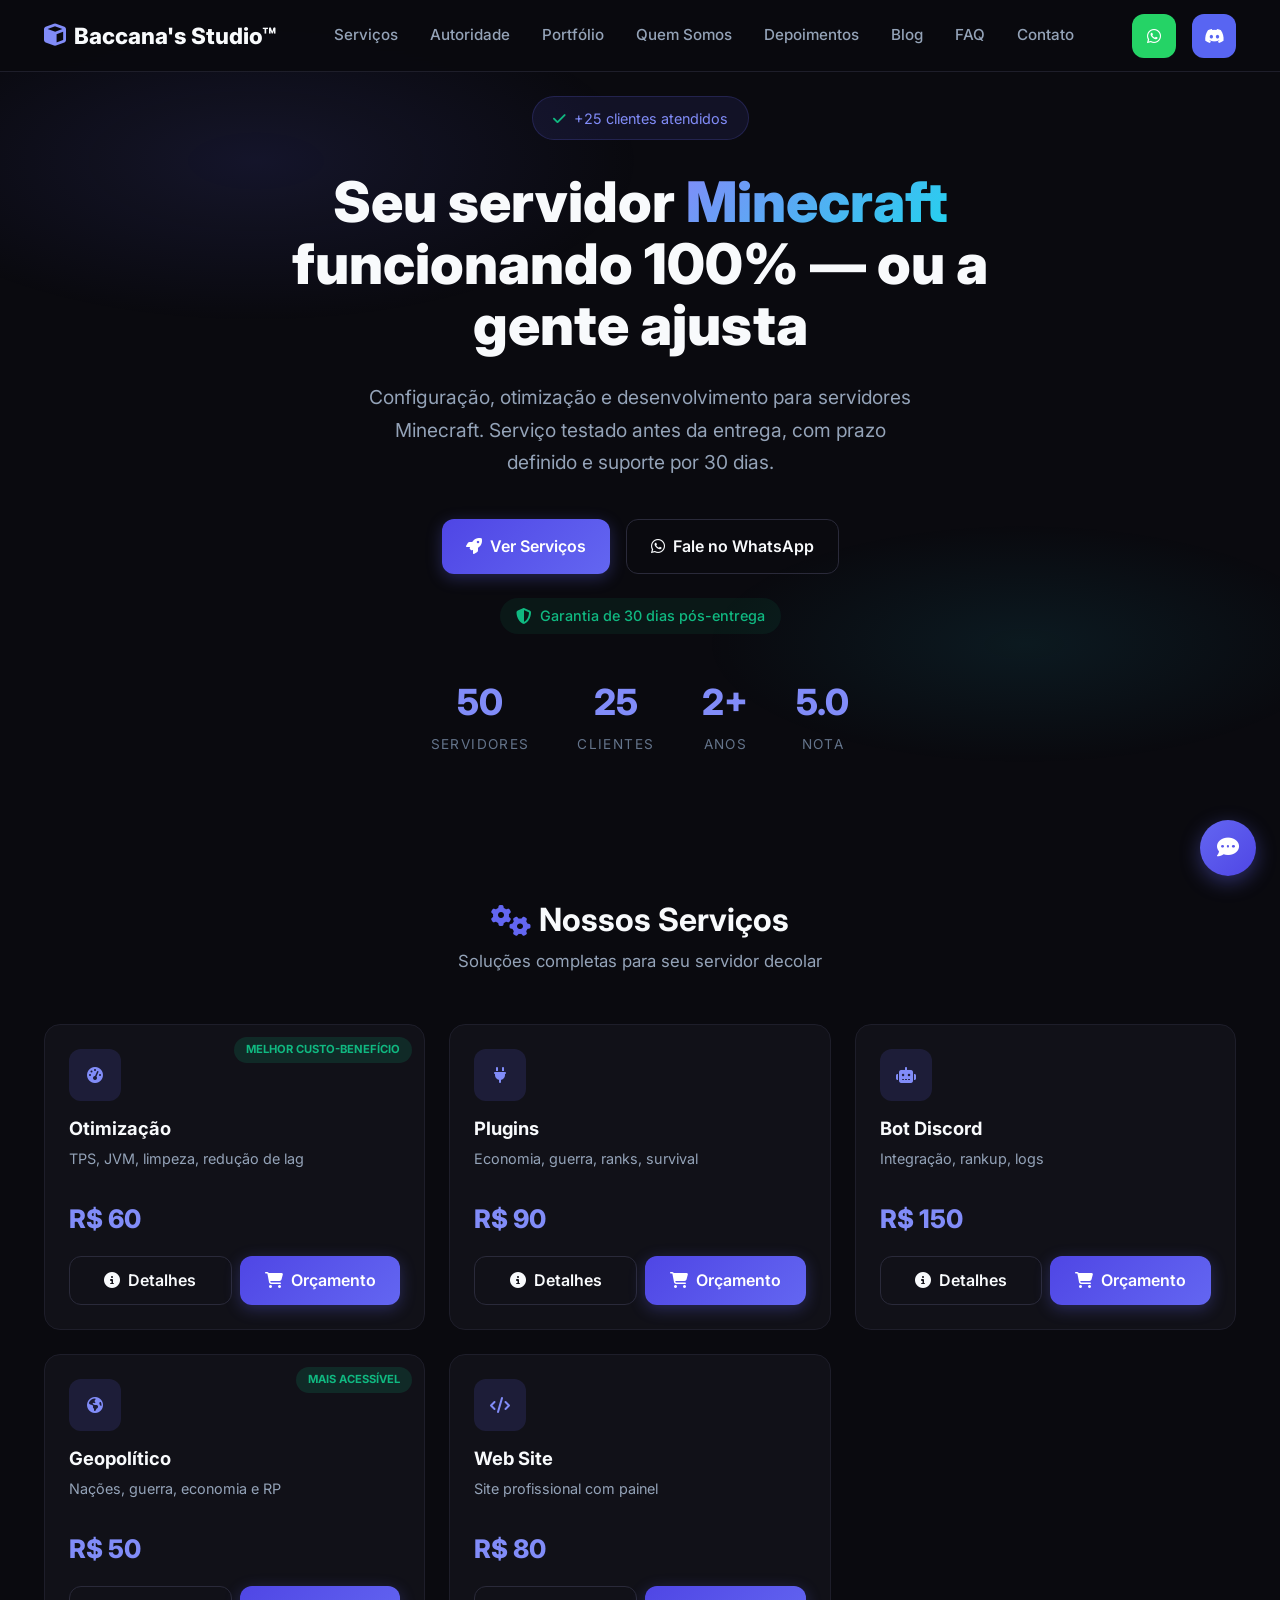
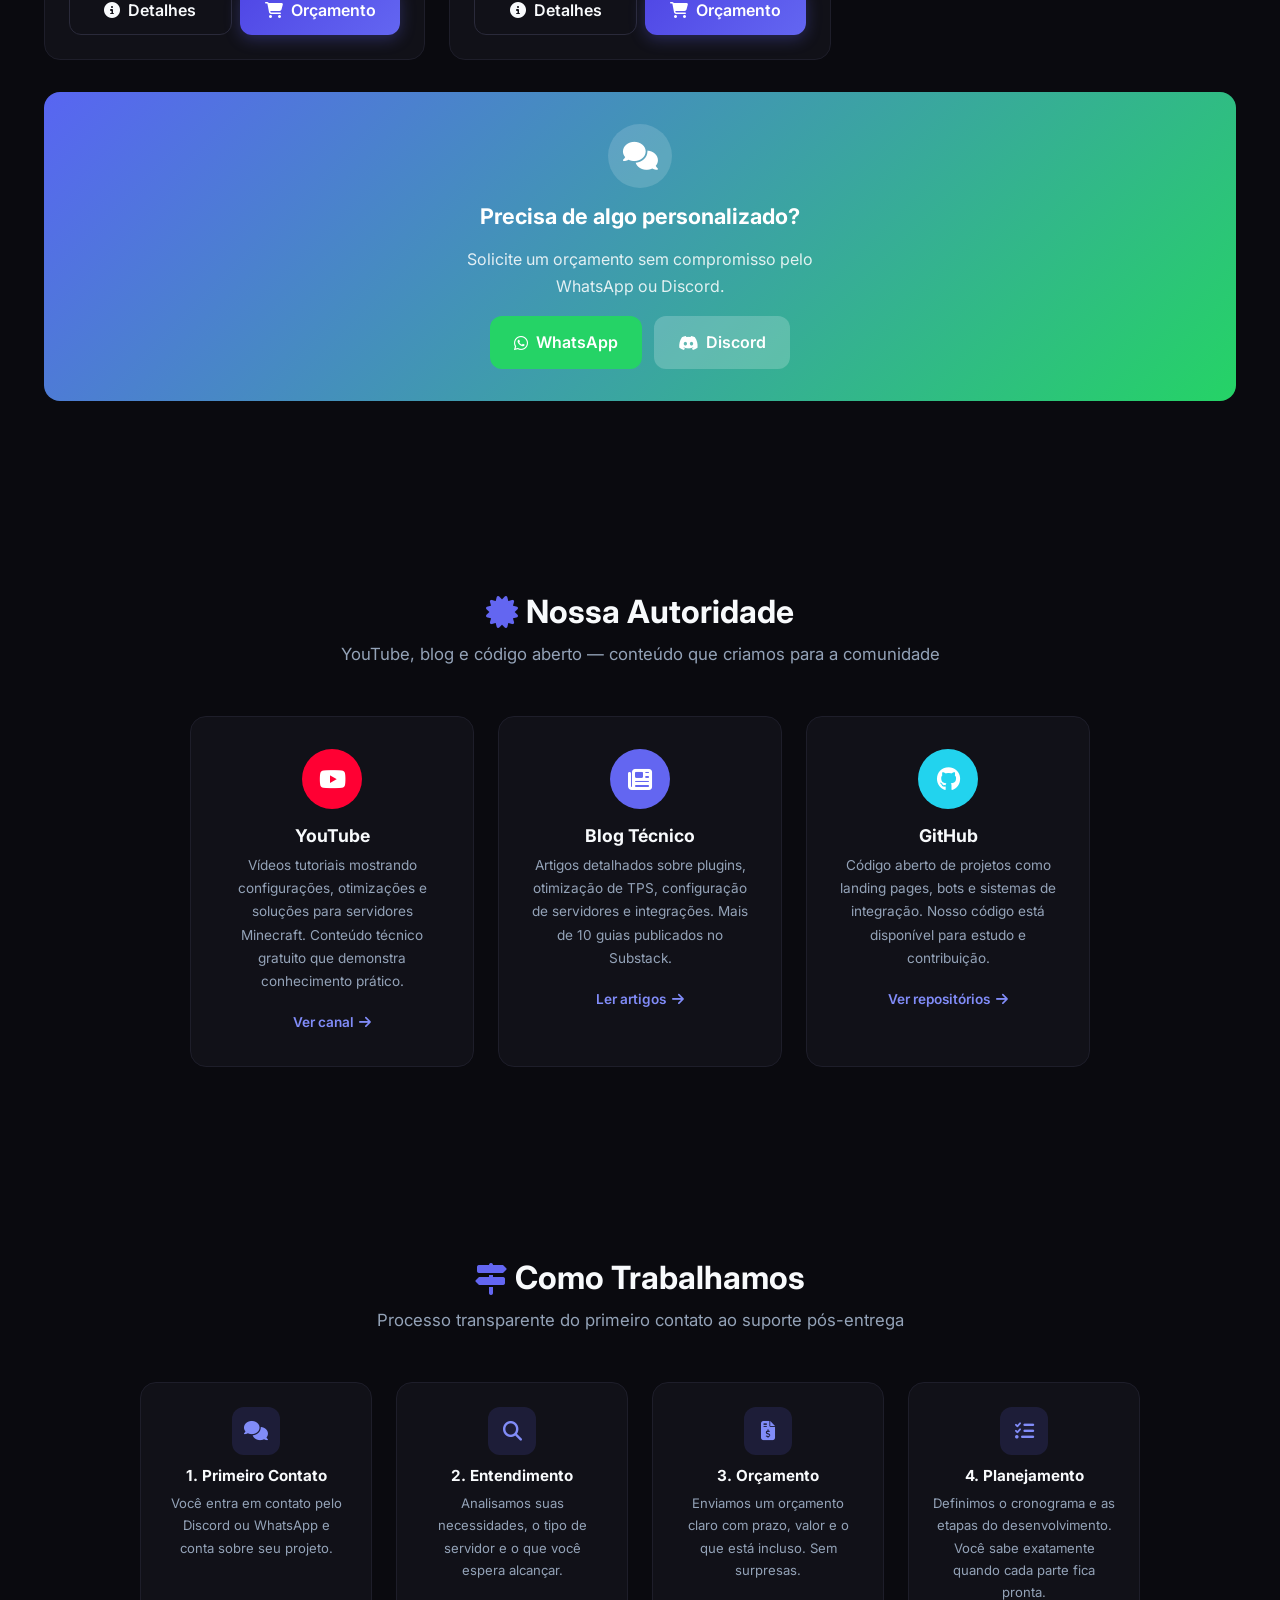
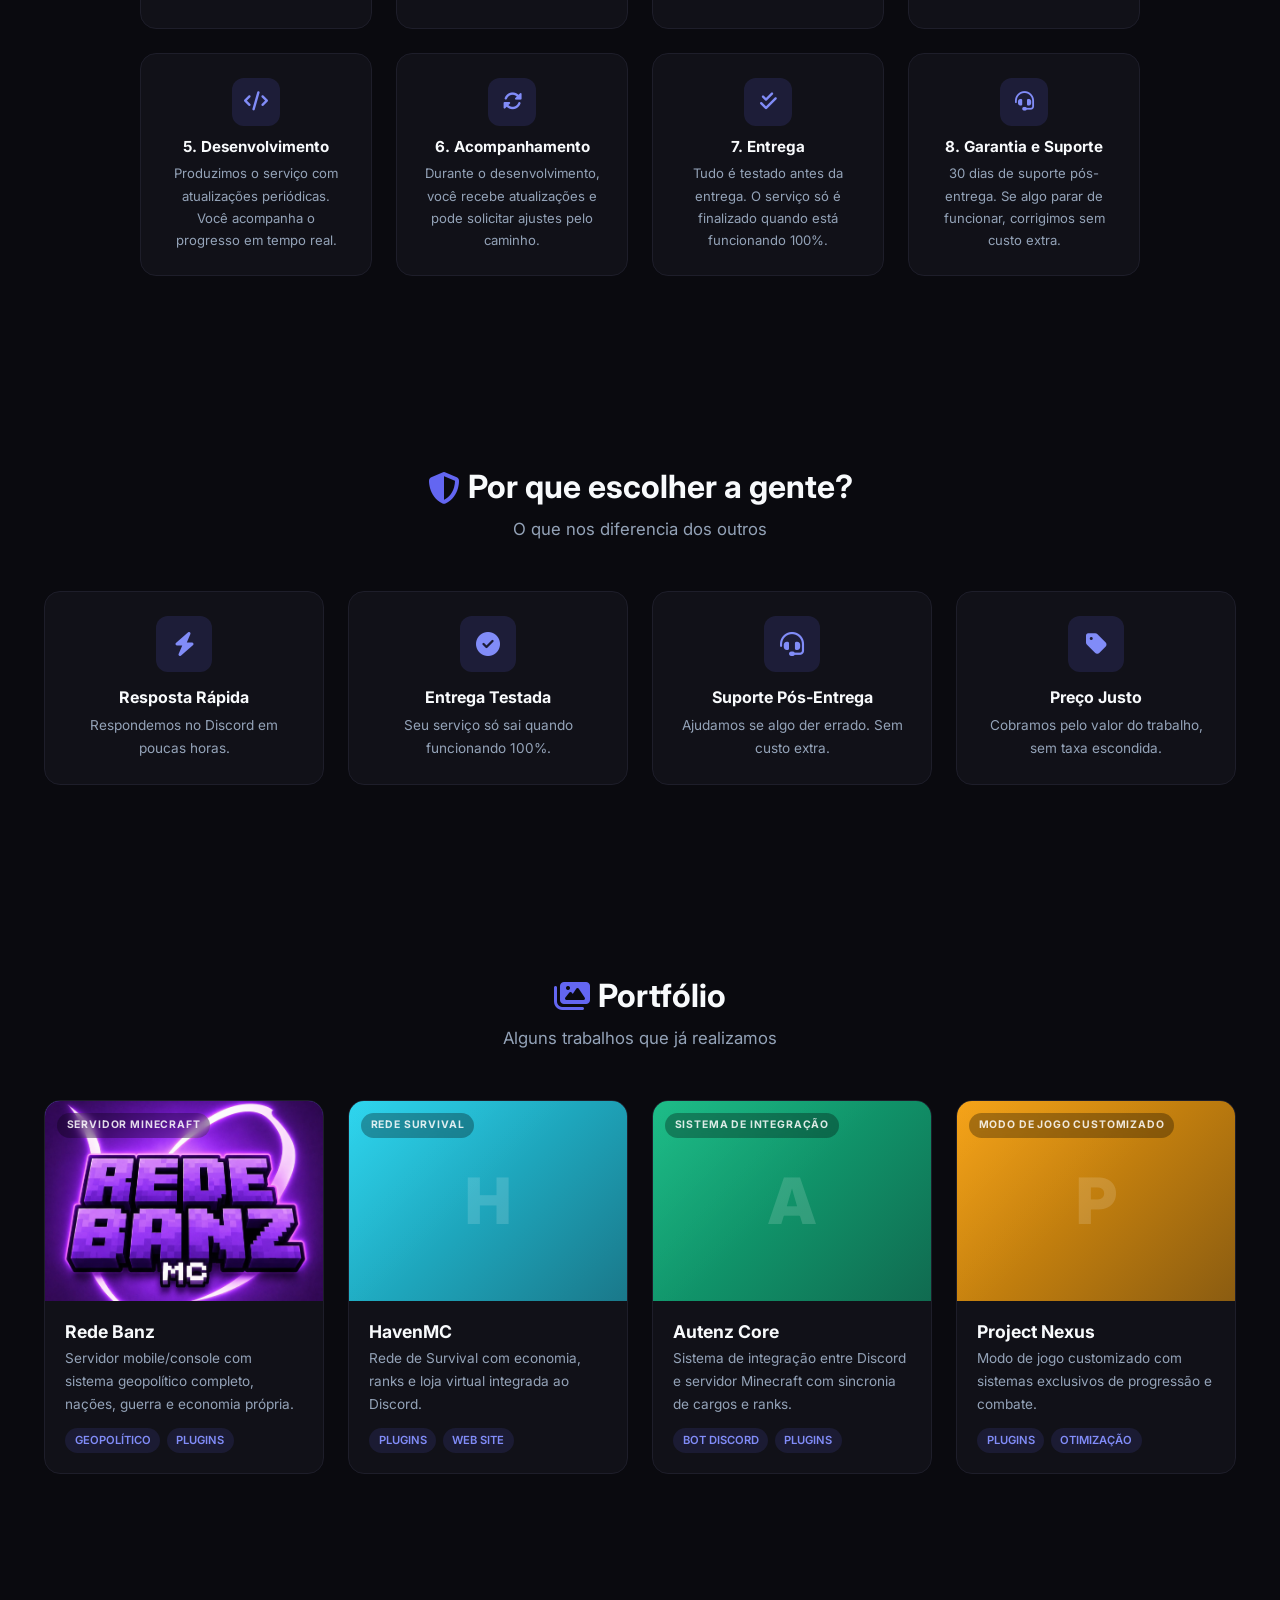
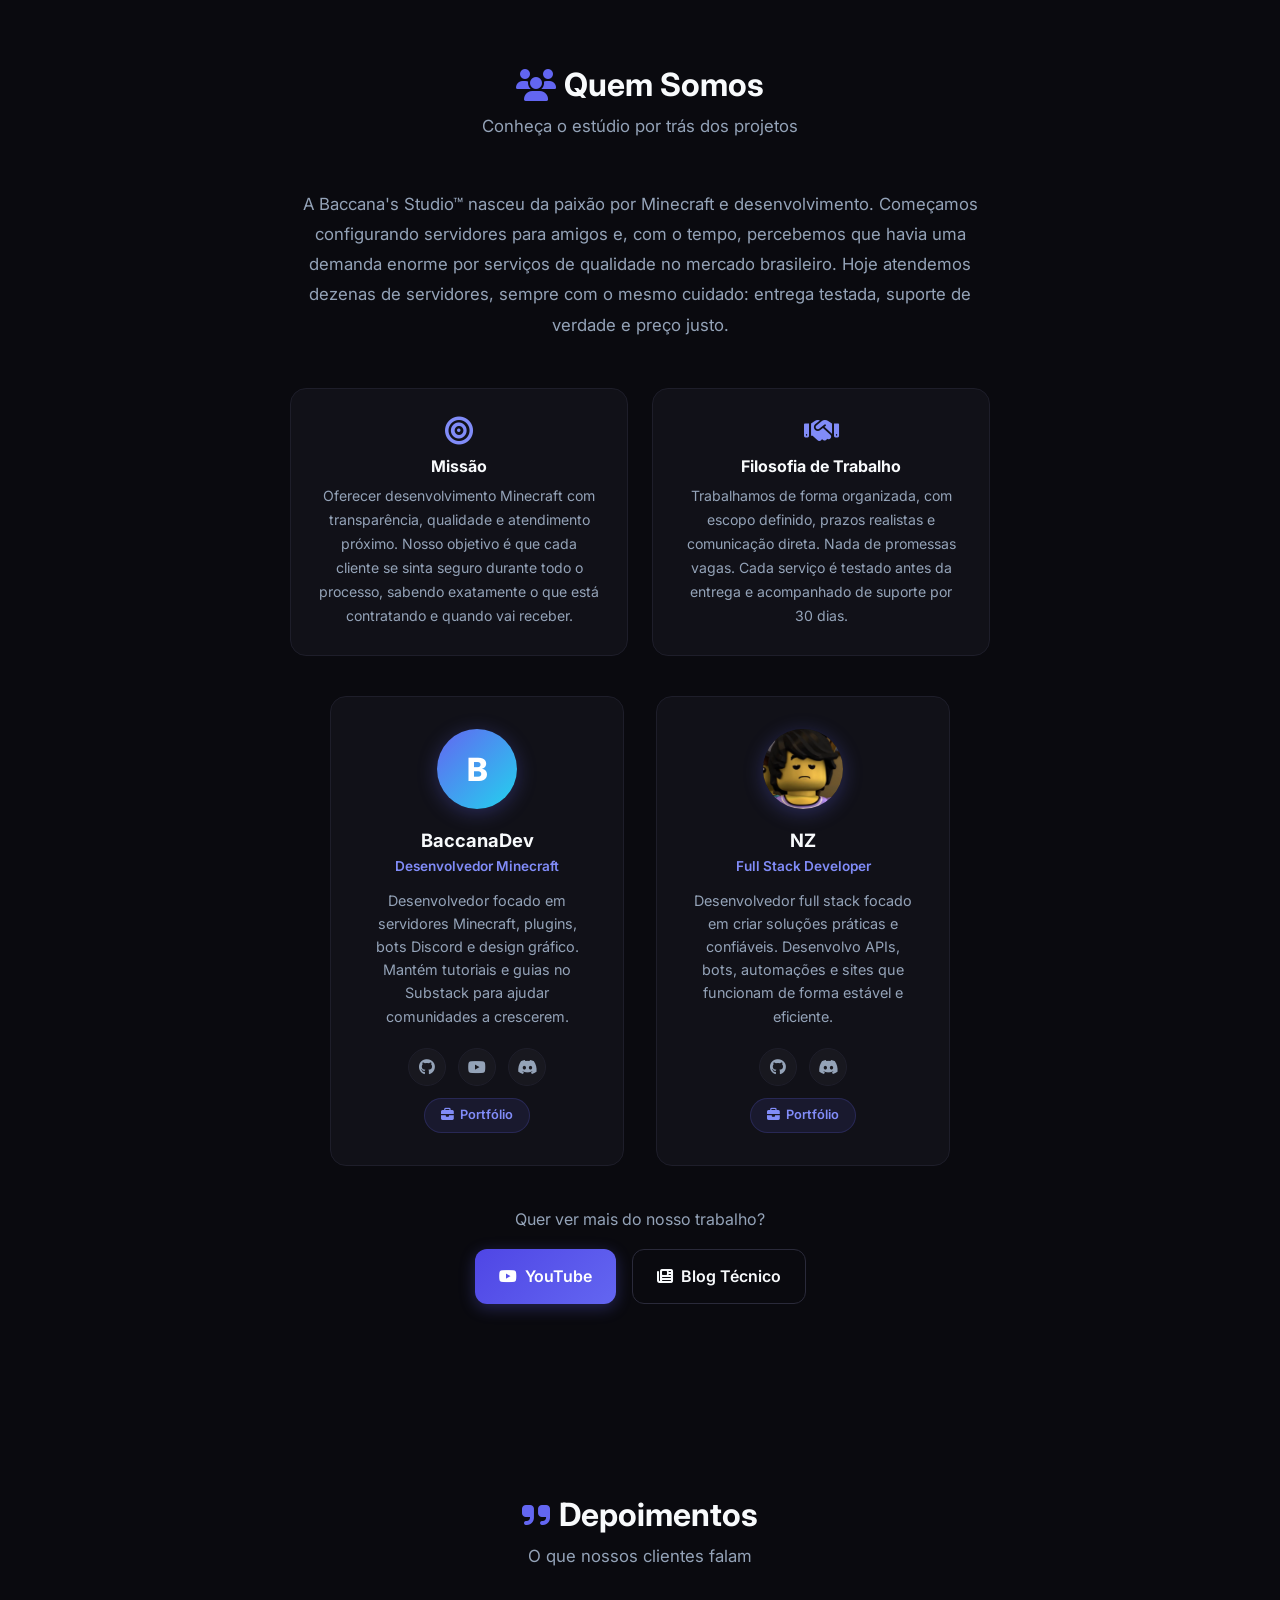
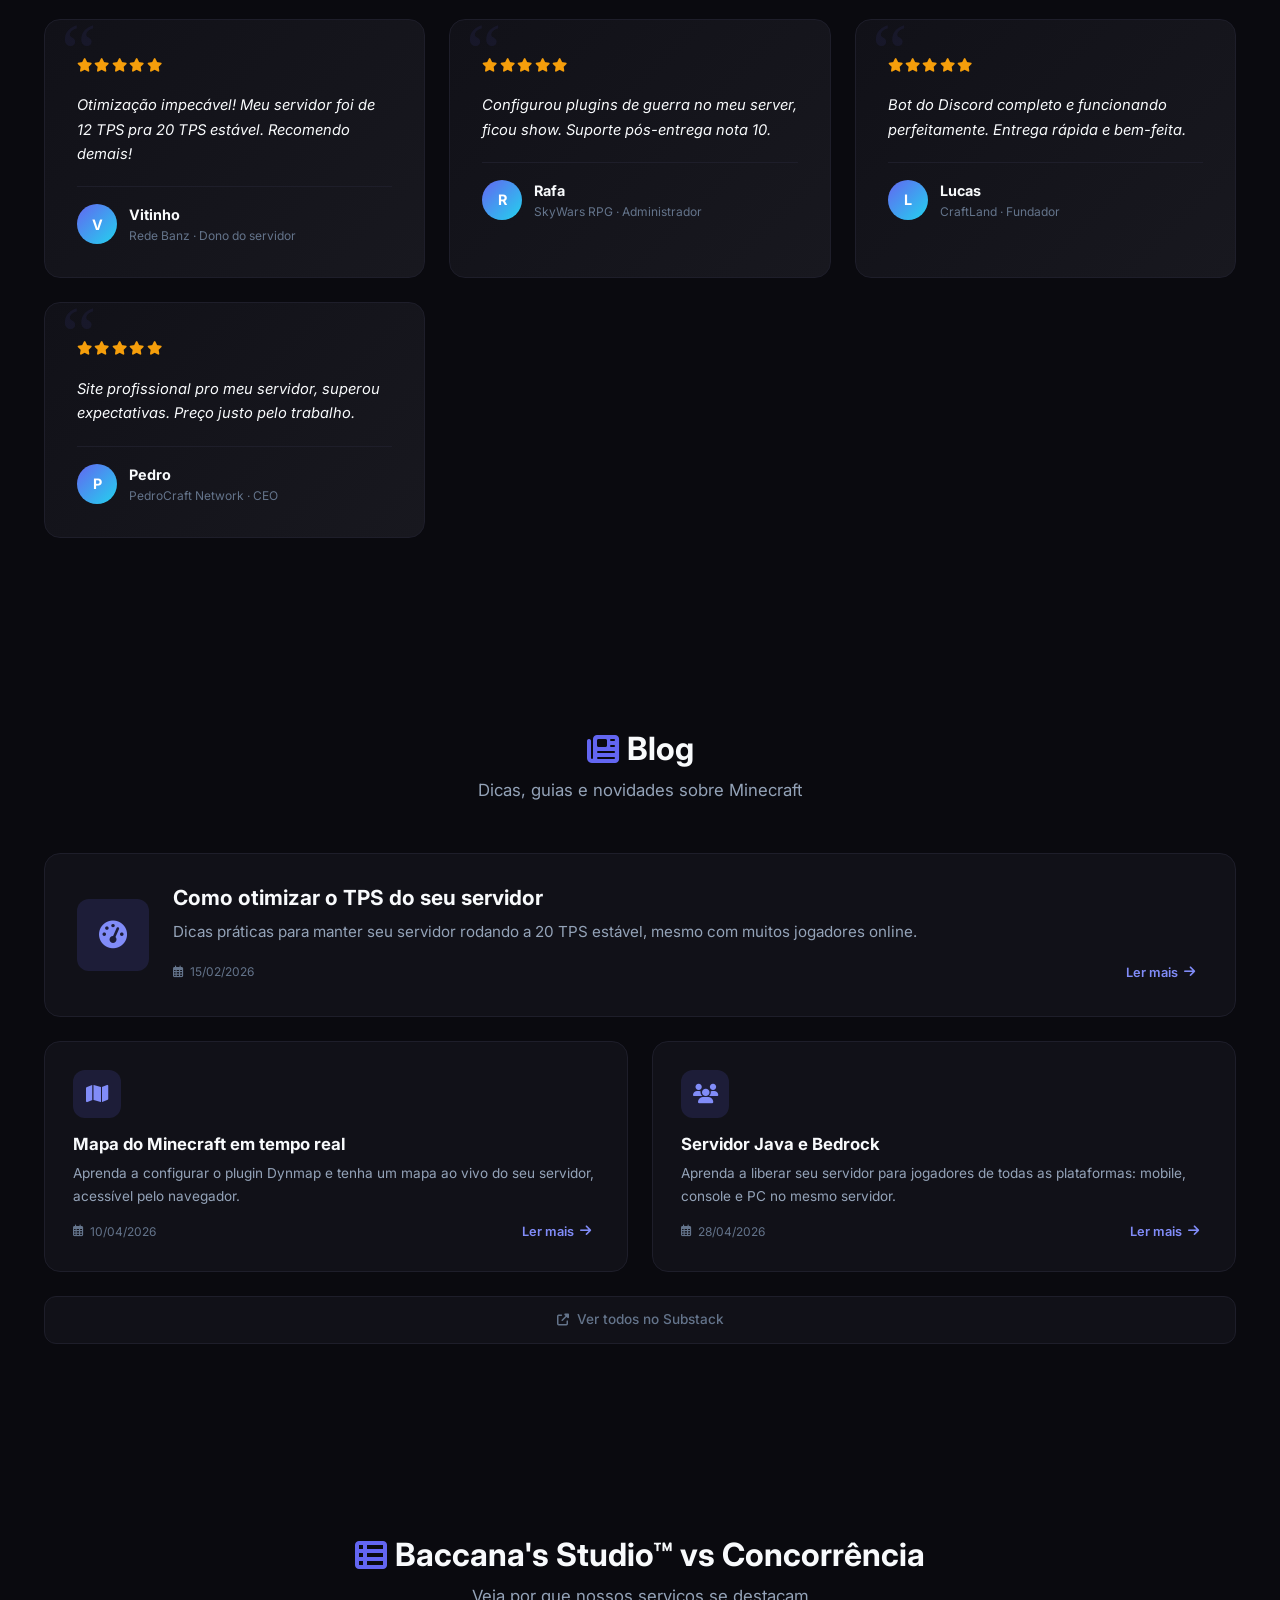
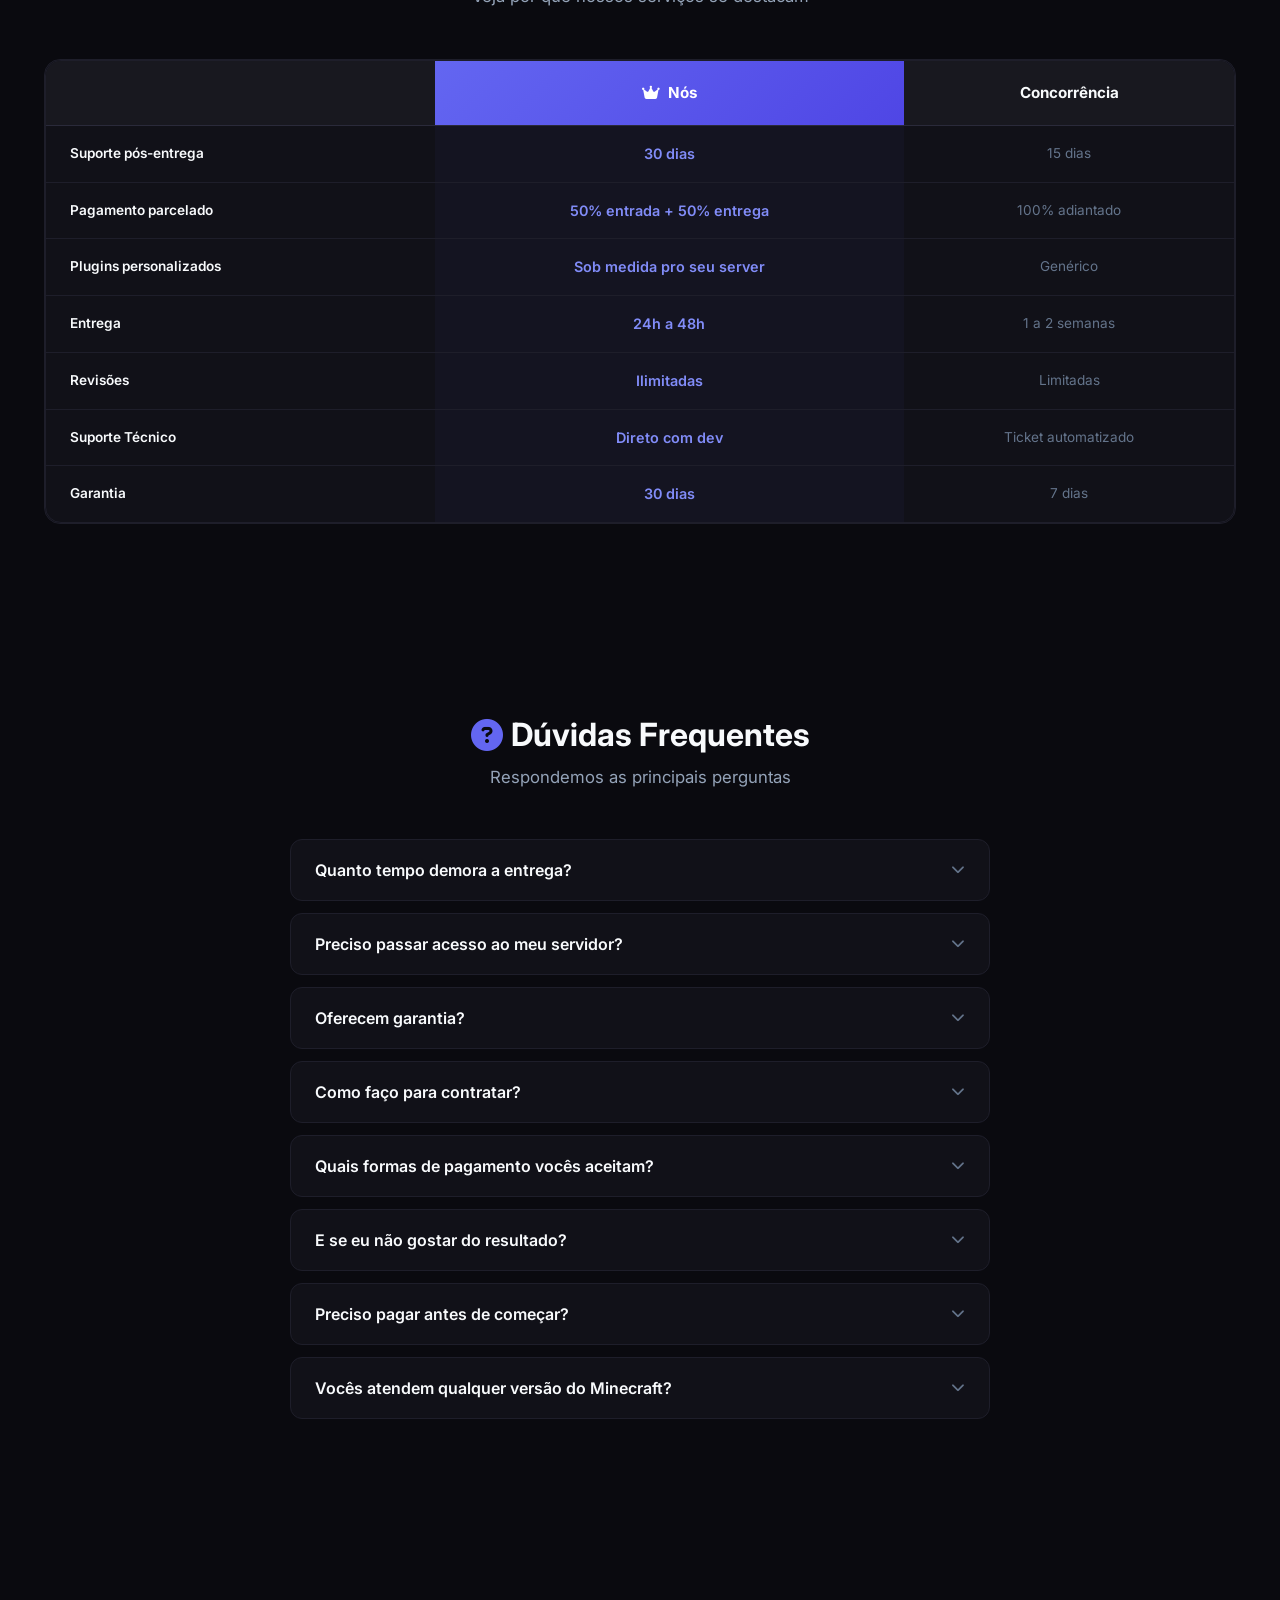
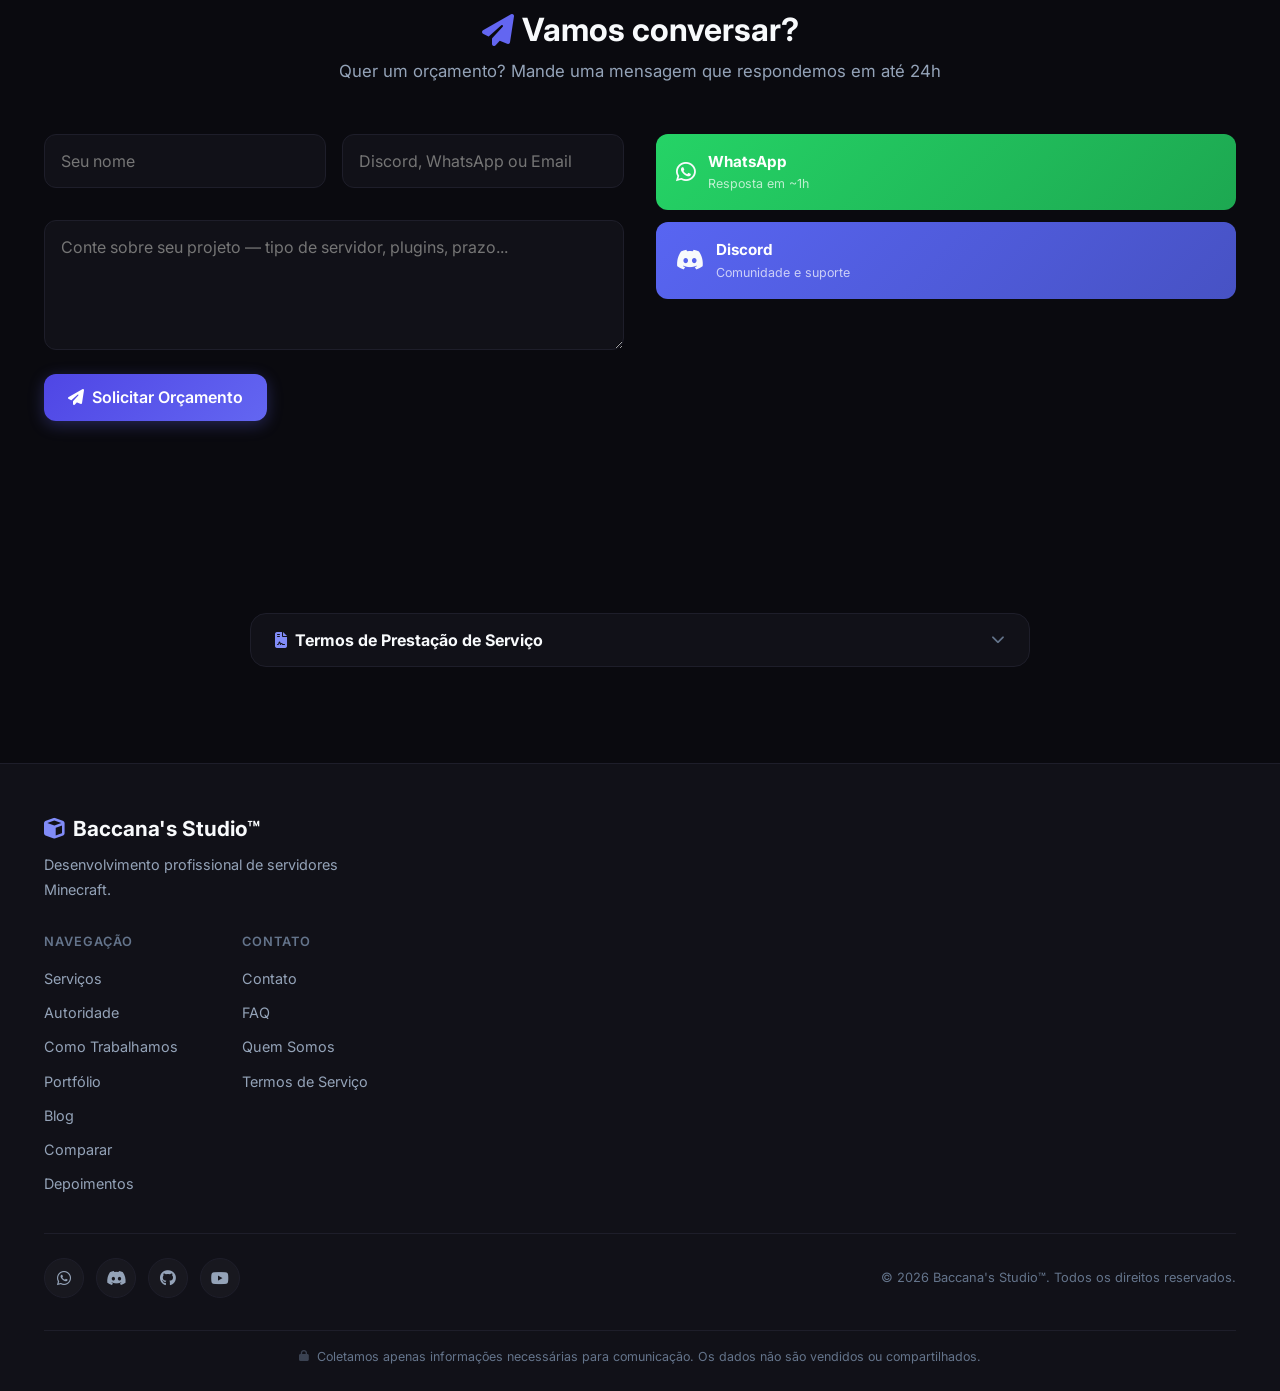
==== commit 4da0db47: "chore: remove webhook client-side, add api proxy, security headers" ====
--- a/index.html
+++ b/index.html
@@ -11,12 +11,12 @@
   <meta property="og:title" content="Baccana's Studio&trade; — Desenvolvimento Minecraft">
   <meta property="og:description" content="Serviços profissionais de configuração, otimização e desenvolvimento para seu servidor Minecraft.">
   <meta property="og:type" content="website">
-  <meta property="og:url" content="https://baccanas.studio">
-  <meta property="og:image" content="https://baccanas.studio/assets/og-image.png">
+  <meta property="og:url" content="https://baccanas-hub.vercel.app">
+  <meta property="og:image" content="https://baccanas-hub.vercel.app/assets/og-image.png">
   <meta property="og:image:width" content="1200">
   <meta property="og:image:height" content="630">
 
-  <link rel="canonical" href="https://baccanas.studio">
+  <link rel="canonical" href="https://baccanas-hub.vercel.app">
 
   <link rel="icon" type="image/png" href="assets/favicon.png?v=2">
   <link rel="sitemap" type="application/xml" href="sitemap.xml">
